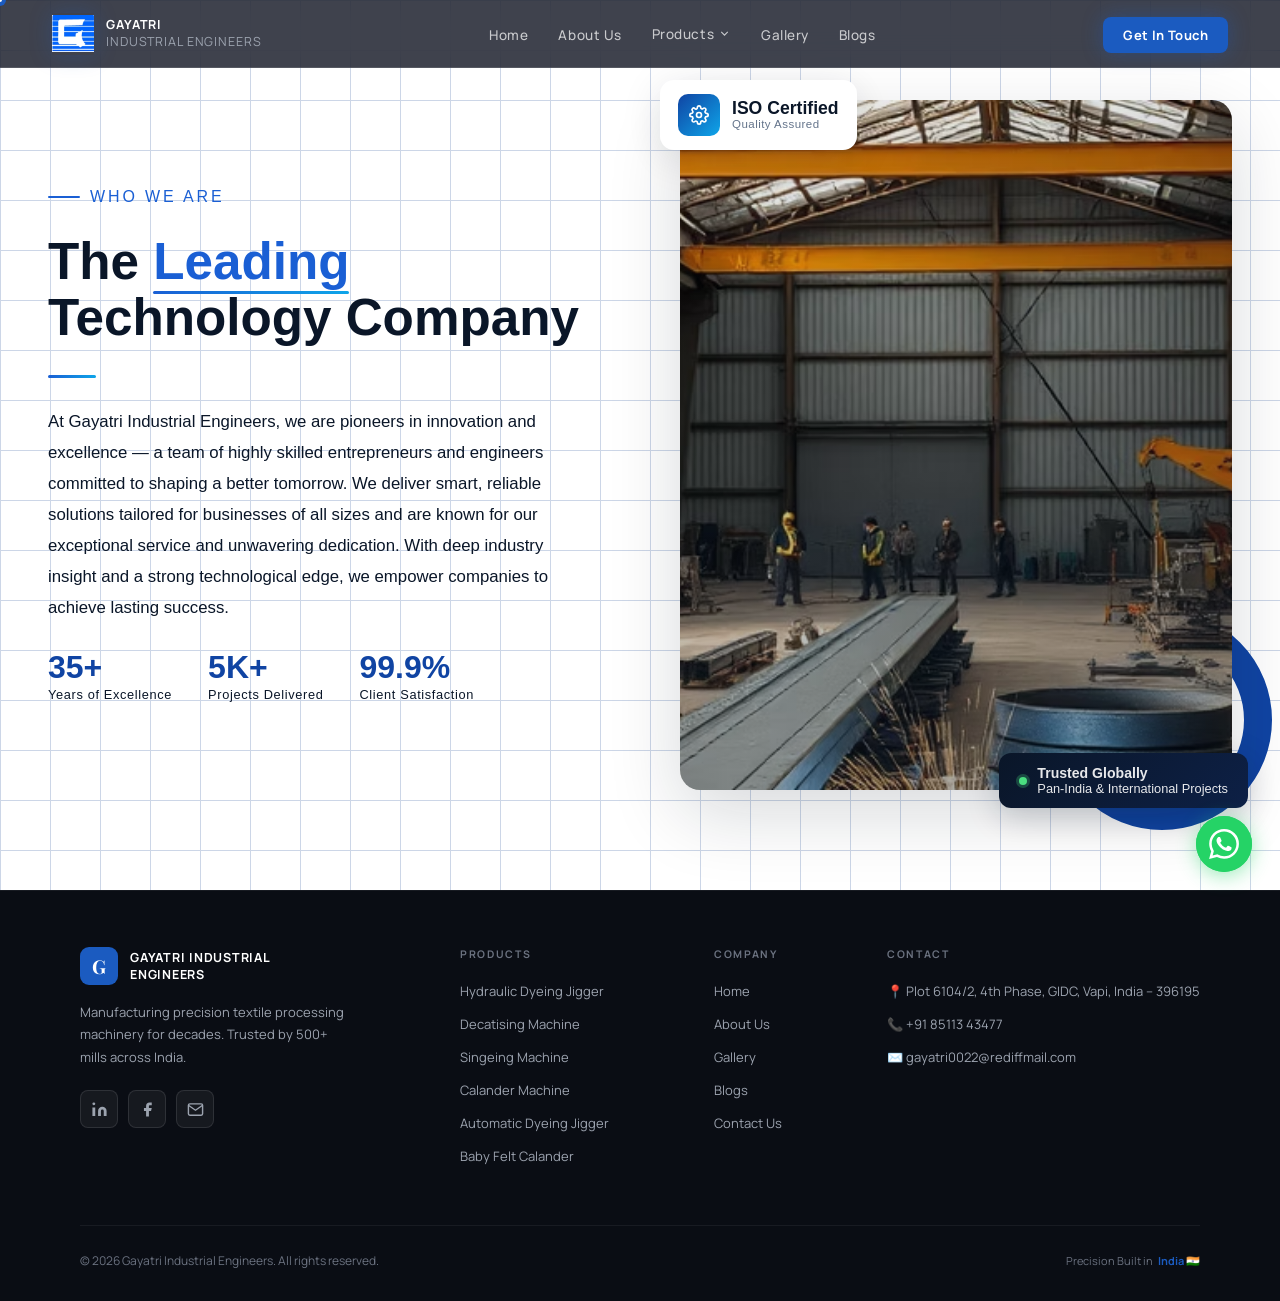
==== about.html @ 436ec92a "Update about.html" ====
<!DOCTYPE html>
<html lang="en">
<head>
  <meta charset="UTF-8" />
  <meta name="viewport" content="width=device-width, initial-scale=1.0" />
  <title>Gayatri Industrial Engineers</title>
  <link rel="preconnect" href="https://fonts.googleapis.com" />
  <link rel="preconnect" href="https://fonts.gstatic.com" crossorigin />
  <link href="https://fonts.googleapis.com/css2?family=Playfair+Display:wght@400;600;700;900&family=Manrope:wght@300;400;500;600;700;800&display=swap" rel="stylesheet" />
  <link rel="stylesheet" href="style.css">

  <style>
    *, *::before, *::after { box-sizing: border-box; margin: 0; padding: 0; }

    :root {
      --blue-900: #0a1628;
      --blue-800: #0d2046;
      --blue-600: #1044a3;
      --blue-500: #1a5fd4;
      --blue-400: #3b82f6;
      --blue-200: #6f8dbc;
      --blue-100: #dbeafe;
      --blue-50:  #eff6ff;
      --white:    #ffffff;
      --gray-50:  #f8fafc;
      --gray-200: #e2e8f0;
      --gray-500: #64748b;
      --accent:   #0ea5e9;
    }

    /* ── SECTION SHELL ─────────────────────────────────────── */
    .about-section {
      font-family: 'DM Sans', sans-serif;
      background: var(--white);
      overflow: hidden;
      position: relative;
    }

    /* faint blue grid backdrop */
    .about-section::before {
      content: '';
      position: absolute;
      inset: 0;
      background-image:
        linear-gradient(var(--blue-200) 1px, transparent 1px),
        linear-gradient(90deg, var(--blue-200) 1px, transparent 1px);
      background-size: 50px 50px;
      opacity: 0.35;
      pointer-events: none;
    }

    /* ── INNER WRAPPER ─────────────────────────────────────── */
    .about-inner {
      position: relative;
      z-index: 1;
      max-width: 1280px;
      margin: 0 auto;
      padding: 100px 48px;
      display: grid;
      grid-template-columns: 1fr 1fr;
      gap: 80px;
      align-items: center;
    }

    /* ── LEFT: TEXT COLUMN ─────────────────────────────────── */
    .about-text {
      display: flex;
      flex-direction: column;
      gap: 28px;
    }

    .about-eyebrow {
      display: inline-flex;
      align-items: center;
      gap: 10px;
      font-family: 'DM Sans', sans-serif;
      font-size: 1rem;
      font-weight: 500;
      letter-spacing: 0.18em;
      text-transform: uppercase;
      color: var(--blue-500);
      animation: fadeSlideUp 0.7s ease both;
    }
    .about-eyebrow::before {
      content: '';
      display: block;
      width: 32px;
      height: 2px;
      background: var(--blue-500);
      border-radius: 2px;
    }

    .about-headline {
      font-family: 'Syne', sans-serif;
      font-size: clamp(2rem, 4vw, 3.4rem);
      font-weight: 800;
      line-height: 1.1;
      color: var(--blue-900);
      animation: fadeSlideUp 0.7s 0.1s ease both;
    }
    .about-headline em {
      font-style: normal;
      color: var(--blue-500);
      position: relative;
    }
    .about-headline em::after {
      content: '';
      position: absolute;
      left: 0; bottom: -4px;
      width: 100%; height: 3px;
      background: linear-gradient(90deg, var(--blue-500), var(--accent));
      border-radius: 2px;
    }

    .about-divider {
      width: 48px;
      height: 3px;
      background: linear-gradient(90deg, var(--blue-500), var(--accent));
      border-radius: 2px;
      animation: fadeSlideUp 0.7s 0.2s ease both;
    }

    .about-body {
      font-size: 1.05rem;
      line-height: 1.85;
      color: var(--blue-900);
      max-width: 520px;
      animation: fadeSlideUp 0.7s 0.3s ease both;
    }

    /* stats row */
    .about-stats {
      display: flex;
      gap: 36px;
      flex-wrap: wrap;
      animation: fadeSlideUp 0.7s 0.4s ease both;
    }
    .stat {
      display: flex;
      flex-direction: column;
      gap: 4px;
    }
    .stat-value {
      font-family: 'Syne', sans-serif;
      font-size: 2rem;
      font-weight: 800;
      color: var(--blue-600);
      line-height: 1;
    }
    .stat-label {
      font-size: 0.8rem;
      font-weight: 400;
      color: var(--blue-900);
      letter-spacing: 0.05em;
    }

    /* CTA */
    .about-cta {
      display: flex;
      gap: 16px;
      flex-wrap: wrap;
      animation: fadeSlideUp 0.7s 0.5s ease both;
    }
    .btn-primary {
      display: inline-flex;
      align-items: center;
      gap: 10px;
      padding: 14px 28px;
      background: linear-gradient(135deg, var(--blue-600), var(--blue-500));
      color: var(--white);
      font-family: 'DM Sans', sans-serif;
      font-size: 0.92rem;
      font-weight: 500;
      border-radius: 8px;
      text-decoration: none;
      border: none;
      cursor: pointer;
      box-shadow: 0 8px 28px rgba(16,68,163,0.28);
      transition: transform 0.2s, box-shadow 0.2s;
    }
    .btn-primary:hover {
      transform: translateY(-2px);
      box-shadow: 0 12px 36px rgba(16,68,163,0.38);
    }
    .btn-primary svg { flex-shrink: 0; }

    .btn-ghost {
      display: inline-flex;
      align-items: center;
      gap: 8px;
      padding: 14px 24px;
      background: transparent;
      color: var(--blue-600);
      font-family: 'DM Sans', sans-serif;
      font-size: 0.92rem;
      font-weight: 500;
      border: 1.5px solid #bfdbfe;
      border-radius: 8px;
      text-decoration: none;
      cursor: pointer;
      transition: border-color 0.2s, background 0.2s;
    }
    .btn-ghost:hover {
      border-color: var(--blue-500);
      background: var(--blue-50);
    }

    /* ── RIGHT: IMAGE COLUMN ───────────────────────────────── */
    .about-visual {
      position: relative;
      animation: fadeSlideRight 0.8s 0.2s ease both;
    }

    /* floating card badge */
    .visual-badge {
      position: absolute;
      top: -20px;
      left: -20px;
      z-index: 3;
      background: var(--white);
      border-radius: 14px;
      padding: 14px 18px;
      box-shadow: 0 8px 40px rgba(10,22,40,0.12);
      display: flex;
      align-items: center;
      gap: 12px;
    }
    .badge-icon {
      width: 42px; height: 42px;
      background: linear-gradient(135deg, var(--blue-600), var(--accent));
      border-radius: 10px;
      display: flex; align-items: center; justify-content: center;
      color: white;
    }
    .badge-text { display: flex; flex-direction: column; }
    .badge-value {
      font-family: 'Syne', sans-serif;
      font-size: 1.1rem;
      font-weight: 800;
      color: var(--blue-900);
      line-height: 1;
    }
    .badge-label {
      font-size: 0.72rem;
      color: var(--gray-500);
      letter-spacing: 0.04em;
    }

    /* bottom trust chip */
    .visual-trust {
      position: absolute;
      bottom: -18px;
      right: -16px;
      z-index: 3;
      background: linear-gradient(135deg, var(--blue-900), var(--blue-800));
      color: var(--white);
      border-radius: 12px;
      padding: 12px 20px;
      display: flex;
      align-items: center;
      gap: 10px;
      box-shadow: 0 8px 32px rgba(10,22,40,0.22);
      font-family: 'DM Sans', sans-serif;
    }
    .trust-dot {
      width: 8px; height: 8px;
      border-radius: 50%;
      background: #4ade80;
      flex-shrink: 0;
      box-shadow: 0 0 0 3px rgba(74,222,128,0.25);
    }
    .trust-text { font-size: 0.8rem; font-weight: 400; opacity: 0.9; }
    .trust-text strong { font-weight: 600; display: block; font-size: 0.88rem; opacity: 1; }

    /* main image */
    .about-img-wrap {
      position: relative;
      border-radius: 20px;
      overflow: hidden;
      box-shadow: 0 24px 72px rgba(10,22,40,0.16);
      aspect-ratio: 4/5;
      z-index: 2;
    }
    .about-img-wrap::after {
      content: '';
      position: absolute;
      inset: 0;
      background: linear-gradient(
        160deg,
        rgba(10,22,40,0.06) 0%,
        rgba(10,22,40,0.38) 100%
      );
    }
    .about-img-wrap img {
      width: 100%; height: 100%;
      object-fit: cover;
      display: block;
      transition: transform 0.7s ease;
    }
    .about-img-wrap:hover img { transform: scale(1.04); }

    /* decorative ring behind image */
    .visual-ring {
      position: absolute;
      bottom: -40px;
      right: -40px;
      width: 220px; height: 220px;
      border-radius: 50%;
      border: 28px solid var(--blue-600);
      z-index: 1;
    }

    /* ── BOTTOM LOGO BAR ───────────────────────────────────── */
    .about-partners {
      position: relative;
      z-index: 1;
      border-top: 1px solid var(--gray-200);
      padding: 36px 48px;
      max-width: 1280px;
      margin: 0 auto;
      display: flex;
      align-items: center;
      gap: 40px;
      flex-wrap: wrap;
    }
    .partners-label {
      font-size: 0.75rem;
      font-weight: 500;
      letter-spacing: 0.12em;
      text-transform: uppercase;
      color: var(--gray-500);
      white-space: nowrap;
    }
    .partners-logos {
      display: flex;
      gap: 36px;
      align-items: center;
      flex-wrap: wrap;
    }
    .partner-chip {
      font-family: 'Syne', sans-serif;
      font-size: 0.88rem;
      font-weight: 700;
      color: var(--gray-500);
      opacity: 0.55;
      letter-spacing: 0.05em;
      text-transform: uppercase;
      transition: opacity 0.2s;
      cursor: default;
    }
    .partner-chip:hover { opacity: 0.9; }

    /* ── ANIMATIONS ────────────────────────────────────────── */
    @keyframes fadeSlideUp {
      from { opacity: 0; transform: translateY(24px); }
      to   { opacity: 1; transform: translateY(0);    }
    }
    @keyframes fadeSlideRight {
      from { opacity: 0; transform: translateX(32px); }
      to   { opacity: 1; transform: translateX(0);    }
    }

    /* ── RESPONSIVE ────────────────────────────────────────── */
    @media (max-width: 900px) {
      .about-inner {
        grid-template-columns: 1fr;
        gap: 48px;
        padding: 72px 32px 64px;
      }
      .about-visual { order: -1; max-width: 540px; margin: 0 auto; }
      .about-img-wrap { aspect-ratio: 16/9; }
      .visual-badge { top: -14px; left: 14px; }
      .visual-trust { bottom: -14px; right: 14px; }
      .visual-ring { display: none; }
      .about-partners { padding: 32px; }
    }

    @media (max-width: 500px) {
      .about-inner { padding: 56px 20px 48px; gap: 40px; }
      .about-stats { gap: 24px; }
      .about-cta { flex-direction: column; }
      .btn-primary, .btn-ghost { justify-content: center; }
      .about-partners { padding: 24px 20px; gap: 20px; }
    }
  </style>

</head>
<body>

  <!-- ─ Custom cursor ─ -->
  <div id="cursor"></div>
  <div id="cursor-dot"></div>

  <!-- ═══════════════════════════════════════
       SMART NAVBAR
  ═══════════════════════════════════════ -->
  <nav id="navbar" role="navigation" aria-label="Main navigation">

<div class="nav-logo">
    <div class="nav-logo-icon">
        <img src="Gayatri logo.png" alt="Gayatri Logo" class="logo-img">
    </div>
    <div class="nav-logo-text">
        Gayatri<br><span>Industrial Engineers</span>
    </div>
</div>
    <ul class="nav-links">
      <li><a href="index.html">Home</a></li>
      <li><a href="about.html">About Us</a></li>
      <li class="nav-dropdown">
        <a class="nav-dropdown-toggle" href="#products-strip" aria-haspopup="true">
          Products
          <svg viewBox="0 0 24 24" fill="none" stroke="currentColor" stroke-width="2">
            <polyline points="6 9 12 15 18 9"/>
          </svg>
        </a>
        <ul class="dropdown-menu" role="menu">
          <li><a href="#products-strip" role="menuitem">Decatising Machine</a></li>
          <li><a href="#products-strip" role="menuitem">Singeing Machine</a></li>
          <li><a href="#products-strip" role="menuitem">Automatic Dyeing Jigger</a></li>
          <li><a href="#products-strip" role="menuitem">Calander Machine</a></li>
          <li><a href="#products-strip" role="menuitem">Hydraulic Dyeing Jigger</a></li>
        </ul>
      </li>
      <li><a href="#clients">Gallery</a></li>
      <li><a href="#">Blogs</a></li>
    </ul>

    <div class="nav-cta-wrap">
      <a href="#footer" class="nav-cta">Get In Touch</a>
    </div>

    <button class="hamburger" id="hamburger" aria-label="Toggle menu" aria-expanded="false">
      <span></span><span></span><span></span>
    </button>
  </nav>

  <!-- Mobile menu -->
  <div class="mobile-menu" id="mobileMenu" role="navigation">
    <a href="index.html">Home</a>
    <a href="about.html">About Us</a>
    <a href="#products-strip">Products</a>
    <a href="#clients">Gallery</a>
    <a href="#">Blogs</a>
    <a href="#footer" class="mobile-cta">Get In Touch</a>
  </div>

  <!-- ═══════════════════════════════════════
       About section
  ═══════════════════════════════════════ -->
  

<!-- ══════════════════════════════════════════════════════════
     ABOUT US SECTION — Gayatri Industrial Engineers
══════════════════════════════════════════════════════════════ -->
<section class="about-section" aria-label="About Us">

  <div class="about-inner">

    <!-- LEFT: TEXT -->
    <div class="about-text">

      <span class="about-eyebrow">Who We Are</span>

      <h2 class="about-headline">
        The <em>Leading</em><br>Technology Company
      </h2>

      <div class="about-divider"></div>

      <p class="about-body">
        At Gayatri Industrial Engineers, we are pioneers in innovation and excellence — a team of highly skilled entrepreneurs and engineers committed to shaping a better tomorrow. We deliver smart, reliable solutions tailored for businesses of all sizes and are known for our exceptional service and unwavering dedication. With deep industry insight and a strong technological edge, we empower companies to achieve lasting success.
      </p>

      <!-- Stats -->
      <div class="about-stats">
        <div class="stat">
          <span class="stat-value">35+</span>
          <span class="stat-label">Years of Excellence</span>
        </div>
        <div class="stat">
          <span class="stat-value">5K+</span>
          <span class="stat-label">Projects Delivered</span>
        </div>
        <div class="stat">
          <span class="stat-value">99.9%</span>
          <span class="stat-label">Client Satisfaction</span>
        </div>
      </div>

      <!-- CTA Buttons -->
      <!-- <div class="about-cta">
        <a href="#contact" class="btn-primary">
          <svg width="17" height="17" viewBox="0 0 24 24" fill="none" stroke="currentColor" stroke-width="2" stroke-linecap="round" stroke-linejoin="round">
            <rect x="3" y="4" width="18" height="18" rx="2"/><line x1="16" y1="2" x2="16" y2="6"/><line x1="8" y1="2" x2="8" y2="6"/><line x1="3" y1="10" x2="21" y2="10"/>
          </svg>
          Schedule a Meeting
        </a>
        <a href="#sales" class="btn-ghost">
          Contact Sales
          <svg width="15" height="15" viewBox="0 0 24 24" fill="none" stroke="currentColor" stroke-width="2" stroke-linecap="round" stroke-linejoin="round">
            <line x1="5" y1="12" x2="19" y2="12"/><polyline points="12 5 19 12 12 19"/>
          </svg>
        </a>
      </div> -->

    </div><!-- /about-text -->

    <!-- RIGHT: VISUAL -->
    <div class="about-visual">

      <!-- Floating badge: top-left -->
      <div class="visual-badge">
        <div class="badge-icon">
          <svg width="20" height="20" viewBox="0 0 24 24" fill="none" stroke="white" stroke-width="2" stroke-linecap="round" stroke-linejoin="round">
            <circle cx="12" cy="12" r="3"/><path d="M19.4 15a1.65 1.65 0 0 0 .33 1.82l.06.06a2 2 0 1 1-2.83 2.83l-.06-.06a1.65 1.65 0 0 0-1.82-.33 1.65 1.65 0 0 0-1 1.51V21a2 2 0 1 1-4 0v-.09A1.65 1.65 0 0 0 9 19.4a1.65 1.65 0 0 0-1.82.33l-.06.06a2 2 0 1 1-2.83-2.83l.06-.06A1.65 1.65 0 0 0 4.68 15a1.65 1.65 0 0 0-1.51-1H3a2 2 0 1 1 0-4h.09A1.65 1.65 0 0 0 4.6 9a1.65 1.65 0 0 0-.33-1.82l-.06-.06a2 2 0 1 1 2.83-2.83l.06.06A1.65 1.65 0 0 0 9 4.68a1.65 1.65 0 0 0 1-1.51V3a2 2 0 1 1 4 0v.09a1.65 1.65 0 0 0 1 1.51 1.65 1.65 0 0 0 1.82-.33l.06-.06a2 2 0 1 1 2.83 2.83l-.06.06A1.65 1.65 0 0 0 19.4 9a1.65 1.65 0 0 0 1.51 1H21a2 2 0 1 1 0 4h-.09a1.65 1.65 0 0 0-1.51 1z"/>
          </svg>
        </div>
        <div class="badge-text">
          <span class="badge-value">ISO Certified</span>
          <span class="badge-label">Quality Assured</span>
        </div>
      </div>

      <!-- Main image -->
      <div class="about-img-wrap">
        <img
          src="about us img.avif"
          alt="Engineers working with advanced technology"
          loading="lazy"
        />
      </div>

      <!-- Decorative ring -->
      <div class="visual-ring"></div>

      <!-- Trust chip: bottom-right -->
      <div class="visual-trust">
        <span class="trust-dot"></span>
        <span class="trust-text">
          <strong>Trusted Globally</strong>
          Pan-India &amp; International Projects
        </span>
      </div>

    </div><!-- /about-visual -->

  </div><!-- /about-inner -->

  <!-- Partner / client strip -->
  

</section>
<!-- ══════════════════════════════════════════════════════════ -->



  <!-- ═══════════════════════════════════════
       FOOTER
  ═══════════════════════════════════════ -->
  <footer id="footer">
    <div class="footer-top">
      <div class="footer-brand">
        <div class="footer-logo">
          <div class="footer-logo-icon">G</div>
          <div class="footer-logo-text">Gayatri Industrial<br>Engineers</div>
        </div>
        <p>Manufacturing precision textile processing machinery for decades. Trusted by 500+ mills across India.</p>
        <div class="footer-social">
          <a href="#" class="social-btn" title="LinkedIn" aria-label="LinkedIn">
            <svg width="17" height="17" viewBox="0 0 24 24" fill="currentColor"><path d="M16 8a6 6 0 016 6v7h-4v-7a2 2 0 00-2-2 2 2 0 00-2 2v7h-4v-7a6 6 0 016-6zM2 9h4v12H2z"/><circle cx="4" cy="4" r="2"/></svg>
          </a>
          <a href="#" class="social-btn" title="Facebook" aria-label="Facebook">
            <svg width="17" height="17" viewBox="0 0 24 24" fill="currentColor"><path d="M18 2h-3a5 5 0 00-5 5v3H7v4h3v8h4v-8h3l1-4h-4V7a1 1 0 011-1h3z"/></svg>
          </a>
          <a href="mailto:info@gayatriengineers.com" class="social-btn" title="Email" aria-label="Email">
            <svg width="17" height="17" viewBox="0 0 24 24" fill="none" stroke="currentColor" stroke-width="2"><path d="M4 4h16c1.1 0 2 .9 2 2v12c0 1.1-.9 2-2 2H4c-1.1 0-2-.9-2-2V6c0-1.1.9-2 2-2z"/><polyline points="22,6 12,13 2,6"/></svg>
          </a>
        </div>
      </div>
      <div class="footer-links-col">
        <h4>Products</h4>
        <ul>
          <li><a href="#products-strip">Hydraulic Dyeing Jigger</a></li>
          <li><a href="#products-strip">Decatising Machine</a></li>
          <li><a href="#products-strip">Singeing Machine</a></li>
          <li><a href="#products-strip">Calander Machine</a></li>
          <li><a href="#products-strip">Automatic Dyeing Jigger</a></li>
          <li><a href="#products-strip">Baby Felt Calander</a></li>
        </ul>
      </div>
      <div class="footer-links-col">
        <h4>Company</h4>
        <ul>
          <li><a href="index.html">Home</a></li>
          <li><a href="about.html">About Us</a></li>
          <li><a href="#clients">Gallery</a></li>
          <li><a href="#">Blogs</a></li>
          <li><a href="#footer">Contact Us</a></li>
        </ul>
      </div>
      <div class="footer-links-col">
        <h4>Contact</h4>
        <ul>
          <li><a href="#">📍 Plot 6104/2, 4th Phase, GIDC, Vapi, India – 396195
</a></li>
          <li><a href="tel:+918511343477">📞 +91 85113 43477</a></li>
          <li><a href="mailto:info@gayatriengineers.com">✉️ gayatri0022@rediffmail.com</a></li>
        </ul>
      </div>
    </div>
    <div class="footer-bottom">
      <p>© 2026 Gayatri Industrial Engineers. All rights reserved.</p>
      <div class="footer-badge">Precision Built in <span>India&nbsp;🇮🇳</span></div>
    </div>
  </footer>

  <!-- ═══════════════════════════════════════
       WHATSAPP FLOATING BUTTON
  ═══════════════════════════════════════ -->
  <a href="https://wa.me/918511343477"
     id="whatsapp-btn"
     target="_blank" rel="noopener noreferrer"
     aria-label="Chat on WhatsApp">
    <!-- Official WhatsApp path -->
    <svg viewBox="0 0 24 24" xmlns="http://www.w3.org/2000/svg">
      <path d="M17.472 14.382c-.297-.149-1.758-.867-2.03-.967-.273-.099-.471-.148-.67.15-.197.297-.767.966-.94 1.164-.173.199-.347.223-.644.075-.297-.15-1.255-.463-2.39-1.475-.883-.788-1.48-1.761-1.653-2.059-.173-.297-.018-.458.13-.606.134-.133.298-.347.446-.52.149-.174.198-.298.298-.497.099-.198.05-.371-.025-.52-.075-.149-.669-1.612-.916-2.207-.242-.579-.487-.5-.669-.51-.173-.008-.371-.01-.57-.01-.198 0-.52.074-.792.372-.272.297-1.04 1.016-1.04 2.479 0 1.462 1.065 2.875 1.213 3.074.149.198 2.096 3.2 5.077 4.487.709.306 1.262.489 1.694.625.712.227 1.36.195 1.871.118.571-.085 1.758-.719 2.006-1.413.248-.694.248-1.289.173-1.413-.074-.124-.272-.198-.57-.347m-5.421 7.403h-.004a9.87 9.87 0 01-5.031-1.378l-.361-.214-3.741.982.998-3.648-.235-.374a9.86 9.86 0 01-1.51-5.26c.001-5.45 4.436-9.884 9.888-9.884 2.64 0 5.122 1.03 6.988 2.898a9.825 9.825 0 012.893 6.994c-.003 5.45-4.437 9.884-9.885 9.884m8.413-18.297A11.815 11.815 0 0012.05 0C5.495 0 .16 5.335.157 11.892c0 2.096.547 4.142 1.588 5.945L.057 24l6.305-1.654a11.882 11.882 0 005.683 1.448h.005c6.554 0 11.89-5.335 11.893-11.893a11.821 11.821 0 00-3.48-8.413z"/>
    </svg>
  </a>

  <!-- ═══════════════════════════════════════
       JAVASCRIPT
  ═══════════════════════════════════════ -->
  <script src="script.js"></script>
</body>
</html>
---- style.css ----
/* ═══════════════════════════════════════
       ROOT VARIABLES & RESET
    ═══════════════════════════════════════ */
    :root {
      --blue:         #1B5BC0;
      --blue-light:   #2D6FD4;
      --blue-dark:    #0F3D8A;
      --blue-glow:    rgba(27,91,192,.28);
      --charcoal:     #12151C;
      --grey-dark:    #2E323A;
      --grey-mid:     #6B7280;
      --grey-light:   #9CA3AF;
      --cream:        #F8F6F1;
      --white:        #FFFFFF;
      --glass-bg:     rgba(255,255,255,.06);
      --glass-border: rgba(255,255,255,.12);
      --nav-h:        68px;
    }
    *, *::before, *::after { box-sizing: border-box; margin: 0; padding: 0; }
    html { scroll-behavior: smooth; }
    body {
      font-family: 'Manrope', sans-serif;
      background: var(--charcoal);
      color: var(--white);
      overflow-x: hidden;
      cursor: none;
    }
    img { display: block; max-width: 100%; }
    a   { text-decoration: none; color: inherit; }

    /* ═══════════════════════════════════════
       CUSTOM CURSOR
    ═══════════════════════════════════════ */
    #cursor {
      width: 12px; height: 12px;
      background: var(--blue); border-radius: 50%;
      position: fixed; top: 0; left: 0;
      pointer-events: none; z-index: 9999;
      transform: translate(-50%,-50%);
      transition: width .2s, height .2s, background .2s;
    }
    #cursor.hover {
      width: 44px; height: 44px;
      background: rgba(27,91,192,.3);
      border: 2px solid var(--blue);
    }
    #cursor-dot {
      width: 4px; height: 4px;
      background: var(--white); border-radius: 50%;
      position: fixed; top: 0; left: 0;
      pointer-events: none; z-index: 10000;
      transform: translate(-50%,-50%);
    }

    /* ═══════════════════════════════════════
       SMART NAVBAR
       Hides on scroll-down, reappears on scroll-up
    ═══════════════════════════════════════ */
    #navbar {
      position: fixed; top: 0; left: 0; right: 0;
      z-index: 1000;
      height: var(--nav-h); padding: 0 52px;
      display: flex; align-items: center; justify-content: space-between;
      backdrop-filter: blur(18px) saturate(180%);
      -webkit-backdrop-filter: blur(18px) saturate(180%);
      background: rgba(10,14,28,.78);
      border-bottom: 1px solid var(--glass-border);
      /* Smart-hide via transform (keeps backdrop-filter active) */
      transition: transform .4s cubic-bezier(.4,0,.2,1), background .35s;
    }
    #navbar.nav-hidden   { transform: translateY(-100%); }
    #navbar.nav-scrolled { background: rgba(6,9,20,.96); }

    /* Logo */
    .nav-logo { display: flex; align-items: center; gap: 12px; flex-shrink: 0; }
    .nav-logo-icon {
      width: 42px; height: 42px; 
      display: flex; align-items: center; justify-content: center;
      font-family: 'Playfair Display', serif; font-size: 21px; font-weight: 700; color: #fff;
      box-shadow: 0 0 22px var(--blue-glow); flex-shrink: 0;
    }
    .nav-logo-icon img {
    width: 100%;      /* Adjust this percentage to make the logo bigger or smaller */
    height: 100%;
    object-fit: contain; /* Important: keeps the logo from stretching */
}
    .nav-logo-text {
      font-size: 12.5px; font-weight: 700; letter-spacing: .07em;
      text-transform: uppercase; line-height: 1.35; color: var(--white);
    }
    .nav-logo-text span { color: var(--grey-light); font-weight: 400; }

    /* Links */
    .nav-links { display: flex; align-items: center; gap: 30px; list-style: none; }
    .nav-links li { position: relative; }
    .nav-links > li > a {
      font-size: 13.5px; font-weight: 500;
      color: rgba(255,255,255,.72); letter-spacing: .04em;
      white-space: nowrap; transition: color .2s;
    }
    .nav-links > li > a:hover { color: var(--white); }
    .nav-links > li > a::after {
      content: ''; position: absolute; bottom: -5px; left: 0; right: 0;
      height: 1.5px; background: var(--blue);
      transform: scaleX(0); transform-origin: left; transition: transform .25s;
    }
    .nav-links > li > a:hover::after { transform: scaleX(1); }

    /* Products dropdown */
    .nav-dropdown { position: relative; }
    .nav-dropdown-toggle { display: flex; align-items: center; gap: 4px; cursor: none; }
    .nav-dropdown-toggle svg { width: 13px; height: 13px; transition: transform .2s; }
    .nav-dropdown:hover .nav-dropdown-toggle svg { transform: rotate(180deg); }
    .dropdown-menu {
      position: absolute; top: calc(100% + 18px); left: 50%;
      transform: translateX(-50%) translateY(8px);
      background: rgba(8,12,28,.97); border: 1px solid var(--glass-border);
      border-radius: 12px; padding: 8px; min-width: 228px;
      backdrop-filter: blur(24px);
      opacity: 0; pointer-events: none;
      transition: opacity .22s, transform .22s;
    }
    .nav-dropdown:hover .dropdown-menu {
      opacity: 1; pointer-events: all; transform: translateX(-50%) translateY(0);
    }
    .dropdown-menu li { list-style: none; }
    .dropdown-menu a {
      display: block; padding: 10px 16px; font-size: 13px;
      border-radius: 8px; transition: background .15s, color .15s;
    }
    .dropdown-menu a:hover { background: rgba(27,91,192,.2); color: #7FB3FF; }

    /* CTA */
    .nav-cta {
      background: var(--blue) !important; color: var(--white) !important;
      padding: 9px 20px; border-radius: 8px;
      font-size: 13px !important; font-weight: 700 !important; letter-spacing: .03em;
      box-shadow: 0 0 20px rgba(27,91,192,.4); white-space: nowrap;
      transition: background .2s, box-shadow .2s !important;
    }
    .nav-cta:hover { background: var(--blue-light) !important; box-shadow: 0 0 32px rgba(27,91,192,.65) !important; }
    .nav-cta::after { display: none !important; }

    /* Hamburger */
    .hamburger {
      display: none; flex-direction: column; gap: 5px;
      cursor: none; padding: 4px; background: none; border: none;
    }
    .hamburger span {
      display: block; width: 24px; height: 2px;
      background: var(--white); border-radius: 2px; transition: all .3s;
    }
    .hamburger.open span:nth-child(1) { transform: translateY(7px) rotate(45deg); }
    .hamburger.open span:nth-child(2) { opacity: 0; }
    .hamburger.open span:nth-child(3) { transform: translateY(-7px) rotate(-45deg); }

    /* Mobile menu */
    .mobile-menu {
      display: none;
      position: fixed; top: var(--nav-h); left: 0; right: 0;
      background: rgba(6,9,20,.98); backdrop-filter: blur(24px);
      border-bottom: 1px solid var(--glass-border);
      z-index: 998; flex-direction: column; padding: 20px 28px 28px; gap: 2px;
      opacity: 0; pointer-events: none;
      transition: opacity .28s ease;
    }
    .mobile-menu.open { display: flex; opacity: 1; pointer-events: all; }
    .mobile-menu a {
      font-size: 15px; font-weight: 500; color: rgba(255,255,255,.75);
      padding: 13px 0; border-bottom: 1px solid rgba(255,255,255,.05);
    }
    .mobile-menu a:last-child { border-bottom: none; }
    .mobile-cta {
      background: var(--blue); color: var(--white) !important;
      text-align: center; border-radius: 8px; margin-top: 14px;
      padding: 14px !important; border-bottom: none !important; font-weight: 700 !important;
    }

    /* ═══════════════════════════════════════
       HERO — FULL-SCREEN VIDEO BG
    ═══════════════════════════════════════ */
    #hero {
      position: relative; width: 100%; height: 100vh; min-height: 560px;
      overflow: hidden; background: #06090F;
    }

    /* Video wrapper gets Ken Burns */
    .hero-video-wrap {
      position: absolute; inset: 0; z-index: 0;
      animation: kenBurns 22s ease-in-out infinite alternate;
      transform-origin: center;
    }
    @keyframes kenBurns {
      0%   { transform: scale(1)    translate(0,0); }
      40%  { transform: scale(1.06) translate(-1.2%,.5%); }
      70%  { transform: scale(1.1)  translate(1%,-.5%); }
      100% { transform: scale(1.05) translate(-.5%,.8%); }
    }
    #hero-video {
      position: absolute; inset: 0; width: 100%; height: 100%;
      object-fit: cover; pointer-events: none;
    }

    /* Overlays — bg-black/50 dark layer */
    .hero-overlay-dark {
      position: absolute; inset: 0; z-index: 1;
      background: rgba(0,0,0,.50);
    }
    .hero-overlay-grad {
      position: absolute; inset: 0; z-index: 2;
      background: linear-gradient(110deg,rgba(4,9,24,.80) 0%,rgba(6,16,46,.40) 52%,rgba(4,9,24,.58) 100%);
    }
    .hero-grid {
      position: absolute; inset: 0; z-index: 3; pointer-events: none;
      background-image:
        linear-gradient(rgba(27,91,192,.055) 1px, transparent 1px),
        linear-gradient(90deg, rgba(27,91,192,.055) 1px, transparent 1px);
      background-size: 60px 60px;
    }
    .hero-vignette {
      position: absolute; bottom: 0; left: 0; right: 0; z-index: 4; height: 240px;
      background: linear-gradient(transparent, var(--charcoal)); pointer-events: none;
    }

    /* Slide layer */
    .hero-slide {
      position: absolute; inset: 0; z-index: 5;
      display: flex; align-items: center;
      opacity: 0; pointer-events: none;
      transition: opacity .7s ease;
    }
    .hero-slide.active { opacity: 1; pointer-events: auto; }

    /* Text block */
    .hero-content {
      position: relative; z-index: 6;
      display: flex; flex-direction: column; align-items: flex-start;
      padding: 0 88px; max-width: 700px;
    }

    /* Tag — T+0.5s */
    .hero-tag {
      font-size: 10.5px; font-weight: 800; letter-spacing: .22em; text-transform: uppercase;
      color: #7FB3FF; background: rgba(27,91,192,.14); border: 1px solid rgba(27,91,192,.38);
      padding: 6px 15px; border-radius: 100px; margin-bottom: 22px;
      opacity: 0; transform: translateY(20px);
      transition: opacity .5s .5s ease, transform .5s .5s ease;
    }
    .hero-slide.active .hero-tag { opacity: 1; transform: translateY(0); }

    /* Title — T+0.8s */
    .hero-title {
      font-family: 'Playfair Display', serif;
      font-size: clamp(32px, 5vw, 66px);
      font-weight: 700; line-height: 1.08; color: var(--white); margin-bottom: 18px;
      opacity: 0; filter: blur(8px); transform: translateY(12px);
      transition: opacity .65s .8s ease, filter .65s .8s ease, transform .65s .8s ease;
    }
    .hero-title .accent { color: #7FB3FF; }
    .hero-slide.active .hero-title { opacity: 1; filter: blur(0); transform: translateY(0); }

    /* Desc — T+1.1s */
    .hero-desc {
      font-size: clamp(13.5px,1.35vw,16px); color: rgba(255,255,255,.62);
      line-height: 1.75; max-width: 460px; margin-bottom: 36px;
      opacity: 0; transform: translateX(-24px);
      transition: opacity .6s 1.1s ease, transform .6s 1.1s ease;
    }
    .hero-slide.active .hero-desc { opacity: 1; transform: translateX(0); }

    /* Button row — T+1.4s */
    .hero-btn-row {
      display: flex; flex-wrap: wrap; gap: 14px;
      opacity: 0; transform: translateY(14px) scale(.95);
      transition:
        opacity .5s 1.4s cubic-bezier(.34,1.56,.64,1),
        transform .5s 1.4s cubic-bezier(.34,1.56,.64,1);
    }
    .hero-slide.active .hero-btn-row { opacity: 1; transform: translateY(0) scale(1); }

    .hero-btn {
      display: inline-flex; align-items: center; gap: 9px;
      background: var(--blue); color: var(--white);
      font-family: 'Manrope', sans-serif; font-size: 13.5px; font-weight: 700;
      padding: 13px 26px; border-radius: 8px; border: none; cursor: none;
      box-shadow: 0 0 28px rgba(27,91,192,.5);
      transition: background .2s, box-shadow .2s, transform .18s;
    }
    .hero-btn svg { width: 17px; height: 17px; flex-shrink: 0; }
    .hero-btn:hover { background: var(--blue-light); box-shadow: 0 0 44px rgba(27,91,192,.7); transform: translateY(-2px); }

    /* Download Catalog — outlined */
    .hero-btn-outline {
      display: inline-flex; align-items: center; gap: 9px;
      background: transparent; color: rgba(255,255,255,.85);
      font-family: 'Manrope', sans-serif; font-size: 13.5px; font-weight: 600;
      padding: 12px 24px; border-radius: 8px;
      border: 1.5px solid rgba(255,255,255,.32); cursor: none;
      transition: border-color .2s, background .2s, color .2s, transform .18s;
    }
    .hero-btn-outline svg { width: 16px; height: 16px; flex-shrink: 0; }
    .hero-btn-outline:hover { border-color: var(--blue-light); background: rgba(27,91,192,.18); color: var(--white); transform: translateY(-2px); }

    /* Dots */
    .hero-dots {
      position: absolute; bottom: 38px; left: 50%;
      transform: translateX(-50%);
      display: flex; align-items: center; gap: 10px; z-index: 10;
    }
    .dot {
      width: 7px; height: 7px; border-radius: 50%;
      background: rgba(255,255,255,.28); cursor: none;
      transition: background .35s, width .35s, border-radius .35s;
    }
    .dot.active { background: var(--blue); width: 26px; border-radius: 4px; }

    /* Progress bar */
    .hero-progress {
      position: absolute; bottom: 0; left: 0; height: 3px; background: var(--blue); z-index: 10; width: 0%;
    }

    /* Counter */
    .hero-counter {
      position: absolute; top: 50%; right: 52px; transform: translateY(-50%);
      z-index: 10; display: flex; flex-direction: column; align-items: center; gap: 8px;
    }
    .hero-counter-num {
      font-family: 'Playfair Display', serif;
      font-size: 12.5px; color: rgba(255,255,255,.35); letter-spacing: .1em;
    }
    .hero-counter-line { width: 1px; height: 56px; background: linear-gradient(rgba(255,255,255,.22), transparent); }

    /* Scroll hint */
    .scroll-hint {
      position: absolute; bottom: 42px; right: 84px; z-index: 10;
      display: flex; flex-direction: column; align-items: center; gap: 8px; opacity: .42;
    }
    .scroll-hint span { font-size: 9.5px; letter-spacing: .18em; text-transform: uppercase; }
    .scroll-line { width: 1px; height: 38px; background: linear-gradient(var(--white), transparent); animation: scrollPulse 2s ease-in-out infinite; }
    @keyframes scrollPulse { 0%,100%{opacity:.3} 50%{opacity:1} }

    /* ═══════════════════════════════════════
       SCROLL-REVEAL UTILITY
    ═══════════════════════════════════════ */
    .reveal {
      opacity: 0; transform: translateY(36px);
      transition: opacity .65s ease, transform .65s ease;
    }
    .reveal.revealed { opacity: 1; transform: translateY(0); }
    .reveal-d1 { transition-delay: .10s; }
    .reveal-d2 { transition-delay: .20s; }
    .reveal-d3 { transition-delay: .30s; }
    .reveal-d4 { transition-delay: .40s; }
    .reveal-d5 { transition-delay: .50s; }

    /* ═══════════════════════════════════════
       METRICS
    ═══════════════════════════════════════ */
    #metrics { background: var(--charcoal); padding: 100px 80px; position: relative; overflow: hidden; }
    #metrics::before {
      content: ''; position: absolute; top: 50%; left: 50%;
      transform: translate(-50%,-50%); width: 640px; height: 420px;
      background: radial-gradient(ellipse, rgba(27,91,192,.1) 0%, transparent 70%); pointer-events: none;
    }
    .metrics-header { text-align: center; margin-bottom: 72px; }
    .section-eyebrow { font-size: 10.5px; font-weight: 700; letter-spacing: .22em; text-transform: uppercase; color: var(--blue); margin-bottom: 14px; }
    .section-title { font-family: 'Playfair Display', serif; font-size: clamp(26px,4vw,50px); font-weight: 700; color: var(--white); line-height: 1.2; }
    .section-title .accent { color: #7FB3FF; }
    .section-sub { font-size: 15px; color: var(--grey-light); margin-top: 14px; max-width: 520px; margin-left: auto; margin-right: auto; line-height: 1.72; }
    .metrics-grid { display: grid; grid-template-columns: repeat(3,1fr); gap: 2px; }
    .metric-card {
      background: rgba(255,255,255,.03); border: 1px solid rgba(255,255,255,.06);
      padding: 46px 32px; text-align: center; position: relative; overflow: hidden;
      transition: background .3s, border-color .3s;
    }
    .metric-card:hover { background: rgba(27,91,192,.07); border-color: rgba(27,91,192,.3); }
    .metric-card::before {
      content: ''; position: absolute; top: 0; left: 0; right: 0; height: 3px;
      background: linear-gradient(90deg, transparent, var(--blue), transparent); opacity: 0; transition: opacity .3s;
    }
    .metric-card:hover::before { opacity: 1; }
    .metric-num { font-family: 'Playfair Display', serif; font-size: clamp(38px,5vw,62px); font-weight: 700; color: var(--blue); line-height: 1; margin-bottom: 10px; display: block; }
    .metric-label { font-size: 12.5px; font-weight: 600; color: var(--grey-light); letter-spacing: .08em; text-transform: uppercase; }
    .metric-icon { font-size: 26px; margin-bottom: 14px; display: block; }

     /* ============================
       PRODUCTS STRIP
    ============================ */
    #products-strip {
      background: var(--grey-dark);
      padding: 80px 80px;
      overflow: hidden;
    }
    .products-strip-header { text-align: center; margin-bottom: 56px; }
    .products-row {
      display: flex; gap: 24px;
      overflow-x: auto;
      scrollbar-width: none;
      padding-bottom: 8px;
    }
    .products-row::-webkit-scrollbar { display: none; }
    .product-card {
      flex: 0 0 280px;
      background: rgba(255,255,255,0.04);
      border: 1px solid rgba(255,255,255,0.08);
      border-radius: 16px;
      overflow: hidden;
      transition: transform 0.3s, border-color 0.3s;
    }
    .product-card:hover { transform: translateY(-6px); border-color: rgba(27,91,192,0.5); }
    .product-img-placeholder {
      height: 180px;
      background: linear-gradient(135deg, #0F1E40 0%, var(--blue-dark) 100%);
      display: flex; align-items: center; justify-content: center;
      font-size: 48px;
      position: relative;
      overflow: hidden;
    }
    .product-img-placeholder::after {
      content: '';
      position: absolute;
      bottom: 0; left: 0; right: 0;
      height: 60%;
      background: linear-gradient(transparent, rgba(0,0,0,0.5));
    }
    .product-info { padding: 24px; }
    .product-info h3 {
      font-size: 15px;
      font-weight: 700;
      color: var(--white);
      margin-bottom: 8px;
    }
    .product-info p {
      font-size: 13px;
      color: var(--grey-light);
      line-height: 1.6;
    }

    /* ═══════════════════════════════════════
       CLIENTS
    ═══════════════════════════════════════ */
    #clients { background: var(--cream); padding: 100px 80px; }
    #clients .section-eyebrow { color: var(--blue-dark); }
    #clients .section-title   { color: var(--grey-dark); }
    #clients .section-sub     { color: var(--grey-mid); }
    #clients .section-title .accent { color: var(--blue-dark); }
    .clients-header { text-align: center; margin-bottom: 68px; }
    .clients-grid { display: grid; grid-template-columns: repeat(5,1fr); gap: 14px; max-width: 1100px; margin: 0 auto; }
    .client-card {
      background: var(--white); border: 1px solid rgba(0,0,0,.07); border-radius: 12px;
      padding: 22px 14px; display: flex; align-items: center; justify-content: center; min-height: 180px;
      box-shadow: 0 2px 10px rgba(0,0,0,.05); transition: box-shadow .3s, border-color .3s, transform .35s;
      opacity: 0; transform: translateY(20px) scale(.95);
    }
    .client-card.revealed { opacity: 1; transform: translateY(0) scale(1); }
    .client-card:hover { box-shadow: 0 8px 28px rgba(27,91,192,.12); border-color: rgba(27,91,192,.3); transform: translateY(-3px) scale(1)!important; }
    .client-inner { display: flex; flex-direction: column; align-items: center; 
    justify-content:space-around; height: 100%; }
    .client-abbr { width: 42px; height: 42px; border-radius: 8px; display: flex; align-items: center; justify-content: center; font-family: 'Playfair Display',serif; font-size: 17px; font-weight: 700; margin-bottom: 8px; }
    .client-name { font-size: 12px; font-weight: 700; letter-spacing: .05em; text-transform: uppercase; color: var(--grey-dark); text-align: center; line-height: 1.4;  margin-top: 0%; }
    .clients-grid img { width: 150px; height: 150px; object-fit: contain; }

    /* ═══════════════════════════════════════
       FOOTER
    ═══════════════════════════════════════ */
    #footer { background: #0A0D14; padding: 56px 80px 32px; border-top: 1px solid rgba(255,255,255,.06); }
    .footer-top { display: flex; justify-content: space-between; align-items: flex-start; margin-bottom: 48px; flex-wrap: wrap; gap: 40px; }
    .footer-brand { max-width: 275px; }
    .footer-logo { display: flex; align-items: center; gap: 12px; margin-bottom: 16px; }
    .footer-logo-icon { width: 38px; height: 38px; background: var(--blue); border-radius: 9px; display: flex; align-items: center; justify-content: center; font-family: 'Playfair Display',serif; font-size: 19px; font-weight: 700; color: #fff; }
    .footer-logo-text { font-size: 12.5px; font-weight: 700; letter-spacing: .06em; text-transform: uppercase; }
    .footer-brand p { font-size: 13px; color: var(--grey-light); line-height: 1.72; }
    .footer-links-col h4 { font-size: 10.5px; font-weight: 700; letter-spacing: .16em; text-transform: uppercase; color: var(--grey-mid); margin-bottom: 18px; }
    .footer-links-col ul { list-style: none; }
    .footer-links-col li { margin-bottom: 11px; }
    .footer-links-col a { font-size: 13px; color: var(--grey-light); transition: color .2s; }
    .footer-links-col a:hover { color: var(--white); }
    .footer-social { display: flex; gap: 10px; margin-top: 22px; }
    .social-btn { width: 38px; height: 38px; background: rgba(255,255,255,.05); border: 1px solid rgba(255,255,255,.1); border-radius: 8px; display: flex; align-items: center; justify-content: center; color: var(--grey-light); cursor: none; transition: background .2s, color .2s, border-color .2s; }
    .social-btn:hover { background: var(--blue); border-color: var(--blue); color: var(--white); }
    .footer-bottom { border-top: 1px solid rgba(255,255,255,.06); padding-top: 26px; display: flex; justify-content: space-between; align-items: center; flex-wrap: wrap; gap: 14px; }
    .footer-bottom p { font-size: 12px; color: var(--grey-mid); }
    .footer-badge { font-size: 11px; color: var(--grey-mid); display: flex; align-items: center; gap: 5px; }
    .footer-badge span { color: var(--blue); font-weight: 700; }

    /* ═══════════════════════════════════════
       WHATSAPP FLOATING BUTTON
    ═══════════════════════════════════════ */
    #whatsapp-btn {
      position: fixed; bottom: 28px; right: 28px; z-index: 2000;
      width: 56px; height: 56px; background: #25D366; border-radius: 50%;
      display: flex; align-items: center; justify-content: center;
      box-shadow: 0 4px 20px rgba(37,211,102,.45);
      cursor: none; transition: transform .2s, box-shadow .2s;
      text-decoration: none;
    }
    #whatsapp-btn:hover { transform: scale(1.1); box-shadow: 0 6px 28px rgba(37,211,102,.65); }
    #whatsapp-btn svg { width: 30px; height: 30px; fill: #fff; }
    /* Pulsing ring */
    #whatsapp-btn::before {
      content: ''; position: absolute; inset: 0; border-radius: 50%;
      background: #25D366; z-index: -1;
      animation: waPulse 2.4s ease-out infinite;
    }
    @keyframes waPulse {
      0%   { transform: scale(1); opacity: .72; }
      70%  { transform: scale(1.7); opacity: 0; }
      100% { transform: scale(1.7); opacity: 0; }
    }

    /* ═══════════════════════════════════════
       RESPONSIVE
    ═══════════════════════════════════════ */
    @media (max-width: 1180px) {
      #navbar { padding: 0 36px; }
      .nav-links { gap: 22px; }
      .hero-content { padding: 0 52px; }
      #metrics, #clients, #products-strip, #footer { padding-left: 44px; padding-right: 44px; }
    }
    @media (max-width: 900px) {
      .metrics-grid { grid-template-columns: repeat(2,1fr); }
      .clients-grid { grid-template-columns: repeat(3,1fr); }
      .products-row { grid-template-columns: repeat(2,1fr); }
    }
    @media (max-width: 768px) {
      body { cursor: auto; }
      #cursor, #cursor-dot { display: none; }
      #navbar { padding: 0 20px; }
      .nav-links, .nav-cta-wrap { display: none; }
      .hamburger { display: flex; }
      .hero-content { padding: 0 24px; max-width: 100%; }
      .hero-counter, .scroll-hint { display: none; }
      .hero-btn-row { flex-direction: column; align-items: flex-start; gap: 10px; }
      #metrics { padding: 68px 24px; }
      .metrics-grid { grid-template-columns: repeat(2,1fr); gap: 1px; }
      #products-strip { padding: 68px 20px; }
      .products-row { grid-template-columns: 1fr; }
      #clients { padding: 68px 20px; }
      .clients-grid { grid-template-columns: repeat(2,1fr); gap: 10px; }
      #footer { padding: 44px 20px 24px; }
      .footer-top { flex-direction: column; }
      .footer-bottom { flex-direction: column; text-align: center; }
      #whatsapp-btn { bottom: 20px; right: 20px; width: 50px; height: 50px; }
      #whatsapp-btn svg { width: 26px; height: 26px; }
    }
    @media (max-width: 500px) {
      .hero-title { font-size: 30px; }
      .metrics-grid { grid-template-columns: 1fr 1fr; }
      .clients-grid { grid-template-columns: repeat(2,1fr); }
    }

  /* animation */
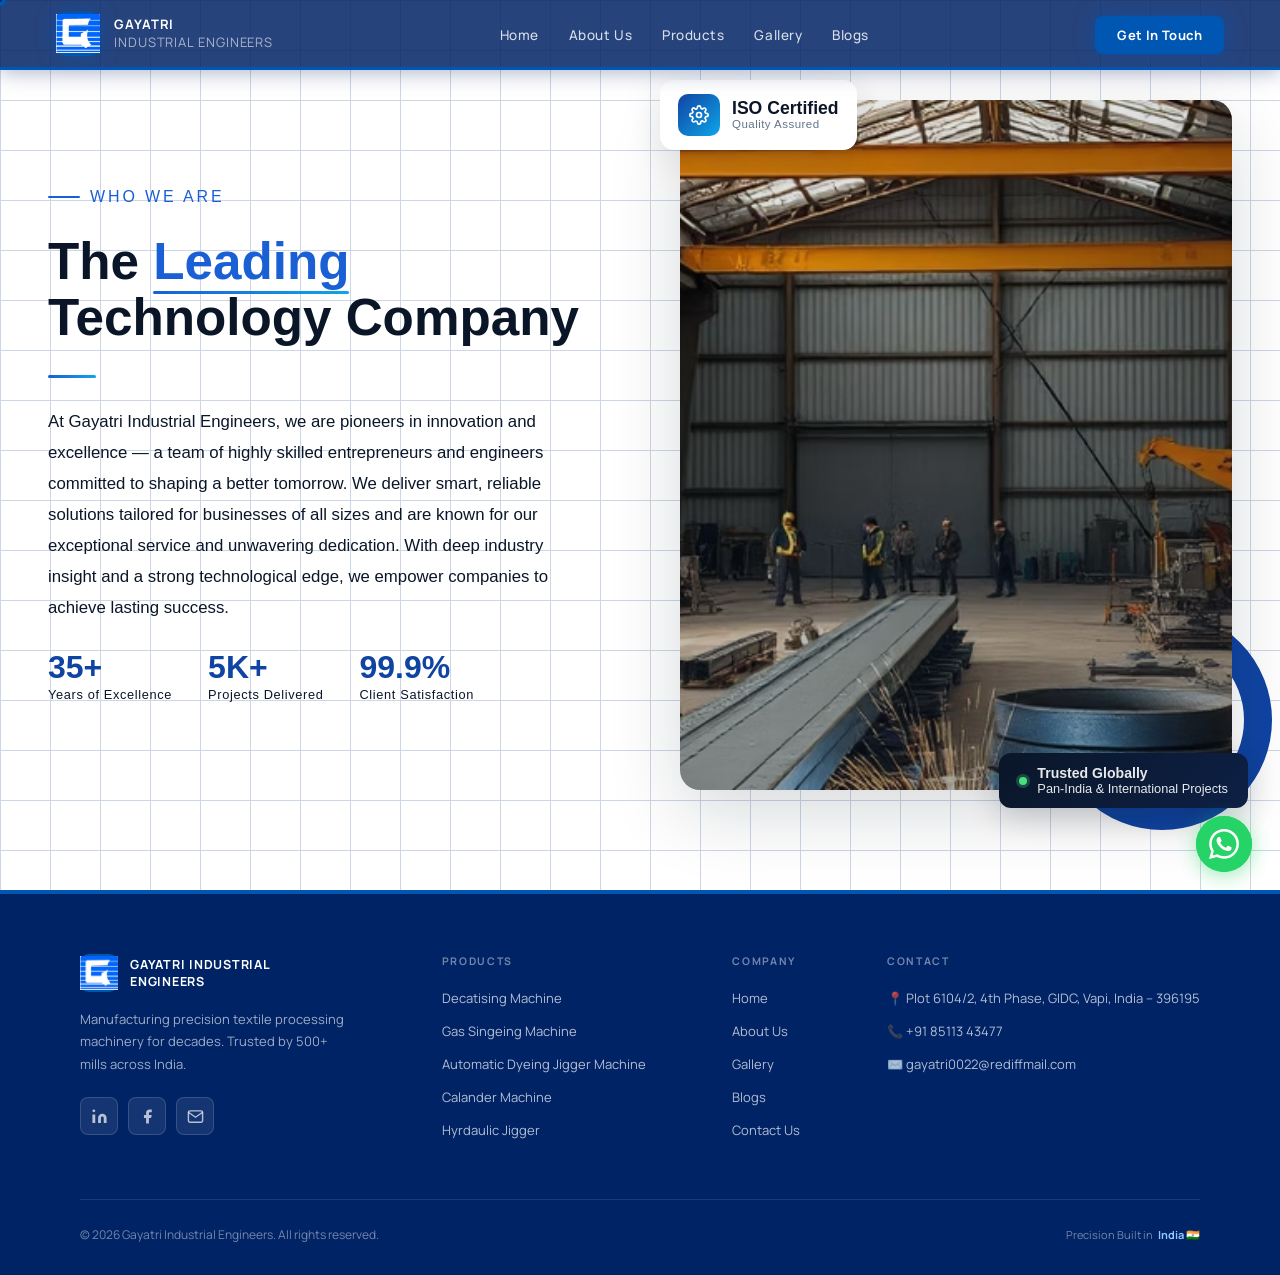
==== commit f6b07ee9: "Add files via upload" ====
--- a/about.html
+++ b/about.html
@@ -404,27 +404,15 @@
         Gayatri<br><span>Industrial Engineers</span>
     </div>
 </div>
-    <ul class="nav-links">
+        <ul class="nav-links">
       <li><a href="index.html">Home</a></li>
       <li><a href="about.html">About Us</a></li>
-      <li class="nav-dropdown">
-        <a class="nav-dropdown-toggle" href="#products-strip" aria-haspopup="true">
-          Products
-          <svg viewBox="0 0 24 24" fill="none" stroke="currentColor" stroke-width="2">
-            <polyline points="6 9 12 15 18 9"/>
-          </svg>
-        </a>
-        <ul class="dropdown-menu" role="menu">
-          <li><a href="#products-strip" role="menuitem">Decatising Machine</a></li>
-          <li><a href="#products-strip" role="menuitem">Singeing Machine</a></li>
-          <li><a href="#products-strip" role="menuitem">Automatic Dyeing Jigger</a></li>
-          <li><a href="#products-strip" role="menuitem">Calander Machine</a></li>
-          <li><a href="#products-strip" role="menuitem">Hydraulic Dyeing Jigger</a></li>
-        </ul>
-      </li>
-      <li><a href="#clients">Gallery</a></li>
-      <li><a href="#">Blogs</a></li>
+      <li><a href="product-section.html">Products</a></li>
+
+      <li><a href="gallery.html">Gallery</a></li>
+      <li><a href="blog.html">Blogs</a></li>
     </ul>
+
 
     <div class="nav-cta-wrap">
       <a href="#footer" class="nav-cta">Get In Touch</a>
@@ -439,9 +427,9 @@
   <div class="mobile-menu" id="mobileMenu" role="navigation">
     <a href="index.html">Home</a>
     <a href="about.html">About Us</a>
-    <a href="#products-strip">Products</a>
-    <a href="#clients">Gallery</a>
-    <a href="#">Blogs</a>
+    <a href="product-section.html">Products</a>
+    <a href="gallery.html">Gallery</a>
+    <a href="blog.html">Blogs</a>
     <a href="#footer" class="mobile-cta">Get In Touch</a>
   </div>
 
@@ -562,7 +550,7 @@
     <div class="footer-top">
       <div class="footer-brand">
         <div class="footer-logo">
-          <div class="footer-logo-icon">G</div>
+          <div class="footer-logo-icon"><img src="Gayatri logo.png" alt=""></div>
           <div class="footer-logo-text">Gayatri Industrial<br>Engineers</div>
         </div>
         <p>Manufacturing precision textile processing machinery for decades. Trusted by 500+ mills across India.</p>
@@ -581,12 +569,12 @@
       <div class="footer-links-col">
         <h4>Products</h4>
         <ul>
-          <li><a href="#products-strip">Hydraulic Dyeing Jigger</a></li>
-          <li><a href="#products-strip">Decatising Machine</a></li>
-          <li><a href="#products-strip">Singeing Machine</a></li>
+          <li><a href="decatising-machine.html">Decatising Machine</a></li>
+          <li><a href="gas-singeing-machine.html">Gas Singeing Machine</a></li>
+          <li><a href="#products-strip">Automatic Dyeing Jigger Machine</a></li>
           <li><a href="#products-strip">Calander Machine</a></li>
-          <li><a href="#products-strip">Automatic Dyeing Jigger</a></li>
-          <li><a href="#products-strip">Baby Felt Calander</a></li>
+          <li><a href="#products-strip">Hyrdaulic Jigger</a></li>
+          
         </ul>
       </div>
       <div class="footer-links-col">
@@ -594,8 +582,8 @@
         <ul>
           <li><a href="index.html">Home</a></li>
           <li><a href="about.html">About Us</a></li>
-          <li><a href="#clients">Gallery</a></li>
-          <li><a href="#">Blogs</a></li>
+          <li><a href="gallery.html">Gallery</a></li>
+          <li><a href="blog.html">Blogs</a></li>
           <li><a href="#footer">Contact Us</a></li>
         </ul>
       </div>
@@ -633,4 +621,4 @@
   ═══════════════════════════════════════ -->
   <script src="script.js"></script>
 </body>
-</html>
+</html>
--- a/style.css
+++ b/style.css
@@ -1,27 +1,34 @@
-    /* ═══════════════════════════════════════
-       ROOT VARIABLES & RESET
+
+
+    /* ═══════════════════════════════════════
+       DESIGN TOKENS — 50/50 White / Royal Blue
     ═══════════════════════════════════════ */
     :root {
-      --blue:         #1B5BC0;
-      --blue-light:   #2D6FD4;
-      --blue-dark:    #0F3D8A;
-      --blue-glow:    rgba(27,91,192,.28);
-      --charcoal:     #12151C;
-      --grey-dark:    #2E323A;
-      --grey-mid:     #6B7280;
-      --grey-light:   #9CA3AF;
-      --cream:        #F8F6F1;
+      /* Brand blues */
+      --royal:        #002366;   /* Royal Blue  — nav, footer, headings   */
+      --electric:     #0056B3;   /* Electric Blue — CTAs, highlights       */
+      --electric-h:   #004494;   /* Electric hover state                   */
+      --electric-glow:rgba(0,86,179,.3);
+
+      /* Neutrals */
       --white:        #FFFFFF;
-      --glass-bg:     rgba(255,255,255,.06);
-      --glass-border: rgba(255,255,255,.12);
-      --nav-h:        68px;
-    }
+      --off-white:    #F5F7FA;   /* Section backgrounds                    */
+      --body-text:    #1A1F2E;   /* Dark text on white backgrounds         */
+      --muted-text:   #4A5568;   /* Secondary paragraphs                   */
+      --border:       rgba(0,35,102,.12);
+
+      /* Accent on dark (parallax, progress bar) */
+      --accent-light: #5B9BD5;
+
+      --nav-h: 70px;
+    }
+
     *, *::before, *::after { box-sizing: border-box; margin: 0; padding: 0; }
     html { scroll-behavior: smooth; }
     body {
       font-family: 'Manrope', sans-serif;
-      background: var(--charcoal);
-      color: var(--white);
+      background: var(--white);
+      color: var(--body-text);
       overflow-x: hidden;
       cursor: none;
     }
@@ -33,7 +40,7 @@
     ═══════════════════════════════════════ */
     #cursor {
       width: 12px; height: 12px;
-      background: var(--blue); border-radius: 50%;
+      background: var(--electric); border-radius: 50%;
       position: fixed; top: 0; left: 0;
       pointer-events: none; z-index: 9999;
       transform: translate(-50%,-50%);
@@ -41,67 +48,58 @@
     }
     #cursor.hover {
       width: 44px; height: 44px;
-      background: rgba(27,91,192,.3);
-      border: 2px solid var(--blue);
+      background: rgba(0,86,179,.22);
+      border: 2px solid var(--electric);
     }
     #cursor-dot {
       width: 4px; height: 4px;
-      background: var(--white); border-radius: 50%;
+      background: var(--royal); border-radius: 50%;
       position: fixed; top: 0; left: 0;
       pointer-events: none; z-index: 10000;
       transform: translate(-50%,-50%);
     }
 
     /* ═══════════════════════════════════════
-       SMART NAVBAR
-       Hides on scroll-down, reappears on scroll-up
+       SMART NAVBAR  — Royal Blue, hide-on-down
     ═══════════════════════════════════════ */
     #navbar {
-      position: fixed; top: 0; left: 0; right: 0;
-      z-index: 1000;
-      height: var(--nav-h); padding: 0 52px;
+      position: fixed; top: 0; left: 0; right: 0; z-index: 1000;
+      height: var(--nav-h); padding: 0 56px;
       display: flex; align-items: center; justify-content: space-between;
-      backdrop-filter: blur(18px) saturate(180%);
-      -webkit-backdrop-filter: blur(18px) saturate(180%);
-      background: rgba(10,14,28,.78);
-      border-bottom: 1px solid var(--glass-border);
-      /* Smart-hide via transform (keeps backdrop-filter active) */
-      transition: transform .4s cubic-bezier(.4,0,.2,1), background .35s;
+      background: color-mix(in srgb, var(--royal), transparent 15%);
+      border-bottom: 3px solid var(--electric);
+      transition: transform .4s cubic-bezier(.4,0,.2,1), box-shadow .35s;
+      box-shadow: 0 2px 20px rgba(0,35,102,.35);
     }
     #navbar.nav-hidden   { transform: translateY(-100%); }
-    #navbar.nav-scrolled { background: rgba(6,9,20,.96); }
+    #navbar.nav-scrolled { box-shadow: 0 4px 28px rgba(0,35,102,.5); }
 
     /* Logo */
-    .nav-logo { display: flex; align-items: center; gap: 12px; flex-shrink: 0; }
+    .nav-logo { display: flex; align-items: center; gap: 14px; flex-shrink: 0; }
     .nav-logo-icon {
-      width: 42px; height: 42px; 
+      width: 44px; height: 44px;
+      background: var(--electric); border-radius: 10px;
       display: flex; align-items: center; justify-content: center;
-      font-family: 'Playfair Display', serif; font-size: 21px; font-weight: 700; color: #fff;
-      box-shadow: 0 0 22px var(--blue-glow); flex-shrink: 0;
-    }
-    .nav-logo-icon img {
-    width: 100%;      /* Adjust this percentage to make the logo bigger or smaller */
-    height: 100%;
-    object-fit: contain; /* Important: keeps the logo from stretching */
-}
+      font-family: 'Playfair Display', serif; font-size: 22px; font-weight: 700; color: #fff;
+      box-shadow: 0 0 18px rgba(0,86,179,.6); flex-shrink: 0;
+    }
     .nav-logo-text {
-      font-size: 12.5px; font-weight: 700; letter-spacing: .07em;
-      text-transform: uppercase; line-height: 1.35; color: var(--white);
-    }
-    .nav-logo-text span { color: var(--grey-light); font-weight: 400; }
-
-    /* Links */
+      font-size: 13px; font-weight: 700; letter-spacing: .07em;
+      text-transform: uppercase; line-height: 1.35; color: #fff;
+    }
+    .nav-logo-text span { color: rgba(255,255,255,.6); font-weight: 400; }
+
+    /* Desktop links */
     .nav-links { display: flex; align-items: center; gap: 30px; list-style: none; }
     .nav-links li { position: relative; }
     .nav-links > li > a {
-      font-size: 13.5px; font-weight: 500;
-      color: rgba(255,255,255,.72); letter-spacing: .04em;
-      white-space: nowrap; transition: color .2s;
-    }
-    .nav-links > li > a:hover { color: var(--white); }
+      font-size: 13.5px; font-weight: 500; color: rgba(255,255,255,.82);
+      letter-spacing: .04em; white-space: nowrap; transition: color .2s;
+    }
+    .nav-links > li > a:hover { color: #fff; }
     .nav-links > li > a::after {
-      content: ''; position: absolute; bottom: -5px; left: 0; right: 0;
-      height: 1.5px; background: var(--blue);
+      content: ''; position: absolute; bottom: -4px; left: 0; right: 0;
+      height: 2px; background: var(--electric);
       transform: scaleX(0); transform-origin: left; transition: transform .25s;
     }
     .nav-links > li > a:hover::after { transform: scaleX(1); }
@@ -114,31 +112,37 @@
     .dropdown-menu {
       position: absolute; top: calc(100% + 18px); left: 50%;
       transform: translateX(-50%) translateY(8px);
-      background: rgba(8,12,28,.97); border: 1px solid var(--glass-border);
-      border-radius: 12px; padding: 8px; min-width: 228px;
-      backdrop-filter: blur(24px);
+      background: var(--royal); border: 1px solid rgba(255,255,255,.15);
+      border-top: 3px solid var(--electric);
+      border-radius: 12px; padding: 8px; min-width: 230px;
+      backdrop-filter: blur(12px);
       opacity: 0; pointer-events: none;
       transition: opacity .22s, transform .22s;
+      box-shadow: 0 12px 40px rgba(0,35,102,.5);
     }
     .nav-dropdown:hover .dropdown-menu {
       opacity: 1; pointer-events: all; transform: translateX(-50%) translateY(0);
     }
     .dropdown-menu li { list-style: none; }
     .dropdown-menu a {
-      display: block; padding: 10px 16px; font-size: 13px;
-      border-radius: 8px; transition: background .15s, color .15s;
-    }
-    .dropdown-menu a:hover { background: rgba(27,91,192,.2); color: #7FB3FF; }
-
-    /* CTA */
+      display: block; padding: 10px 16px; font-size: 13px; color: rgba(255,255,255,.8);
+      border-radius: 6px; transition: background .15s, color .15s;
+    }
+    .dropdown-menu a:hover { background: var(--electric); color: #fff; }
+
+    /* Nav CTA */
     .nav-cta {
-      background: var(--blue) !important; color: var(--white) !important;
-      padding: 9px 20px; border-radius: 8px;
+      background: var(--electric) !important; color: #fff !important;
+      padding: 10px 22px; border-radius: 8px;
       font-size: 13px !important; font-weight: 700 !important; letter-spacing: .03em;
-      box-shadow: 0 0 20px rgba(27,91,192,.4); white-space: nowrap;
-      transition: background .2s, box-shadow .2s !important;
-    }
-    .nav-cta:hover { background: var(--blue-light) !important; box-shadow: 0 0 32px rgba(27,91,192,.65) !important; }
+      box-shadow: 0 0 20px rgba(0,86,179,.5); white-space: nowrap;
+      transition: background .2s, box-shadow .2s, transform .15s !important;
+    }
+    .nav-cta:hover {
+      background: var(--electric-h) !important;
+      box-shadow: 0 0 32px rgba(0,86,179,.75) !important;
+      transform: translateY(-1px) !important;
+    }
     .nav-cta::after { display: none !important; }
 
     /* Hamburger */
@@ -148,7 +152,7 @@
     }
     .hamburger span {
       display: block; width: 24px; height: 2px;
-      background: var(--white); border-radius: 2px; transition: all .3s;
+      background: #fff; border-radius: 2px; transition: all .3s;
     }
     .hamburger.open span:nth-child(1) { transform: translateY(7px) rotate(45deg); }
     .hamburger.open span:nth-child(2) { opacity: 0; }
@@ -158,91 +162,116 @@
     .mobile-menu {
       display: none;
       position: fixed; top: var(--nav-h); left: 0; right: 0;
-      background: rgba(6,9,20,.98); backdrop-filter: blur(24px);
-      border-bottom: 1px solid var(--glass-border);
+      background: var(--royal); border-bottom: 3px solid var(--electric);
       z-index: 998; flex-direction: column; padding: 20px 28px 28px; gap: 2px;
-      opacity: 0; pointer-events: none;
-      transition: opacity .28s ease;
+      opacity: 0; pointer-events: none; transition: opacity .28s ease;
+      box-shadow: 0 8px 24px rgba(0,35,102,.5);
     }
     .mobile-menu.open { display: flex; opacity: 1; pointer-events: all; }
     .mobile-menu a {
-      font-size: 15px; font-weight: 500; color: rgba(255,255,255,.75);
-      padding: 13px 0; border-bottom: 1px solid rgba(255,255,255,.05);
+      font-size: 15px; font-weight: 500; color: rgba(255,255,255,.82);
+      padding: 13px 0; border-bottom: 1px solid rgba(255,255,255,.08);
     }
     .mobile-menu a:last-child { border-bottom: none; }
     .mobile-cta {
-      background: var(--blue); color: var(--white) !important;
+      background: var(--electric); color: #fff !important;
       text-align: center; border-radius: 8px; margin-top: 14px;
       padding: 14px !important; border-bottom: none !important; font-weight: 700 !important;
     }
 
     /* ═══════════════════════════════════════
-       HERO — FULL-SCREEN VIDEO BG
+       AWARDS MARQUEE STRIP  — Royal Blue BG
+       Sits immediately after navbar (before hero)
+    ═══════════════════════════════════════ */
+    #awards-marquee {
+      width: 100%;
+      background: var(--royal);
+      padding: 14px 0;
+      overflow: hidden;
+      position: relative; z-index: 5;
+      border-bottom: 2px solid var(--electric);
+    }
+    .marquee-track {
+      display: flex;
+      gap: 0;
+      animation: marqueeScroll 28s linear infinite;
+      width: max-content;
+    }
+    /* Pause on hover */
+    #awards-marquee:hover .marquee-track { animation-play-state: paused; }
+
+    @keyframes marqueeScroll {
+      from { transform: translateX(0); }
+      to   { transform: translateX(-50%); }
+    }
+    .marquee-item {
+      display: inline-flex; align-items: center; gap: 12px;
+      padding: 0 52px;
+      white-space: nowrap;
+    }
+    .marquee-item-icon {
+      font-size: 18px; flex-shrink: 0;
+    }
+    .marquee-item-text {
+      font-size: 13px; font-weight: 700;
+      color: #fff; letter-spacing: .06em; text-transform: uppercase;
+    }
+    .marquee-sep {
+      display: inline-flex; align-items: center;
+      padding: 0 12px;
+      color: rgba(255,255,255,.3);
+      font-size: 20px; font-weight: 100;
+      
+    }
+
+    /* ═══════════════════════════════════════
+       HERO — FULL-SCREEN VIDEO, 100% CLEAR
     ═══════════════════════════════════════ */
     #hero {
-      position: relative; width: 100%; height: 100vh; min-height: 560px;
-      overflow: hidden; background: #06090F;
-    }
-
-    /* Video wrapper gets Ken Burns */
-    .hero-video-wrap {
-      position: absolute; inset: 0; z-index: 0;
-      animation: kenBurns 22s ease-in-out infinite alternate;
-      transform-origin: center;
-    }
-    @keyframes kenBurns {
-      0%   { transform: scale(1)    translate(0,0); }
-      40%  { transform: scale(1.06) translate(-1.2%,.5%); }
-      70%  { transform: scale(1.1)  translate(1%,-.5%); }
-      100% { transform: scale(1.05) translate(-.5%,.8%); }
-    }
+      position: relative; width: 100%; height: 100vh; min-height: 580px;
+      overflow: hidden; background: #000;
+    }
+    /* Clean full-brightness video — no Ken Burns, no overlays */
     #hero-video {
-      position: absolute; inset: 0; width: 100%; height: 100%;
-      object-fit: cover; pointer-events: none;
-    }
-
-    /* Overlays — bg-black/50 dark layer */
-    .hero-overlay-dark {
-      position: absolute; inset: 0; z-index: 1;
-      background: rgba(0,0,0,.50);
-    }
-    .hero-overlay-grad {
-      position: absolute; inset: 0; z-index: 2;
-      background: linear-gradient(110deg,rgba(4,9,24,.80) 0%,rgba(6,16,46,.40) 52%,rgba(4,9,24,.58) 100%);
-    }
-    .hero-grid {
-      position: absolute; inset: 0; z-index: 3; pointer-events: none;
-      background-image:
-        linear-gradient(rgba(27,91,192,.055) 1px, transparent 1px),
-        linear-gradient(90deg, rgba(27,91,192,.055) 1px, transparent 1px);
-      background-size: 60px 60px;
-    }
-    .hero-vignette {
-      position: absolute; bottom: 0; left: 0; right: 0; z-index: 4; height: 240px;
-      background: linear-gradient(transparent, var(--charcoal)); pointer-events: none;
-    }
-
-    /* Slide layer */
+      position: absolute; inset: 0;
+      width: 100%; height: 100%;
+      object-fit: cover;
+      pointer-events: none;
+      /* 100% brightness / opacity as required */
+      opacity: 1;
+      filter: none;
+    }
+
+    /* Minimal bottom gradient so the section transition reads cleanly */
+    .hero-fade-bottom {
+      position: absolute; bottom: 0; left: 0; right: 0; z-index: 2;
+      height: 120px;
+      background: linear-gradient(transparent, var(--white));
+      pointer-events: none;
+    }
+
+    /* Slide content sits above video */
     .hero-slide {
-      position: absolute; inset: 0; z-index: 5;
+      position: absolute; inset: 0; z-index: 3;
       display: flex; align-items: center;
       opacity: 0; pointer-events: none;
       transition: opacity .7s ease;
     }
     .hero-slide.active { opacity: 1; pointer-events: auto; }
 
-    /* Text block */
     .hero-content {
-      position: relative; z-index: 6;
+      position: relative; z-index: 4;
       display: flex; flex-direction: column; align-items: flex-start;
-      padding: 0 88px; max-width: 700px;
-    }
-
-    /* Tag — T+0.5s */
+      padding: 0 88px; max-width: 680px;
+    }
+
+    /* Pill tag — T+0.5s — now on white-ish glass */
     .hero-tag {
-      font-size: 10.5px; font-weight: 800; letter-spacing: .22em; text-transform: uppercase;
-      color: #7FB3FF; background: rgba(27,91,192,.14); border: 1px solid rgba(27,91,192,.38);
-      padding: 6px 15px; border-radius: 100px; margin-bottom: 22px;
+      font-size: 11px; font-weight: 800; letter-spacing: .22em; text-transform: uppercase;
+      color: var(--royal);
+      background: rgba(255,255,255,.88);
+      border: 1.5px solid var(--electric);
+      padding: 6px 16px; border-radius: 100px; margin-bottom: 22px;
       opacity: 0; transform: translateY(20px);
       transition: opacity .5s .5s ease, transform .5s .5s ease;
     }
@@ -251,18 +280,21 @@
     /* Title — T+0.8s */
     .hero-title {
       font-family: 'Playfair Display', serif;
-      font-size: clamp(32px, 5vw, 66px);
-      font-weight: 700; line-height: 1.08; color: var(--white); margin-bottom: 18px;
+      font-size: clamp(34px, 5vw, 68px);
+      font-weight: 700; line-height: 1.08;
+      color: #fff; margin-bottom: 18px;
+      text-shadow: 0 2px 20px rgba(0,0,0,.6);
       opacity: 0; filter: blur(8px); transform: translateY(12px);
       transition: opacity .65s .8s ease, filter .65s .8s ease, transform .65s .8s ease;
     }
-    .hero-title .accent { color: #7FB3FF; }
+    .hero-title .accent { color: #90C8FF; }
     .hero-slide.active .hero-title { opacity: 1; filter: blur(0); transform: translateY(0); }
 
     /* Desc — T+1.1s */
     .hero-desc {
-      font-size: clamp(13.5px,1.35vw,16px); color: rgba(255,255,255,.62);
-      line-height: 1.75; max-width: 460px; margin-bottom: 36px;
+      font-size: clamp(14px, 1.4vw, 16.5px);
+      color: rgba(255,255,255,.88); line-height: 1.75; max-width: 480px;
+      margin-bottom: 36px; text-shadow: 0 1px 8px rgba(0,0,0,.5);
       opacity: 0; transform: translateX(-24px);
       transition: opacity .6s 1.1s ease, transform .6s 1.1s ease;
     }
@@ -280,43 +312,45 @@
 
     .hero-btn {
       display: inline-flex; align-items: center; gap: 9px;
-      background: var(--blue); color: var(--white);
+      background: var(--electric); color: #fff;
       font-family: 'Manrope', sans-serif; font-size: 13.5px; font-weight: 700;
       padding: 13px 26px; border-radius: 8px; border: none; cursor: none;
-      box-shadow: 0 0 28px rgba(27,91,192,.5);
+      box-shadow: 0 4px 20px rgba(0,86,179,.55);
       transition: background .2s, box-shadow .2s, transform .18s;
     }
     .hero-btn svg { width: 17px; height: 17px; flex-shrink: 0; }
-    .hero-btn:hover { background: var(--blue-light); box-shadow: 0 0 44px rgba(27,91,192,.7); transform: translateY(-2px); }
-
-    /* Download Catalog — outlined */
+    .hero-btn:hover { background: var(--electric-h); box-shadow: 0 6px 32px rgba(0,86,179,.75); transform: translateY(-2px); }
+
+    /* Outlined secondary button */
     .hero-btn-outline {
       display: inline-flex; align-items: center; gap: 9px;
-      background: transparent; color: rgba(255,255,255,.85);
+      background: rgba(255,255,255,.14); color: #fff;
       font-family: 'Manrope', sans-serif; font-size: 13.5px; font-weight: 600;
       padding: 12px 24px; border-radius: 8px;
-      border: 1.5px solid rgba(255,255,255,.32); cursor: none;
-      transition: border-color .2s, background .2s, color .2s, transform .18s;
+      border: 1.5px solid rgba(255,255,255,.55); cursor: none;
+      backdrop-filter: blur(6px);
+      transition: background .2s, border-color .2s, transform .18s;
     }
     .hero-btn-outline svg { width: 16px; height: 16px; flex-shrink: 0; }
-    .hero-btn-outline:hover { border-color: var(--blue-light); background: rgba(27,91,192,.18); color: var(--white); transform: translateY(-2px); }
+    .hero-btn-outline:hover { background: rgba(255,255,255,.28); border-color: #fff; transform: translateY(-2px); }
 
     /* Dots */
     .hero-dots {
-      position: absolute; bottom: 38px; left: 50%;
+      position: absolute; bottom: 36px; left: 50%;
       transform: translateX(-50%);
       display: flex; align-items: center; gap: 10px; z-index: 10;
     }
     .dot {
       width: 7px; height: 7px; border-radius: 50%;
-      background: rgba(255,255,255,.28); cursor: none;
+      background: rgba(255,255,255,.4); cursor: none;
       transition: background .35s, width .35s, border-radius .35s;
     }
-    .dot.active { background: var(--blue); width: 26px; border-radius: 4px; }
+    .dot.active { background: var(--electric); width: 26px; border-radius: 4px; }
 
     /* Progress bar */
     .hero-progress {
-      position: absolute; bottom: 0; left: 0; height: 3px; background: var(--blue); z-index: 10; width: 0%;
+      position: absolute; bottom: 0; left: 0; height: 3px;
+      background: var(--electric); z-index: 10; width: 0%;
     }
 
     /* Counter */
@@ -325,25 +359,25 @@
       z-index: 10; display: flex; flex-direction: column; align-items: center; gap: 8px;
     }
     .hero-counter-num {
-      font-family: 'Playfair Display', serif;
-      font-size: 12.5px; color: rgba(255,255,255,.35); letter-spacing: .1em;
-    }
-    .hero-counter-line { width: 1px; height: 56px; background: linear-gradient(rgba(255,255,255,.22), transparent); }
+      font-family: 'Playfair Display', serif; font-size: 12.5px;
+      color: rgba(255,255,255,.45); letter-spacing: .1em;
+    }
+    .hero-counter-line { width: 1px; height: 56px; background: linear-gradient(rgba(255,255,255,.3), transparent); }
 
     /* Scroll hint */
     .scroll-hint {
       position: absolute; bottom: 42px; right: 84px; z-index: 10;
-      display: flex; flex-direction: column; align-items: center; gap: 8px; opacity: .42;
-    }
-    .scroll-hint span { font-size: 9.5px; letter-spacing: .18em; text-transform: uppercase; }
-    .scroll-line { width: 1px; height: 38px; background: linear-gradient(var(--white), transparent); animation: scrollPulse 2s ease-in-out infinite; }
+      display: flex; flex-direction: column; align-items: center; gap: 8px; opacity: .5;
+    }
+    .scroll-hint span { font-size: 9.5px; letter-spacing: .18em; text-transform: uppercase; color: #fff; }
+    .scroll-line { width: 1px; height: 38px; background: linear-gradient(#fff, transparent); animation: scrollPulse 2s ease-in-out infinite; }
     @keyframes scrollPulse { 0%,100%{opacity:.3} 50%{opacity:1} }
 
     /* ═══════════════════════════════════════
        SCROLL-REVEAL UTILITY
     ═══════════════════════════════════════ */
     .reveal {
-      opacity: 0; transform: translateY(36px);
+      opacity: 0; transform: translateY(32px);
       transition: opacity .65s ease, transform .65s ease;
     }
     .reveal.revealed { opacity: 1; transform: translateY(0); }
@@ -354,40 +388,141 @@
     .reveal-d5 { transition-delay: .50s; }
 
     /* ═══════════════════════════════════════
-       METRICS
-    ═══════════════════════════════════════ */
-    #metrics { background: var(--charcoal); padding: 100px 80px; position: relative; overflow: hidden; }
+       SHARED SECTION TYPOGRAPHY
+    ═══════════════════════════════════════ */
+    .section-eyebrow {
+      font-size: 10.5px; font-weight: 800; letter-spacing: .24em; text-transform: uppercase;
+      color: var(--electric); margin-bottom: 12px; display: block;
+    }
+    .section-title {
+      font-family: 'Playfair Display', serif;
+      font-size: clamp(26px, 4vw, 50px);
+      font-weight: 700; color: var(--royal); line-height: 1.2;
+    }
+    .section-title .accent { color: var(--electric); }
+    .section-sub {
+      font-size: 15px; color: var(--muted-text);
+      margin-top: 14px; max-width: 540px; margin-left: auto; margin-right: auto; line-height: 1.72;
+    }
+
+    /* ═══════════════════════════════════════
+       METRICS  — White BG, Royal Blue headings
+    ═══════════════════════════════════════ */
+    #metrics {
+      background: var(--white);
+      padding: 100px 80px;
+      position: relative; overflow: hidden;
+      border-top: 4px solid var(--electric);
+    }
     #metrics::before {
       content: ''; position: absolute; top: 50%; left: 50%;
-      transform: translate(-50%,-50%); width: 640px; height: 420px;
-      background: radial-gradient(ellipse, rgba(27,91,192,.1) 0%, transparent 70%); pointer-events: none;
+      transform: translate(-50%,-50%); width: 640px; height: 400px;
+      background: radial-gradient(ellipse, rgba(0,86,179,.05) 0%, transparent 70%);
+      pointer-events: none;
     }
     .metrics-header { text-align: center; margin-bottom: 72px; }
-    .section-eyebrow { font-size: 10.5px; font-weight: 700; letter-spacing: .22em; text-transform: uppercase; color: var(--blue); margin-bottom: 14px; }
-    .section-title { font-family: 'Playfair Display', serif; font-size: clamp(26px,4vw,50px); font-weight: 700; color: var(--white); line-height: 1.2; }
-    .section-title .accent { color: #7FB3FF; }
-    .section-sub { font-size: 15px; color: var(--grey-light); margin-top: 14px; max-width: 520px; margin-left: auto; margin-right: auto; line-height: 1.72; }
+
     .metrics-grid { display: grid; grid-template-columns: repeat(3,1fr); gap: 2px; }
     .metric-card {
-      background: rgba(255,255,255,.03); border: 1px solid rgba(255,255,255,.06);
-      padding: 46px 32px; text-align: center; position: relative; overflow: hidden;
-      transition: background .3s, border-color .3s;
-    }
-    .metric-card:hover { background: rgba(27,91,192,.07); border-color: rgba(27,91,192,.3); }
+      background: var(--off-white);
+      border: 1px solid var(--border);
+      padding: 46px 32px; text-align: center;
+      position: relative; overflow: hidden;
+      transition: background .3s, border-color .3s, box-shadow .3s;
+    }
+    .metric-card:hover {
+      background: var(--white);
+      border-color: var(--electric);
+      box-shadow: 0 8px 32px rgba(0,86,179,.1);
+    }
     .metric-card::before {
-      content: ''; position: absolute; top: 0; left: 0; right: 0; height: 3px;
-      background: linear-gradient(90deg, transparent, var(--blue), transparent); opacity: 0; transition: opacity .3s;
+      content: ''; position: absolute; top: 0; left: 0; right: 0; height: 4px;
+      background: linear-gradient(90deg, transparent, var(--electric), transparent);
+      opacity: 0; transition: opacity .3s;
     }
     .metric-card:hover::before { opacity: 1; }
-    .metric-num { font-family: 'Playfair Display', serif; font-size: clamp(38px,5vw,62px); font-weight: 700; color: var(--blue); line-height: 1; margin-bottom: 10px; display: block; }
-    .metric-label { font-size: 12.5px; font-weight: 600; color: var(--grey-light); letter-spacing: .08em; text-transform: uppercase; }
+    .metric-num {
+      font-family: 'Playfair Display', serif;
+      font-size: clamp(38px,5vw,62px); font-weight: 700;
+      color: var(--royal); line-height: 1; margin-bottom: 10px; display: block;
+    }
+    .metric-label {
+      font-size: 12.5px; font-weight: 700; color: var(--muted-text);
+      letter-spacing: .08em; text-transform: uppercase;
+    }
     .metric-icon { font-size: 26px; margin-bottom: 14px; display: block; }
 
-     /* ============================
-       PRODUCTS STRIP
-    ============================ */
+    /* ═══════════════════════════════════════
+       CATALOG DOWNLOAD SECTION
+       Placed after Metrics, before Products
+    ═══════════════════════════════════════ */
+    #catalog-download {
+      background: var(--royal);
+      padding: 80px 80px;
+      position: relative; overflow: hidden;
+    }
+    /* Decorative diagonal accent */
+    #catalog-download::before {
+      content: '';
+      position: absolute; top: 0; right: 0;
+      width: 420px; height: 100%;
+      background: rgba(0,86,179,.35);
+      clip-path: polygon(15% 0%, 100% 0%, 100% 100%, 0% 100%);
+      pointer-events: none;
+    }
+    .catalog-inner {
+      position: relative; z-index: 1;
+      display: flex; align-items: center; justify-content: space-between;
+      gap: 48px; flex-wrap: wrap;
+    }
+    .catalog-text { max-width: 560px; }
+    .catalog-text .section-eyebrow { color: var(--accent-light); }
+    .catalog-title {
+      font-family: 'Playfair Display', serif;
+      font-size: clamp(26px, 3.5vw, 44px);
+      font-weight: 700; color: #fff; line-height: 1.15; margin-bottom: 16px;
+    }
+    .catalog-desc {
+      font-size: 15px; color: rgba(255,255,255,.72); line-height: 1.72;
+    }
+    .catalog-btn-wrap {
+      display: flex; flex-direction: column; align-items: center; gap: 12px; flex-shrink: 0;
+    }
+    .catalog-btn {
+      display: inline-flex; align-items: center; gap: 12px;
+      background: #fff; color: var(--royal);
+      font-family: 'Manrope', sans-serif; font-size: 14px; font-weight: 800;
+      padding: 16px 36px; border-radius: 10px;
+      box-shadow: 0 4px 24px rgba(0,0,0,.25);
+      transition: background .2s, color .2s, transform .2s, box-shadow .2s;
+      cursor: none; white-space: nowrap;
+    }
+    .catalog-btn svg { width: 22px; height: 22px; flex-shrink: 0; transition: transform .25s; }
+    .catalog-btn:hover {
+      background: var(--electric); color: #fff;
+      transform: translateY(-3px);
+      box-shadow: 0 8px 32px rgba(0,86,179,.5);
+    }
+    .catalog-btn:hover svg { transform: translateY(3px); }
+    .catalog-note { font-size: 11.5px; color: rgba(255,255,255,.5); text-align: center; }
+
+    /* Icon decorations */
+    .catalog-icons {
+      display: flex; gap: 24px; margin-top: 28px; flex-wrap: wrap;
+    }
+    .catalog-icon-item {
+      display: flex; align-items: center; gap: 10px;
+    }
+    .catalog-icon-item span:first-child { font-size: 20px; }
+    .catalog-icon-item span:last-child {
+      font-size: 12.5px; font-weight: 600; color: rgba(255,255,255,.65);
+    }
+
+    /* ═══════════════════════════════════════
+       PRODUCTS  — Off-White BG
+    ═══════════════════════════════════════ */
     #products-strip {
-      background: var(--grey-dark);
+      background: var(--off-white);
       padding: 80px 80px;
       overflow: hidden;
     }
@@ -402,7 +537,7 @@
     .product-card {
       flex: 0 0 280px;
       background: rgba(255,255,255,0.04);
-      border: 1px solid rgba(255,255,255,0.08);
+      border: 2px solid rgba(255,255,255,0.08);
       border-radius: 16px;
       overflow: hidden;
       transition: transform 0.3s, border-color 0.3s;
@@ -410,7 +545,7 @@
     .product-card:hover { transform: translateY(-6px); border-color: rgba(27,91,192,0.5); }
     .product-img-placeholder {
       height: 180px;
-      background: linear-gradient(135deg, #0F1E40 0%, var(--blue-dark) 100%);
+      background: white;
       display: flex; align-items: center; justify-content: center;
       font-size: 48px;
       position: relative;
@@ -437,51 +572,154 @@
     }
 
     /* ═══════════════════════════════════════
-       CLIENTS
-    ═══════════════════════════════════════ */
-    #clients { background: var(--cream); padding: 100px 80px; }
-    #clients .section-eyebrow { color: var(--blue-dark); }
-    #clients .section-title   { color: var(--grey-dark); }
-    #clients .section-sub     { color: var(--grey-mid); }
-    #clients .section-title .accent { color: var(--blue-dark); }
+       PARALLAX BANNER — between Products & Clients
+    ═══════════════════════════════════════ */
+    #parallax-banner {
+      position: relative; height: 520px; overflow: hidden;
+      display: flex; align-items: center; justify-content: center;
+    }
+    .parallax-bg {
+      position: absolute; inset: -30% 0;
+      background:
+        url("https://images.unsplash.com/photo-1558618666-fcd25c85cd64?w=1800&q=80")
+        center center / cover no-repeat;
+      will-change: transform; transform: translateY(0px);
+    }
+    .parallax-overlay {
+      position: absolute; inset: 0; z-index: 1;
+      background: linear-gradient(135deg,rgba(0,20,60,.88) 0%,rgba(0,35,102,.72) 50%,rgba(0,20,60,.88) 100%);
+    }
+    .parallax-grid {
+      position: absolute; inset: 0; z-index: 2; pointer-events: none;
+      background-image:
+        linear-gradient(rgba(91,155,213,.08) 1px, transparent 1px),
+        linear-gradient(90deg, rgba(91,155,213,.08) 1px, transparent 1px);
+      background-size: 56px 56px;
+    }
+    .parallax-content {
+      position: relative; z-index: 3;
+      text-align: center; padding: 0 40px; max-width: 860px;
+      opacity: 0; transform: translateY(28px);
+      transition: opacity .7s ease, transform .7s ease;
+    }
+    .parallax-content.revealed { opacity: 1; transform: translateY(0); }
+    .parallax-eyebrow {
+      font-size: 10.5px; font-weight: 800; letter-spacing: .28em; text-transform: uppercase;
+      color: #90C8FF;
+      background: rgba(0,86,179,.2); border: 1px solid rgba(91,155,213,.4);
+      display: inline-block; padding: 5px 16px; border-radius: 100px; margin-bottom: 28px;
+    }
+    .parallax-title {
+      font-family: 'Playfair Display', serif;
+      font-size: clamp(28px, 4.5vw, 56px);
+      font-weight: 700; color: #fff; line-height: 1.1; margin-bottom: 18px;
+    }
+    .parallax-title .accent { color: #90C8FF; }
+    .parallax-sub {
+      font-size: clamp(14px,1.5vw,16.5px); color: rgba(255,255,255,.65);
+      line-height: 1.72; max-width: 580px; margin: 0 auto;
+    }
+    .parallax-stats {
+      display: flex; justify-content: center; align-items: center;
+      flex-wrap: wrap; margin-top: 44px;
+    }
+    .parallax-stat {
+      display: flex; flex-direction: column; align-items: center; gap: 5px; padding: 0 40px;
+    }
+    .parallax-stat-num {
+      font-family: 'Playfair Display', serif;
+      font-size: clamp(28px,3.5vw,44px); font-weight: 700; color: #fff; line-height: 1;
+    }
+    .parallax-stat-label {
+      font-size: 11px; font-weight: 600; color: rgba(255,255,255,.5);
+      letter-spacing: .1em; text-transform: uppercase;
+    }
+    .parallax-divider { width: 1px; height: 50px; background: rgba(255,255,255,.15); flex-shrink: 0; }
+    .parallax-badge {
+      position: absolute; z-index: 4; top: 36px; right: 52px;
+      background: rgba(255,255,255,.08); border: 1px solid rgba(255,255,255,.14);
+      backdrop-filter: blur(14px); border-radius: 14px; padding: 14px 22px; text-align: center;
+    }
+    .parallax-badge-icon { font-size: 24px; display: block; margin-bottom: 5px; }
+    .parallax-badge-text {
+      font-size: 10px; font-weight: 700; color: rgba(255,255,255,.65);
+      letter-spacing: .09em; text-transform: uppercase; line-height: 1.45; display: block;
+    }
+
+    /* ═══════════════════════════════════════
+       CLIENTS  — Pure White BG
+    ═══════════════════════════════════════ */
+    #clients { background: var(--white); padding: 100px 80px; border-top: 4px solid var(--border); }
     .clients-header { text-align: center; margin-bottom: 68px; }
     .clients-grid { display: grid; grid-template-columns: repeat(5,1fr); gap: 14px; max-width: 1100px; margin: 0 auto; }
     .client-card {
-      background: var(--white); border: 1px solid rgba(0,0,0,.07); border-radius: 12px;
-      padding: 22px 14px; display: flex; align-items: center; justify-content: center; min-height: 180px;
-      box-shadow: 0 2px 10px rgba(0,0,0,.05); transition: box-shadow .3s, border-color .3s, transform .35s;
+      background: var(--off-white); border: 1px solid var(--border); border-radius: 12px;
+      padding: 22px 14px; display: flex; align-items: center; justify-content: center; min-height: 88px;
+      box-shadow: 0 2px 10px rgba(0,35,102,.04);
+      transition: box-shadow .3s, border-color .3s, transform .35s;
       opacity: 0; transform: translateY(20px) scale(.95);
     }
     .client-card.revealed { opacity: 1; transform: translateY(0) scale(1); }
-    .client-card:hover { box-shadow: 0 8px 28px rgba(27,91,192,.12); border-color: rgba(27,91,192,.3); transform: translateY(-3px) scale(1)!important; }
-    .client-inner { display: flex; flex-direction: column; align-items: center; 
-    justify-content:space-around; height: 100%; }
-    .client-abbr { width: 42px; height: 42px; border-radius: 8px; display: flex; align-items: center; justify-content: center; font-family: 'Playfair Display',serif; font-size: 17px; font-weight: 700; margin-bottom: 8px; }
-    .client-name { font-size: 12px; font-weight: 700; letter-spacing: .05em; text-transform: uppercase; color: var(--grey-dark); text-align: center; line-height: 1.4;  margin-top: 0%; }
-    .clients-grid img { width: 150px; height: 150px; object-fit: contain; }
-
-    /* ═══════════════════════════════════════
-       FOOTER
-    ═══════════════════════════════════════ */
-    #footer { background: #0A0D14; padding: 56px 80px 32px; border-top: 1px solid rgba(255,255,255,.06); }
-    .footer-top { display: flex; justify-content: space-between; align-items: flex-start; margin-bottom: 48px; flex-wrap: wrap; gap: 40px; }
+    .client-card:hover {
+      box-shadow: 0 8px 28px rgba(0,86,179,.12);
+      border-color: var(--electric);
+      transform: translateY(-3px) scale(1)!important;
+    }
+    .client-inner { display: flex; flex-direction: column; align-items: center; }
+    .client-abbr {
+      width: 42px; height: 42px; border-radius: 8px;
+      display: flex; align-items: center; justify-content: center;
+      font-family: 'Playfair Display',serif; font-size: 17px; font-weight: 700; margin-bottom: 8px;
+    }
+    .client-name {
+      font-size: 11px; font-weight: 700; letter-spacing: .05em; text-transform: uppercase;
+      color: var(--body-text); text-align: center; line-height: 1.4;
+    }
+
+    /* ═══════════════════════════════════════
+       FOOTER  — Royal Blue
+    ═══════════════════════════════════════ */
+    #footer {
+      background: var(--royal); padding: 60px 80px 32px;
+      border-top: 4px solid var(--electric);
+    }
+    .footer-top {
+      display: flex; justify-content: space-between; align-items: flex-start;
+      margin-bottom: 48px; flex-wrap: wrap; gap: 40px;
+    }
     .footer-brand { max-width: 275px; }
     .footer-logo { display: flex; align-items: center; gap: 12px; margin-bottom: 16px; }
-    .footer-logo-icon { width: 38px; height: 38px; background: var(--blue); border-radius: 9px; display: flex; align-items: center; justify-content: center; font-family: 'Playfair Display',serif; font-size: 19px; font-weight: 700; color: #fff; }
-    .footer-logo-text { font-size: 12.5px; font-weight: 700; letter-spacing: .06em; text-transform: uppercase; }
-    .footer-brand p { font-size: 13px; color: var(--grey-light); line-height: 1.72; }
-    .footer-links-col h4 { font-size: 10.5px; font-weight: 700; letter-spacing: .16em; text-transform: uppercase; color: var(--grey-mid); margin-bottom: 18px; }
+    .footer-logo-icon {
+      width: 38px; height: 38px; background: var(--electric); border-radius: 9px;
+      display: flex; align-items: center; justify-content: center;
+      font-family: 'Playfair Display',serif; font-size: 19px; font-weight: 700; color: #fff;
+    }
+    .footer-logo-text { font-size: 12.5px; font-weight: 700; letter-spacing: .06em; text-transform: uppercase; color: #fff; }
+    .footer-brand p { font-size: 13px; color: rgba(255,255,255,.62); line-height: 1.72; }
+    .footer-links-col h4 {
+      font-size: 10.5px; font-weight: 700; letter-spacing: .16em; text-transform: uppercase;
+      color: rgba(255,255,255,.45); margin-bottom: 18px;
+    }
     .footer-links-col ul { list-style: none; }
     .footer-links-col li { margin-bottom: 11px; }
-    .footer-links-col a { font-size: 13px; color: var(--grey-light); transition: color .2s; }
-    .footer-links-col a:hover { color: var(--white); }
+    .footer-links-col a { font-size: 13px; color: rgba(255,255,255,.7); transition: color .2s; }
+    .footer-links-col a:hover { color: #fff; }
     .footer-social { display: flex; gap: 10px; margin-top: 22px; }
-    .social-btn { width: 38px; height: 38px; background: rgba(255,255,255,.05); border: 1px solid rgba(255,255,255,.1); border-radius: 8px; display: flex; align-items: center; justify-content: center; color: var(--grey-light); cursor: none; transition: background .2s, color .2s, border-color .2s; }
-    .social-btn:hover { background: var(--blue); border-color: var(--blue); color: var(--white); }
-    .footer-bottom { border-top: 1px solid rgba(255,255,255,.06); padding-top: 26px; display: flex; justify-content: space-between; align-items: center; flex-wrap: wrap; gap: 14px; }
-    .footer-bottom p { font-size: 12px; color: var(--grey-mid); }
-    .footer-badge { font-size: 11px; color: var(--grey-mid); display: flex; align-items: center; gap: 5px; }
-    .footer-badge span { color: var(--blue); font-weight: 700; }
+    .social-btn {
+      width: 38px; height: 38px;
+      background: rgba(255,255,255,.08); border: 1px solid rgba(255,255,255,.15);
+      border-radius: 8px; display: flex; align-items: center; justify-content: center;
+      color: rgba(255,255,255,.7); cursor: none;
+      transition: background .2s, color .2s, border-color .2s;
+    }
+    .social-btn:hover { background: var(--electric); border-color: var(--electric); color: #fff; }
+    .footer-bottom {
+      border-top: 1px solid rgba(255,255,255,.1); padding-top: 26px;
+      display: flex; justify-content: space-between; align-items: center; flex-wrap: wrap; gap: 14px;
+    }
+    .footer-bottom p { font-size: 12px; color: rgba(255,255,255,.45); }
+    .footer-badge { font-size: 11px; color: rgba(255,255,255,.45); display: flex; align-items: center; gap: 5px; }
+    .footer-badge span { color: #90C8FF; font-weight: 700; }
 
     /* ═══════════════════════════════════════
        WHATSAPP FLOATING BUTTON
@@ -491,16 +729,13 @@
       width: 56px; height: 56px; background: #25D366; border-radius: 50%;
       display: flex; align-items: center; justify-content: center;
       box-shadow: 0 4px 20px rgba(37,211,102,.45);
-      cursor: none; transition: transform .2s, box-shadow .2s;
-      text-decoration: none;
+      cursor: none; transition: transform .2s, box-shadow .2s; text-decoration: none;
     }
     #whatsapp-btn:hover { transform: scale(1.1); box-shadow: 0 6px 28px rgba(37,211,102,.65); }
     #whatsapp-btn svg { width: 30px; height: 30px; fill: #fff; }
-    /* Pulsing ring */
     #whatsapp-btn::before {
       content: ''; position: absolute; inset: 0; border-radius: 50%;
-      background: #25D366; z-index: -1;
-      animation: waPulse 2.4s ease-out infinite;
+      background: #25D366; z-index: -1; animation: waPulse 2.4s ease-out infinite;
     }
     @keyframes waPulse {
       0%   { transform: scale(1); opacity: .72; }
@@ -515,12 +750,13 @@
       #navbar { padding: 0 36px; }
       .nav-links { gap: 22px; }
       .hero-content { padding: 0 52px; }
-      #metrics, #clients, #products-strip, #footer { padding-left: 44px; padding-right: 44px; }
+      #metrics, #clients, #products-strip, #catalog-download, #footer { padding-left: 44px; padding-right: 44px; }
     }
     @media (max-width: 900px) {
       .metrics-grid { grid-template-columns: repeat(2,1fr); }
       .clients-grid { grid-template-columns: repeat(3,1fr); }
       .products-row { grid-template-columns: repeat(2,1fr); }
+      .catalog-inner { flex-direction: column; align-items: flex-start; }
     }
     @media (max-width: 768px) {
       body { cursor: auto; }
@@ -533,6 +769,9 @@
       .hero-btn-row { flex-direction: column; align-items: flex-start; gap: 10px; }
       #metrics { padding: 68px 24px; }
       .metrics-grid { grid-template-columns: repeat(2,1fr); gap: 1px; }
+      #catalog-download { padding: 60px 24px; }
+      #catalog-download::before { display: none; }
+      .catalog-btn-wrap { width: 100%; align-items: flex-start; }
       #products-strip { padding: 68px 20px; }
       .products-row { grid-template-columns: 1fr; }
       #clients { padding: 68px 20px; }
@@ -542,6 +781,9 @@
       .footer-bottom { flex-direction: column; text-align: center; }
       #whatsapp-btn { bottom: 20px; right: 20px; width: 50px; height: 50px; }
       #whatsapp-btn svg { width: 26px; height: 26px; }
+      #parallax-banner { height: auto; min-height: 420px; }
+      .parallax-badge { display: none; }
+      .parallax-stat { padding: 0 20px; }
     }
     @media (max-width: 500px) {
       .hero-title { font-size: 30px; }
@@ -549,5 +791,4 @@
       .clients-grid { grid-template-columns: repeat(2,1fr); }
     }
 
-  /* animation */
   
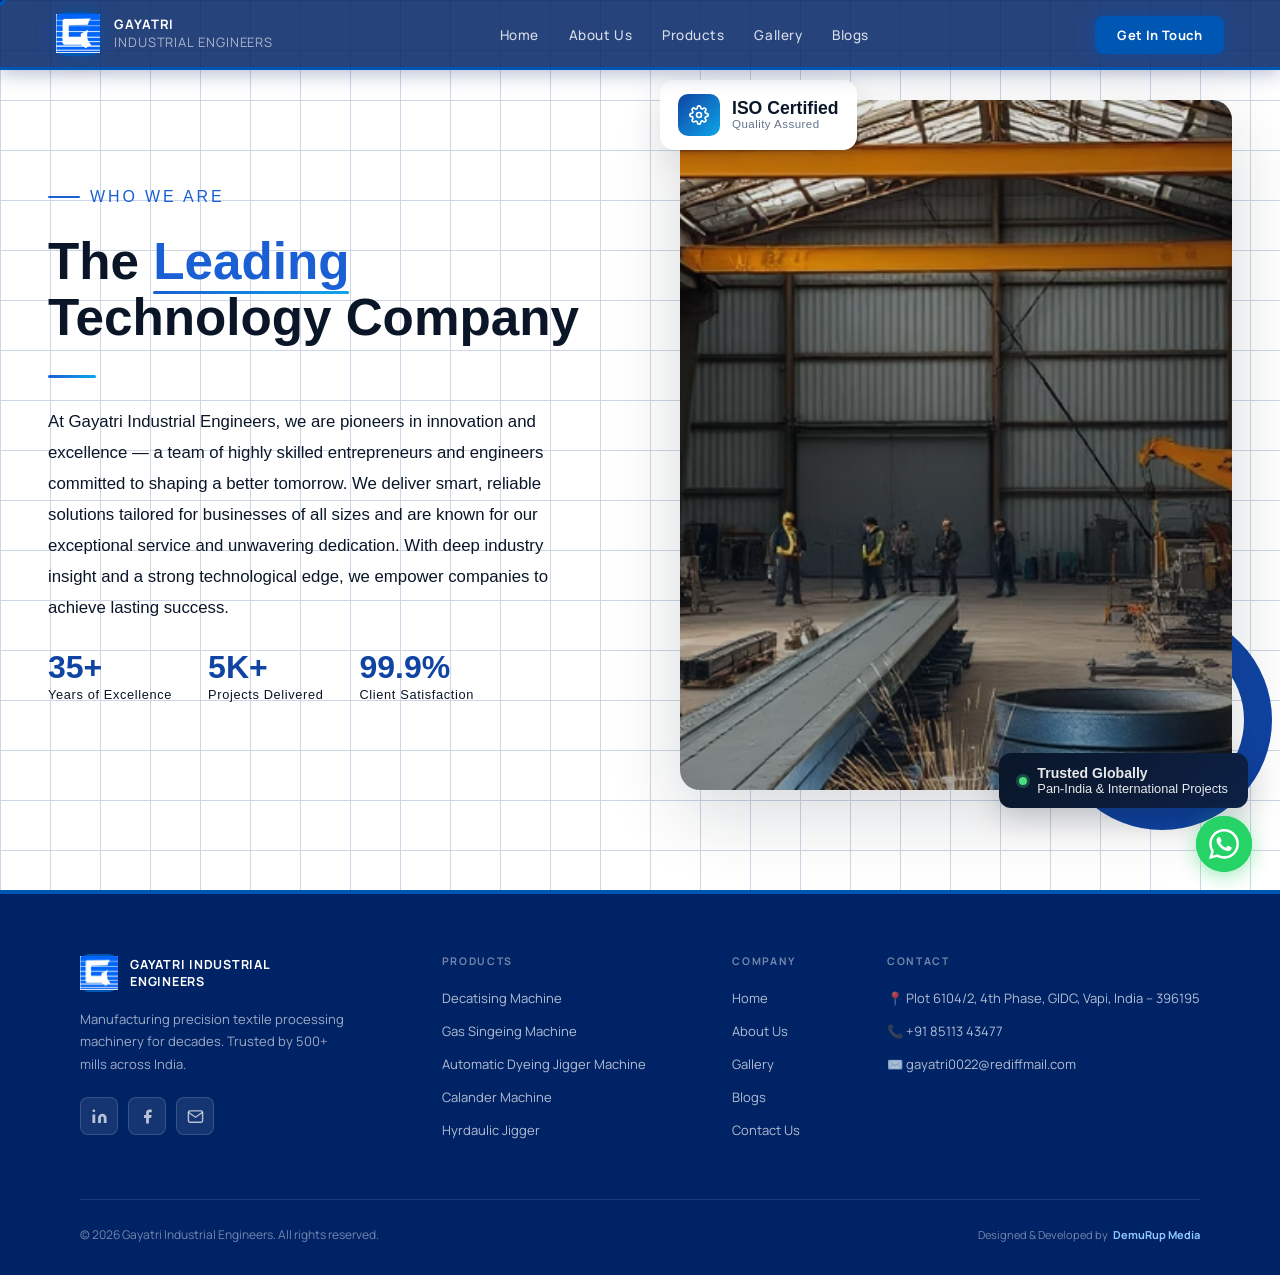
==== commit 6f6d743e: "Update about.html" ====
--- a/about.html
+++ b/about.html
@@ -396,14 +396,14 @@
   ═══════════════════════════════════════ -->
   <nav id="navbar" role="navigation" aria-label="Main navigation">
 
-<div class="nav-logo">
-    <div class="nav-logo-icon">
+    <div class="nav-logo">
+     <a href="index.html"><div class="nav-logo-icon">
         <img src="Gayatri logo.png" alt="Gayatri Logo" class="logo-img">
+      </div></a> 
+      <a href="index.html"><div class="nav-logo-text">
+        Gayatri<br><span>Industrial Engineers</span>
+      </div></a>
     </div>
-    <div class="nav-logo-text">
-        Gayatri<br><span>Industrial Engineers</span>
-    </div>
-</div>
         <ul class="nav-links">
       <li><a href="index.html">Home</a></li>
       <li><a href="about.html">About Us</a></li>
@@ -599,7 +599,7 @@
     </div>
     <div class="footer-bottom">
       <p>© 2026 Gayatri Industrial Engineers. All rights reserved.</p>
-      <div class="footer-badge">Precision Built in <span>India&nbsp;🇮🇳</span></div>
+      <div class="footer-badge">Designed & Developed by <span>DemuRup Media</span></div>
     </div>
   </footer>
 
@@ -621,4 +621,4 @@
   ═══════════════════════════════════════ -->
   <script src="script.js"></script>
 </body>
-</html>+</html>
--- a/style.css
+++ b/style.css
@@ -562,7 +562,7 @@
     .product-info h3 {
       font-size: 15px;
       font-weight: 700;
-      color: var(--white);
+      color: var(--royal);
       margin-bottom: 8px;
     }
     .product-info p {
@@ -791,4 +791,4 @@
       .clients-grid { grid-template-columns: repeat(2,1fr); }
     }
 
-  +  
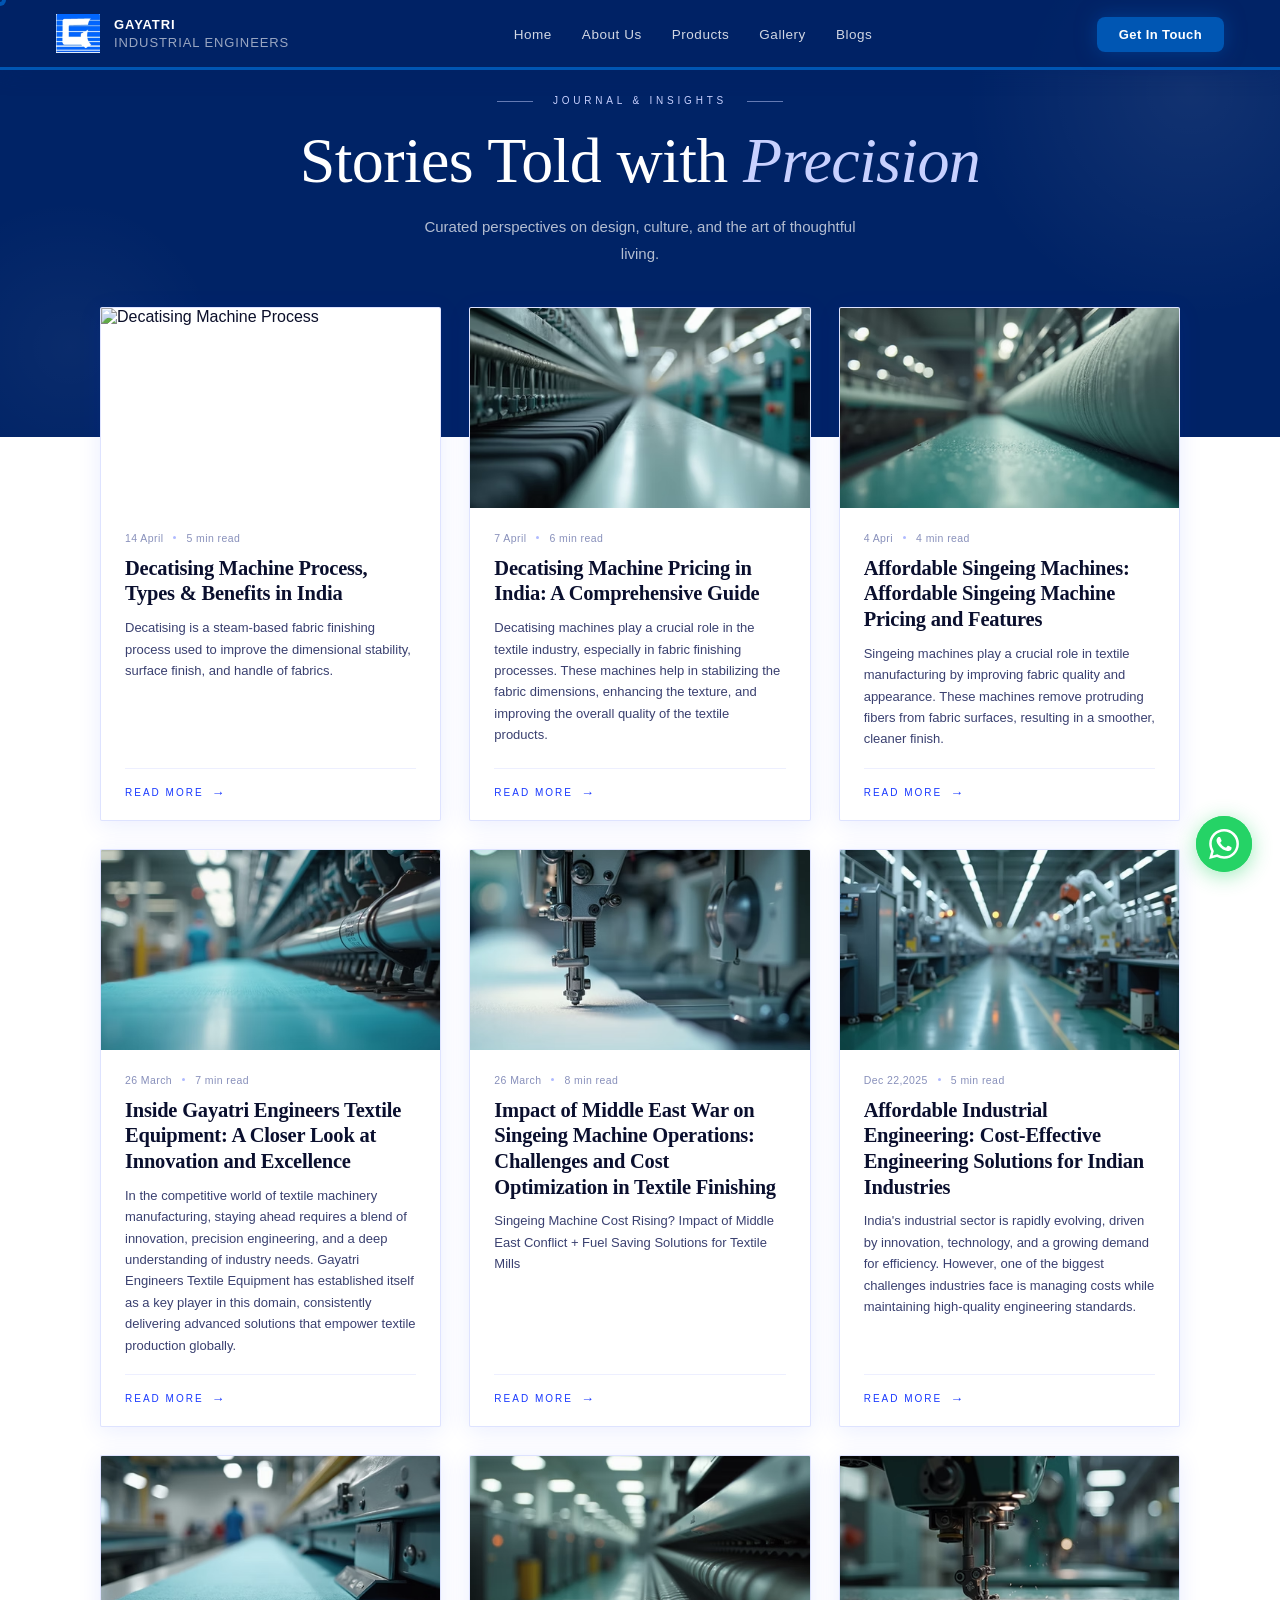
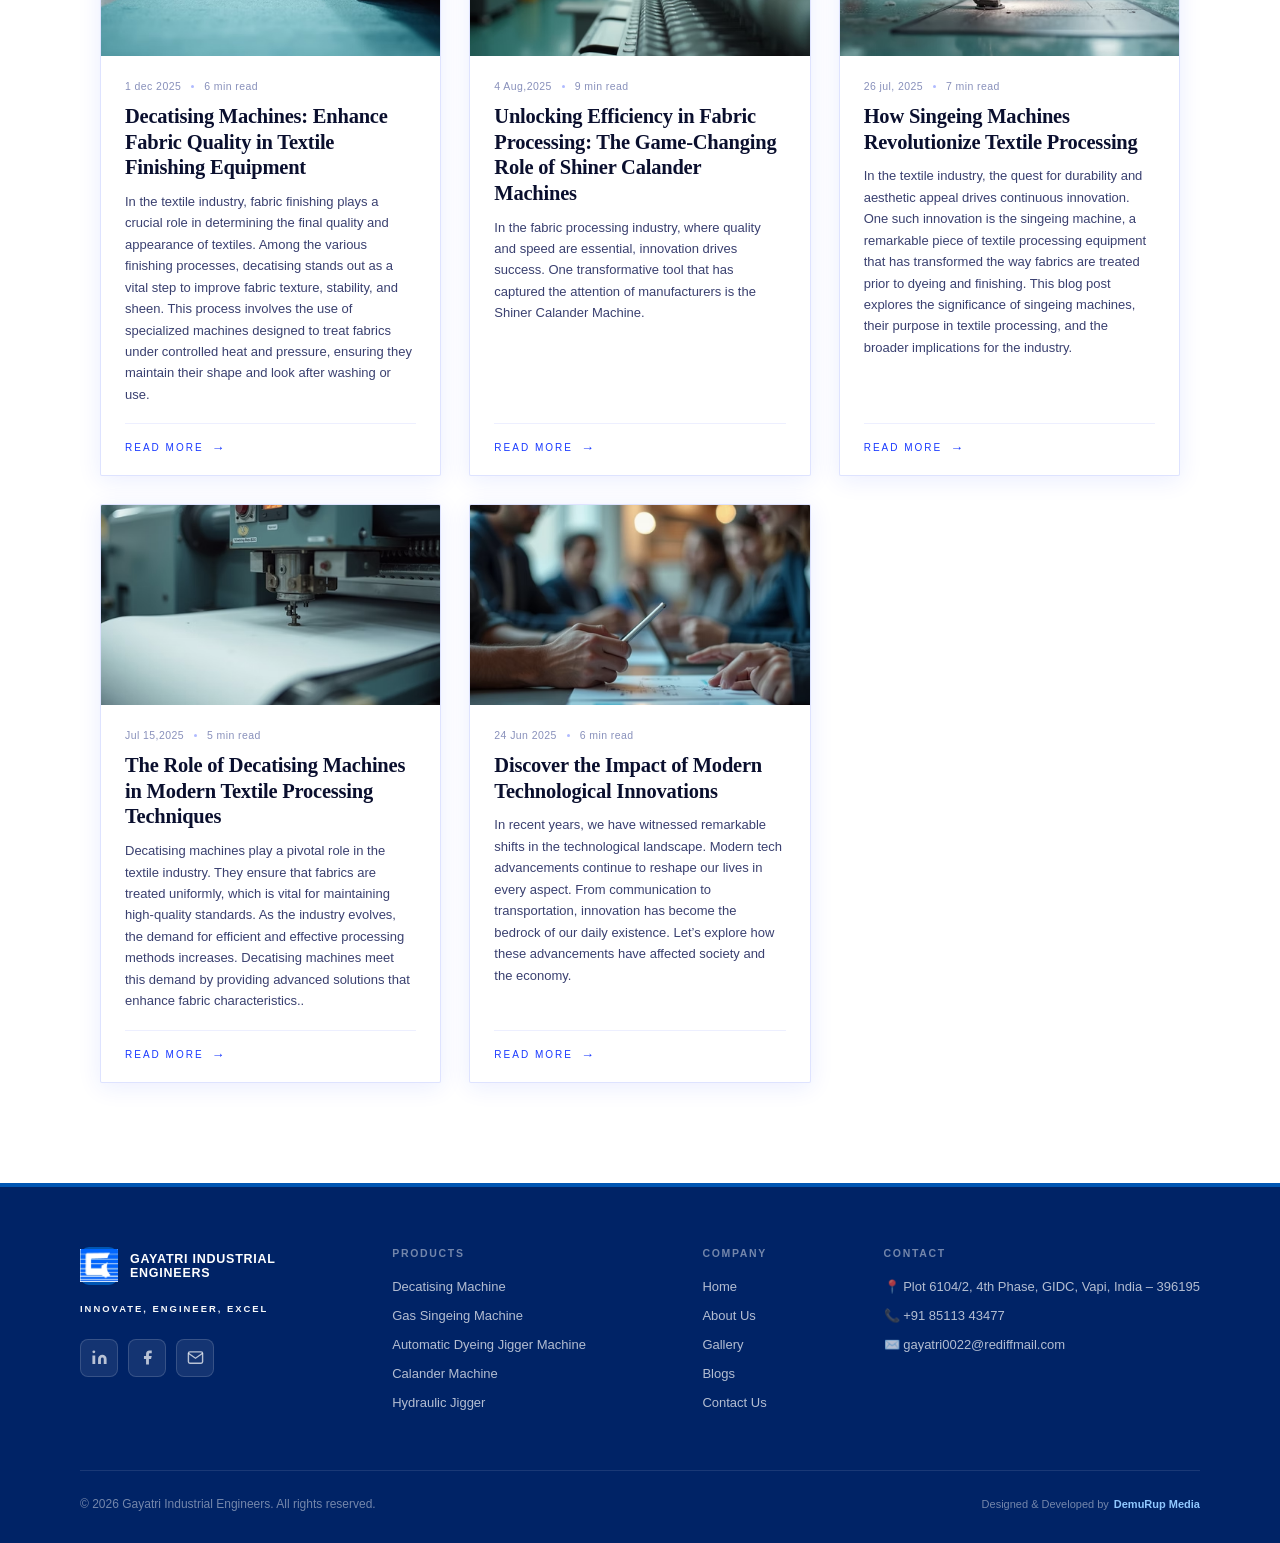
==== commit 898148b6: "Update about.html" ====
--- a/about.html
+++ b/about.html
@@ -1,390 +1,601 @@
 <!DOCTYPE html>
 <html lang="en">
+
 <head>
   <meta charset="UTF-8" />
   <meta name="viewport" content="width=device-width, initial-scale=1.0" />
   <title>Gayatri Industrial Engineers</title>
   <link rel="preconnect" href="https://fonts.googleapis.com" />
   <link rel="preconnect" href="https://fonts.gstatic.com" crossorigin />
-  <link href="https://fonts.googleapis.com/css2?family=Playfair+Display:wght@400;600;700;900&family=Manrope:wght@300;400;500;600;700;800&display=swap" rel="stylesheet" />
+  <link
+    href="https://fonts.googleapis.com/css2?family=Playfair+Display:wght@400;600;700;900&family=Manrope:wght@300;400;500;600;700;800&display=swap"
+    rel="stylesheet" />
   <link rel="stylesheet" href="style.css">
 
+
   <style>
-    *, *::before, *::after { box-sizing: border-box; margin: 0; padding: 0; }
-
+    /* ── CSS Variables ──────────────────a────────────────────────── */
     :root {
-      --blue-900: #0a1628;
-      --blue-800: #0d2046;
-      --blue-600: #1044a3;
-      --blue-500: #1a5fd4;
-      --blue-400: #3b82f6;
-      --blue-200: #6f8dbc;
-      --blue-100: #dbeafe;
-      --blue-50:  #eff6ff;
-      --white:    #ffffff;
-      --gray-50:  #f8fafc;
-      --gray-200: #e2e8f0;
-      --gray-500: #64748b;
-      --accent:   #0ea5e9;
-    }
-
-    /* ── SECTION SHELL ─────────────────────────────────────── */
-    .about-section {
-      font-family: 'DM Sans', sans-serif;
+      --white: #FFFFFF;
+      --blue: #1A3AFF;
+      --blue-dark: #0E24CC;
+      --blue-light: #4D6BFF;
+      --blue-pale: #C8D1FF;
+      --text-on-blue: #FFFFFF;
+      --text-main: #0A0F2E;
+      --text-mid: #2A3580;
+      --text-soft: rgba(255, 255, 255, 0.70);
+      --border-blue: rgba(255, 255, 255, 0.18);
+      --border-white: rgba(26, 58, 255, 0.14);
+      --radius: 2px;
+      --transition: 0.35s cubic-bezier(0.4, 0, 0.2, 1);
+    }
+
+    *,
+    *::before,
+    *::after {
+      box-sizing: border-box;
+      margin: 0;
+      padding: 0;
+    }
+
+    body {
+      font-family: 'Jost', sans-serif;
       background: var(--white);
+      color: var(--text-main);
+    }
+
+    .modal-body strong {
+      color: var(--blue);
+      font-weight: 800;
+    }
+
+    /* ══════════════════════════════════════════════════════════════
+       BLOG SECTION  —  top ~50% ROYAL BLUE  /  bottom ~50% WHITE
+       ══════════════════════════════════════════════════════════════ */
+    .blog-section {
+      position: relative;
       overflow: hidden;
+    }
+
+    /* ── Blue band (header lives here) ─────────────────────────── */
+    .blog-top {
+      background: var(--royal);
+      padding: 90px 60px 170px;
       position: relative;
-    }
-
-    /* faint blue grid backdrop */
-    .about-section::before {
+
+    }
+
+    .blog-top::before {
+      content: '';
+      position: absolute;
+      top: -140px;
+      right: -140px;
+      width: 460px;
+      height: 460px;
+      border-radius: 50%;
+      background: radial-gradient(circle, rgba(255, 255, 255, 0.07) 0%, transparent 70%);
+      pointer-events: none;
+    }
+
+    .blog-top::after {
+      content: '';
+      position: absolute;
+      bottom: -60px;
+      left: -80px;
+      width: 300px;
+      height: 300px;
+      border-radius: 50%;
+      background: radial-gradient(circle, rgba(255, 255, 255, 0.04) 0%, transparent 70%);
+      pointer-events: none;
+    }
+
+    /* ── White band (grid finishes here) ───────────────────────── */
+    .blog-bottom {
+      background: var(--white);
+      padding-bottom: 100px;
+    }
+
+    /* ── Header (on blue) ──────────────────────────────────────── */
+    .blog-header {
+      text-align: center;
+      position: relative;
+      z-index: 1;
+    }
+
+    .blog-header__eyebrow {
+      display: inline-block;
+      font-size: 10px;
+      font-weight: 500;
+      letter-spacing: 0.38em;
+      text-transform: uppercase;
+      color: var(--blue-pale);
+      margin-bottom: 20px;
+      padding: 0 20px;
+      position: relative;
+    }
+
+    .blog-header__eyebrow::before,
+    .blog-header__eyebrow::after {
+      content: '';
+      position: absolute;
+      top: 50%;
+      width: 36px;
+      height: 1px;
+      background: var(--blue-pale);
+      opacity: 0.5;
+    }
+
+    .blog-header__eyebrow::before {
+      right: 100%;
+    }
+
+    .blog-header__eyebrow::after {
+      left: 100%;
+    }
+
+    .blog-header__title {
+      font-family: 'Cormorant Garamond', serif;
+      font-weight: 300;
+      font-size: clamp(2.4rem, 5vw, 4rem);
+      line-height: 1.1;
+      color: var(--white);
+      letter-spacing: -0.01em;
+      margin-bottom: 18px;
+    }
+
+    .blog-header__title em {
+      font-style: italic;
+      color: var(--blue-pale);
+    }
+
+    .blog-header__subtitle {
+      font-size: 15px;
+      font-weight: 300;
+      color: var(--text-soft);
+      max-width: 440px;
+      margin: 0 auto;
+      line-height: 1.75;
+    }
+
+    /* ── Grid wrapper — straddles the colour seam ──────────────── */
+    .blog-grid-wrapper {
+      max-width: 1200px;
+      margin: -130px auto 0;
+      /* pulls grid up into the blue zone */
+      padding: 0 60px;
+      position: relative;
+      z-index: 10;
+    }
+
+    .blog-grid {
+      display: grid;
+      grid-template-columns: repeat(3, 1fr);
+      gap: 28px;
+    }
+
+    /* ── Checkbox hack — hidden ────────────────────────────────── */
+    .modal-toggle {
+      display: none;
+    }
+
+    /* ── Card ──────────────────────────────────────────────────── */
+    .blog-card {
+      background: var(--white);
+      border: 1px solid var(--border-white);
+      border-radius: var(--radius);
+      overflow: hidden;
+      display: flex;
+      flex-direction: column;
+      box-shadow: 0 4px 24px rgba(26, 58, 255, 0.09);
+      transition: transform var(--transition), box-shadow var(--transition), border-color var(--transition);
+      position: relative;
+    }
+
+    .blog-card::after {
       content: '';
       position: absolute;
       inset: 0;
-      background-image:
-        linear-gradient(var(--blue-200) 1px, transparent 1px),
-        linear-gradient(90deg, var(--blue-200) 1px, transparent 1px);
-      background-size: 50px 50px;
-      opacity: 0.35;
+      border: 2px solid var(--blue);
+      border-radius: var(--radius);
+      opacity: 0;
+      transition: opacity var(--transition);
       pointer-events: none;
     }
 
-    /* ── INNER WRAPPER ─────────────────────────────────────── */
-    .about-inner {
+    .blog-card:hover {
+      transform: translateY(-8px);
+      box-shadow: 0 24px 60px rgba(26, 58, 255, 0.18);
+      border-color: transparent;
+    }
+
+    .blog-card:hover::after {
+      opacity: 1;
+    }
+
+    /* ── Card Image ────────────────────────────────────────────── */
+    .card-image {
       position: relative;
-      z-index: 1;
-      max-width: 1280px;
-      margin: 0 auto;
-      padding: 100px 48px;
-      display: grid;
-      grid-template-columns: 1fr 1fr;
-      gap: 80px;
-      align-items: center;
-    }
-
-    /* ── LEFT: TEXT COLUMN ─────────────────────────────────── */
-    .about-text {
+      height: 200px;
+      overflow: hidden;
+    }
+
+    .card-image img {
+      width: 100%;
+      height: 100%;
+      object-fit: cover;
+      display: block;
+      filter: saturate(0.85);
+      transition: transform 0.6s cubic-bezier(0.4, 0, 0.2, 1), filter var(--transition);
+    }
+
+    .blog-card:hover .card-image img {
+      transform: scale(1.06);
+      filter: saturate(1);
+    }
+
+    .card-category {
+      position: absolute;
+      top: 14px;
+      left: 14px;
+      background: var(--blue);
+      color: var(--white);
+      font-size: 9px;
+      font-weight: 500;
+      letter-spacing: 0.2em;
+      text-transform: uppercase;
+      padding: 5px 12px;
+      border-radius: 1px;
+    }
+
+    /* ── Card Body ─────────────────────────────────────────────── */
+    .card-body {
+      padding: 24px 24px 20px;
+      flex: 1;
       display: flex;
       flex-direction: column;
-      gap: 28px;
-    }
-
-    .about-eyebrow {
-      display: inline-flex;
+    }
+
+    .card-meta {
+      display: flex;
       align-items: center;
       gap: 10px;
-      font-family: 'DM Sans', sans-serif;
-      font-size: 1rem;
-      font-weight: 500;
-      letter-spacing: 0.18em;
-      text-transform: uppercase;
-      color: var(--blue-500);
-      animation: fadeSlideUp 0.7s ease both;
-    }
-    .about-eyebrow::before {
-      content: '';
-      display: block;
-      width: 32px;
-      height: 2px;
-      background: var(--blue-500);
-      border-radius: 2px;
-    }
-
-    .about-headline {
-      font-family: 'Syne', sans-serif;
-      font-size: clamp(2rem, 4vw, 3.4rem);
-      font-weight: 800;
-      line-height: 1.1;
-      color: var(--blue-900);
-      animation: fadeSlideUp 0.7s 0.1s ease both;
-    }
-    .about-headline em {
-      font-style: normal;
-      color: var(--blue-500);
-      position: relative;
-    }
-    .about-headline em::after {
-      content: '';
-      position: absolute;
-      left: 0; bottom: -4px;
-      width: 100%; height: 3px;
-      background: linear-gradient(90deg, var(--blue-500), var(--accent));
-      border-radius: 2px;
-    }
-
-    .about-divider {
-      width: 48px;
+      margin-bottom: 12px;
+    }
+
+    .card-date,
+    .card-read-time {
+      font-size: 10.5px;
+      color: #8890BB;
+      letter-spacing: 0.04em;
+    }
+
+    .card-dot {
+      width: 3px;
       height: 3px;
-      background: linear-gradient(90deg, var(--blue-500), var(--accent));
-      border-radius: 2px;
-      animation: fadeSlideUp 0.7s 0.2s ease both;
-    }
-
-    .about-body {
-      font-size: 1.05rem;
-      line-height: 1.85;
-      color: var(--blue-900);
-      max-width: 520px;
-      animation: fadeSlideUp 0.7s 0.3s ease both;
-    }
-
-    /* stats row */
-    .about-stats {
+      border-radius: 50%;
+      background: var(--blue);
+      opacity: 0.35;
+    }
+
+    .card-title {
+      font-family: 'Cormorant Garamond', serif;
+      font-weight: 600;
+      font-size: 1.28rem;
+      line-height: 1.25;
+      color: var(--text-main);
+      margin-bottom: 10px;
+      letter-spacing: -0.01em;
+      transition: color var(--transition);
+    }
+
+    .blog-card:hover .card-title {
+      color: var(--blue);
+    }
+
+    .card-summary {
+      font-size: 13px;
+      font-weight: 300;
+      color: #3A4070;
+      line-height: 1.65;
+      margin-bottom: 18px;
+      flex: 1;
+      display: -webkit-box;
+      /* -webkit-line-clamp: 2; */
+      -webkit-box-orient: vertical;
+      overflow: hidden;
+    }
+
+    .card-footer {
       display: flex;
-      gap: 36px;
-      flex-wrap: wrap;
-      animation: fadeSlideUp 0.7s 0.4s ease both;
-    }
-    .stat {
-      display: flex;
-      flex-direction: column;
-      gap: 4px;
-    }
-    .stat-value {
-      font-family: 'Syne', sans-serif;
-      font-size: 2rem;
-      font-weight: 800;
-      color: var(--blue-600);
-      line-height: 1;
-    }
-    .stat-label {
-      font-size: 0.8rem;
-      font-weight: 400;
-      color: var(--blue-900);
-      letter-spacing: 0.05em;
-    }
-
-    /* CTA */
-    .about-cta {
-      display: flex;
-      gap: 16px;
-      flex-wrap: wrap;
-      animation: fadeSlideUp 0.7s 0.5s ease both;
-    }
-    .btn-primary {
-      display: inline-flex;
       align-items: center;
-      gap: 10px;
-      padding: 14px 28px;
-      background: linear-gradient(135deg, var(--blue-600), var(--blue-500));
-      color: var(--white);
-      font-family: 'DM Sans', sans-serif;
-      font-size: 0.92rem;
-      font-weight: 500;
-      border-radius: 8px;
-      text-decoration: none;
-      border: none;
-      cursor: pointer;
-      box-shadow: 0 8px 28px rgba(16,68,163,0.28);
-      transition: transform 0.2s, box-shadow 0.2s;
-    }
-    .btn-primary:hover {
-      transform: translateY(-2px);
-      box-shadow: 0 12px 36px rgba(16,68,163,0.38);
-    }
-    .btn-primary svg { flex-shrink: 0; }
-
-    .btn-ghost {
+      justify-content: space-between;
+      padding-top: 16px;
+      border-top: 1px solid rgba(26, 58, 255, 0.08);
+    }
+
+    .read-more-label {
       display: inline-flex;
       align-items: center;
       gap: 8px;
-      padding: 14px 24px;
-      background: transparent;
-      color: var(--blue-600);
-      font-family: 'DM Sans', sans-serif;
-      font-size: 0.92rem;
+      font-size: 10px;
       font-weight: 500;
-      border: 1.5px solid #bfdbfe;
-      border-radius: 8px;
-      text-decoration: none;
+      letter-spacing: 0.2em;
+      text-transform: uppercase;
+      color: var(--blue);
       cursor: pointer;
-      transition: border-color 0.2s, background 0.2s;
-    }
-    .btn-ghost:hover {
-      border-color: var(--blue-500);
-      background: var(--blue-50);
-    }
-
-    /* ── RIGHT: IMAGE COLUMN ───────────────────────────────── */
-    .about-visual {
-      position: relative;
-      animation: fadeSlideRight 0.8s 0.2s ease both;
-    }
-
-    /* floating card badge */
-    .visual-badge {
-      position: absolute;
-      top: -20px;
-      left: -20px;
-      z-index: 3;
-      background: var(--white);
-      border-radius: 14px;
-      padding: 14px 18px;
-      box-shadow: 0 8px 40px rgba(10,22,40,0.12);
+      transition: gap var(--transition), color var(--transition);
+    }
+
+    .read-more-label::after {
+      content: '→';
+      font-size: 13px;
+      transition: transform var(--transition);
+    }
+
+    .read-more-label:hover {
+      color: var(--blue-dark);
+      gap: 14px;
+    }
+
+    .read-more-label:hover::after {
+      transform: translateX(4px);
+    }
+
+    .card-author {
       display: flex;
       align-items: center;
-      gap: 12px;
-    }
-    .badge-icon {
-      width: 42px; height: 42px;
-      background: linear-gradient(135deg, var(--blue-600), var(--accent));
-      border-radius: 10px;
-      display: flex; align-items: center; justify-content: center;
-      color: white;
-    }
-    .badge-text { display: flex; flex-direction: column; }
-    .badge-value {
-      font-family: 'Syne', sans-serif;
-      font-size: 1.1rem;
-      font-weight: 800;
-      color: var(--blue-900);
-      line-height: 1;
-    }
-    .badge-label {
-      font-size: 0.72rem;
-      color: var(--gray-500);
-      letter-spacing: 0.04em;
-    }
-
-    /* bottom trust chip */
-    .visual-trust {
+      gap: 8px;
+    }
+
+    .author-avatar {
+      width: 26px;
+      height: 26px;
+      border-radius: 50%;
+      object-fit: cover;
+      border: 1.5px solid var(--border-white);
+      filter: saturate(0.8);
+    }
+
+    .author-name {
+      font-size: 10.5px;
+      color: #8890BB;
+    }
+
+    /* ══════════════════════════════════════════════════════════════
+       MODAL
+       KEY FIX: each  <input id="modal-N">  is immediately followed
+       by its  <div class="modal-overlay">  at the BODY level.
+       CSS adjacent sibling:  .modal-toggle:checked + .modal-overlay
+       Both the ✕ button AND the backdrop label point to the checkbox
+       so clicking either un-checks it and hides the overlay.
+       ══════════════════════════════════════════════════════════════ */
+    .modal-toggle:checked+.modal-overlay {
+      display: flex;
+    }
+
+    .modal-overlay {
+      display: none;
+      position: fixed;
+      inset: 0;
+      z-index: 9999;
+      align-items: center;
+      justify-content: center;
+      padding: 24px;
+    }
+
+    .modal-backdrop {
       position: absolute;
-      bottom: -18px;
-      right: -16px;
-      z-index: 3;
-      background: linear-gradient(135deg, var(--blue-900), var(--blue-800));
-      color: var(--white);
-      border-radius: 12px;
-      padding: 12px 20px;
+      inset: 0;
+      background: rgba(10, 15, 46, 0.52);
+      backdrop-filter: blur(14px) saturate(1.5);
+      -webkit-backdrop-filter: blur(14px) saturate(1.5);
+    }
+
+    .modal-backdrop-label {
+      position: absolute;
+      inset: 0;
+      cursor: default;
+      z-index: 1;
+    }
+
+    .modal-window {
+      position: relative;
+      z-index: 2;
+      background: var(--white);
+      border: 1px solid var(--border-white);
+      border-radius: 2px;
+      max-width: 640px;
+      width: 100%;
+      max-height: 88vh;
+      overflow-y: auto;
+      box-shadow: 0 40px 100px rgba(10, 15, 46, 0.28), 0 0 0 1px rgba(26, 58, 255, 0.1);
+      display: flex;
+      flex-direction: column;
+    }
+
+    .modal-window::-webkit-scrollbar {
+      width: 3px;
+    }
+
+    .modal-window::-webkit-scrollbar-thumb {
+      background: var(--blue-light);
+      border-radius: 2px;
+    }
+
+    /* ── Close button — solid blue circle, white ✕ ─────────────── */
+    .modal-close-label {
+      position: absolute;
+      top: 16px;
+      right: 16px;
+      z-index: 10;
+      width: 38px;
+      height: 38px;
+      background: var(--blue);
+      border-radius: 50%;
       display: flex;
       align-items: center;
-      gap: 10px;
-      box-shadow: 0 8px 32px rgba(10,22,40,0.22);
-      font-family: 'DM Sans', sans-serif;
-    }
-    .trust-dot {
-      width: 8px; height: 8px;
-      border-radius: 50%;
-      background: #4ade80;
-      flex-shrink: 0;
-      box-shadow: 0 0 0 3px rgba(74,222,128,0.25);
-    }
-    .trust-text { font-size: 0.8rem; font-weight: 400; opacity: 0.9; }
-    .trust-text strong { font-weight: 600; display: block; font-size: 0.88rem; opacity: 1; }
-
-    /* main image */
-    .about-img-wrap {
+      justify-content: center;
+      cursor: pointer;
+      transition: background var(--transition), transform var(--transition);
+    }
+
+    .modal-close-label:hover {
+      background: var(--blue-dark);
+      transform: rotate(90deg) scale(1.08);
+    }
+
+    .modal-close-label svg {
+      width: 14px;
+      height: 14px;
+      stroke: var(--white);
+      stroke-width: 2.2;
+      stroke-linecap: round;
+    }
+
+    .modal-hero {
       position: relative;
-      border-radius: 20px;
-      overflow: hidden;
-      box-shadow: 0 24px 72px rgba(10,22,40,0.16);
-      aspect-ratio: 4/5;
-      z-index: 2;
-    }
-    .about-img-wrap::after {
+    }
+
+    .modal-image {
+      width: 100%;
+      height: 260px;
+      object-fit: cover;
+      display: block;
+    }
+
+    .modal-hero::after {
       content: '';
       position: absolute;
-      inset: 0;
-      background: linear-gradient(
-        160deg,
-        rgba(10,22,40,0.06) 0%,
-        rgba(10,22,40,0.38) 100%
-      );
-    }
-    .about-img-wrap img {
-      width: 100%; height: 100%;
-      object-fit: cover;
-      display: block;
-      transition: transform 0.7s ease;
-    }
-    .about-img-wrap:hover img { transform: scale(1.04); }
-
-    /* decorative ring behind image */
-    .visual-ring {
-      position: absolute;
-      bottom: -40px;
-      right: -40px;
-      width: 220px; height: 220px;
-      border-radius: 50%;
-      border: 28px solid var(--blue-600);
-      z-index: 1;
-    }
-
-    /* ── BOTTOM LOGO BAR ───────────────────────────────────── */
-    .about-partners {
-      position: relative;
-      z-index: 1;
-      border-top: 1px solid var(--gray-200);
-      padding: 36px 48px;
-      max-width: 1280px;
-      margin: 0 auto;
+      bottom: 0;
+      left: 0;
+      right: 0;
+      height: 80px;
+      background: linear-gradient(to top, rgba(26, 58, 255, 0.18), transparent);
+      pointer-events: none;
+    }
+
+    .modal-content {
+      padding: 40px 44px 36px;
+    }
+
+    .modal-eyebrow {
+      font-size: 10px;
+      font-weight: 500;
+      letter-spacing: 0.32em;
+      text-transform: uppercase;
+      color: var(--blue);
+      margin-bottom: 14px;
+    }
+
+    .modal-title {
+      font-family: 'Cormorant Garamond', serif;
+      font-weight: 300;
+      font-size: clamp(1.6rem, 3vw, 2.2rem);
+      line-height: 1.15;
+      color: var(--text-main);
+      letter-spacing: -0.01em;
+    }
+
+    .modal-divider {
+      width: 44px;
+      height: 1px;
+      background: var(--blue);
+      opacity: 0.45;
+      margin: 18px 0;
+    }
+
+    .modal-meta {
       display: flex;
       align-items: center;
-      gap: 40px;
-      flex-wrap: wrap;
-    }
-    .partners-label {
-      font-size: 0.75rem;
-      font-weight: 500;
-      letter-spacing: 0.12em;
-      text-transform: uppercase;
-      color: var(--gray-500);
-      white-space: nowrap;
-    }
-    .partners-logos {
-      display: flex;
-      gap: 36px;
-      align-items: center;
-      flex-wrap: wrap;
-    }
-    .partner-chip {
-      font-family: 'Syne', sans-serif;
-      font-size: 0.88rem;
-      font-weight: 700;
-      color: var(--gray-500);
-      opacity: 0.55;
-      letter-spacing: 0.05em;
-      text-transform: uppercase;
-      transition: opacity 0.2s;
-      cursor: default;
-    }
-    .partner-chip:hover { opacity: 0.9; }
-
-    /* ── ANIMATIONS ────────────────────────────────────────── */
-    @keyframes fadeSlideUp {
-      from { opacity: 0; transform: translateY(24px); }
-      to   { opacity: 1; transform: translateY(0);    }
-    }
-    @keyframes fadeSlideRight {
-      from { opacity: 0; transform: translateX(32px); }
-      to   { opacity: 1; transform: translateX(0);    }
-    }
-
-    /* ── RESPONSIVE ────────────────────────────────────────── */
-    @media (max-width: 900px) {
-      .about-inner {
+      gap: 14px;
+      margin-bottom: 22px;
+    }
+
+    .modal-meta-item {
+      font-size: 11px;
+      color: #8890BB;
+      letter-spacing: 0.04em;
+    }
+
+    .modal-meta-sep {
+      width: 3px;
+      height: 3px;
+      border-radius: 50%;
+      background: var(--blue);
+      opacity: 0.3;
+    }
+
+    .modal-body {
+      font-size: 15px;
+      font-weight: 300;
+      line-height: 1.82;
+      color: #3A4070;
+    }
+
+    .modal-body p {
+      margin-bottom: 16px;
+    }
+    .modal-body h1{
+      line-height: 1.3em; ;
+      padding-bottom: 2px;
+
+    }
+
+    .modal-body p:last-child {
+      margin-bottom: 0;
+    }
+
+    /* ── Responsive ────────────────────────────────────────────── */
+    @media (max-width: 1024px) {
+      .blog-top {
+        padding: 72px 40px 150px;
+      }
+
+      .blog-grid-wrapper {
+        padding: 0 40px;
+      }
+
+      .blog-grid {
+        grid-template-columns: repeat(2, 1fr);
+      }
+    }
+
+    @media (max-width: 640px) {
+      .blog-top {
+        padding: 56px 20px 140px;
+      }
+
+      .blog-grid-wrapper {
+        padding: 0 16px;
+        margin-top: -110px;
+      }
+
+      .blog-grid {
         grid-template-columns: 1fr;
-        gap: 48px;
-        padding: 72px 32px 64px;
+        gap: 18px;
       }
-      .about-visual { order: -1; max-width: 540px; margin: 0 auto; }
-      .about-img-wrap { aspect-ratio: 16/9; }
-      .visual-badge { top: -14px; left: 14px; }
-      .visual-trust { bottom: -14px; right: 14px; }
-      .visual-ring { display: none; }
-      .about-partners { padding: 32px; }
-    }
-
-    @media (max-width: 500px) {
-      .about-inner { padding: 56px 20px 48px; gap: 40px; }
-      .about-stats { gap: 24px; }
-      .about-cta { flex-direction: column; }
-      .btn-primary, .btn-ghost { justify-content: center; }
-      .about-partners { padding: 24px 20px; gap: 20px; }
+
+      .blog-bottom {
+        padding-bottom: 60px;
+      }
+
+      .blog-header__eyebrow::before,
+      .blog-header__eyebrow::after {
+        display: none;
+      }
+
+      .modal-content {
+        padding: 28px 22px 24px;
+      }
+
+      .modal-image {
+        height: 190px;
+      }
     }
   </style>
-
 </head>
+
 <body>
 
   <!-- ─ Custom cursor ─ -->
@@ -404,7 +615,8 @@
         Gayatri<br><span>Industrial Engineers</span>
       </div></a>
     </div>
-        <ul class="nav-links">
+    
+    <ul class="nav-links">
       <li><a href="index.html">Home</a></li>
       <li><a href="about.html">About Us</a></li>
       <li><a href="product-section.html">Products</a></li>
@@ -415,7 +627,7 @@
 
 
     <div class="nav-cta-wrap">
-      <a href="#footer" class="nav-cta">Get In Touch</a>
+      <a href="contact.html" class="nav-cta">Get In Touch</a>
     </div>
 
     <button class="hamburger" id="hamburger" aria-label="Toggle menu" aria-expanded="false">
@@ -430,118 +642,1794 @@
     <a href="product-section.html">Products</a>
     <a href="gallery.html">Gallery</a>
     <a href="blog.html">Blogs</a>
-    <a href="#footer" class="mobile-cta">Get In Touch</a>
+    <a href="contact.html" class="mobile-cta">Get In Touch</a>
   </div>
 
-  <!-- ═══════════════════════════════════════
-       About section
-  ═══════════════════════════════════════ -->
+  <!-- Blog section -->
+
+  <!--
+  ══════════════════════════════════════════════════════════════════
+  ALL CHECKBOXES + MODALS live here at body level so the CSS
+  adjacent-sibling selector  (.modal-toggle:checked + .modal-overlay)
+  works correctly. The ✕ label and backdrop label both set for="modal-N"
+  which un-checks the checkbox and collapses the overlay — no JS needed.
+  ══════════════════════════════════════════════════════════════════
+-->
+
+  <!-- ── Modal 1 ─────────────────────────────────────────────────── -->
+  <input type="checkbox" class="modal-toggle" id="modal-1">
+  <div class="modal-overlay">
+    <div class="modal-backdrop"><label class="modal-backdrop-label" for="modal-1"></label></div>
+    <div class="modal-window">
+      <label class="modal-close-label" for="modal-1" aria-label="Close">
+        <svg viewBox="0 0 24 24" fill="none">
+          <path d="M18 6 6 18M6 6l12 12" />
+        </svg>
+      </label>
+      <div class="modal-hero">
+        <img class="modal-image" src="Blog-Pic/1.avif" alt="Decatising Machine Process">
+      </div>
+      <div class="modal-content">
+        <p class="modal-eyebrow"> · 14 April </p>
+        <h2 class="modal-title">Decatising Machine Process, Types & Benefits in India</h2>
+        <div class="modal-divider"></div>
+        <div class="modal-meta">
+          <span class="modal-meta-item">5 min read</span>
+        </div>
+        <div class="modal-body">
+          <h1>What is a Decatising Machine?</h1>
+          <p>Complete Guide for Textile Manufacturers | Gayatri Industrial Engineers
+            In the modern textile industry, fabric finishing is what defines quality. No matter how well a fabric is
+            woven or dyed, its final appearance, feel, and performance depend heavily on finishing processes. One such
+            critical process—especially for premium suiting and wool fabrics—is decatising.</p>
+          <br>
+          <p>
+            At <strong>Gayatri Industrial Engineers</strong>, we manufacture advanced Decatising Machines that help
+            textile mills achieve consistent quality, superior finish, and higher production efficiency.
+          </p>
+          <h1>What is Decatising in Textile Processing?</h1>
+          <P><strong>Decatising</strong>is a <strong>steam-based fabric finishing process </strong> used to improve the
+            <strong>dimensional stability, surface finish, and handle of fabrics.</strong></P>
+          <p>It is widely used in:
+            <li>Wool fabric finishing</li>
+            <li>Wool blend fabric processing</li>
+            <li>Suiting fabric manufacturing</li>This process ensures that fabrics maintain their shape, texture, and
+            appearance even after washing, pressing, or long-term use.
+          </p>
+          <h1>What is a Decatising Machine?</h1>
+          <p>A<strong> Decatising Machine</strong>is a<strong>textile finishing equipment</strong>designed to treat
+            fabrics using <strong>controlled steam, heat, and pressure.</strong></p>
+          <p>It plays a key role in:
+            <li>Reducing fabric shrinkage</li>
+            <li>Enhancing fabric luster and smoothness</li>
+            <li>Improving fabric hand feel</li>
+            <li> Setting the fabric structure permanently</li>
+            At Gayatri Industrial Engineers, our machines are built to deliver <strong>precision finishing, energy
+              efficiency, and long-term reliability.</strong>
+          </p>
+          <h1>How Does a strDecatising Machine Work?</h1>
+          <P>The <strong>decatising process</strong> follows a structured workflow to ensure uniform results:
+            <li><strong>Fabric Winding on Perforated Roller:- </strong>Fabric is wound along with a wrapper cloth to
+              ensure even steam penetration.</li>
+            <li> <strong>Steam Application:- </strong>High-pressure steam passes through the fabric layers, conditioning
+              the fibers.</li>
+            <li><strong> Heat & Pressure Setting:- </strong>Controlled temperature and pressure help set the fabric
+              structure.</li>
+            <li><strong>Cooling & Stabilization:-</strong>Cooling locks in the finish and ensures dimensional stability.
+            </li>
+            <li><strong>Fabric Unwinding;-</strong> The finished fabric is ready for further processing or dispatch.
+            </li>
+          </P>
+          <h1>Types of Decatising Machines in Textile Industry</h1>
+          <h3>Batch Decatising Machine</h3>
+          <li>Best for high-quality, low-volume production</li>
+          <li>Offers better control over finishing parameters</li>
+          <li>Used in premium suiting fabric manufacturing</li>
+          <h3>Continuous Decatising Machine</h3>
+          <li>Suitable for large-scale textile production</li>
+          <li>Higher efficiency and output</li>
+          <li>Ideal for processing mills and export units</li>
+          <h1>Advantages of Using a Decatising Machine</h1>
+          <ul><strong>✔ Improves Fabric Dimensional Stability</strong><br>Minimizes shrinkage during garment production
+            and usage.</ul>
+          <ul><strong>✔ Enhances Fabric Finish & Appearance</strong><br>Provides a smooth, lustrous, and premium look.
+          </ul>
+          <ul><strong>✔ Better Fabric Hand Feel</strong><br>Improves softness and overall texture</ul>
+          <ul><strong>✔ Consistent Fabric Quality</strong><br>Uniform finishing across entire batches.</ul>
+          <ul><strong>✔ Uniform finishing across entire batches.</strong><br>✔ High-quality finishing leads to better
+            pricing and export potential.</ul>
+          <h1>Applications of Decatising Machines</h1>
+          <p>Decatising machines are essential in:
+            <li>Suiting fabric processing plants</li>
+            <li>Wool and wool-blend textile mills</li>
+            <li>Textile finishing units</li>
+            <li>Export-oriented textile manufacturing</li>
+          </p>
+          <h1>Why Choose Gayatri Industrial Engineers for Decatising Machines?</h1>
+          <P>
+            As a <strong>leading textile machinery manufacturer in India, </strong> Gayatri Industrial Engineers offers:
+            <li>Heavy-duty and robust machine construction</li>
+            <li>Energy-efficient steam consumption systems</li>
+            <li>Custom-built machine sizes (54” to 130” roller face width)</li>
+            <li>Low maintenance and long operational life</li>
+            <li>We focus on delivering machines that improve <strong>productivity, consistency, and fabric
+                quality.</strong></li>
+          </P>
+          <h1>Conclusion</h1>
+          <p>A <strong>Decatising Machine </strong> is a <strong>must-have textile finishing machine</strong> for
+            manufacturers aiming to produce <strong>high-quality suiting and wool fabrics.</strong>high-quality suiting
+            and wool fabrics <br>
+            If you are looking to upgrade your finishing process, investing in a<strong> high-performance decatising
+              machine</strong> can significantly enhance your production quality and profitability.
+
+          </p>
+
+
+
+
+        </div>
+      </div>
+    </div>
+  </div>
+
+  <!-- ── Modal 2 ─────────────────────────────────────────────────── -->
+  <input type="checkbox" class="modal-toggle" id="modal-2">
+  <div class="modal-overlay">
+    <div class="modal-backdrop"><label class="modal-backdrop-label" for="modal-2"></label></div>
+    <div class="modal-window">
+      <label class="modal-close-label" for="modal-2" aria-label="Close">
+        <svg viewBox="0 0 24 24" fill="none">
+          <path d="M18 6 6 18M6 6l12 12" />
+        </svg>
+      </label>
+      <div class="modal-hero">
+        <img class="modal-image" src="blog-pic/2.avif" alt="Cosmos abstract">
+      </div>
+      <div class="modal-content">
+        <p class="modal-eyebrow">· 7 April</p>
+        <h2 class="modal-title">Decatising Machine Pricing in India: A Comprehensive Guide</h2>
+        <div class="modal-divider"></div>
+        <div class="modal-meta">
+          <span class="modal-meta-sep"></span><span class="modal-meta-item">6 min read</span>
+        </div>
+        <div class="modal-body">
+          <p>Decatising machines play a crucial role in the textile industry, especially in fabric finishing processes.
+            These machines help in stabilizing the fabric dimensions, enhancing the texture, and improving the overall
+            quality of the textile products. Understanding the pricing of decatising machines in India is essential for
+            manufacturers and industrial processing units aiming to optimize their production efficiency and
+            cost-effectiveness.</p>
+          <h1>Understanding Decatising Machine Pricing in India.</h1>
+          <p>When considering the purchase of a decatising machine, it is important to understand the factors that
+            influence its price. The pricing of these machines in India varies based on several parameters:
+            <li><strong>Machine Capacity: </strong>Larger machines with higher fabric processing capacity tend to cost
+              more.</li>
+            <li><strong>Technology and Features:</strong> Advanced features such as automated controls, energy
+              efficiency, and multi-functional capabilities increase the price.</li>
+            <li><strong>Material and Build Quality: </strong>Machines made with superior materials and robust
+              construction have higher durability and cost.</li>
+            <li><strong>Brand and Manufacturer: </strong>Established manufacturers with a reputation for quality and
+              service may price their machines higher.</li>
+            <li><strong>Customization: </strong> Tailored solutions to meet specific production needs can affect the
+              overall cost. </li>
+          </p><br>
+          <p>The Indian market offers a range of decatising machines, from basic models suitable for small-scale
+            operations to sophisticated units designed for large textile mills. It is advisable to evaluate the specific
+            requirements of your production line before making a purchase decision.</p>
+          <img src="Decatising Machine/deca_machine.png" alt="">
+          <h1>Key Components Affecting Decatising Machine Costs</h1>
+          <p>To better understand the pricing, it is helpful to break down the main components that contribute to the
+            cost of a decatising machine:</p>
+          <p>
+            <li><strong>Heating System </strong><br>The heating mechanism, often steam-based, is critical for the
+              decatising process. Efficient and uniform heating systems add to the machine's cost but improve fabric
+              quality.</li>
+            <li><strong>Fabric Handling Mechanism </strong> <br>This includes rollers, conveyors, and tension control
+              systems. Precision in fabric handling reduces defects and wastage, justifying higher investment. </li>
+            <li><strong>Control Systems</strong><br>Modern machines incorporate digital controls and automation for
+              better process management. These systems enhance productivity but increase the initial cost.</li>
+            <li><strong>Safety Features </strong><br>Compliance with safety standards and inclusion of protective
+              devices are essential, especially in industrial settings.</li>
+            <li><strong>Energy Efficiency </strong><br>Machines designed to minimize energy consumption may have higher
+              upfront costs but offer savings in the long run.</li><br>
+            Understanding these components helps in assessing the value proposition of different machines and selecting
+            one that aligns with operational goals.
+          </p>
+          <h1>How much does a textile factory cost in India? </h1>
+          <p>Setting up a textile factory involves multiple investments beyond machinery. The cost depends on factors
+            such as location, factory size, infrastructure, labor, and technology adoption. Here is a general overview:
+            <li><strong>Land and Building: </strong>osts vary widely depending on the region and factory size.
+              Industrial zones may offer competitive rates.</li>
+            <li><strong>Machinery and Equipment: </strong>This includes decatising machines, looms, dyeing units, and
+              finishing equipment. Machinery costs can range from a few lakhs to several crores INR.</li>
+            <li><strong>Utilities and Infrastructure</strong> Power supply, water, waste management, and other utilities
+              add to the setup cost.</li>
+            <li><strong>Labor and Training: </strong>Skilled workforce and training programs are essential for efficient
+              operations.</li>
+            <li><strong>Licenses and Compliance: </strong>Regulatory approvals and environmental clearances may involve
+              additional expenses.</li>
+<br>
+            A well-planned investment in machinery like decatising machines can significantly enhance fabric quality and
+            production efficiency, impacting the overall profitability of the factory
+
+          </p>
+          <img src="Decatising Machine/DSC_0202-.png" alt="">
+          <h1>Practical Tips for Evaluating Decatising Machine Costs</h1>
+          <p>When assessing the cost of decatising machines, consider the following practical tips:
+            <li><strong>Compare Multiple Quotes: </strong> Obtain detailed quotations from several manufacturers to
+              understand market rates.
+            </li>
+            <li><strong>Evaluate Total Cost of Ownership: </strong> Look beyond the initial price to include
+              maintenance, energy consumption, and spare parts availability. </li>
+            <li><strong>Check for After-Sales Support: </strong>Reliable service and technical support can reduce
+              downtime and repair costs.</li>
+            <li> <strong>Assess Machine Efficiency:</strong> Assess Machine Efficiency:</li>
+            <li> <strong>Consider Scalability: </strong> Choose machines that can accommodate future production
+              increases without major upgrades.</li>
+<br>
+            By applying these guidelines, you can make an informed decision that balances cost with performance and
+            long-term benefits.
+          </p>
+          <h1>Where to Find Reliable Information on Decatising Machine Pricing</h1>
+          <p>For those interested in detailed pricing and specifications, consulting industry experts and manufacturers
+            directly is advisable. Online resources and industry reports can provide general insights, but personalized
+            advice ensures alignment with specific production needs.
+          </p>
+          <h1>Final Thoughts on Investing in Decatising Machines</h1>
+          <p>
+
+            Investing in a decatising machine is a strategic decision that impacts fabric quality and production
+            efficiency. By understanding the factors influencing pricing and evaluating machines based on capacity,
+            technology, and support, manufacturers can select equipment that meets their operational goals.
+            <br><br>
+
+            Continuous innovation in textile machinery manufacturing, as exemplified by industry leaders, ensures that
+            advanced and cost-effective solutions remain accessible. This commitment to quality and innovation supports
+            the growth and competitiveness of textile production units worldwide.
+            <br>
+            <br>
+
+            Choosing the right decatising machine is not just about the initial cost but about securing a reliable,
+            efficient, and sustainable production process for the future.
+
+          </p>
+
+        </div>
+      </div>
+    </div>
+  </div>
+
+  <!-- ── Modal 3 ─────────────────────────────────────────────────── -->
+  <input type="checkbox" class="modal-toggle" id="modal-3">
+  <div class="modal-overlay">
+    <div class="modal-backdrop"><label class="modal-backdrop-label" for="modal-3"></label></div>
+    <div class="modal-window">
+      <label class="modal-close-label" for="modal-3" aria-label="Close">
+        <svg viewBox="0 0 24 24" fill="none">
+          <path d="M18 6 6 18M6 6l12 12" />
+        </svg>
+      </label>
+      <div class="modal-hero">
+        <img class="modal-image" src="blog-pic/3.avif" alt="Ocean horizon">
+      </div>
+      <div class="modal-content">
+        <p class="modal-eyebrow"> 4 April</p>
+        <h2 class="modal-title">Affordable Singeing Machines: Affordable Singeing Machine Pricing and Features.</h2>
+        <div class="modal-divider"></div>
+        <div class="modal-meta">
+          <span class="modal-meta-sep"></span><span class="modal-meta-item">4 min read</span>
+        </div>
+        <div class="modal-body">
+          <p>Singeing machines play a crucial role in textile manufacturing by improving fabric quality and appearance.
+            These machines remove protruding fibers from fabric surfaces, resulting in a smoother, cleaner finish. For
+            textile manufacturers and industrial processing units, selecting the right singeing machine involves
+            balancing performance, features, and cost. In this post, I will explore the key aspects of affordable
+            singeing machines, focusing on pricing and features that matter most to the industry.</p>
+          <h1>Understanding Affordable Singeing Machine Pricing</h1>
+          <p>When considering singeing machines, price is a significant factor. However, affordability does not mean
+            compromising on quality or efficiency. The cost of singeing machines varies based on several factors:
+            <li><strong>Machine capacity and speed: </strong> Higher capacity machines with faster processing speeds
+              tend to cost more.</li>
+            <li><strong>Technology and automation: </strong>Advanced features like automatic controls, safety
+              mechanisms, and energy-efficient designs influence pricing.</li>
+            <li><strong>Fabric compatibility: </strong> Machines designed for specific fabric types or blends may have
+              different price points. </li>
+            <li><strong>Brand and manufacturer reputation: </strong>Established manufacturers often price their machines
+              based on reliability and after-sales support. </li>
+<br>
+            Typically, affordable singeing machines fall within a mid-range price bracket, offering a balance between
+            cost and essential features. For those interested in exploring options, I recommend checking out the
+            affordable singeing machine price range available from reputable manufacturers
+          </p>
+
+          <img src="blog-pic/3-1.avif" alt="">
+          <h1>Key Features to Look for in Affordable Singeing Machines</h1>
+          <p>Choosing the right singeing machine requires understanding the features that impact fabric quality and
+            operational efficiency. Here are some important features to consider:</p>
+          <ol>
+            <strong>
+              <li> Adjustable Flame Control
+              </li>
+            </strong>
+            <p>
+              The singeing process involves passing fabric over a flame to burn off surface fibers. Adjustable flame
+              control allows operators to fine-tune the intensity based on fabric type and thickness. This flexibility
+              helps prevent fabric damage and ensures consistent results.
+
+
+            </p>
+            <strong>
+              <li>2. Fabric Speed Regulation</li>
+            </strong>
+            <br>
+            <p>
+              Controlling the fabric feed speed is essential for uniform singeing. Machines with variable speed settings
+              enable manufacturers to optimize processing for different fabric weights and textures.
+            </p>
+
+            <strong>
+              <li>Safety Mechanisms</li>
+            </strong>
+            <br>
+            <p>
+              Safety is paramount in industrial settings. Affordable singeing machines should include features such as
+              flame failure detection, emergency stop buttons, and protective covers to minimize risks during operation.
+            </p>
+
+            <strong>
+              <li>Energy Efficiency</li>
+            </strong>
+            <br>
+            <p>
+              Modern singeing machines incorporate energy-saving technologies that reduce fuel consumption and
+              operational costs. Look for machines with efficient burners and insulation to maximize energy use.
+
+
+            </p>
+
+            <strong>
+              <li>Ease of Maintenance
+              </li>
+            </strong>
+            <br>
+            <p>
+              Machines designed for easy access to components and simple cleaning procedures reduce downtime and
+              maintenance costs. This feature is especially valuable in high-volume production environments.
+            </p>
+
+            <strong>
+              <li>Automation and Control Systems</li>
+            </strong>
+            <br>
+            <p>
+              While fully automated singeing machines may be more expensive, affordable models often include basic
+              control panels for monitoring and adjusting key parameters. This improves process consistency and reduces
+              operator error.
+            </p>
+          </ol>
+
+          <h1>What are the Different Types of Singeing in Textile?
+          </h1>
+          <p>Singeing can be performed using various methods, each suited to different fabric types and production
+            requirements. Understanding these types helps in selecting the appropriate machine.</p>
+
+          <ol>
+            <li><strong>Gas Singeing</strong></li>
+            <p>This is the most common method, where fabric passes over a gas flame. It is suitable for cotton,
+              polyester, and blended fabrics. Gas singeing machines are widely used due to their efficiency and
+              relatively low operating costs.
+            </p>
+
+            <li><strong>Plate Singeing</strong></li>
+            <p>In this method, fabric contacts a heated metal plate that burns off surface fibers. Plate singeing is
+              less common but useful for delicate fabrics that may be damaged by open flames.
+
+            </p>
+
+            <li><strong>Biogas Singeing</strong></li>
+            <p>An eco-friendly alternative, biogas singeing uses biogas as fuel instead of conventional gas. This method
+              reduces environmental impact and can be cost-effective in regions with biogas availability.</p>
+
+
+            <li><strong>Infrared Singeing</strong></li>
+            <p>Infrared singeing uses infrared radiation to remove fibers without direct flame contact. It is suitable
+              for sensitive fabrics and offers precise control but is generally more expensive.
+
+            </p>
+
+
+            <li><strong>Singeing with Steam</strong></li>
+            <p>Some machines combine singeing with steam treatment to improve fabric smoothness and reduce static. This
+              hybrid approach enhances fabric quality but requires more complex machinery.</p>
+          </ol>
+          <img src="blog-pic/3-2.avif" alt="">
+
+          <h1>Practical Recommendations for Selecting an Affordable Singeing Machine
+          </h1>
+          <p> Based on my experience and industry insights, here are some actionable tips for selecting a singeing
+            machine that balances affordability and performance: </p>
+
+
+          <ol>
+            <li><strong>Assess Your Fabric Range </strong></li>
+            <p>Identify the types of fabrics you process most frequently. Choose a machine compatible with those fabrics
+              to avoid damage and ensure optimal results.</p>
+
+            <li><strong>Evaluate Production Volume </strong></li>
+            <p> Match the machine capacity to your production needs. Overcapacity machines increase costs unnecessarily,
+              while undercapacity machines may slow down production.</p>
+
+            <li><strong>Prioritize Essential Features</strong></li>
+            <p>Focus on features that directly impact fabric quality and safety. Adjustable flame control, speed
+              regulation, and safety mechanisms should be non-negotiable.</p>
+
+            <li><strong> Consider Energy Consumption </strong></li>
+            <p>Calculate potential energy savings from efficient machines. Lower operating costs can offset higher
+              initial investment over time.
+
+            </p>
+
+            <li><strong> Check Manufacturer Support
+
+              </strong></li>
+            <p>Reliable after-sales service and availability of spare parts are critical for minimizing downtime.</p>
+
+            <li><strong>Request Demonstrations </strong></li>
+            <p>Whenever possible, see the machine in operation or request sample processing to evaluate performance
+              firsthand.</p>
+
+            <li><strong>Review User Feedback </strong></li>
+            <p>Seek reviews or case studies from other textile manufacturers to understand real-world machine
+              performance.
+            </p>
+          </ol>
+          <h1> Future Trends in Singeing Machine Technology </h1>
+
+          <p> The textile industry is evolving, and singeing machines are no exception. Innovations focus on improving
+            efficiency, sustainability, and automation. Some emerging trends include:</p>
+
+          <li><strong> Integration with Industry 4.0: </strong> Smart singeing machines equipped with sensors and IoT
+            connectivity enable real-time monitoring and predictive maintenance.
+          </li>
+
+          <li><strong>Eco-friendly Fuel Options: </strong> Increased use of renewable fuels like biogas and hydrogen to
+            reduce carbon footprint.
+          </li>
+
+          <li><strong>Advanced Automation: </strong> Enhanced control systems that adjust singeing parameters
+            automatically based on fabric sensors.
+          </li>
+
+
+          <li><strong> Improved Safety Features: </strong> Incorporation of AI-based safety monitoring to prevent
+            accidents.
+          </li>
+
+          <li><strong> Energy Recovery Systems: </strong> Technologies that capture and reuse heat generated during
+            singeing to improve overall energy efficiency.
+          </li><br>
+          <p>Manufacturers investing in these technologies will likely offer machines that provide better value and
+            performance in the coming years.
+          </p>
+          <h1> Making the Right Investment for Textile Processing
+          </h1>
+
+          <p>
+
+            Selecting an affordable singeing machine is a strategic decision that impacts fabric quality, production
+            efficiency, and operational costs. By understanding pricing factors and key features, textile manufacturers
+            can make informed choices that align with their production goals.
+
+            <br><br>
+            I encourage industry professionals to explore options carefully, considering both immediate affordability
+            and long-term benefits. For those interested in exploring competitive options, the affordable singeing
+            machine price range offers a practical starting point.
+
+            <br><br>
+            Investing in the right singeing machine today can enhance fabric quality, reduce waste, and improve overall
+            productivity - essential factors for maintaining competitiveness in the global textile market.
+
+
+          </p>
+
+        </div>
+      </div>
+    </div>
+  </div>
+
+  <!-- ── Modal 4 ─────────────────────────────────────────────────── -->
+  <input type="checkbox" class="modal-toggle" id="modal-4">
+  <div class="modal-overlay">
+    <div class="modal-backdrop"><label class="modal-backdrop-label" for="modal-4"></label></div>
+    <div class="modal-window">
+      <label class="modal-close-label" for="modal-4" aria-label="Close">
+        <svg viewBox="0 0 24 24" fill="none">
+          <path d="M18 6 6 18M6 6l12 12" />
+        </svg>
+      </label>
+      <div class="modal-hero">
+        <img class="modal-image" src="blog-pic/4.avif">
+      </div>
+      <div class="modal-content">
+        <p class="modal-eyebrow"> 26 March </p>
+        <h2 class="modal-title">Inside Gayatri Engineers Textile Equipment: A Closer Look at Innovation and Excellence
+        </h2>
+        <div class="modal-divider"></div>
+        <div class="modal-meta">
+          <span class="modal-meta-sep"></span><span class="modal-meta-item">7 min read</span>
+        </div>
+        <div class="modal-body">
+          <p>In the competitive world of textile machinery manufacturing, staying ahead requires a blend of innovation,
+            precision engineering, and a deep understanding of industry needs. Gayatri Engineers Textile Equipment has
+            established itself as a key player in this domain, consistently delivering advanced solutions that empower
+            textile production globally. This post explores the inner workings, values, and technological advancements
+            that define this company, offering insights into how it supports the textile industry’s evolving demands.
+          </p>
+          <h1>The Foundation of Gayatri Engineers Textile Equipment</h1>
+          <p>Gayatri Engineers Textile Equipment was founded with a clear mission: to provide reliable, efficient, and
+            cost-effective machinery tailored to the textile sector. Over the years, the company has built a reputation
+            for quality and innovation by focusing on several core principles:</p>
+          <p>
+            <li><strong>Precision Engineering: </strong>Every machine is designed with meticulous attention to detail,
+              ensuring durability and optimal performance.</li>
+            <li><strong>Customer-Centric Approach: </strong> Understanding the unique requirements of textile
+              manufacturers allows the company to customize solutions.</li>
+            <li><strong>Continuous Improvement: </strong>Gayatri Engineers is Investing in research and development to
+              stay at the forefront of textile machinery technology.</li>
+            <li><strong>Sustainability: </strong>Incorporating energy-efficient technologies to reduce environmental
+              impact.</li>
+          </p>
+
+          <p>These principles have helped the company grow from a regional supplier to a global leader, trusted by
+            textile manufacturers and industrial processing units worldwide.</p>
+          <img src="blog-pic/4-1.avif" alt="">
+          <h1> Advanced Technology in Gayatri Engineers Textile Equipment </h1>
+
+          <p>One of the standout features of Gayatri Engineers Textile Equipment is its commitment to integrating
+            cutting-edge technology into its product range. This includes:
+
+            <li><strong>Automation: </strong> Many machines feature automated controls that reduce manual intervention,
+              increase precision, and improve productivity.</li>
+            <li> <strong>Modular Design: </strong>Equipment is designed to be flexible and scalable, allowing
+              manufacturers to upgrade or modify machinery as their needs evolve. </li>
+            <li><strong>Energy Efficiency: </strong> The use of energy-saving motors and components helps reduce
+              operational costs and supports sustainable manufacturing practices. </li>
+            <li><strong>Smart Monitoring: </strong>Some machines come equipped with sensors and IoT capabilities,
+              enabling real-time monitoring and predictive maintenance.</li>
+<br>
+            These technological advancements not only enhance the performance of textile machinery but also contribute
+            to lowering the total cost of ownership for manufacturers.
+
+
+          </p>
+
+          <h1>Manufacturing Excellence and Quality Assurance</h1>
+
+          <p>
+Gayatri Engineers Textile Equipment maintains rigorous quality control processes throughout the manufacturing cycle. This commitment to quality is evident in several ways:</p>
+          <ol>
+            <li><strong> Material Selection:  </strong>Only high-grade materials are used to ensure longevity and resistance to wear and tear.</li>
+            <li><strong>Precision Fabrication: </strong>  Advanced CNC machines and skilled technicians work together to produce components with tight tolerances.</li>
+            <li> <strong>Testing Protocols:  </strong> Each machine undergoes comprehensive testing to verify functionality, safety, and compliance with industry standards. </li>
+            <li><strong>After-Sales Support:  </strong>  The company offers robust technical support and maintenance services to ensure machines operate smoothly over their lifespan.</li>
+          </ol><br>
+          <p>
+By adhering to these standards, the company guarantees that its equipment meets the demanding requirements of textile production environments.
+          </p>
+
+          <img src="blog-pic/4-2.avif" alt="">
+          <h1>The Role of Innovation in Textile Machinery</h1>
+          <p>
+Innovation is at the heart of Gayatri Engineers Textile Equipment’s strategy. The company invests heavily in research and development to create machinery that addresses current challenges faced by textile manufacturers. Some key areas of innovation include:
+
+            <li><strong>Reducing Downtime: </strong> Designing machines that are easier to maintain and repair, minimizing production interruptions.</li>
+            <li><strong>Enhancing Fabric Quality:  </strong> Developing equipment that improves fabric consistency and reduces defects.</li>
+            <li><strong>Increasing Speed and Efficiency:  </strong> Creating faster machines without compromising quality.</li>
+            <li><strong>Adapting to New Materials:   </strong> Engineering machinery capable of handling a wide range of textile fibers, including synthetic and blended fabrics.</li><br>
+These innovations help textile manufacturers improve their competitiveness by producing higher-quality products more efficiently.
+          </p>
+<h1> Global Reach and Industry Impact </h1>
+<p>
+
+  Gayatri Engineers Textile Equipment has expanded its footprint beyond its base in Vapi, serving clients across multiple continents. The company’s ability to deliver tailored solutions has made it a preferred partner for textile manufacturers seeking reliable machinery that meets international standards.
+<br><br>
+
+One example of this global impact is the company’s collaboration with various industrial processing units to optimize their production lines. By understanding local market needs and challenges, Gayatri Engineers Textile Equipment provides machinery that enhances productivity and reduces operational costs.
+
+<br>br
+For those interested in learning more about the company’s offerings and capabilities, visiting the Gayatri Industrial Engineers Vapi website provides detailed information and contact options.
+
+
+</p>
+
+<h1> Looking Ahead: The Future of Textile Machinery </h1>
+
+<p> 
+As the textile industry continues to evolve, so does the demand for smarter, more efficient machinery. Gayatri Engineers Textile Equipment is well-positioned to lead this transformation by focusing on: 
+
+  <li><strong>Sustainability:- </strong> Developing machines that support eco-friendly manufacturing processes.</li>
+
+  <li><strong>Digital Integration:  </strong>  Expanding the use of digital tools for machine monitoring and process optimization.
+</li>
+
+  <li><strong>Customization:  </strong> Offering more personalized solutions to meet the specific needs of diverse textile sectors.</li>
+  <li><strong>Training and Support:  </strong> Enhancing customer education to maximize the benefits of advanced machinery.</li><br>
+By embracing these trends, the company aims to maintain its global leadership and help textile manufacturers worldwide achieve better productivity and product quality.
+</p>
+        </div>
+      </div>
+    </div>
+  </div>
+
+  <!-- ── Modal 5 ─────────────────────────────────────────────────── -->
+  <input type="checkbox" class="modal-toggle" id="modal-5">
+  <div class="modal-overlay">
+    <div class="modal-backdrop"><label class="modal-backdrop-label" for="modal-5"></label></div>
+    <div class="modal-window">
+      <label class="modal-close-label" for="modal-5" aria-label="Close">
+        <svg viewBox="0 0 24 24" fill="none">
+          <path d="M18 6 6 18M6 6l12 12" />
+        </svg>
+      </label>
+      <div class="modal-hero">
+        <img class="modal-image" src="blog-pic/5.avif"
+          alt="Starry night sky">
+      </div>
+      <div class="modal-content">
+        <p class="modal-eyebrow"> 26 March</p>
+        <h2 class="modal-title">Impact of Middle East War on Singeing Machine Operations: Challenges and Cost Optimization in Textile Finishing
+</h2>
+        <div class="modal-divider"></div>
+        <div class="modal-meta">
+         <span class="modal-meta-sep"></span><span
+            class="modal-meta-item">8 min read</span>
+        </div>
+        <div class="modal-body">
+          <h4>Singeing Machine Cost Rising? Impact of Middle East Conflict + Fuel Saving Solutions for Textile Mills </h4>
+          <p>In today’s competitive textile industry, controlling <strong>textile finishing cost</strong> has become more critical than ever. One of the most fuel-intensive processes is the <strong>singeing machine</strong>, and recent geopolitical tensions in the Middle East have significantly increased <strong> singeing machine fuel cost</strong> across global markets.
+</p>
+<br>
+
+<p>For textile manufacturers, especially in India, this has created serious challenges in maintaining profitability while ensuring high-quality fabric finishing. In this blog, we explore the impact of these disruptions, the best <strong>fuel alternatives for singeing machines,</strong> and practical ways to improve <strong>energy saving in textile finishing.</strong>
+
+<br>
+The Middle East plays a vital role in supplying fuels like LPG and natural gas. Any instability in the region leads to:
+
+<li>Sharp increase in <strong>singeing machine fuel cost</strong></li>
+<li>Disruptions in LPG and gas supply chains</li>
+<li>Increased overall <strong>textile finishing cost</strong></li>
+<li>Operational inconsistencies in textile mills</li>
+<br>
+Since the <strong>singeing process in textile</strong> depends heavily on controlled combustion, fluctuations in fuel availability directly affect both cost and quality.
+</p>
+
+<img src="blog-pic/5.avif" alt="" srcset="" style="width: 100%;">
+<h1> Why Singeing Machines Are Highly Fuel Dependent </h1>
+<p>
+
+  A <strong>textile singeing machine</strong>r removes protruding fibers from fabric using direct flame. This ensures:
+  <li>Smooth fabric surface</li>
+  <li>Better dyeing and printing results</li>
+  <li>Reduced pilling</li>
+  <li>Premium finishing quality</li>
+  <br>
+
+However, the reliance on fuels like LPG makes the process vulnerable to global price fluctuations, increasing <strong>textile fuel cost optimization</strong> challenges.
+</p>
+
+<h1>Fuel Alternatives for Singeing Machine</h1>
+To tackle rising fuel prices, many mills are shifting toward smarter and more sustainable options:
+<h4>1. PNG (Piped Natural Gas)</h4>
+<li>Lower and more stable pricing compared to LPG</li>
+<li>Cleaner combustion</li>
+<li>Ideal for continuous textile operations</li>
+<h4>2.CNG (Compressed Natural Gas)</h4>
+<li>Suitable where PNG is not available</li>
+<li>More economical than LPG in many regions</li>
+<li>Requires proper storage and pressure systems</li>
+
+<h4> 3. LPG-Air Mixing Systems </h4>
+<li>Improves combustion efficiency</li>
+<li>Reduces fuel consumption</li>
+<li>Ensures better flame control</li>
+
+<h4>4.Hydrogen Blended Fuel (Emerging Trend)</h4>
+<li>Environment-friendly alternative</li>
+<li> Still under adoption but promising for the future</li>
+
+<h4>5. Bio Gas / Producer Gas</h4>
+<li>Low-cost alternative fuel</li>
+<li>Suitable for specific textile setups with modifications </li>
+<br>
+<p>Choosing the <strong>best fuel for singeing machine in textile mills</strong> depends on availability, infrastructure, and long-term cost benefits.</p>
+<h1>
+How to Reduce Singeing Machine Fuel Cost
+</h1>
+<p>Improving efficiency is the fastest way to achieve <strong>cost saving techniques in textile</strong> processing. Here are proven strategies:</p>
+
+<h4>1. Upgrade to High-Efficiency Burners</h4>
+<p> Modern burners improve combustion and reduce wastage, leading to better <strong>gas burner efficiency in textile</strong> operations.</p>
+
+<h4>2. Install Air-Gas Ratio Control Systems</h4>
+<p>Maintaining the correct air-fuel mixture ensures:
+  <li>Complete combustion</li>
+  <li>Lower fuel consumption</li>
+  <li>Stable flame quality</li>
+  This is a key method for <strong>how to improve fuel efficiency in textile finishing.</strong>
+</p><h4>3. Implement Heat Recovery Systems</h4>
+<p>
+Recovering waste heat from exhaust gases can:
+<li>Preheat incoming air</li>
+<li>Reduce overall fuel usage</li>
+A highly effective method for <strong>energy efficient singeing machine solutions.</strong>
+</p>
+<h4> 4. Optimize Machine Settings </h4>
+<p> Proper flame height, fabric speed, and burner position help:
+   <li> Avoid fuel wastage </li>
+<li> Maintain consistent finishing quality </li>
+ </p>
+
+ <h4> 5. Regular Maintenance</h4>
+ <p>Cleaning burner nozzles, filters, and pipelines ensures smooth fuel flow and prevents excess consumption.</p>
+
+ <h4>6. Insulation & Energy Loss Prevention</h4>
+ <p>Proper insulation reduces heat loss and improves overall system efficiency.</p>
+
+ <h4> 7. Automation & Smart Sensors</h4>
+ <p>
+
+  Using automation systems for:
+<li>Flame monitoring</li>
+<li>Temperature control</li>
+<li>Fabric synchronization</li>
+helps reduce unnecessary fuel usage and improves consistency.
+ </p>
+<img src="blog-pic/5-1.avif" alt="" style="width: 100%;">
+
+<h1> Integrated Approach to Textile Fuel Cost Optimization </h1>
+<p>
+The most effective way to manage rising <strong> singeing machine fuel cost</strong> is by combining:
+<li>Switching to alternative fuels like PNG or CNG</li>
+<li>Installing air-gas ratio control systems</li>
+<li>Using high-efficiency burners</li>
+<li>Adopting heat recovery systems</li>
+<li>Training operators for optimal machine handling</li>
+
+This combined strategy can reduce <strong>textile finishing cost</strong> by up to <strong>15–30%,</strong> making operations more sustainable and profitable.
+
+</p>
+
+<h1>Conclusion</h1>
+
+<p>
+The <strong>impact of Middle East conflict on textile industry</strong> has made it clear that relying solely on traditional fuels is no longer sustainable. Rising costs and supply uncertainties demand a shift toward smarter energy solutions.
+<br>
+By adopting the right <strong>fuel alternatives for singeing machines</strong> and investing in <strong> energy saving in textile finishing,</strong> textile manufacturers can not only reduce costs but also improve efficiency and product quality.
+<br>
+Forward-thinking textile mills that focus on <strong>textile fuel cost optimization</strong> today will be better positioned to compete in the global market tomorrow.
+<br>
+
+
+This article aims to provide a clear, practical guide for textile manufacturers navigating the complexities introduced by geopolitical conflicts. The focus remains on actionable solutions that support sustained productivity and cost-effectiveness in singeing machine operations.
+
+
+
+
+
+</p>
+
+
+
+
+
+
+
+
+        </div>
+      </div>
+    </div>
+  </div>
+
+  <!-- ── Modal 6 ─────────────────────────────────────────────────── -->
+  <input type="checkbox" class="modal-toggle" id="modal-6">
+  <div class="modal-overlay">
+    <div class="modal-backdrop"><label class="modal-backdrop-label" for="modal-6"></label></div>
+    <div class="modal-window">
+      <label class="modal-close-label" for="modal-6" aria-label="Close">
+        <svg viewBox="0 0 24 24" fill="none">
+          <path d="M18 6 6 18M6 6l12 12" />
+        </svg>
+      </label>
+      <div class="modal-hero">
+        <img class="modal-image" src="blog-pic/6.avif"
+          alt="Travel landscape">
+      </div>
+      <div class="modal-content">
+        <p class="modal-eyebrow">22 Dec 2025</p>
+        <h2 class="modal-title">Affordable Industrial Engineering: Cost-Effective Engineering Solutions for Indian Industries</h2>
+        <div class="modal-divider"></div>
+        <div class="modal-meta">
+          <span class="modal-meta-sep"></span><span
+            class="modal-meta-item">5 min read</span>
+        </div>
+        <div class="modal-body">
+          <p>India's industrial sector is rapidly evolving, driven by innovation, technology, and a growing demand for efficiency. However, one of the biggest challenges industries face is managing costs while maintaining high-quality engineering standards. Affordable industrial engineering solutions are essential for Indian industries to stay competitive in the global market. This article explores practical, cost-effective strategies that can help industries optimize their operations without compromising on quality.</p>
+
+          <h1>
+            Understanding Affordable Industrial Engineering in India
+          </h1>
+
+          <p>Affordable industrial engineering focuses on designing, improving, and implementing systems that maximize productivity and minimize costs. In the Indian context, this means leveraging local resources, adopting innovative technologies, and streamlining processes to suit the unique challenges of the market.</p>
+
+          <h1> Key Components of Affordable Industrial Engineering </h1>
+
+
+          <li><strong>Process Optimization:</strong>   Simplifying workflows to reduce waste and increase efficiency.</li>
+          <li><strong>Resource Management:</strong>   Utilizing materials and manpower effectively to avoid unnecessary expenses.</li>
+          <li><strong>Technology Integration:  </strong>   Implementing affordable automation and digital tools.</li>
+          <li>  <strong>Sustainable Practices: </strong> Reducing energy consumption and environmental impact. </li>
+<br>
+          <p> By focusing on these components, Indian industries can achieve significant cost savings and improve overall performance. </p>
+
+
+          <img src="blog-pic/6.avif" alt="">
+
+          <h1>Strategies for Implementing Affordable Industrial Engineering</h1>
+
+          <p>
+            To implement affordable industrial engineering, industries must adopt a systematic approach. Here are some actionable strategies:
+          </p>
+
+          <h4> 1. Lean Manufacturing Principles </h4>
+          <p> Lean manufacturing is about eliminating waste and improving processes. Indian industries can benefit from: </p>
+
+          <li><strong>Value Stream Mapping:  </strong> Identifying non-value-adding activities. </li>
+          <li><strong> Just-In-Time Inventory:  </strong> Reducing inventory costs by receiving goods only when needed.</li>
+          <li> <strong>Continuous Improvement (Kaizen): </strong>   Encouraging small, incremental changes.</li>
+
+          <h4>2. Use of Local Materials and Vendors</h4>
+          <p> Sourcing materials locally reduces transportation costs and supports the local economy. It also allows for better quality control and faster turnaround times. </p>
+
+          <h4> 3. Training and Skill Development </h4>
+          <p> Investing in employee training ensures that the workforce is skilled in the latest engineering practices and technologies. This reduces errors and increases productivity.</p>
+
+          <h4> 4. Adoption of Modular Design </h4>
+
+          <p>Modular design allows for easier maintenance and upgrades, reducing downtime and repair costs.</p>
+
+          <h4>5. Energy Efficiency Measures</h4>
+          <p> Implementing energy-saving technologies such as LED lighting, solar power, and efficient motors can significantly cut operational costs. </p>
+
+          <h1> Leveraging Technology for Cost-Effective Engineering </h1>
+
+          <p>Technology plays a crucial role in affordable industrial engineering. Indian industries can harness various tools and innovations to optimize their operations.</p>
+
+          <p>
+
+            <li><strong> Automation and Robotics</strong></li>
+Automation reduces human error and increases production speed. Affordable robotic solutions are now accessible to small and medium enterprises (SMEs) in India, enabling them to compete with larger players.
+
+            <li><strong> Internet of Things (IoT) </strong></li>
+           IoT devices can monitor equipment health, predict failures, and optimize maintenance schedules, reducing downtime and repair costs.
+
+           <li><strong>Cloud Computing and Data Analytics</strong></li>
+           Cloud-based platforms allow industries to manage data efficiently and make informed decisions based on real-time analytics.
+
+           <li><strong>3D Printing</strong></li>
+           3D printing enables rapid prototyping and reduces material waste, making it a cost-effective solution for product development.
+ 
+
+
+          </p>
+<img src="blog-pic/6-1.avif" alt="">
+
+<h1> Case Studies: Successful Affordable Industrial Engineering in India </h1>
+
+<h4>Case Study 1: Textile Industry in Tirupur</h4>
+<p>A textile manufacturer in Tirupur implemented lean manufacturing and IoT-based monitoring systems. This resulted in a 20% reduction in production costs and a 15% increase in output within one year.  
+</p>
+<h4> Case Study 2: Automotive Components Manufacturer in Pune </h4>
+
+<p>By adopting modular design and local sourcing, a Pune-based automotive parts company reduced its inventory costs by 30% and improved delivery times by 25%.</p>
+
+<h4>Case Study 3: Food Processing Unit in Gujarat</h4>
+<p>  
+  The unit integrated solar power and energy-efficient machinery, cutting energy expenses by 40% and enhancing sustainability.
+<br>
+
+These examples demonstrate how affordable industrial engineering can transform Indian industries by reducing costs and improving efficiency.
+</p>
+
+<h4> Best Practices for Sustainable Growth in Indian Industries </h4>
+
+<p>
+To ensure long-term success, Indian industries should focus on sustainable growth by:
+<li><strong>Regular Process Audits: </strong> Continuously evaluating processes to identify improvement areas. </li>
+<li><strong>Collaborative Innovation:  </strong> Partnering with research institutions and technology providers. </li>
+<li><strong>Government Schemes Utilization:  </strong> Leveraging subsidies and support programs for technology adoption. </li>
+<li> <strong>Quality Management Systems: </strong> Implementing standards like ISO to maintain product quality.
+ </li>
+
+ <li><strong> Customer-Centric Approach:  </strong> Aligning engineering solutions with market demands.
+</li>
+By following these best practices, industries can maintain competitiveness and adapt to changing market conditions.
+
+</p>
+
+<h1>Moving Forward with Cost-Effective Engineering</h1>
+
+<p>  
+  In conclusion, Indian industries have immense potential to thrive by adopting affordable industrial engineering solutions. Embracing innovation, optimizing resources, and integrating technology are key to achieving this goal. For industries looking to enhance their operational efficiency, exploring cost-effective engineering solutions can provide a significant competitive edge.
+
+
+By focusing on practical, actionable strategies, Indian industries can not only reduce costs but also improve quality and sustainability, paving the way for a prosperous industrial future.
+</p>
+
+
+
+        </div>
+      </div>
+    </div>
+  </div>
+
+  <!-- ── Modal 7 ─────────────────────────────────────────────────── -->
+  <input type="checkbox" class="modal-toggle" id="modal-7">
+  <div class="modal-overlay">
+    <div class="modal-backdrop"><label class="modal-backdrop-label" for="modal-7"></label></div>
+    <div class="modal-window">
+      <label class="modal-close-label" for="modal-7" aria-label="Close">
+        <svg viewBox="0 0 24 24" fill="none">
+          <path d="M18 6 6 18M6 6l12 12" />
+        </svg>
+      </label>
+      <div class="modal-hero">
+        <img class="modal-image" src="blog-pic/7.avif"
+          alt="Fashion close-up">
+      </div>
+      <div class="modal-content">
+        <p class="modal-eyebrow"> 1 dec 2025</p>
+        <h2 class="modal-title">Decatising Machines: Enhance Fabric Quality in Textile Finishing Equipment</h2>
+        <div class="modal-divider"></div>
+        <div class="modal-meta">
+          <span
+            class="modal-meta-item">6 min read</span>
+        </div>
+        <div class="modal-body">
+          <p>In the textile industry, fabric finishing plays a crucial role in determining the final quality and appearance of textiles. Among the various finishing processes, decatising stands out as a vital step to improve fabric texture, stability, and sheen. This process involves the use of specialized machines designed to treat fabrics under controlled heat and pressure, ensuring they maintain their shape and look after washing or use. </p><br>
+          <p> Decatising machines are essential in fabric finishing equipment setups, especially for wool, polyester, and blended fabrics. They help remove creases, set the fabric’s dimensions, and enhance the overall hand feel. This article explores how decatising machines contribute to fabric quality, the types of machines available, and practical tips for optimizing their use in textile finishing. </p>
+          <h1> Understanding Fabric Finishing Equipment and Its Importance </h1>
+
+          <p>
+            Fabric finishing equipment encompasses a range of machines and tools used to enhance the physical and aesthetic properties of textiles after weaving or knitting. These processes include washing, drying, calendaring, and decatising, among others. The goal is to improve fabric durability, appearance, and performance.
+
+<br>
+Fabric finishing equipment is critical because untreated fabrics often have residual stresses from weaving or knitting, which can cause shrinkage, distortion, or uneven texture. Proper finishing ensures that fabrics meet quality standards and customer expectations.
+
+          </p>
+<h4> Key Benefits of Fabric Finishing Equipment </h4>
+
+<li><strong> Improved fabric stability:</strong>  Reduces shrinkage and distortion during use.</li>
+<li> <strong>Enhanced texture and softness:  </strong> Makes fabrics more comfortable to wear.</li>
+<li><strong>Better appearance:</strong> Adds sheen and smoothness to the fabric surface. </li>
+<li> <strong> Increased durability: </strong> Strengthens fabric fibers for longer life.</li>
+<li>  <strong>Consistent dimensions: </strong> Ensures uniform size and shape for garment production.
+</li>
+
+<p> Using the right fabric finishing equipment, including decatising machines, is essential for textile manufacturers aiming to deliver premium quality products. </p>
+
+<img src="blog-pic/7.avif" alt="" style="width: 100%;">
+
+<h1> Types of Decatising Machines and Their Functions </h1>
+
+<p> Decatising machines come in various designs, each suited for specific fabric types and finishing requirements. Understanding these types helps manufacturers select the best equipment for their production lines. </p>
+
+<h4>  1. Roller Decatising Machines</h4>
+
+<p>
+  These machines use heated rollers to press and smooth the fabric. The fabric passes between the rollers under controlled temperature and pressure, which sets the fabric’s dimensions and removes wrinkles.
+
+  <li>Suitable for wool and wool-blend fabrics.</li>
+  <li>Provides a smooth, glossy finish.</li>
+  <li>Ideal for continuous processing.</li>
+</p>
+
+<h4> Steam Decatising Machines </h4>
+
+<p>
+Steam decatising involves exposing fabric to steam in a controlled environment, often inside a chamber or drum. The steam relaxes the fibers, allowing them to be reshaped and set.
+
+<li>Best for delicate fabrics like silk and fine wool.</li>
+<li>Helps maintain fabric softness.</li>
+<li>Can be batch or continuous process.</li>
+</p>
+
+<h4>3. Vacuum Decatising Machines</h4>
+
+<p> These machines combine steam treatment with vacuum pressure to enhance fabric penetration and drying. The vacuum helps remove excess moisture quickly, reducing processing time 
+
+<li>Suitable for high-volume production.</li>
+<li>Ensures uniform fabric treatment.</li>
+<li>Reduces energy consumption.</li></p>
+
+<h4>
+  4. Flatbed Decatising Machines
+</h4>
+
+<p>
+Flatbed machines use a flat heated surface to press fabric layers. This method is effective for heavy or thick fabrics that require even pressure distribution.
+
+<li>Used for upholstery and heavy textiles</li>
+<li>Provides consistent fabric thickness.</li>
+<li>Allows precise control over pressure and temperature.</li>
+<br>
+Selecting the right decatising machine depends on fabric type, production volume, and desired finish. Manufacturers often integrate multiple machines to achieve optimal results.
+</p>
+
+<img src="blog-pic/7-1.avif" alt="">
+
+<h1>How Decatising Machines Improve Fabric Quality</h1>
+
+<p> The primary function of decatising machines is to enhance fabric quality by stabilizing the fabric structure and improving its appearance. Here’s how they achieve this: </p>
+
+<h4>Setting Fabric Dimensions </h4>
+
+<p>During weaving or knitting, fabrics can develop tension and unevenness. Decatising machines apply heat and pressure to relax the fibers and set the fabric’s dimensions permanently. This prevents shrinkage and distortion during subsequent washing or garment manufacturing.</p>
+
+<h4>Enhancing Fabric Hand and Texture</h4>
+
+<p>The finishing process smooths the fabric surface, making it softer and more pleasant to touch. This is especially important for wool and blended fabrics, where a smooth hand feel is a key quality attribute.
+</p>
+
+<h4> Improving Fabric Sheen and Appearance </h4>
+
+<p>
+  Decatising machines can impart a subtle gloss to fabrics by flattening the fiber surface. This enhances the visual appeal of garments made from these fabrics, making them look more luxurious and well-finished.
+</p>
+
+<h4> Removing Creases and Wrinkles </h4>
+
+<p> Fabrics often develop creases during storage or transport. Decatising machines effectively remove these imperfections, ensuring the fabric looks pristine before cutting and sewing. </p>
+
+<h4> Increasing Fabric Durability </h4>
+
+<p> By stabilizing the fiber structure, decatising reduces the risk of fabric damage during use. This leads to longer-lasting garments and textiles.
+
+ </p>
+
+ <h4> Practical Recommendations for Using Decatising Machines  </h4>
+
+ <li><strong>Monitor temperature and pressure settings</strong> carefully to avoid fabric damage</li>
+ <li> <strong>Use appropriate machine types </strong>  based on fabric composition.</li>
+ <li> <strong>  Regularly maintain machines   </strong> to ensure consistent performance.</li>
+ <li><strong>Test fabric samples</strong>  before full-scale processing.</li>
+ <li><strong>Integrate decatising with other finishing steps for best results. </strong></li>
+
+ <h1> Innovations and Trends in Fabric Finishing Equipment </h1>
+
+ <p>The textile industry is continuously evolving, with new technologies improving fabric finishing processes. Recent innovations in fabric finishing equipment include:</p>
+
+ <h4>Automation and Digital Controls</h4>
+ <p> Modern machines feature automated controls for temperature, pressure, and timing, reducing human error and increasing efficiency. Digital interfaces allow operators to monitor and adjust settings in real-time. </p>
+
+ <h4>Energy-Efficient Designs</h4>
+ <p> New decatising machines use advanced insulation and vacuum technology to reduce energy consumption. This not only lowers operational costs but also supports sustainable manufacturing practices. </p>
+
+<h4>Multi-Function Machines</h4>
+<p> Some fabric finishing equipment now combines decatising with other processes like calendaring or steaming, saving space and time in production lines. </p>
+
+<h4> Eco-Friendly Finishing </h4>
+<p>  There is a growing focus on using water and chemical-free finishing methods. Innovations include dry decatising techniques that minimize environmental impact. </p>
+
+<h4> Customizable Finishing Options  </h4>
+<p>Advanced machines allow manufacturers to customize finishing parameters for different fabric types and end uses, enhancing versatility.
+
+<br>
+Adopting these innovations helps textile producers stay competitive and meet increasing demands for quality and sustainability.</p>
+
+<h1> Maximizing the Benefits of Fabric Finishing Equipment in Your Production </h1>
+
+<p>
+To fully leverage the advantages of fabric finishing equipment, consider the following strategies:
+
+<ol><li><strong>Invest in Training: </strong> Ensure operators understand machine functions and maintenance. </li>
+<li><strong> Implement Quality Control:  </strong> Regularly inspect finished fabrics for consistency </li>
+<li><strong>Schedule Preventive Maintenance: </strong>  Avoid downtime by maintaining equipment proactively.</li>
+<li><strong>Optimize Workflow: </strong> Integrate finishing equipment seamlessly with other production stages.
+ </li>
+<li><strong> Stay Updated on Technology:  </strong> Keep abreast of new developments to upgrade equipment when needed. </li></ol>
+<br>
+
+
+By following these recommendations, textile manufacturers can improve fabric quality, reduce waste, and increase customer satisfaction.
+
+
+br
+Fabric finishing equipment, especially decatising machines, plays a pivotal role in delivering high-quality textiles. These machines not only enhance the look and feel of fabrics but also ensure their durability and dimensional stability. Investing in the right equipment and adopting best practices can transform textile production, resulting in superior products that stand out in the market.
+</p>
+
+
+
+
+
+        </div>
+      </div>
+    </div>
+  </div>
+
+  <!-- ── Modal 8 ─────────────────────────────────────────────────── -->
+  <input type="checkbox" class="modal-toggle" id="modal-8">
+  <div class="modal-overlay">
+    <div class="modal-backdrop"><label class="modal-backdrop-label" for="modal-8"></label></div>
+    <div class="modal-window">
+      <label class="modal-close-label" for="modal-8" aria-label="Close">
+        <svg viewBox="0 0 24 24" fill="none">
+          <path d="M18 6 6 18M6 6l12 12" />
+        </svg>
+      </label>
+      <div class="modal-hero">
+        <img class="modal-image" src="blog-pic/8.avif"
+          alt="Library books">
+      </div>
+      <div class="modal-content">
+        <p class="modal-eyebrow"> 4 Aug, 2025</p>
+        <h2 class="modal-title">Unlocking Efficiency in Fabric Processing: The Game-Changing Role of Shiner Calander Machines</h2>
+        <div class="modal-divider"></div>
+        <div class="modal-meta">
+          <span class="modal-meta-sep"></span><span
+            class="modal-meta-item">9 min read</span>
+        </div>
+        <div class="modal-body">
+<p>  In the fabric processing industry, where quality and speed are essential, innovation drives success. One transformative tool that has captured the attention of manufacturers is the <strong>Shiner Calander Machine</strong>. This machine not only boosts productivity but also enhances the quality and versatility of textiles. Let’s explore the impressive capabilities of the Shiner Calander and its significance in today’s fabric processing land</p>
+
+<h1>Understanding Calander Machines</h1>
+<p>A Calander Machine finishes textiles using a series of heated rollers. By applying pressure and heat, these machines create various fabric finishes such as smoothness and luster. The Shiner Calander is notable for producing high gloss and shine, making it popular in the fashion and textile industries.
+
+<br>
+Historically, calandering techniques date back centuries. However, modern advancements have greatly increased the efficiency and functionality of these machines. With cutting-edge technology, the Shiner Calander enables precise control over processing parameters, ensuring high-quality fabric outputs consistently.</p>
+
+<h1> Enhancing Fabric Quality </h1>
+
+<p>
+  One of the standout benefits of the Shiner Calander Machine is its ability to elevate fabric quality. For instance, applying optimal heat and pressure transforms rough textiles into smoother, more polished materials, significantly enhancing their visual appeal.
+
+<br>
+Consider a manufacturer producing 10,000 yards of cotton fabric. By utilizing the Shiner Calander, they can guarantee consistent quality across the entire batch, leading to reduced waste. A consistent finish not only enhances the look of the fabric but also contributes to its durability and wearability. In the competitive textile market, maintaining high quality is vital for customer satisfaction and brand loyalty.
+</p>
+<img src="blog-pic/8.avif" alt=""  style="width: 100%;">
+
+<h1>Boosting Production Efficiency</h1>
+
+<p>
+  In today's fast-paced production environment, efficiency is key. The Shiner Calander Machine significantly improves production speed by streamlining the finishing process.
+
+<br>
+Thanks to automation, modern Shiner Calanders can operate with minimal supervision. This feature reduces labor costs and the risk of human error. For example, manufacturers can switch between different fabric types with little downtime, allowing them to meet varying market demands efficiently.
+
+<br>
+Furthermore, faster processing times lead to reduced energy consumption per yard of fabric. Reports indicate that manufacturers experience a 15% decrease in energy costs when using the Shiner Calander, making it an attractive investment for those seeking to maximize throughput while minimizing waste.
+</p>
+
+<h1> Versatility in Fabric Processing </h1>
+
+<p>
+
+  The adaptability of the Shiner Calander Machine is another reason it’s a key player in the fabric processing industry. This machine can handle a diverse range of textiles, from soft silks to sturdy denim and canvas.
+<br>
+
+Adjustable settings allow manufacturers to tailor the finish to their specific needs, whether they're after a soft feel or a glossy surface. This flexibility enables companies to diversify their offerings, aligning with customer preferences and market trends. For example, a producer that previously focused solely on cotton can expand to offer polyester blends, significantly increasing their market share and revenue potentia
+</p>
+<img src="blog-pic/8-1.avif" alt="" style="width: 100%;">
+
+<h1> Reducing Waste and Enhancing Sustainability </h1>
+
+<p>
+  As the industry faces growing scrutiny for its environmental impact, the Shiner Calander Machine supports sustainability initiatives. Its advanced engineering optimizes raw material usage and minimizes fabric waste during processing.
+
+<br>
+By achieving desired finishes in fewer passes, the Shiner Calander significantly reduces energy consumption compared to traditional methods. This efficiency not only lowers costs but also lessens the carbon footprint associated with textile production.
+
+<br>
+Additionally, many Shiner Calander Machines are designed to work with eco-friendly finishing agents, allowing manufacturers to adopt sustainable practices without compromising on quality.
+
+</p>
+
+<h1>  The Future of Fabric Processing </h1>
+<p>The Shiner Calander Machine is not just a tool; it represents the future of fabric processing. As technology continues to evolve, so too will the capabilities of machines like the Shiner Calander. Manufacturers must stay informed about the latest advancements to remain competitive.
+<br>
+
+Investing in such technology can lead to long-term benefits. It allows businesses to adapt to changing market demands and consumer preferences. By leveraging the Shiner Calander's capabilities, manufacturers can position themselves as leaders in the industry.</p>
+
+<h1>Final Thoughts</h1>
+
+<p> The Shiner Calander Machine has become an essential element of the fabric processing industry. By improving fabric quality, increasing production efficiency, and promoting versatility and sustainability, it opens up new pathways for manufacturers.
+
+
+As the industry continues to evolve, adopting advanced machines like the Shiner Calander will be crucial. Understanding how to leverage its capabilities will position businesses for success in a dynamic environment. Innovation in fabric processing is here to stay, and the Shiner Calander Machine is leading the charge towards a better, more efficient future. </p>
+
+
+        </div>
+      </div>
+    </div>
+  </div>
+
+  <!-- ── Modal 9 ─────────────────────────────────────────────────── -->
+  <input type="checkbox" class="modal-toggle" id="modal-9">
+  <div class="modal-overlay">
+    <div class="modal-backdrop"><label class="modal-backdrop-label" for="modal-9"></label></div>
+    <div class="modal-window">
+      <label class="modal-close-label" for="modal-9" aria-label="Close">
+        <svg viewBox="0 0 24 24" fill="none">
+          <path d="M18 6 6 18M6 6l12 12" />
+        </svg>
+      </label>
+      <div class="modal-hero">
+        <img class="modal-image" src="blog-pic/9.avif"
+          alt="Conference keynote">
+      </div>
+      <div class="modal-content">
+        <p class="modal-eyebrow"> 26 Jul,2025</p>
+        <h2 class="modal-title">How Singeing Machines Revolutionize Textile Processing</h2>
+        <div class="modal-divider"></div>
+        <div class="modal-meta">
+          <span class="modal-meta-sep"></span><span
+            class="modal-meta-item">7 min read</span>
+        </div>
+        <div class="modal-body">
+          <p>In the textile industry, the quest for durability and aesthetic appeal drives continuous innovation. One such innovation is the <strong>singeing machine</strong>, a remarkable piece of textile processing equipment that has transformed the way fabrics are treated prior to dyeing and finishing. This blog post explores the significance of singeing machines, their purpose in textile processing, and the broader implications for the industry.</p>
+          <h1>Understanding Textile Processing Equipment </h1>
+          <p>Textile processing equipment encompasses a variety of machines and tools used in the transformation of raw fibers into finished textile products. This includes spinning, weaving, dyeing, and finishing processes. Each step is crucial in ensuring that the final product meets industry standards and customer expectations.
+
+<br><br>
+One of the most essential pieces of equipment in this workflow is the singeing machine. This device is designed to remove protruding fibers from the fabric surface, leading to a smoother finish. The singeing process can significantly enhance the fabric's appearance, making it more appealing to consumers. 
+
+</p>
+<img src="blog-pic/9-1.avif" alt="" style="height: 80%;">
+<h1> The Role of Singeing in Textile Processing </h1>
+
+<p>
+
+
+Singeing plays a pivotal role in textile preparation. This process involves passing the fabric through a flame to burn off any lint, fuzz, or loose fibers that may be present on the surface. The result is a cleaner and more uniform fabric that is primed for the subsequent stages of dyeing and finishing.
+
+<br>
+Removing these unwanted fibers is crucial for a few reasons:
+
+<ol>
+  <li><strong>Improved Dye Absorption:</strong>  Fabrics with less surface texture allow dyes to penetrate more evenly, resulting in a more vibrant and durable color. </li>
+<li><strong> Enhanced Aesthetic Appeal:  </strong> A singed fabric is smoother and has a more professional appearance, which is highly valued in the fashion and textile markets.</li>
+<li><strong>Reduced Pilling:  </strong> By eliminating loose fibers, singeing helps reduce the chances of pilling, which can be a persistent issue, especially in knit fabrics. </li>
+<li> <strong>Increased Fabric Durability: </strong> Singeing ensures that the fabric is less prone to fraying and wear over time, contributing to the longevity of the final product.</li>
+</ol>
+
+</p>
+
+<img src="blog-pic/9-2.avif" alt="">
+
+<h1>What is the Purpose of Singeing? </h1>
+
+<p> The primary purpose of singeing is to prepare the fabric for further processing. This not only enhances the fabric's appearance but also improves its functional properties. By controlling the singeing process, manufacturers can achieve precise levels of fiber removal, depending on the type of fabric and the desired end product.
+<br>
+<br>
+Singeing can be particularly beneficial for fabrics that will undergo finishing treatments. For example, fabrics that are designed to be shiny or glossy will greatly benefit from the removal of any surface textures. Furthermore, the singeing process is adaptable, meaning manufacturers can customize parameters such as heat intensity and duration to suit various fabric types.
+
+ </p>
+
+ <img src="blog-pic/9-3.avif" alt="">
+
+ <h1>Advantages of Using Singeing Machines</h1>
+ <p>
+  The implementation of singeing machines offers numerous advantages to textile manufacturers. Here are some key benefits:
+ </p>
+
+ <h4>Increased Production Efficiency</h4>
+ <p>Singeing machines can process large volumes of fabric quickly, significantly reducing the amount of time required for fabric preparation. This efficiency is particularly important in the fast-paced textile industry, where time-to-market can influence sales success.
+
+</p>
+
+<h4> Cost-effectiveness </h4>
+<p> By streamlining the fabric preparation process, singeing machines help reduce labor costs and material waste. A more efficient fabric treatment process can lead to lower production costs, which can be a vital factor in maintaining competitive pricing. </p>
+<h4>Enhanced Quality Control</h4>
+<p>  Singeing machines allow for greater control over the quality of the fabric being produced. Manufacturers can implement rigorous quality checks to ensure that singeing is performed correctly, leading to consistent fabric quality across different batches.
+</p>
+
+<h1> Best Practices for Singeing </h1>
+
+<p>
+To ensure optimal performance when using singeing machines, manufacturers should adhere to several best practices:
+
+<ol><li><strong>Regular Maintenance: </strong> Keeping the singeing machine in top condition is essential. Regular checks and maintenance will prevent breakdowns and ensure that the machine operates at peak efficiency. </li>
+<li>  <strong> Operator Training </strong> : Trained operators can effectively manage the singeing process. It's important for staff to understand the machine's settings, adjust the flame intensity, and monitor fabric types to ensure successful outcomes.  </li>
+<li> <strong> Test Fabrics </strong>  Before processing large batches, conducting tests on sample fabrics can help identify the optimal singeing conditions and settings. This will help avoid potential issues that could arise from varying fabric compositions. </li>
+<li><strong> Monitor Environmental Conditions:  </strong>The humidity and temperature of the processing environment can influence singeing results. Maintaining a suitable environment can produce better and more consistent outcomes</li>
+<li><strong>Use Quality Fabrics: </strong>  Starting with high-quality raw materials will yield better results after singeing, making this an important aspect of the overall textile production process.
+</li></ol>
+</p>
+
+<h1> Innovations in Singeing Technology</h1>
+
+<p>
+The evolving demands of the textile industry have prompted innovations in singeing technology. Modern singeing machines are equipped with advanced features such as:
+<li><strong>Temperature Control:  </strong>Allowing for precise adjustments to heat settings based on fabric types. </li>
+<li><strong>Automation:  </strong>Many new models offer automated functions, enhancing speed and reducing the need for manual input.</li>
+<li><strong>Safety Features:  </strong> Enhanced safety measures are now integral to singeing machines to minimize risks associated with flame usage.</li>
+<br>
+By adapting to these technological advancements, manufacturers are better equipped to meet the demands of an ever-changing market.
+
+</p>
+
+<h1>Final Thoughts on the Future of Singeing Machines in Textile Processing
+</h1> <p>As the textile industry continues to advance, the role of singeing machines will likely grow in importance. The benefits of utilizing these machines include improved aesthetic appeal, enhanced durability, and more efficient production processes.
+<br>
+<br>
+Manufacturers looking to stay competitive should consider investing in high-quality singeing machines. With the right equipment and training, they can significantly improve their textile processing workflow and ultimately produce superior products that meet consumer demands.
+<br>
+<br>
+The future of textile processing lies in the balance between technology and tradition. Embracing innovations such as singeing machines will ensure that manufacturers can navigate the challenges ahead, transforming raw materials into high-quality fabrics that captivate consumers.
+<br>
+<br>
+With the ongoing advancements in textile processing equipment, it's an exciting time for the industry. The continued evolution of technologies, like the singeing machine, promises to revolutionize how we approach fabric treatment for years to come.</p>
+
+
+
+
+
+
+
+
+
+        </div>
+      </div>
+    </div>
+  </div>
+
+  <!-- ── Modal 10 ────────────────────────────────────────────────── -->
+  <input type="checkbox" class="modal-toggle" id="modal-10">
+  <div class="modal-overlay">
+    <div class="modal-backdrop"><label class="modal-backdrop-label" for="modal-10"></label></div>
+    <div class="modal-window">
+      <label class="modal-close-label" for="modal-10" aria-label="Close">
+        <svg viewBox="0 0 24 24" fill="none">
+          <path d="M18 6 6 18M6 6l12 12" />
+        </svg>
+      </label>
+      <div class="modal-hero">
+        <img class="modal-image" src="blog-pic/10.avif"
+          alt="Wheat field">
+      </div>
+      <div class="modal-content">
+        <p class="modal-eyebrow">15 Jul, 2025</p>
+        <h2 class="modal-title">The Role of Decatising Machines in Modern Textile Processing Techniques</h2>
+        <div class="modal-divider"></div>
+        <div class="modal-meta">
+          <span class="modal-meta-sep"></span><span
+            class="modal-meta-item">5 min read</span>
+        </div>
+        <div class="modal-body">
+          <p> In today's fast-paced textile processing industry, technology is changing the game. Among the most important developments is the introduction of decatising machines. These machines are essential for enhancing fabric quality, ensuring uniformity, and improving production efficiency. In this post, we will delve into the significance of decatising machines in modern textile processing, covering their functions, benefits, and the impact they have on manufacturing practices. </p>
+
+          <h1> The Importance of Decatising Machines in Textile Processing </h1>
+
+
+          <p>Decatising machines play a pivotal role in the textile industry. They ensure that fabrics are treated uniformly, which is vital for maintaining high-quality standards. As the industry evolves, the demand for efficient and effective processing methods increases. Decatising machines meet this demand by providing advanced solutions that enhance fabric characteristics.</p>
+
+          <h1> Understanding Decatising </h1>
+
+          <p>
+            Decatising is a finishing procedure used to treat woven fabrics. It primarily aims to eliminate gauge and prevent shrinkage. During this process, fabrics are exposed to heat, moisture, and pressure. This leads to a finished product that boasts improved dimensions, a softer feel, and better surface quality. Decatising machines are specifically designed to make this operation quicker and more efficient than traditional techniques.
+
+<br><br>
+Typically, these machines consist of chambers that hold the fabrics, paired with heating and steaming units, plus rollers for drying. For manufacturers, understanding how these machines operate is crucial for optimizing textile production processes.
+          </p>
+
+          <h1>Key Functions of Decatising Machines </h1>
+          <p>
+            The main function of decatising machines is to ensure equal treatment throughout the finishing process. They create controlled environments where temperature and humidity can be precisely adjusted based on the fabric type. For instance, a temperature increase of just 5 degrees can significantly affect a fabric's softness and stability, making this control essential.
+
+<br><br>
+Another vital function offered by decatising machines is the reduction of false creasing, which enhances the overall appearance of the fabric. By applying consistent steam and pressure, these machines smooth out any irregularities that may have been produced during prior processing steps. This capability is particularly advantageous for high-end fabrics, where first impressions matter immensely.
+          </p>
+
+          <img src="blog-pic/10-1.avif" alt="" style="width: 100%;">
+          <h1> Benefits of Using Decatising Machines </h1>
+          <h4>Enhanced Fabric Quality</h4>
+<p>One of the standout benefits of decatising machines is the impressive improvement in fabric quality. For example, fabrics that undergo traditional finishing methods often have a defect rate of around 15%. By employing decatising machines, manufacturers can reduce this rate significantly, ensuring that their products consistently meet market standards. Higher-quality fabrics not only satisfy consumer expectations but also bolster brand reputation.
+
+</p>
+
+<h4>Increased Production Efficiency</h4>
+
+<p>Decatising machines streamline operations by cutting down on the time needed for fabric finishing. With automated processes, manufacturers can work through larger fabric batches in significantly less time. For instance, a production line that typically handles 1,000 meters of fabric per day might double its output, enabling textile companies to meet tight deadlines and better cater to market demands.
+</p>
+
+<h4>Cost-Effectiveness</h4>
+<p>While the initial investment in decatising machines may be considerable, the long-term savings are impressive. The risk of defects can be minimized, significantly reducing costs related to reworks and returns. In fact, manufacturers have reported operational cost reductions of up to 20% by utilizing these machines, maximizing fabric utilization in the process.
+
+</p>
+
+<h4> Environmentally Friendly Practices </h4>
+
+<p> Modern decatising machines are increasingly built with sustainability in mind. Many current models incorporate technologies that minimize water usage and cut energy demands. By adopting eco-friendly machines, companies can lower their environmental footprint, aligning with global sustainability initiatives, which is becoming essential in today’s market. </p>
+
+<h1>  Applications of Decatising Machines</h1>
+
+<p>Decatising machines are widely used across various sectors of the textile industry. One major area is woolen and synthetic fabrics, where the benefits of this process are particularly evident. For example, in the woolen segment, decatising machines can enhance dimensional stability, which is crucial for producing quality formal wear. Moreover, decatising is beneficial in creating linens and upholstery fabrics, each requiring specific fabric accommodations that these machines can meet effectively.
+
+</p>
+
+<h4>Innovations in Decatising Technology</h4>
+<p>The textile industry is experiencing rapid advancements in decatising technology, influenced by the demand for improved quality and efficiency. For instance, the latest machines are equipped with advanced sensors that monitor real-time temperature and humidity levels. This technology allows manufacturers to gather valuable data, facilitating process optimization and consistency across products.
+<br><br>
+
+Additionally, newer decatising machines feature smarter automation controls that lessen the need for labor-intensive manual processes. This technological evolution enables manufacturers to adapt to changing industry needs while maintaining high-quality standards.</p>
+
+<img src="blog-pic/10-2.avif" alt="" style="width: 100%;">
+<h1>Embracing Decatising for Future Success </h1>
+
+<p>  
+Decatising machines are crucial in modern textile processing. They offer numerous benefits that significantly enhance fabric quality, boost efficiency, and promote sustainable production practices. As technology continues to evolve, the capabilities of these machines are likely to expand, delivering even more value to textile manufacturers.
+
+<br><br>
+Implementing the decatising process can transition traditional techniques into more streamlined operations that meet the industry's growing demands. For textile manufacturers aiming to stay competitive, investing in high-quality decatising machines will be an essential move toward achieving long-term success in fabric processing. By recognizing the importance and advantages of these machines, companies can navigate the complexities of contemporary textile production with confidence.</p>
+
+<h1>Conclusion
+ </h1>
+
+ <p>In conclusion, decatising machines represent a significant advancement in the textile processing industry. They not only enhance the quality of fabrics but also improve production efficiency and promote environmentally friendly practices. As the demand for high-quality textiles continues to grow, the role of decatising machines will only become more critical. Manufacturers who embrace this technology will be well-positioned to thrive in an increasingly competitive market. 
+
+<br><br>
+By understanding the functions and benefits of decatising machines, companies can make informed decisions that lead to improved manufacturing practices and, ultimately, greater success in the textile industry.</p>
+
+
+
+
+
+        </div>
+      </div>
+    </div>
+  </div>
+
+  <!-- ── Modal 11 ────────────────────────────────────────────────── -->
+  <input type="checkbox" class="modal-toggle" id="modal-11">
+  <div class="modal-overlay">
+    <div class="modal-backdrop"><label class="modal-backdrop-label" for="modal-11"></label></div>
+    <div class="modal-window">
+      <label class="modal-close-label" for="modal-11" aria-label="Close">
+        <svg viewBox="0 0 24 24" fill="none">
+          <path d="M18 6 6 18M6 6l12 12" />
+        </svg>
+      </label>
+      <div class="modal-hero">
+        <img class="modal-image" src="blog-pic/11.avif" alt="Modern Technological Innovations">
+      </div>
+      <div class="modal-content">
+        <p class="modal-eyebrow"> 24 Jul, 2025</p>
+        <h2 class="modal-title">Discover the Impact of Modern Technological Innovations
+</h2>
+        <div class="modal-divider"></div>
+        <div class="modal-meta">
+          <span class="modal-meta-item">By Rowan Eade</span><span class="modal-meta-sep"></span><span
+            class="modal-meta-item">6 min read</span>
+        </div>
+        <div class="modal-body">
+          <p>In recent years, we have witnessed remarkable shifts in the technological landscape. Modern tech advancements continue to reshape our lives in every aspect. From communication to transportation, innovation has become the bedrock of our daily existence. Let’s explore how these advancements have affected society and the economy.</p>
+
+          <h1>  Modern Tech Advancements</h1>
+
+          <p> One of the most significant impacts of modern technology is the improvement in communication. With the rise of smartphones and social media, people can connect instantly, no matter the distance. For instance, consider how video conferencing tools like Zoom or Microsoft Teams have transformed remote work. According to a study by Gartner, 74% of organizations plan to permanently shift to more remote work post-pandemic. This demonstrates that technology not only enhances communication but also alters workforce dynamics radically. </p>
+<img src="blog-pic/11.avif" alt="Modern Technological Innovations" style="width: 100%;"><br>
+<p>Moreover, online platforms have made information easily accessible. Instead of spending hours at the library, students and professionals can find research papers and articles within minutes. The availability of data has made education more egalitarian. A report from UNESCO indicates that over 60% of students in developing countries now have access to the Internet, thereby leveling the educational playing field.
+
+</p>
+
+<h1>  Advances in Health Technology </h1>
+<p>  Health technology has seen groundbreaking advancements as well. Wearable devices, such as smartwatches, can monitor health metrics in real-time. These devices alert users about irregular heart rates or potential health issues. According to a report from Statista, the global wearable market is projected to reach $60 billion by 2026. This tremendous growth signifies a shift toward taking proactive measures in health management.
+<br><br>
+
+Additionally, telemedicine has revolutionized healthcare accessibility. Patients can now consult with doctors virtually, eliminating the need to travel physically for appointments. This is particularly beneficial for individuals in remote areas. A study by the American Medical Association found that 60% of patients were satisfied with their telehealth experiences. This level of satisfaction reflects a major advancement in patient care owing to modern technology.</p>
+<img src="blog-pic/11-1.avif" alt=" Health Technology" style="width: 100%;"><br>
+<h1>  What is the Top 10 Technology?</h1>
+
+<p>
   
-
-<!-- ══════════════════════════════════════════════════════════
-     ABOUT US SECTION — Gayatri Industrial Engineers
-══════════════════════════════════════════════════════════════ -->
-<section class="about-section" aria-label="About Us">
-
-  <div class="about-inner">
-
-    <!-- LEFT: TEXT -->
-    <div class="about-text">
-
-      <span class="about-eyebrow">Who We Are</span>
-
-      <h2 class="about-headline">
-        The <em>Leading</em><br>Technology Company
-      </h2>
-
-      <div class="about-divider"></div>
-
-      <p class="about-body">
-        At Gayatri Industrial Engineers, we are pioneers in innovation and excellence — a team of highly skilled entrepreneurs and engineers committed to shaping a better tomorrow. We deliver smart, reliable solutions tailored for businesses of all sizes and are known for our exceptional service and unwavering dedication. With deep industry insight and a strong technological edge, we empower companies to achieve lasting success.
-      </p>
-
-      <!-- Stats -->
-      <div class="about-stats">
-        <div class="stat">
-          <span class="stat-value">35+</span>
-          <span class="stat-label">Years of Excellence</span>
+To better understand the influence of modern technology, here are some of the top innovations that lead the way:
+
+<ol><li><strong>Artificial Intelligence (AI)</strong> AI applications are found in various sectors, from healthcare to finance, improving efficiencies and decision-making processes. </li>
+<li> <strong>Blockchain Technology:-  </strong>  Initially gaining fame through cryptocurrencies, blockchain now serves various applications, including secure transactions and supply chain monitoring.</li>
+<li><strong>5G Technology –  </strong>The fifth generation of wireless technology enables faster and more reliable Internet connections, thus facilitating real-time data transfer.</li>
+<li><strong>Internet of Things (IoT)</strong> IoT connects everyday objects to the Internet, enabling them to collect and exchange data, leading to smarter homes and cities.</li>
+<li><strong>Augmented Reality (AR) and Virtual Reality (VR) – </strong>  AR and VR are enhancing user experiences in gaming, education, and even remote training.</li>
+<li>  <strong>Cloud Computing –</strong> The cloud has transformed data storage and management, making information readily accessible from anywhere at any time.</li>
+<li><strong>Biotechnology – </strong> Innovations in biotech are leading to advancements in pharmaceuticals and agriculture, directly affecting health and food sustainability.</li>
+<li><strong>Robotics –  </strong> From manufacturing to household chores, robotics increases productivity and efficiency in numerous areas. </li>
+<li> <strong>Cybersecurity :-  </strong>  As technology evolves, so do the tactics of cybercriminals, making cybersecurity a critical concern for businesses and individuals alike. </li>
+<li><strong> Clean Technologies – </strong> Innovations in renewable energy sources and sustainability practices aim to combat climate change effectively.
+</li></ol>
+</p>
+
+<h1>The Role of Artificial Intelligence</h1>
+
+<p>
+  
+Artificial Intelligence is at the forefront of modern tech advancements. By driving efficiencies in various industries, AI automates repetitive tasks. This allows human resources to focus on more complex problems requiring creativity and emotional intelligence. Companies like Google and Amazon utilize AI algorithms for better customer service through personalized recommendations.
+
+<br><br>
+According to research conducted by McKinsey, businesses implementing AI could boost their profitability by up to 38% by 2035. This illustrates that AI is not just a passing trend; it is an integral component of future business operations. Businesses should incorporate AI to remain competitive and deliver enhanced customer experiences
+</p>
+<img src="blog-pic/11-2.avif" alt="" style="width: 100%;"><br>
+<h1>  The Future of Transportation </h1>
+
+<p>  Modern tech advancements also play a vital role in transforming transportation. Electric vehicles (EVs) are gaining immense popularity due to their environmental benefits. Major automakers like Tesla have shifted consumer perceptions about electric mobility. According to the Global EV Outlook 2021 report, the total number of electric cars reached 10 million by the end of 2020.
+<br><br>
+
+Autonomous vehicles are also on the rise. Companies like Waymo and Uber are investing heavily in self-driving technology. While fully autonomous vehicles are still in development, the gradual introduction of features like adaptive cruise control is paving the way for a future where human drivers may become obsolete.
+
+<br><br>
+With advancements in public transport systems like electric buses and hyperloop technology, commuting is set for a paradigm shift. Cities around the world are increasingly adopting these technologies to enhance urban mobility and reduce carbon footprints.</p>
+
+
+<h1>Economic Implications of Technological Innovations</h1>
+
+<p>
+
+  The economic landscape has transformed significantly due to these advancements. Technology is not merely a tool; it shapes new business models and strategies. Digital platforms have created online marketplaces, allowing even small businesses to reach global audiences. According to Shopify, global e-commerce sales are expected to exceed $4 trillion in the coming years.
+<br> <br>
+
+However, the rapid pace of innovation poses challenges, particularly in the labor market. While tech creates jobs, it also leads to jobs becoming obsolete. This necessitates a focus on upskilling and reskilling the workforce. Companies and governments should collaborate to provide training programs that match evolving job requirement
+
+</p>
+<h1>Moving Towards a Technology-Driven Future</h1>
+
+<p> The impact of modern technology is undeniable. From enhancing daily communication to revolutionizing healthcare and transportation, it shapes every aspect of society. As we move forward, it is essential to embrace these changes while safeguarding against potential risks.
+
+<br><br>
+Investing in education, cybersecurity, and ethical standards surrounding AI and biotechnology will ensure that technological advancements contribute positively to society. Organizations should foster innovation while maintaining policies that prioritize public welfare.
+<br><br>
+
+In summary, understanding the impact of technological innovations will be crucial for individuals, businesses, and governments. By harnessing the power of modern technology, we can unlock unparalleled opportunities for growth and development.  </p>
+
+<img src="blog-pic/11-3.avif" alt="">
+
+
+
         </div>
-        <div class="stat">
-          <span class="stat-value">5K+</span>
-          <span class="stat-label">Projects Delivered</span>
-        </div>
-        <div class="stat">
-          <span class="stat-value">99.9%</span>
-          <span class="stat-label">Client Satisfaction</span>
-        </div>
-      </div>
-
-      <!-- CTA Buttons -->
-      <!-- <div class="about-cta">
-        <a href="#contact" class="btn-primary">
-          <svg width="17" height="17" viewBox="0 0 24 24" fill="none" stroke="currentColor" stroke-width="2" stroke-linecap="round" stroke-linejoin="round">
-            <rect x="3" y="4" width="18" height="18" rx="2"/><line x1="16" y1="2" x2="16" y2="6"/><line x1="8" y1="2" x2="8" y2="6"/><line x1="3" y1="10" x2="21" y2="10"/>
-          </svg>
-          Schedule a Meeting
-        </a>
-        <a href="#sales" class="btn-ghost">
-          Contact Sales
-          <svg width="15" height="15" viewBox="0 0 24 24" fill="none" stroke="currentColor" stroke-width="2" stroke-linecap="round" stroke-linejoin="round">
-            <line x1="5" y1="12" x2="19" y2="12"/><polyline points="12 5 19 12 12 19"/>
-          </svg>
-        </a>
-      </div> -->
-
-    </div><!-- /about-text -->
-
-    <!-- RIGHT: VISUAL -->
-    <div class="about-visual">
-
-      <!-- Floating badge: top-left -->
-      <div class="visual-badge">
-        <div class="badge-icon">
-          <svg width="20" height="20" viewBox="0 0 24 24" fill="none" stroke="white" stroke-width="2" stroke-linecap="round" stroke-linejoin="round">
-            <circle cx="12" cy="12" r="3"/><path d="M19.4 15a1.65 1.65 0 0 0 .33 1.82l.06.06a2 2 0 1 1-2.83 2.83l-.06-.06a1.65 1.65 0 0 0-1.82-.33 1.65 1.65 0 0 0-1 1.51V21a2 2 0 1 1-4 0v-.09A1.65 1.65 0 0 0 9 19.4a1.65 1.65 0 0 0-1.82.33l-.06.06a2 2 0 1 1-2.83-2.83l.06-.06A1.65 1.65 0 0 0 4.68 15a1.65 1.65 0 0 0-1.51-1H3a2 2 0 1 1 0-4h.09A1.65 1.65 0 0 0 4.6 9a1.65 1.65 0 0 0-.33-1.82l-.06-.06a2 2 0 1 1 2.83-2.83l.06.06A1.65 1.65 0 0 0 9 4.68a1.65 1.65 0 0 0 1-1.51V3a2 2 0 1 1 4 0v.09a1.65 1.65 0 0 0 1 1.51 1.65 1.65 0 0 0 1.82-.33l.06-.06a2 2 0 1 1 2.83 2.83l-.06.06A1.65 1.65 0 0 0 19.4 9a1.65 1.65 0 0 0 1.51 1H21a2 2 0 1 1 0 4h-.09a1.65 1.65 0 0 0-1.51 1z"/>
-          </svg>
-        </div>
-        <div class="badge-text">
-          <span class="badge-value">ISO Certified</span>
-          <span class="badge-label">Quality Assured</span>
-        </div>
-      </div>
-
-      <!-- Main image -->
-      <div class="about-img-wrap">
-        <img
-          src="about us img.avif"
-          alt="Engineers working with advanced technology"
-          loading="lazy"
-        />
-      </div>
-
-      <!-- Decorative ring -->
-      <div class="visual-ring"></div>
-
-      <!-- Trust chip: bottom-right -->
-      <div class="visual-trust">
-        <span class="trust-dot"></span>
-        <span class="trust-text">
-          <strong>Trusted Globally</strong>
-          Pan-India &amp; International Projects
-        </span>
-      </div>
-
-    </div><!-- /about-visual -->
-
-  </div><!-- /about-inner -->
-
-  <!-- Partner / client strip -->
-  
-
-</section>
-<!-- ══════════════════════════════════════════════════════════ -->
-
-
+      </div>
+    </div>
+  </div>
+
+
+  <!-- ══════════════════════════════════════════════════════════════
+     BLOG SECTION  (between navbar and footer)
+     ══════════════════════════════════════════════════════════════ -->
+  <section class="blog-section">
+
+    <!-- TOP 50% — Royal Blue with section header -->
+    <div class="blog-top">
+      <div class="blog-header">
+        <span class="blog-header__eyebrow">Journal &amp; Insights</span>
+        <h2 class="blog-header__title">Stories Told with <em>Precision</em></h2>
+        <p class="blog-header__subtitle">Curated perspectives on design, culture, and the art of thoughtful living.</p>
+      </div>
+    </div>
+
+    <!-- BOTTOM 50% — White, grid overlaps the seam -->
+    <div class="blog-bottom">
+      <div class="blog-grid-wrapper">
+        <div class="blog-grid">
+
+          <!-- Card 1 -->
+          <article class="blog-card">
+            <div class="card-image">
+              <img src="Blog-Pic/1.avif" alt="Decatising Machine Process">
+
+            </div>
+            <div class="card-body">
+              <div class="card-meta"><span class="card-date">14 April </span><span class="card-dot"></span><span
+                  class="card-read-time">5 min read</span></div>
+              <h3 class="card-title">Decatising Machine Process, Types & Benefits in India</h3>
+              <p class="card-summary">Decatising is a steam-based fabric finishing process used to improve the
+                dimensional stability, surface finish, and handle of fabrics.</p>
+              <div class="card-footer">
+                <label class="read-more-label" for="modal-1">Read More</label>
+
+              </div>
+            </div>
+          </article>
+
+          <!-- Card 2 -->
+          <article class="blog-card">
+            <div class="card-image">
+              <img src="blog-pic/2.avif">
+
+            </div>
+            <div class="card-body">
+              <div class="card-meta"><span class="card-date">7 April </span><span class="card-dot"></span><span
+                  class="card-read-time">6 min read</span></div>
+              <h3 class="card-title">Decatising Machine Pricing in India: A Comprehensive Guide</h3>
+              <p class="card-summary">Decatising machines play a crucial role in the textile industry, especially in
+                fabric finishing processes. These machines help in stabilizing the fabric dimensions, enhancing the
+                texture, and improving the overall quality of the textile products. </p>
+              <div class="card-footer">
+                <label class="read-more-label" for="modal-2">Read More</label>
+
+              </div>
+            </div>
+          </article>
+
+          <!-- Card 3 -->
+          <article class="blog-card">
+            <div class="card-image">
+              <img src="blog-pic/3.avif" alt="Ocean horizon">
+
+            </div>
+            <div class="card-body">
+              <div class="card-meta"><span class="card-date">4 Apri</span><span class="card-dot"></span><span
+                  class="card-read-time">4 min read</span></div>
+              <h3 class="card-title">Affordable Singeing Machines: Affordable Singeing Machine Pricing and Features</h3>
+              <p class="card-summary">Singeing machines play a crucial role in textile manufacturing by improving fabric
+                quality and appearance. These machines remove protruding fibers from fabric surfaces, resulting in a
+                smoother, cleaner finish. </p>
+              <div class="card-footer">
+                <label class="read-more-label" for="modal-3">Read More</label>
+
+              </div>
+            </div>
+          </article>
+
+          <!-- Card 4 -->
+          <article class="blog-card">
+            <div class="card-image">
+              <img src="blog-pic/4.avif" alt="Textile Equipment ">
+
+            </div>
+            <div class="card-body">
+              <div class="card-meta"><span class="card-date">26 March</span><span class="card-dot"></span><span
+                  class="card-read-time">7 min read</span></div>
+              <h3 class="card-title">Inside Gayatri Engineers Textile Equipment: A Closer Look at Innovation and
+                Excellence</h3>
+              <p class="card-summary">In the competitive world of textile machinery manufacturing, staying ahead
+                requires a blend of innovation, precision engineering, and a deep understanding of industry needs.
+                Gayatri Engineers Textile Equipment has established itself as a key player in this domain, consistently
+                delivering advanced solutions that empower textile production globally. </p>
+              <div class="card-footer">
+                <label class="read-more-label" for="modal-4">Read More</label>
+
+              </div>
+            </div>
+          </article>
+
+          <!-- Card 5 -->
+          <article class="blog-card">
+            <div class="card-image">
+              <img src="blog-pic/5.avif" alt="Starry night sky">
+              
+            </div>
+            <div class="card-body">
+              <div class="card-meta"><span class="card-date">26 March </span><span class="card-dot"></span><span
+                  class="card-read-time">8 min read</span></div>
+              <h3 class="card-title">Impact of Middle East War on Singeing Machine Operations: Challenges and Cost Optimization in Textile Finishing</h3>
+
+              <p class="card-summary">Singeing Machine Cost Rising? Impact of Middle East Conflict + Fuel Saving Solutions for Textile Mills</p>
+              <div class="card-footer">
+                <label class="read-more-label" for="modal-5">Read More</label>
+                
+              </div>
+            </div>
+          </article>
+
+          <!-- Card 6 -->
+          <article class="blog-card">
+            <div class="card-image">
+              <img src="blog-pic/6.avif" alt="Travel landscape">
+              
+            </div>
+            <div class="card-body">
+              <div class="card-meta"><span class="card-date">Dec 22,2025</span><span class="card-dot"></span><span
+                  class="card-read-time">5 min read</span></div>
+              <h3 class="card-title">Affordable Industrial Engineering: Cost-Effective Engineering Solutions for Indian Industries</h3>
+              <p class="card-summary">India's industrial sector is rapidly evolving, driven by innovation, technology, and a growing demand for efficiency. However, one of the biggest challenges industries face is managing costs while maintaining high-quality engineering standards.</p>
+              <div class="card-footer">
+                <label class="read-more-label" for="modal-6">Read More</label>
+                
+              </div>
+            </div>
+          </article>
+
+          <!-- Card 7 -->
+          <article class="blog-card">
+            <div class="card-image">
+              <img src="blog-pic/7.avif" alt="Fashion close-up">
+              
+            </div>
+            <div class="card-body">
+              <div class="card-meta"><span class="card-date">1 dec 2025</span><span class="card-dot"></span><span
+                  class="card-read-time">6 min read</span></div>
+              <h3 class="card-title">Decatising Machines: Enhance Fabric Quality in Textile Finishing Equipment</h3>
+              <p class="card-summary">In the textile industry, fabric finishing plays a crucial role in determining the final quality and appearance of textiles. Among the various finishing processes, decatising stands out as a vital step to improve fabric texture, stability, and sheen. This process involves the use of specialized machines designed to treat fabrics under controlled heat and pressure, ensuring they maintain their shape and look after washing or use.</p>
+              <div class="card-footer">
+                <label class="read-more-label" for="modal-7">Read More</label>
+                
+              </div>
+            </div>
+          </article>
+
+          <!-- Card 8 -->
+          <article class="blog-card">
+            <div class="card-image">
+              <img src="blog-pic/8.avif" alt="Library books">
+              
+            </div>
+            <div class="card-body">
+              <div class="card-meta"><span class="card-date">4 Aug,2025</span><span class="card-dot"></span><span
+                  class="card-read-time">9 min read</span></div>
+              <h3 class="card-title">Unlocking Efficiency in Fabric Processing: The Game-Changing Role of Shiner Calander Machines
+</h3>
+              <p class="card-summary">In the fabric processing industry, where quality and speed are essential, innovation drives success. One transformative tool that has captured the attention of manufacturers is the Shiner Calander Machine. </p>
+              <div class="card-footer">
+                <label class="read-more-label" for="modal-8">Read More</label>
+                
+              </div>
+            </div>
+          </article>
+
+          <!-- Card 9 -->
+          <article class="blog-card">
+            <div class="card-image">
+              <img src="blog-pic/9.avif"
+                alt="Conference keynote">
+              
+            </div>
+            <div class="card-body">
+              <div class="card-meta"><span class="card-date">26 jul, 2025</span><span class="card-dot"></span><span
+                  class="card-read-time">7 min read</span></div>
+              <h3 class="card-title">How Singeing Machines Revolutionize Textile Processing</h3>
+              <p class="card-summary">In the textile industry, the quest for durability and aesthetic appeal drives continuous innovation. One such innovation is the singeing machine, a remarkable piece of textile processing equipment that has transformed the way fabrics are treated prior to dyeing and finishing. This blog post explores the significance of singeing machines, their purpose in textile processing, and the broader implications for the industry.</p>
+              <div class="card-footer">
+                <label class="read-more-label" for="modal-9">Read More</label>
+                
+              </div>
+            </div>
+          </article>
+
+          <!-- Card 10 -->
+          <article class="blog-card">
+            <div class="card-image">
+              <img src="blog-pic/10.avif"
+                alt="Wheat field at golden hour">
+              
+            </div>
+            <div class="card-body">
+              <div class="card-meta"><span class="card-date">Jul 15,2025</span><span class="card-dot"></span><span
+                  class="card-read-time">5 min read</span></div>
+              <h3 class="card-title">The Role of Decatising Machines in Modern Textile Processing Techniques</h3>
+              <p class="card-summary">Decatising machines play a pivotal role in the textile industry. They ensure that fabrics are treated uniformly, which is vital for maintaining high-quality standards. As the industry evolves, the demand for efficient and effective processing methods increases. Decatising machines meet this demand by providing advanced solutions that enhance fabric characteristics..</p>
+              <div class="card-footer">
+                <label class="read-more-label" for="modal-10">Read More</label>
+                
+              </div>
+            </div>
+          </article>
+
+          <!-- Card 11 -->
+          <article class="blog-card">
+            <div class="card-image">
+              <img src="blog-pic/11.avif">
+              
+            </div>
+            <div class="card-body">
+              <div class="card-meta"><span class="card-date">24 Jun 2025</span><span class="card-dot"></span><span
+                  class="card-read-time">6 min read</span></div>
+              <h3 class="card-title">Discover the Impact of Modern Technological Innovations</h3>
+              <p class="card-summary">In recent years, we have witnessed remarkable shifts in the technological landscape. Modern tech advancements continue to reshape our lives in every aspect. From communication to transportation, innovation has become the bedrock of our daily existence. Let’s explore how these advancements have affected society and the economy.</p>
+              <div class="card-footer">
+                <label class="read-more-label" for="modal-11">Read More</label>
+                
+              </div>
+            </div>
+          </article>
+
+        </div><!-- /blog-grid -->
+      </div><!-- /blog-grid-wrapper -->
+    </div><!-- /blog-bottom -->
+  </section>
 
   <!-- ═══════════════════════════════════════
        FOOTER
@@ -553,16 +2441,24 @@
           <div class="footer-logo-icon"><img src="Gayatri logo.png" alt=""></div>
           <div class="footer-logo-text">Gayatri Industrial<br>Engineers</div>
         </div>
-        <p>Manufacturing precision textile processing machinery for decades. Trusted by 500+ mills across India.</p>
+        <p class="footer-motto">Innovate, Engineer, Excel</p>
         <div class="footer-social">
           <a href="#" class="social-btn" title="LinkedIn" aria-label="LinkedIn">
-            <svg width="17" height="17" viewBox="0 0 24 24" fill="currentColor"><path d="M16 8a6 6 0 016 6v7h-4v-7a2 2 0 00-2-2 2 2 0 00-2 2v7h-4v-7a6 6 0 016-6zM2 9h4v12H2z"/><circle cx="4" cy="4" r="2"/></svg>
+            <svg width="17" height="17" viewBox="0 0 24 24" fill="currentColor">
+              <path d="M16 8a6 6 0 016 6v7h-4v-7a2 2 0 00-2-2 2 2 0 00-2 2v7h-4v-7a6 6 0 016-6zM2 9h4v12H2z" />
+              <circle cx="4" cy="4" r="2" />
+            </svg>
           </a>
           <a href="#" class="social-btn" title="Facebook" aria-label="Facebook">
-            <svg width="17" height="17" viewBox="0 0 24 24" fill="currentColor"><path d="M18 2h-3a5 5 0 00-5 5v3H7v4h3v8h4v-8h3l1-4h-4V7a1 1 0 011-1h3z"/></svg>
+            <svg width="17" height="17" viewBox="0 0 24 24" fill="currentColor">
+              <path d="M18 2h-3a5 5 0 00-5 5v3H7v4h3v8h4v-8h3l1-4h-4V7a1 1 0 011-1h3z" />
+            </svg>
           </a>
           <a href="mailto:info@gayatriengineers.com" class="social-btn" title="Email" aria-label="Email">
-            <svg width="17" height="17" viewBox="0 0 24 24" fill="none" stroke="currentColor" stroke-width="2"><path d="M4 4h16c1.1 0 2 .9 2 2v12c0 1.1-.9 2-2 2H4c-1.1 0-2-.9-2-2V6c0-1.1.9-2 2-2z"/><polyline points="22,6 12,13 2,6"/></svg>
+            <svg width="17" height="17" viewBox="0 0 24 24" fill="none" stroke="currentColor" stroke-width="2">
+              <path d="M4 4h16c1.1 0 2 .9 2 2v12c0 1.1-.9 2-2 2H4c-1.1 0-2-.9-2-2V6c0-1.1.9-2 2-2z" />
+              <polyline points="22,6 12,13 2,6" />
+            </svg>
           </a>
         </div>
       </div>
@@ -571,10 +2467,10 @@
         <ul>
           <li><a href="decatising-machine.html">Decatising Machine</a></li>
           <li><a href="gas-singeing-machine.html">Gas Singeing Machine</a></li>
-          <li><a href="#products-strip">Automatic Dyeing Jigger Machine</a></li>
+          <li><a href="dyeing-jigger-machine.html">Automatic Dyeing Jigger Machine</a></li>
           <li><a href="#products-strip">Calander Machine</a></li>
-          <li><a href="#products-strip">Hyrdaulic Jigger</a></li>
-          
+          <li><a href="hydraulic-jigger-machine.html">Hydraulic Jigger</a></li>
+
         </ul>
       </div>
       <div class="footer-links-col">
@@ -584,14 +2480,14 @@
           <li><a href="about.html">About Us</a></li>
           <li><a href="gallery.html">Gallery</a></li>
           <li><a href="blog.html">Blogs</a></li>
-          <li><a href="#footer">Contact Us</a></li>
+          <li><a href="contact.html">Contact Us</a></li>
         </ul>
       </div>
       <div class="footer-links-col">
         <h4>Contact</h4>
         <ul>
           <li><a href="#">📍 Plot 6104/2, 4th Phase, GIDC, Vapi, India – 396195
-</a></li>
+            </a></li>
           <li><a href="tel:+918511343477">📞 +91 85113 43477</a></li>
           <li><a href="mailto:info@gayatriengineers.com">✉️ gayatri0022@rediffmail.com</a></li>
         </ul>
@@ -606,13 +2502,12 @@
   <!-- ═══════════════════════════════════════
        WHATSAPP FLOATING BUTTON
   ═══════════════════════════════════════ -->
-  <a href="https://wa.me/918511343477"
-     id="whatsapp-btn"
-     target="_blank" rel="noopener noreferrer"
-     aria-label="Chat on WhatsApp">
+  <a href="https://wa.me/918511343477" id="whatsapp-btn" target="_blank" rel="noopener noreferrer"
+    aria-label="Chat on WhatsApp">
     <!-- Official WhatsApp path -->
     <svg viewBox="0 0 24 24" xmlns="http://www.w3.org/2000/svg">
-      <path d="M17.472 14.382c-.297-.149-1.758-.867-2.03-.967-.273-.099-.471-.148-.67.15-.197.297-.767.966-.94 1.164-.173.199-.347.223-.644.075-.297-.15-1.255-.463-2.39-1.475-.883-.788-1.48-1.761-1.653-2.059-.173-.297-.018-.458.13-.606.134-.133.298-.347.446-.52.149-.174.198-.298.298-.497.099-.198.05-.371-.025-.52-.075-.149-.669-1.612-.916-2.207-.242-.579-.487-.5-.669-.51-.173-.008-.371-.01-.57-.01-.198 0-.52.074-.792.372-.272.297-1.04 1.016-1.04 2.479 0 1.462 1.065 2.875 1.213 3.074.149.198 2.096 3.2 5.077 4.487.709.306 1.262.489 1.694.625.712.227 1.36.195 1.871.118.571-.085 1.758-.719 2.006-1.413.248-.694.248-1.289.173-1.413-.074-.124-.272-.198-.57-.347m-5.421 7.403h-.004a9.87 9.87 0 01-5.031-1.378l-.361-.214-3.741.982.998-3.648-.235-.374a9.86 9.86 0 01-1.51-5.26c.001-5.45 4.436-9.884 9.888-9.884 2.64 0 5.122 1.03 6.988 2.898a9.825 9.825 0 012.893 6.994c-.003 5.45-4.437 9.884-9.885 9.884m8.413-18.297A11.815 11.815 0 0012.05 0C5.495 0 .16 5.335.157 11.892c0 2.096.547 4.142 1.588 5.945L.057 24l6.305-1.654a11.882 11.882 0 005.683 1.448h.005c6.554 0 11.89-5.335 11.893-11.893a11.821 11.821 0 00-3.48-8.413z"/>
+      <path
+        d="M17.472 14.382c-.297-.149-1.758-.867-2.03-.967-.273-.099-.471-.148-.67.15-.197.297-.767.966-.94 1.164-.173.199-.347.223-.644.075-.297-.15-1.255-.463-2.39-1.475-.883-.788-1.48-1.761-1.653-2.059-.173-.297-.018-.458.13-.606.134-.133.298-.347.446-.52.149-.174.198-.298.298-.497.099-.198.05-.371-.025-.52-.075-.149-.669-1.612-.916-2.207-.242-.579-.487-.5-.669-.51-.173-.008-.371-.01-.57-.01-.198 0-.52.074-.792.372-.272.297-1.04 1.016-1.04 2.479 0 1.462 1.065 2.875 1.213 3.074.149.198 2.096 3.2 5.077 4.487.709.306 1.262.489 1.694.625.712.227 1.36.195 1.871.118.571-.085 1.758-.719 2.006-1.413.248-.694.248-1.289.173-1.413-.074-.124-.272-.198-.57-.347m-5.421 7.403h-.004a9.87 9.87 0 01-5.031-1.378l-.361-.214-3.741.982.998-3.648-.235-.374a9.86 9.86 0 01-1.51-5.26c.001-5.45 4.436-9.884 9.888-9.884 2.64 0 5.122 1.03 6.988 2.898a9.825 9.825 0 012.893 6.994c-.003 5.45-4.437 9.884-9.885 9.884m8.413-18.297A11.815 11.815 0 0012.05 0C5.495 0 .16 5.335.157 11.892c0 2.096.547 4.142 1.588 5.945L.057 24l6.305-1.654a11.882 11.882 0 005.683 1.448h.005c6.554 0 11.89-5.335 11.893-11.893a11.821 11.821 0 00-3.48-8.413z" />
     </svg>
   </a>
 
@@ -621,4 +2516,5 @@
   ═══════════════════════════════════════ -->
   <script src="script.js"></script>
 </body>
+
 </html>
--- a/style.css
+++ b/style.css
@@ -78,10 +78,10 @@
     .nav-logo { display: flex; align-items: center; gap: 14px; flex-shrink: 0; }
     .nav-logo-icon {
       width: 44px; height: 44px;
-      background: var(--electric); border-radius: 10px;
+      /* background: var(--electric); border-radius: 10px; */
       display: flex; align-items: center; justify-content: center;
       font-family: 'Playfair Display', serif; font-size: 22px; font-weight: 700; color: #fff;
-      box-shadow: 0 0 18px rgba(0,86,179,.6); flex-shrink: 0;
+      /* box-shadow: 0 0 18px rgba(0,86,179,.6); flex-shrink: 0; */
     }
     .nav-logo-text {
       font-size: 13px; font-weight: 700; letter-spacing: .07em;
@@ -541,15 +541,23 @@
       border-radius: 16px;
       overflow: hidden;
       transition: transform 0.3s, border-color 0.3s;
+      border: 1.5px ridge  var(--electric-h);
     }
     .product-card:hover { transform: translateY(-6px); border-color: rgba(27,91,192,0.5); }
     .product-img-placeholder {
-      height: 180px;
+      height: 250px;
       background: white;
       display: flex; align-items: center; justify-content: center;
       font-size: 48px;
       position: relative;
       overflow: hidden;
+    }
+    .product-img-placeholder img {
+      position: absolute;
+      width: 100%;
+      height: 100%;
+      object-fit: contain;
+      z-index: 2;
     }
     .product-img-placeholder::after {
       content: '';
@@ -676,6 +684,15 @@
       color: var(--body-text); text-align: center; line-height: 1.4;
     }
 
+    .client-card.duplicate {
+      display: none;
+    }
+
+    @keyframes clientMarquee {
+      0% { transform: translateX(0); }
+      100% { transform: translateX(-50%); }
+    }
+
     /* ═══════════════════════════════════════
        FOOTER  — Royal Blue
     ═══════════════════════════════════════ */
@@ -695,7 +712,7 @@
       font-family: 'Playfair Display',serif; font-size: 19px; font-weight: 700; color: #fff;
     }
     .footer-logo-text { font-size: 12.5px; font-weight: 700; letter-spacing: .06em; text-transform: uppercase; color: #fff; }
-    .footer-brand p { font-size: 13px; color: rgba(255,255,255,.62); line-height: 1.72; }
+    .footer-motto { font-size: .59rem; font-weight: 700; color: #f8f9fa; line-height: 1.72; letter-spacing: 2px; text-transform: uppercase; margin-top: 15px; margin-bottom: 20px; }
     .footer-links-col h4 {
       font-size: 10.5px; font-weight: 700; letter-spacing: .16em; text-transform: uppercase;
       color: rgba(255,255,255,.45); margin-bottom: 18px;
@@ -773,9 +790,20 @@
       #catalog-download::before { display: none; }
       .catalog-btn-wrap { width: 100%; align-items: flex-start; }
       #products-strip { padding: 68px 20px; }
+      .product-img-placeholder { height: 200px; }
       .products-row { grid-template-columns: 1fr; }
-      #clients { padding: 68px 20px; }
-      .clients-grid { grid-template-columns: repeat(2,1fr); gap: 10px; }
+      #clients { padding: 68px 0; overflow: hidden; }
+      .clients-header { padding: 0 20px; }
+      .clients-grid { 
+        display: flex; 
+        width: max-content; 
+        gap: 20px; 
+        padding-right: 20px; 
+        animation: clientMarquee 18s linear infinite; 
+      }
+      .clients-grid:hover { animation-play-state: paused; }
+      .client-card { flex: 0 0 160px; margin: 0; }
+      .client-card.duplicate { display: flex; }
       #footer { padding: 44px 20px 24px; }
       .footer-top { flex-direction: column; }
       .footer-bottom { flex-direction: column; text-align: center; }
@@ -788,7 +816,6 @@
     @media (max-width: 500px) {
       .hero-title { font-size: 30px; }
       .metrics-grid { grid-template-columns: 1fr 1fr; }
-      .clients-grid { grid-template-columns: repeat(2,1fr); }
     }
 
   
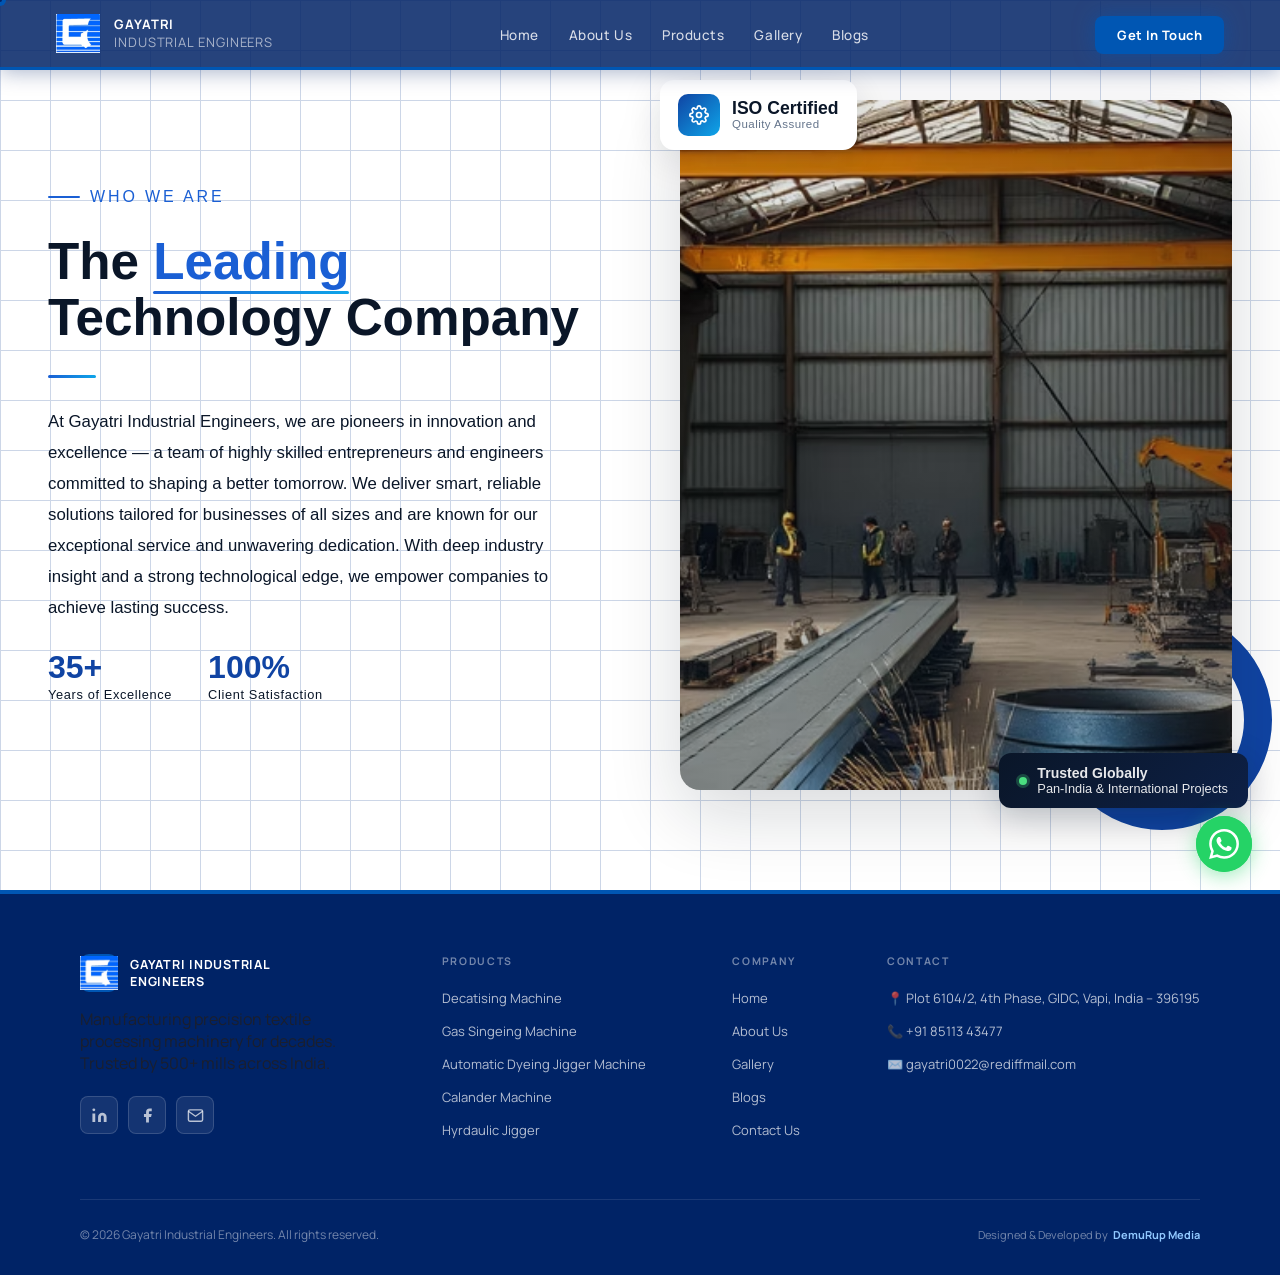
==== commit f938a967: "Update println message from 'Hello' to 'Goodbye'" ====
--- a/about.html
+++ b/about.html
@@ -1,601 +1,390 @@
 <!DOCTYPE html>
 <html lang="en">
-
 <head>
   <meta charset="UTF-8" />
   <meta name="viewport" content="width=device-width, initial-scale=1.0" />
   <title>Gayatri Industrial Engineers</title>
   <link rel="preconnect" href="https://fonts.googleapis.com" />
   <link rel="preconnect" href="https://fonts.gstatic.com" crossorigin />
-  <link
-    href="https://fonts.googleapis.com/css2?family=Playfair+Display:wght@400;600;700;900&family=Manrope:wght@300;400;500;600;700;800&display=swap"
-    rel="stylesheet" />
+  <link href="https://fonts.googleapis.com/css2?family=Playfair+Display:wght@400;600;700;900&family=Manrope:wght@300;400;500;600;700;800&display=swap" rel="stylesheet" />
   <link rel="stylesheet" href="style.css">
 
-
   <style>
-    /* ── CSS Variables ──────────────────a────────────────────────── */
+    *, *::before, *::after { box-sizing: border-box; margin: 0; padding: 0; }
+
     :root {
-      --white: #FFFFFF;
-      --blue: #1A3AFF;
-      --blue-dark: #0E24CC;
-      --blue-light: #4D6BFF;
-      --blue-pale: #C8D1FF;
-      --text-on-blue: #FFFFFF;
-      --text-main: #0A0F2E;
-      --text-mid: #2A3580;
-      --text-soft: rgba(255, 255, 255, 0.70);
-      --border-blue: rgba(255, 255, 255, 0.18);
-      --border-white: rgba(26, 58, 255, 0.14);
-      --radius: 2px;
-      --transition: 0.35s cubic-bezier(0.4, 0, 0.2, 1);
-    }
-
-    *,
-    *::before,
-    *::after {
-      box-sizing: border-box;
-      margin: 0;
-      padding: 0;
-    }
-
-    body {
-      font-family: 'Jost', sans-serif;
+      --blue-900: #0a1628;
+      --blue-800: #0d2046;
+      --blue-600: #1044a3;
+      --blue-500: #1a5fd4;
+      --blue-400: #3b82f6;
+      --blue-200: #6f8dbc;
+      --blue-100: #dbeafe;
+      --blue-50:  #eff6ff;
+      --white:    #ffffff;
+      --gray-50:  #f8fafc;
+      --gray-200: #e2e8f0;
+      --gray-500: #64748b;
+      --accent:   #0ea5e9;
+    }
+
+    /* ── SECTION SHELL ─────────────────────────────────────── */
+    .about-section {
+      font-family: 'DM Sans', sans-serif;
       background: var(--white);
-      color: var(--text-main);
-    }
-
-    .modal-body strong {
-      color: var(--blue);
-      font-weight: 800;
-    }
-
-    /* ══════════════════════════════════════════════════════════════
-       BLOG SECTION  —  top ~50% ROYAL BLUE  /  bottom ~50% WHITE
-       ══════════════════════════════════════════════════════════════ */
-    .blog-section {
+      overflow: hidden;
       position: relative;
-      overflow: hidden;
-    }
-
-    /* ── Blue band (header lives here) ─────────────────────────── */
-    .blog-top {
-      background: var(--royal);
-      padding: 90px 60px 170px;
-      position: relative;
-
-    }
-
-    .blog-top::before {
-      content: '';
-      position: absolute;
-      top: -140px;
-      right: -140px;
-      width: 460px;
-      height: 460px;
-      border-radius: 50%;
-      background: radial-gradient(circle, rgba(255, 255, 255, 0.07) 0%, transparent 70%);
-      pointer-events: none;
-    }
-
-    .blog-top::after {
-      content: '';
-      position: absolute;
-      bottom: -60px;
-      left: -80px;
-      width: 300px;
-      height: 300px;
-      border-radius: 50%;
-      background: radial-gradient(circle, rgba(255, 255, 255, 0.04) 0%, transparent 70%);
-      pointer-events: none;
-    }
-
-    /* ── White band (grid finishes here) ───────────────────────── */
-    .blog-bottom {
-      background: var(--white);
-      padding-bottom: 100px;
-    }
-
-    /* ── Header (on blue) ──────────────────────────────────────── */
-    .blog-header {
-      text-align: center;
-      position: relative;
-      z-index: 1;
-    }
-
-    .blog-header__eyebrow {
-      display: inline-block;
-      font-size: 10px;
-      font-weight: 500;
-      letter-spacing: 0.38em;
-      text-transform: uppercase;
-      color: var(--blue-pale);
-      margin-bottom: 20px;
-      padding: 0 20px;
-      position: relative;
-    }
-
-    .blog-header__eyebrow::before,
-    .blog-header__eyebrow::after {
-      content: '';
-      position: absolute;
-      top: 50%;
-      width: 36px;
-      height: 1px;
-      background: var(--blue-pale);
-      opacity: 0.5;
-    }
-
-    .blog-header__eyebrow::before {
-      right: 100%;
-    }
-
-    .blog-header__eyebrow::after {
-      left: 100%;
-    }
-
-    .blog-header__title {
-      font-family: 'Cormorant Garamond', serif;
-      font-weight: 300;
-      font-size: clamp(2.4rem, 5vw, 4rem);
-      line-height: 1.1;
-      color: var(--white);
-      letter-spacing: -0.01em;
-      margin-bottom: 18px;
-    }
-
-    .blog-header__title em {
-      font-style: italic;
-      color: var(--blue-pale);
-    }
-
-    .blog-header__subtitle {
-      font-size: 15px;
-      font-weight: 300;
-      color: var(--text-soft);
-      max-width: 440px;
-      margin: 0 auto;
-      line-height: 1.75;
-    }
-
-    /* ── Grid wrapper — straddles the colour seam ──────────────── */
-    .blog-grid-wrapper {
-      max-width: 1200px;
-      margin: -130px auto 0;
-      /* pulls grid up into the blue zone */
-      padding: 0 60px;
-      position: relative;
-      z-index: 10;
-    }
-
-    .blog-grid {
-      display: grid;
-      grid-template-columns: repeat(3, 1fr);
-      gap: 28px;
-    }
-
-    /* ── Checkbox hack — hidden ────────────────────────────────── */
-    .modal-toggle {
-      display: none;
-    }
-
-    /* ── Card ──────────────────────────────────────────────────── */
-    .blog-card {
-      background: var(--white);
-      border: 1px solid var(--border-white);
-      border-radius: var(--radius);
-      overflow: hidden;
-      display: flex;
-      flex-direction: column;
-      box-shadow: 0 4px 24px rgba(26, 58, 255, 0.09);
-      transition: transform var(--transition), box-shadow var(--transition), border-color var(--transition);
-      position: relative;
-    }
-
-    .blog-card::after {
+    }
+
+    /* faint blue grid backdrop */
+    .about-section::before {
       content: '';
       position: absolute;
       inset: 0;
-      border: 2px solid var(--blue);
-      border-radius: var(--radius);
-      opacity: 0;
-      transition: opacity var(--transition);
+      background-image:
+        linear-gradient(var(--blue-200) 1px, transparent 1px),
+        linear-gradient(90deg, var(--blue-200) 1px, transparent 1px);
+      background-size: 50px 50px;
+      opacity: 0.35;
       pointer-events: none;
     }
 
-    .blog-card:hover {
-      transform: translateY(-8px);
-      box-shadow: 0 24px 60px rgba(26, 58, 255, 0.18);
-      border-color: transparent;
-    }
-
-    .blog-card:hover::after {
-      opacity: 1;
-    }
-
-    /* ── Card Image ────────────────────────────────────────────── */
-    .card-image {
+    /* ── INNER WRAPPER ─────────────────────────────────────── */
+    .about-inner {
       position: relative;
-      height: 200px;
+      z-index: 1;
+      max-width: 1280px;
+      margin: 0 auto;
+      padding: 100px 48px;
+      display: grid;
+      grid-template-columns: 1fr 1fr;
+      gap: 80px;
+      align-items: center;
+    }
+
+    /* ── LEFT: TEXT COLUMN ─────────────────────────────────── */
+    .about-text {
+      display: flex;
+      flex-direction: column;
+      gap: 28px;
+    }
+
+    .about-eyebrow {
+      display: inline-flex;
+      align-items: center;
+      gap: 10px;
+      font-family: 'DM Sans', sans-serif;
+      font-size: 1rem;
+      font-weight: 500;
+      letter-spacing: 0.18em;
+      text-transform: uppercase;
+      color: var(--blue-500);
+      animation: fadeSlideUp 0.7s ease both;
+    }
+    .about-eyebrow::before {
+      content: '';
+      display: block;
+      width: 32px;
+      height: 2px;
+      background: var(--blue-500);
+      border-radius: 2px;
+    }
+
+    .about-headline {
+      font-family: 'Syne', sans-serif;
+      font-size: clamp(2rem, 4vw, 3.4rem);
+      font-weight: 800;
+      line-height: 1.1;
+      color: var(--blue-900);
+      animation: fadeSlideUp 0.7s 0.1s ease both;
+    }
+    .about-headline em {
+      font-style: normal;
+      color: var(--blue-500);
+      position: relative;
+    }
+    .about-headline em::after {
+      content: '';
+      position: absolute;
+      left: 0; bottom: -4px;
+      width: 100%; height: 3px;
+      background: linear-gradient(90deg, var(--blue-500), var(--accent));
+      border-radius: 2px;
+    }
+
+    .about-divider {
+      width: 48px;
+      height: 3px;
+      background: linear-gradient(90deg, var(--blue-500), var(--accent));
+      border-radius: 2px;
+      animation: fadeSlideUp 0.7s 0.2s ease both;
+    }
+
+    .about-body {
+      font-size: 1.05rem;
+      line-height: 1.85;
+      color: var(--blue-900);
+      max-width: 520px;
+      animation: fadeSlideUp 0.7s 0.3s ease both;
+    }
+
+    /* stats row */
+    .about-stats {
+      display: flex;
+      gap: 36px;
+      flex-wrap: wrap;
+      animation: fadeSlideUp 0.7s 0.4s ease both;
+    }
+    .stat {
+      display: flex;
+      flex-direction: column;
+      gap: 4px;
+    }
+    .stat-value {
+      font-family: 'Syne', sans-serif;
+      font-size: 2rem;
+      font-weight: 800;
+      color: var(--blue-600);
+      line-height: 1;
+    }
+    .stat-label {
+      font-size: 0.8rem;
+      font-weight: 400;
+      color: var(--blue-900);
+      letter-spacing: 0.05em;
+    }
+
+    /* CTA */
+    .about-cta {
+      display: flex;
+      gap: 16px;
+      flex-wrap: wrap;
+      animation: fadeSlideUp 0.7s 0.5s ease both;
+    }
+    .btn-primary {
+      display: inline-flex;
+      align-items: center;
+      gap: 10px;
+      padding: 14px 28px;
+      background: linear-gradient(135deg, var(--blue-600), var(--blue-500));
+      color: var(--white);
+      font-family: 'DM Sans', sans-serif;
+      font-size: 0.92rem;
+      font-weight: 500;
+      border-radius: 8px;
+      text-decoration: none;
+      border: none;
+      cursor: pointer;
+      box-shadow: 0 8px 28px rgba(16,68,163,0.28);
+      transition: transform 0.2s, box-shadow 0.2s;
+    }
+    .btn-primary:hover {
+      transform: translateY(-2px);
+      box-shadow: 0 12px 36px rgba(16,68,163,0.38);
+    }
+    .btn-primary svg { flex-shrink: 0; }
+
+    .btn-ghost {
+      display: inline-flex;
+      align-items: center;
+      gap: 8px;
+      padding: 14px 24px;
+      background: transparent;
+      color: var(--blue-600);
+      font-family: 'DM Sans', sans-serif;
+      font-size: 0.92rem;
+      font-weight: 500;
+      border: 1.5px solid #bfdbfe;
+      border-radius: 8px;
+      text-decoration: none;
+      cursor: pointer;
+      transition: border-color 0.2s, background 0.2s;
+    }
+    .btn-ghost:hover {
+      border-color: var(--blue-500);
+      background: var(--blue-50);
+    }
+
+    /* ── RIGHT: IMAGE COLUMN ───────────────────────────────── */
+    .about-visual {
+      position: relative;
+      animation: fadeSlideRight 0.8s 0.2s ease both;
+    }
+
+    /* floating card badge */
+    .visual-badge {
+      position: absolute;
+      top: -20px;
+      left: -20px;
+      z-index: 3;
+      background: var(--white);
+      border-radius: 14px;
+      padding: 14px 18px;
+      box-shadow: 0 8px 40px rgba(10,22,40,0.12);
+      display: flex;
+      align-items: center;
+      gap: 12px;
+    }
+    .badge-icon {
+      width: 42px; height: 42px;
+      background: linear-gradient(135deg, var(--blue-600), var(--accent));
+      border-radius: 10px;
+      display: flex; align-items: center; justify-content: center;
+      color: white;
+    }
+    .badge-text { display: flex; flex-direction: column; }
+    .badge-value {
+      font-family: 'Syne', sans-serif;
+      font-size: 1.1rem;
+      font-weight: 800;
+      color: var(--blue-900);
+      line-height: 1;
+    }
+    .badge-label {
+      font-size: 0.72rem;
+      color: var(--gray-500);
+      letter-spacing: 0.04em;
+    }
+
+    /* bottom trust chip */
+    .visual-trust {
+      position: absolute;
+      bottom: -18px;
+      right: -16px;
+      z-index: 3;
+      background: linear-gradient(135deg, var(--blue-900), var(--blue-800));
+      color: var(--white);
+      border-radius: 12px;
+      padding: 12px 20px;
+      display: flex;
+      align-items: center;
+      gap: 10px;
+      box-shadow: 0 8px 32px rgba(10,22,40,0.22);
+      font-family: 'DM Sans', sans-serif;
+    }
+    .trust-dot {
+      width: 8px; height: 8px;
+      border-radius: 50%;
+      background: #4ade80;
+      flex-shrink: 0;
+      box-shadow: 0 0 0 3px rgba(74,222,128,0.25);
+    }
+    .trust-text { font-size: 0.8rem; font-weight: 400; opacity: 0.9; }
+    .trust-text strong { font-weight: 600; display: block; font-size: 0.88rem; opacity: 1; }
+
+    /* main image */
+    .about-img-wrap {
+      position: relative;
+      border-radius: 20px;
       overflow: hidden;
-    }
-
-    .card-image img {
-      width: 100%;
-      height: 100%;
+      box-shadow: 0 24px 72px rgba(10,22,40,0.16);
+      aspect-ratio: 4/5;
+      z-index: 2;
+    }
+    .about-img-wrap::after {
+      content: '';
+      position: absolute;
+      inset: 0;
+      background: linear-gradient(
+        160deg,
+        rgba(10,22,40,0.06) 0%,
+        rgba(10,22,40,0.38) 100%
+      );
+    }
+    .about-img-wrap img {
+      width: 100%; height: 100%;
       object-fit: cover;
       display: block;
-      filter: saturate(0.85);
-      transition: transform 0.6s cubic-bezier(0.4, 0, 0.2, 1), filter var(--transition);
-    }
-
-    .blog-card:hover .card-image img {
-      transform: scale(1.06);
-      filter: saturate(1);
-    }
-
-    .card-category {
+      transition: transform 0.7s ease;
+    }
+    .about-img-wrap:hover img { transform: scale(1.04); }
+
+    /* decorative ring behind image */
+    .visual-ring {
       position: absolute;
-      top: 14px;
-      left: 14px;
-      background: var(--blue);
-      color: var(--white);
-      font-size: 9px;
+      bottom: -40px;
+      right: -40px;
+      width: 220px; height: 220px;
+      border-radius: 50%;
+      border: 28px solid var(--blue-600);
+      z-index: 1;
+    }
+
+    /* ── BOTTOM LOGO BAR ───────────────────────────────────── */
+    .about-partners {
+      position: relative;
+      z-index: 1;
+      border-top: 1px solid var(--gray-200);
+      padding: 36px 48px;
+      max-width: 1280px;
+      margin: 0 auto;
+      display: flex;
+      align-items: center;
+      gap: 40px;
+      flex-wrap: wrap;
+    }
+    .partners-label {
+      font-size: 0.75rem;
       font-weight: 500;
-      letter-spacing: 0.2em;
+      letter-spacing: 0.12em;
       text-transform: uppercase;
-      padding: 5px 12px;
-      border-radius: 1px;
-    }
-
-    /* ── Card Body ─────────────────────────────────────────────── */
-    .card-body {
-      padding: 24px 24px 20px;
-      flex: 1;
-      display: flex;
-      flex-direction: column;
-    }
-
-    .card-meta {
-      display: flex;
-      align-items: center;
-      gap: 10px;
-      margin-bottom: 12px;
-    }
-
-    .card-date,
-    .card-read-time {
-      font-size: 10.5px;
-      color: #8890BB;
-      letter-spacing: 0.04em;
-    }
-
-    .card-dot {
-      width: 3px;
-      height: 3px;
-      border-radius: 50%;
-      background: var(--blue);
-      opacity: 0.35;
-    }
-
-    .card-title {
-      font-family: 'Cormorant Garamond', serif;
-      font-weight: 600;
-      font-size: 1.28rem;
-      line-height: 1.25;
-      color: var(--text-main);
-      margin-bottom: 10px;
-      letter-spacing: -0.01em;
-      transition: color var(--transition);
-    }
-
-    .blog-card:hover .card-title {
-      color: var(--blue);
-    }
-
-    .card-summary {
-      font-size: 13px;
-      font-weight: 300;
-      color: #3A4070;
-      line-height: 1.65;
-      margin-bottom: 18px;
-      flex: 1;
-      display: -webkit-box;
-      /* -webkit-line-clamp: 2; */
-      -webkit-box-orient: vertical;
-      overflow: hidden;
-    }
-
-    .card-footer {
-      display: flex;
-      align-items: center;
-      justify-content: space-between;
-      padding-top: 16px;
-      border-top: 1px solid rgba(26, 58, 255, 0.08);
-    }
-
-    .read-more-label {
-      display: inline-flex;
-      align-items: center;
-      gap: 8px;
-      font-size: 10px;
-      font-weight: 500;
-      letter-spacing: 0.2em;
+      color: var(--gray-500);
+      white-space: nowrap;
+    }
+    .partners-logos {
+      display: flex;
+      gap: 36px;
+      align-items: center;
+      flex-wrap: wrap;
+    }
+    .partner-chip {
+      font-family: 'Syne', sans-serif;
+      font-size: 0.88rem;
+      font-weight: 700;
+      color: var(--gray-500);
+      opacity: 0.55;
+      letter-spacing: 0.05em;
       text-transform: uppercase;
-      color: var(--blue);
-      cursor: pointer;
-      transition: gap var(--transition), color var(--transition);
-    }
-
-    .read-more-label::after {
-      content: '→';
-      font-size: 13px;
-      transition: transform var(--transition);
-    }
-
-    .read-more-label:hover {
-      color: var(--blue-dark);
-      gap: 14px;
-    }
-
-    .read-more-label:hover::after {
-      transform: translateX(4px);
-    }
-
-    .card-author {
-      display: flex;
-      align-items: center;
-      gap: 8px;
-    }
-
-    .author-avatar {
-      width: 26px;
-      height: 26px;
-      border-radius: 50%;
-      object-fit: cover;
-      border: 1.5px solid var(--border-white);
-      filter: saturate(0.8);
-    }
-
-    .author-name {
-      font-size: 10.5px;
-      color: #8890BB;
-    }
-
-    /* ══════════════════════════════════════════════════════════════
-       MODAL
-       KEY FIX: each  <input id="modal-N">  is immediately followed
-       by its  <div class="modal-overlay">  at the BODY level.
-       CSS adjacent sibling:  .modal-toggle:checked + .modal-overlay
-       Both the ✕ button AND the backdrop label point to the checkbox
-       so clicking either un-checks it and hides the overlay.
-       ══════════════════════════════════════════════════════════════ */
-    .modal-toggle:checked+.modal-overlay {
-      display: flex;
-    }
-
-    .modal-overlay {
-      display: none;
-      position: fixed;
-      inset: 0;
-      z-index: 9999;
-      align-items: center;
-      justify-content: center;
-      padding: 24px;
-    }
-
-    .modal-backdrop {
-      position: absolute;
-      inset: 0;
-      background: rgba(10, 15, 46, 0.52);
-      backdrop-filter: blur(14px) saturate(1.5);
-      -webkit-backdrop-filter: blur(14px) saturate(1.5);
-    }
-
-    .modal-backdrop-label {
-      position: absolute;
-      inset: 0;
+      transition: opacity 0.2s;
       cursor: default;
-      z-index: 1;
-    }
-
-    .modal-window {
-      position: relative;
-      z-index: 2;
-      background: var(--white);
-      border: 1px solid var(--border-white);
-      border-radius: 2px;
-      max-width: 640px;
-      width: 100%;
-      max-height: 88vh;
-      overflow-y: auto;
-      box-shadow: 0 40px 100px rgba(10, 15, 46, 0.28), 0 0 0 1px rgba(26, 58, 255, 0.1);
-      display: flex;
-      flex-direction: column;
-    }
-
-    .modal-window::-webkit-scrollbar {
-      width: 3px;
-    }
-
-    .modal-window::-webkit-scrollbar-thumb {
-      background: var(--blue-light);
-      border-radius: 2px;
-    }
-
-    /* ── Close button — solid blue circle, white ✕ ─────────────── */
-    .modal-close-label {
-      position: absolute;
-      top: 16px;
-      right: 16px;
-      z-index: 10;
-      width: 38px;
-      height: 38px;
-      background: var(--blue);
-      border-radius: 50%;
-      display: flex;
-      align-items: center;
-      justify-content: center;
-      cursor: pointer;
-      transition: background var(--transition), transform var(--transition);
-    }
-
-    .modal-close-label:hover {
-      background: var(--blue-dark);
-      transform: rotate(90deg) scale(1.08);
-    }
-
-    .modal-close-label svg {
-      width: 14px;
-      height: 14px;
-      stroke: var(--white);
-      stroke-width: 2.2;
-      stroke-linecap: round;
-    }
-
-    .modal-hero {
-      position: relative;
-    }
-
-    .modal-image {
-      width: 100%;
-      height: 260px;
-      object-fit: cover;
-      display: block;
-    }
-
-    .modal-hero::after {
-      content: '';
-      position: absolute;
-      bottom: 0;
-      left: 0;
-      right: 0;
-      height: 80px;
-      background: linear-gradient(to top, rgba(26, 58, 255, 0.18), transparent);
-      pointer-events: none;
-    }
-
-    .modal-content {
-      padding: 40px 44px 36px;
-    }
-
-    .modal-eyebrow {
-      font-size: 10px;
-      font-weight: 500;
-      letter-spacing: 0.32em;
-      text-transform: uppercase;
-      color: var(--blue);
-      margin-bottom: 14px;
-    }
-
-    .modal-title {
-      font-family: 'Cormorant Garamond', serif;
-      font-weight: 300;
-      font-size: clamp(1.6rem, 3vw, 2.2rem);
-      line-height: 1.15;
-      color: var(--text-main);
-      letter-spacing: -0.01em;
-    }
-
-    .modal-divider {
-      width: 44px;
-      height: 1px;
-      background: var(--blue);
-      opacity: 0.45;
-      margin: 18px 0;
-    }
-
-    .modal-meta {
-      display: flex;
-      align-items: center;
-      gap: 14px;
-      margin-bottom: 22px;
-    }
-
-    .modal-meta-item {
-      font-size: 11px;
-      color: #8890BB;
-      letter-spacing: 0.04em;
-    }
-
-    .modal-meta-sep {
-      width: 3px;
-      height: 3px;
-      border-radius: 50%;
-      background: var(--blue);
-      opacity: 0.3;
-    }
-
-    .modal-body {
-      font-size: 15px;
-      font-weight: 300;
-      line-height: 1.82;
-      color: #3A4070;
-    }
-
-    .modal-body p {
-      margin-bottom: 16px;
-    }
-    .modal-body h1{
-      line-height: 1.3em; ;
-      padding-bottom: 2px;
-
-    }
-
-    .modal-body p:last-child {
-      margin-bottom: 0;
-    }
-
-    /* ── Responsive ────────────────────────────────────────────── */
-    @media (max-width: 1024px) {
-      .blog-top {
-        padding: 72px 40px 150px;
+    }
+    .partner-chip:hover { opacity: 0.9; }
+
+    /* ── ANIMATIONS ────────────────────────────────────────── */
+    @keyframes fadeSlideUp {
+      from { opacity: 0; transform: translateY(24px); }
+      to   { opacity: 1; transform: translateY(0);    }
+    }
+    @keyframes fadeSlideRight {
+      from { opacity: 0; transform: translateX(32px); }
+      to   { opacity: 1; transform: translateX(0);    }
+    }
+
+    /* ── RESPONSIVE ────────────────────────────────────────── */
+    @media (max-width: 900px) {
+      .about-inner {
+        grid-template-columns: 1fr;
+        gap: 48px;
+        padding: 72px 32px 64px;
       }
-
-      .blog-grid-wrapper {
-        padding: 0 40px;
-      }
-
-      .blog-grid {
-        grid-template-columns: repeat(2, 1fr);
-      }
-    }
-
-    @media (max-width: 640px) {
-      .blog-top {
-        padding: 56px 20px 140px;
-      }
-
-      .blog-grid-wrapper {
-        padding: 0 16px;
-        margin-top: -110px;
-      }
-
-      .blog-grid {
-        grid-template-columns: 1fr;
-        gap: 18px;
-      }
-
-      .blog-bottom {
-        padding-bottom: 60px;
-      }
-
-      .blog-header__eyebrow::before,
-      .blog-header__eyebrow::after {
-        display: none;
-      }
-
-      .modal-content {
-        padding: 28px 22px 24px;
-      }
-
-      .modal-image {
-        height: 190px;
-      }
+      .about-visual { order: -1; max-width: 540px; margin: 0 auto; }
+      .about-img-wrap { aspect-ratio: 16/9; }
+      .visual-badge { top: -14px; left: 14px; }
+      .visual-trust { bottom: -14px; right: 14px; }
+      .visual-ring { display: none; }
+      .about-partners { padding: 32px; }
+    }
+
+    @media (max-width: 500px) {
+      .about-inner { padding: 56px 20px 48px; gap: 40px; }
+      .about-stats { gap: 24px; }
+      .about-cta { flex-direction: column; }
+      .btn-primary, .btn-ghost { justify-content: center; }
+      .about-partners { padding: 24px 20px; gap: 20px; }
     }
   </style>
+
 </head>
-
 <body>
 
   <!-- ─ Custom cursor ─ -->
@@ -615,8 +404,7 @@
         Gayatri<br><span>Industrial Engineers</span>
       </div></a>
     </div>
-    
-    <ul class="nav-links">
+        <ul class="nav-links">
       <li><a href="index.html">Home</a></li>
       <li><a href="about.html">About Us</a></li>
       <li><a href="product-section.html">Products</a></li>
@@ -645,1791 +433,115 @@
     <a href="contact.html" class="mobile-cta">Get In Touch</a>
   </div>
 
-  <!-- Blog section -->
-
-  <!--
-  ══════════════════════════════════════════════════════════════════
-  ALL CHECKBOXES + MODALS live here at body level so the CSS
-  adjacent-sibling selector  (.modal-toggle:checked + .modal-overlay)
-  works correctly. The ✕ label and backdrop label both set for="modal-N"
-  which un-checks the checkbox and collapses the overlay — no JS needed.
-  ══════════════════════════════════════════════════════════════════
--->
-
-  <!-- ── Modal 1 ─────────────────────────────────────────────────── -->
-  <input type="checkbox" class="modal-toggle" id="modal-1">
-  <div class="modal-overlay">
-    <div class="modal-backdrop"><label class="modal-backdrop-label" for="modal-1"></label></div>
-    <div class="modal-window">
-      <label class="modal-close-label" for="modal-1" aria-label="Close">
-        <svg viewBox="0 0 24 24" fill="none">
-          <path d="M18 6 6 18M6 6l12 12" />
-        </svg>
-      </label>
-      <div class="modal-hero">
-        <img class="modal-image" src="Blog-Pic/1.avif" alt="Decatising Machine Process">
-      </div>
-      <div class="modal-content">
-        <p class="modal-eyebrow"> · 14 April </p>
-        <h2 class="modal-title">Decatising Machine Process, Types & Benefits in India</h2>
-        <div class="modal-divider"></div>
-        <div class="modal-meta">
-          <span class="modal-meta-item">5 min read</span>
+  <!-- ═══════════════════════════════════════
+       About section
+  ═══════════════════════════════════════ -->
+  
+
+<!-- ══════════════════════════════════════════════════════════
+     ABOUT US SECTION — Gayatri Industrial Engineers
+══════════════════════════════════════════════════════════════ -->
+<section class="about-section" aria-label="About Us">
+
+  <div class="about-inner">
+
+    <!-- LEFT: TEXT -->
+    <div class="about-text">
+
+      <span class="about-eyebrow">Who We Are</span>
+
+      <h2 class="about-headline">
+        The <em>Leading</em><br>Technology Company
+      </h2>
+
+      <div class="about-divider"></div>
+
+      <p class="about-body">
+        At Gayatri Industrial Engineers, we are pioneers in innovation and excellence — a team of highly skilled entrepreneurs and engineers committed to shaping a better tomorrow. We deliver smart, reliable solutions tailored for businesses of all sizes and are known for our exceptional service and unwavering dedication. With deep industry insight and a strong technological edge, we empower companies to achieve lasting success.
+      </p>
+
+      <!-- Stats -->
+      <div class="about-stats">
+        <div class="stat">
+          <span class="stat-value">35+</span>
+          <span class="stat-label">Years of Excellence</span>
         </div>
-        <div class="modal-body">
-          <h1>What is a Decatising Machine?</h1>
-          <p>Complete Guide for Textile Manufacturers | Gayatri Industrial Engineers
-            In the modern textile industry, fabric finishing is what defines quality. No matter how well a fabric is
-            woven or dyed, its final appearance, feel, and performance depend heavily on finishing processes. One such
-            critical process—especially for premium suiting and wool fabrics—is decatising.</p>
-          <br>
-          <p>
-            At <strong>Gayatri Industrial Engineers</strong>, we manufacture advanced Decatising Machines that help
-            textile mills achieve consistent quality, superior finish, and higher production efficiency.
-          </p>
-          <h1>What is Decatising in Textile Processing?</h1>
-          <P><strong>Decatising</strong>is a <strong>steam-based fabric finishing process </strong> used to improve the
-            <strong>dimensional stability, surface finish, and handle of fabrics.</strong></P>
-          <p>It is widely used in:
-            <li>Wool fabric finishing</li>
-            <li>Wool blend fabric processing</li>
-            <li>Suiting fabric manufacturing</li>This process ensures that fabrics maintain their shape, texture, and
-            appearance even after washing, pressing, or long-term use.
-          </p>
-          <h1>What is a Decatising Machine?</h1>
-          <p>A<strong> Decatising Machine</strong>is a<strong>textile finishing equipment</strong>designed to treat
-            fabrics using <strong>controlled steam, heat, and pressure.</strong></p>
-          <p>It plays a key role in:
-            <li>Reducing fabric shrinkage</li>
-            <li>Enhancing fabric luster and smoothness</li>
-            <li>Improving fabric hand feel</li>
-            <li> Setting the fabric structure permanently</li>
-            At Gayatri Industrial Engineers, our machines are built to deliver <strong>precision finishing, energy
-              efficiency, and long-term reliability.</strong>
-          </p>
-          <h1>How Does a strDecatising Machine Work?</h1>
-          <P>The <strong>decatising process</strong> follows a structured workflow to ensure uniform results:
-            <li><strong>Fabric Winding on Perforated Roller:- </strong>Fabric is wound along with a wrapper cloth to
-              ensure even steam penetration.</li>
-            <li> <strong>Steam Application:- </strong>High-pressure steam passes through the fabric layers, conditioning
-              the fibers.</li>
-            <li><strong> Heat & Pressure Setting:- </strong>Controlled temperature and pressure help set the fabric
-              structure.</li>
-            <li><strong>Cooling & Stabilization:-</strong>Cooling locks in the finish and ensures dimensional stability.
-            </li>
-            <li><strong>Fabric Unwinding;-</strong> The finished fabric is ready for further processing or dispatch.
-            </li>
-          </P>
-          <h1>Types of Decatising Machines in Textile Industry</h1>
-          <h3>Batch Decatising Machine</h3>
-          <li>Best for high-quality, low-volume production</li>
-          <li>Offers better control over finishing parameters</li>
-          <li>Used in premium suiting fabric manufacturing</li>
-          <h3>Continuous Decatising Machine</h3>
-          <li>Suitable for large-scale textile production</li>
-          <li>Higher efficiency and output</li>
-          <li>Ideal for processing mills and export units</li>
-          <h1>Advantages of Using a Decatising Machine</h1>
-          <ul><strong>✔ Improves Fabric Dimensional Stability</strong><br>Minimizes shrinkage during garment production
-            and usage.</ul>
-          <ul><strong>✔ Enhances Fabric Finish & Appearance</strong><br>Provides a smooth, lustrous, and premium look.
-          </ul>
-          <ul><strong>✔ Better Fabric Hand Feel</strong><br>Improves softness and overall texture</ul>
-          <ul><strong>✔ Consistent Fabric Quality</strong><br>Uniform finishing across entire batches.</ul>
-          <ul><strong>✔ Uniform finishing across entire batches.</strong><br>✔ High-quality finishing leads to better
-            pricing and export potential.</ul>
-          <h1>Applications of Decatising Machines</h1>
-          <p>Decatising machines are essential in:
-            <li>Suiting fabric processing plants</li>
-            <li>Wool and wool-blend textile mills</li>
-            <li>Textile finishing units</li>
-            <li>Export-oriented textile manufacturing</li>
-          </p>
-          <h1>Why Choose Gayatri Industrial Engineers for Decatising Machines?</h1>
-          <P>
-            As a <strong>leading textile machinery manufacturer in India, </strong> Gayatri Industrial Engineers offers:
-            <li>Heavy-duty and robust machine construction</li>
-            <li>Energy-efficient steam consumption systems</li>
-            <li>Custom-built machine sizes (54” to 130” roller face width)</li>
-            <li>Low maintenance and long operational life</li>
-            <li>We focus on delivering machines that improve <strong>productivity, consistency, and fabric
-                quality.</strong></li>
-          </P>
-          <h1>Conclusion</h1>
-          <p>A <strong>Decatising Machine </strong> is a <strong>must-have textile finishing machine</strong> for
-            manufacturers aiming to produce <strong>high-quality suiting and wool fabrics.</strong>high-quality suiting
-            and wool fabrics <br>
-            If you are looking to upgrade your finishing process, investing in a<strong> high-performance decatising
-              machine</strong> can significantly enhance your production quality and profitability.
-
-          </p>
-
-
-
-
+        <!-- <div class="stat">
+          <span class="stat-value">5K+</span>
+          <span class="stat-label">Projects Delivered</span>
+        </div> -->
+        <div class="stat">
+          <span class="stat-value">100%</span>
+          <span class="stat-label">Client Satisfaction</span>
         </div>
       </div>
-    </div>
-  </div>
-
-  <!-- ── Modal 2 ─────────────────────────────────────────────────── -->
-  <input type="checkbox" class="modal-toggle" id="modal-2">
-  <div class="modal-overlay">
-    <div class="modal-backdrop"><label class="modal-backdrop-label" for="modal-2"></label></div>
-    <div class="modal-window">
-      <label class="modal-close-label" for="modal-2" aria-label="Close">
-        <svg viewBox="0 0 24 24" fill="none">
-          <path d="M18 6 6 18M6 6l12 12" />
-        </svg>
-      </label>
-      <div class="modal-hero">
-        <img class="modal-image" src="blog-pic/2.avif" alt="Cosmos abstract">
-      </div>
-      <div class="modal-content">
-        <p class="modal-eyebrow">· 7 April</p>
-        <h2 class="modal-title">Decatising Machine Pricing in India: A Comprehensive Guide</h2>
-        <div class="modal-divider"></div>
-        <div class="modal-meta">
-          <span class="modal-meta-sep"></span><span class="modal-meta-item">6 min read</span>
+
+      <!-- CTA Buttons -->
+      <!-- <div class="about-cta">
+        <a href="#contact" class="btn-primary">
+          <svg width="17" height="17" viewBox="0 0 24 24" fill="none" stroke="currentColor" stroke-width="2" stroke-linecap="round" stroke-linejoin="round">
+            <rect x="3" y="4" width="18" height="18" rx="2"/><line x1="16" y1="2" x2="16" y2="6"/><line x1="8" y1="2" x2="8" y2="6"/><line x1="3" y1="10" x2="21" y2="10"/>
+          </svg>
+          Schedule a Meeting
+        </a>
+        <a href="#sales" class="btn-ghost">
+          Contact Sales
+          <svg width="15" height="15" viewBox="0 0 24 24" fill="none" stroke="currentColor" stroke-width="2" stroke-linecap="round" stroke-linejoin="round">
+            <line x1="5" y1="12" x2="19" y2="12"/><polyline points="12 5 19 12 12 19"/>
+          </svg>
+        </a>
+      </div> -->
+
+    </div><!-- /about-text -->
+
+    <!-- RIGHT: VISUAL -->
+    <div class="about-visual">
+
+      <!-- Floating badge: top-left -->
+      <div class="visual-badge">
+        <div class="badge-icon">
+          <svg width="20" height="20" viewBox="0 0 24 24" fill="none" stroke="white" stroke-width="2" stroke-linecap="round" stroke-linejoin="round">
+            <circle cx="12" cy="12" r="3"/><path d="M19.4 15a1.65 1.65 0 0 0 .33 1.82l.06.06a2 2 0 1 1-2.83 2.83l-.06-.06a1.65 1.65 0 0 0-1.82-.33 1.65 1.65 0 0 0-1 1.51V21a2 2 0 1 1-4 0v-.09A1.65 1.65 0 0 0 9 19.4a1.65 1.65 0 0 0-1.82.33l-.06.06a2 2 0 1 1-2.83-2.83l.06-.06A1.65 1.65 0 0 0 4.68 15a1.65 1.65 0 0 0-1.51-1H3a2 2 0 1 1 0-4h.09A1.65 1.65 0 0 0 4.6 9a1.65 1.65 0 0 0-.33-1.82l-.06-.06a2 2 0 1 1 2.83-2.83l.06.06A1.65 1.65 0 0 0 9 4.68a1.65 1.65 0 0 0 1-1.51V3a2 2 0 1 1 4 0v.09a1.65 1.65 0 0 0 1 1.51 1.65 1.65 0 0 0 1.82-.33l.06-.06a2 2 0 1 1 2.83 2.83l-.06.06A1.65 1.65 0 0 0 19.4 9a1.65 1.65 0 0 0 1.51 1H21a2 2 0 1 1 0 4h-.09a1.65 1.65 0 0 0-1.51 1z"/>
+          </svg>
         </div>
-        <div class="modal-body">
-          <p>Decatising machines play a crucial role in the textile industry, especially in fabric finishing processes.
-            These machines help in stabilizing the fabric dimensions, enhancing the texture, and improving the overall
-            quality of the textile products. Understanding the pricing of decatising machines in India is essential for
-            manufacturers and industrial processing units aiming to optimize their production efficiency and
-            cost-effectiveness.</p>
-          <h1>Understanding Decatising Machine Pricing in India.</h1>
-          <p>When considering the purchase of a decatising machine, it is important to understand the factors that
-            influence its price. The pricing of these machines in India varies based on several parameters:
-            <li><strong>Machine Capacity: </strong>Larger machines with higher fabric processing capacity tend to cost
-              more.</li>
-            <li><strong>Technology and Features:</strong> Advanced features such as automated controls, energy
-              efficiency, and multi-functional capabilities increase the price.</li>
-            <li><strong>Material and Build Quality: </strong>Machines made with superior materials and robust
-              construction have higher durability and cost.</li>
-            <li><strong>Brand and Manufacturer: </strong>Established manufacturers with a reputation for quality and
-              service may price their machines higher.</li>
-            <li><strong>Customization: </strong> Tailored solutions to meet specific production needs can affect the
-              overall cost. </li>
-          </p><br>
-          <p>The Indian market offers a range of decatising machines, from basic models suitable for small-scale
-            operations to sophisticated units designed for large textile mills. It is advisable to evaluate the specific
-            requirements of your production line before making a purchase decision.</p>
-          <img src="Decatising Machine/deca_machine.png" alt="">
-          <h1>Key Components Affecting Decatising Machine Costs</h1>
-          <p>To better understand the pricing, it is helpful to break down the main components that contribute to the
-            cost of a decatising machine:</p>
-          <p>
-            <li><strong>Heating System </strong><br>The heating mechanism, often steam-based, is critical for the
-              decatising process. Efficient and uniform heating systems add to the machine's cost but improve fabric
-              quality.</li>
-            <li><strong>Fabric Handling Mechanism </strong> <br>This includes rollers, conveyors, and tension control
-              systems. Precision in fabric handling reduces defects and wastage, justifying higher investment. </li>
-            <li><strong>Control Systems</strong><br>Modern machines incorporate digital controls and automation for
-              better process management. These systems enhance productivity but increase the initial cost.</li>
-            <li><strong>Safety Features </strong><br>Compliance with safety standards and inclusion of protective
-              devices are essential, especially in industrial settings.</li>
-            <li><strong>Energy Efficiency </strong><br>Machines designed to minimize energy consumption may have higher
-              upfront costs but offer savings in the long run.</li><br>
-            Understanding these components helps in assessing the value proposition of different machines and selecting
-            one that aligns with operational goals.
-          </p>
-          <h1>How much does a textile factory cost in India? </h1>
-          <p>Setting up a textile factory involves multiple investments beyond machinery. The cost depends on factors
-            such as location, factory size, infrastructure, labor, and technology adoption. Here is a general overview:
-            <li><strong>Land and Building: </strong>osts vary widely depending on the region and factory size.
-              Industrial zones may offer competitive rates.</li>
-            <li><strong>Machinery and Equipment: </strong>This includes decatising machines, looms, dyeing units, and
-              finishing equipment. Machinery costs can range from a few lakhs to several crores INR.</li>
-            <li><strong>Utilities and Infrastructure</strong> Power supply, water, waste management, and other utilities
-              add to the setup cost.</li>
-            <li><strong>Labor and Training: </strong>Skilled workforce and training programs are essential for efficient
-              operations.</li>
-            <li><strong>Licenses and Compliance: </strong>Regulatory approvals and environmental clearances may involve
-              additional expenses.</li>
-<br>
-            A well-planned investment in machinery like decatising machines can significantly enhance fabric quality and
-            production efficiency, impacting the overall profitability of the factory
-
-          </p>
-          <img src="Decatising Machine/DSC_0202-.png" alt="">
-          <h1>Practical Tips for Evaluating Decatising Machine Costs</h1>
-          <p>When assessing the cost of decatising machines, consider the following practical tips:
-            <li><strong>Compare Multiple Quotes: </strong> Obtain detailed quotations from several manufacturers to
-              understand market rates.
-            </li>
-            <li><strong>Evaluate Total Cost of Ownership: </strong> Look beyond the initial price to include
-              maintenance, energy consumption, and spare parts availability. </li>
-            <li><strong>Check for After-Sales Support: </strong>Reliable service and technical support can reduce
-              downtime and repair costs.</li>
-            <li> <strong>Assess Machine Efficiency:</strong> Assess Machine Efficiency:</li>
-            <li> <strong>Consider Scalability: </strong> Choose machines that can accommodate future production
-              increases without major upgrades.</li>
-<br>
-            By applying these guidelines, you can make an informed decision that balances cost with performance and
-            long-term benefits.
-          </p>
-          <h1>Where to Find Reliable Information on Decatising Machine Pricing</h1>
-          <p>For those interested in detailed pricing and specifications, consulting industry experts and manufacturers
-            directly is advisable. Online resources and industry reports can provide general insights, but personalized
-            advice ensures alignment with specific production needs.
-          </p>
-          <h1>Final Thoughts on Investing in Decatising Machines</h1>
-          <p>
-
-            Investing in a decatising machine is a strategic decision that impacts fabric quality and production
-            efficiency. By understanding the factors influencing pricing and evaluating machines based on capacity,
-            technology, and support, manufacturers can select equipment that meets their operational goals.
-            <br><br>
-
-            Continuous innovation in textile machinery manufacturing, as exemplified by industry leaders, ensures that
-            advanced and cost-effective solutions remain accessible. This commitment to quality and innovation supports
-            the growth and competitiveness of textile production units worldwide.
-            <br>
-            <br>
-
-            Choosing the right decatising machine is not just about the initial cost but about securing a reliable,
-            efficient, and sustainable production process for the future.
-
-          </p>
-
+        <div class="badge-text">
+          <span class="badge-value">ISO Certified</span>
+          <span class="badge-label">Quality Assured</span>
         </div>
       </div>
-    </div>
-  </div>
-
-  <!-- ── Modal 3 ─────────────────────────────────────────────────── -->
-  <input type="checkbox" class="modal-toggle" id="modal-3">
-  <div class="modal-overlay">
-    <div class="modal-backdrop"><label class="modal-backdrop-label" for="modal-3"></label></div>
-    <div class="modal-window">
-      <label class="modal-close-label" for="modal-3" aria-label="Close">
-        <svg viewBox="0 0 24 24" fill="none">
-          <path d="M18 6 6 18M6 6l12 12" />
-        </svg>
-      </label>
-      <div class="modal-hero">
-        <img class="modal-image" src="blog-pic/3.avif" alt="Ocean horizon">
-      </div>
-      <div class="modal-content">
-        <p class="modal-eyebrow"> 4 April</p>
-        <h2 class="modal-title">Affordable Singeing Machines: Affordable Singeing Machine Pricing and Features.</h2>
-        <div class="modal-divider"></div>
-        <div class="modal-meta">
-          <span class="modal-meta-sep"></span><span class="modal-meta-item">4 min read</span>
-        </div>
-        <div class="modal-body">
-          <p>Singeing machines play a crucial role in textile manufacturing by improving fabric quality and appearance.
-            These machines remove protruding fibers from fabric surfaces, resulting in a smoother, cleaner finish. For
-            textile manufacturers and industrial processing units, selecting the right singeing machine involves
-            balancing performance, features, and cost. In this post, I will explore the key aspects of affordable
-            singeing machines, focusing on pricing and features that matter most to the industry.</p>
-          <h1>Understanding Affordable Singeing Machine Pricing</h1>
-          <p>When considering singeing machines, price is a significant factor. However, affordability does not mean
-            compromising on quality or efficiency. The cost of singeing machines varies based on several factors:
-            <li><strong>Machine capacity and speed: </strong> Higher capacity machines with faster processing speeds
-              tend to cost more.</li>
-            <li><strong>Technology and automation: </strong>Advanced features like automatic controls, safety
-              mechanisms, and energy-efficient designs influence pricing.</li>
-            <li><strong>Fabric compatibility: </strong> Machines designed for specific fabric types or blends may have
-              different price points. </li>
-            <li><strong>Brand and manufacturer reputation: </strong>Established manufacturers often price their machines
-              based on reliability and after-sales support. </li>
-<br>
-            Typically, affordable singeing machines fall within a mid-range price bracket, offering a balance between
-            cost and essential features. For those interested in exploring options, I recommend checking out the
-            affordable singeing machine price range available from reputable manufacturers
-          </p>
-
-          <img src="blog-pic/3-1.avif" alt="">
-          <h1>Key Features to Look for in Affordable Singeing Machines</h1>
-          <p>Choosing the right singeing machine requires understanding the features that impact fabric quality and
-            operational efficiency. Here are some important features to consider:</p>
-          <ol>
-            <strong>
-              <li> Adjustable Flame Control
-              </li>
-            </strong>
-            <p>
-              The singeing process involves passing fabric over a flame to burn off surface fibers. Adjustable flame
-              control allows operators to fine-tune the intensity based on fabric type and thickness. This flexibility
-              helps prevent fabric damage and ensures consistent results.
-
-
-            </p>
-            <strong>
-              <li>2. Fabric Speed Regulation</li>
-            </strong>
-            <br>
-            <p>
-              Controlling the fabric feed speed is essential for uniform singeing. Machines with variable speed settings
-              enable manufacturers to optimize processing for different fabric weights and textures.
-            </p>
-
-            <strong>
-              <li>Safety Mechanisms</li>
-            </strong>
-            <br>
-            <p>
-              Safety is paramount in industrial settings. Affordable singeing machines should include features such as
-              flame failure detection, emergency stop buttons, and protective covers to minimize risks during operation.
-            </p>
-
-            <strong>
-              <li>Energy Efficiency</li>
-            </strong>
-            <br>
-            <p>
-              Modern singeing machines incorporate energy-saving technologies that reduce fuel consumption and
-              operational costs. Look for machines with efficient burners and insulation to maximize energy use.
-
-
-            </p>
-
-            <strong>
-              <li>Ease of Maintenance
-              </li>
-            </strong>
-            <br>
-            <p>
-              Machines designed for easy access to components and simple cleaning procedures reduce downtime and
-              maintenance costs. This feature is especially valuable in high-volume production environments.
-            </p>
-
-            <strong>
-              <li>Automation and Control Systems</li>
-            </strong>
-            <br>
-            <p>
-              While fully automated singeing machines may be more expensive, affordable models often include basic
-              control panels for monitoring and adjusting key parameters. This improves process consistency and reduces
-              operator error.
-            </p>
-          </ol>
-
-          <h1>What are the Different Types of Singeing in Textile?
-          </h1>
-          <p>Singeing can be performed using various methods, each suited to different fabric types and production
-            requirements. Understanding these types helps in selecting the appropriate machine.</p>
-
-          <ol>
-            <li><strong>Gas Singeing</strong></li>
-            <p>This is the most common method, where fabric passes over a gas flame. It is suitable for cotton,
-              polyester, and blended fabrics. Gas singeing machines are widely used due to their efficiency and
-              relatively low operating costs.
-            </p>
-
-            <li><strong>Plate Singeing</strong></li>
-            <p>In this method, fabric contacts a heated metal plate that burns off surface fibers. Plate singeing is
-              less common but useful for delicate fabrics that may be damaged by open flames.
-
-            </p>
-
-            <li><strong>Biogas Singeing</strong></li>
-            <p>An eco-friendly alternative, biogas singeing uses biogas as fuel instead of conventional gas. This method
-              reduces environmental impact and can be cost-effective in regions with biogas availability.</p>
-
-
-            <li><strong>Infrared Singeing</strong></li>
-            <p>Infrared singeing uses infrared radiation to remove fibers without direct flame contact. It is suitable
-              for sensitive fabrics and offers precise control but is generally more expensive.
-
-            </p>
-
-
-            <li><strong>Singeing with Steam</strong></li>
-            <p>Some machines combine singeing with steam treatment to improve fabric smoothness and reduce static. This
-              hybrid approach enhances fabric quality but requires more complex machinery.</p>
-          </ol>
-          <img src="blog-pic/3-2.avif" alt="">
-
-          <h1>Practical Recommendations for Selecting an Affordable Singeing Machine
-          </h1>
-          <p> Based on my experience and industry insights, here are some actionable tips for selecting a singeing
-            machine that balances affordability and performance: </p>
-
-
-          <ol>
-            <li><strong>Assess Your Fabric Range </strong></li>
-            <p>Identify the types of fabrics you process most frequently. Choose a machine compatible with those fabrics
-              to avoid damage and ensure optimal results.</p>
-
-            <li><strong>Evaluate Production Volume </strong></li>
-            <p> Match the machine capacity to your production needs. Overcapacity machines increase costs unnecessarily,
-              while undercapacity machines may slow down production.</p>
-
-            <li><strong>Prioritize Essential Features</strong></li>
-            <p>Focus on features that directly impact fabric quality and safety. Adjustable flame control, speed
-              regulation, and safety mechanisms should be non-negotiable.</p>
-
-            <li><strong> Consider Energy Consumption </strong></li>
-            <p>Calculate potential energy savings from efficient machines. Lower operating costs can offset higher
-              initial investment over time.
-
-            </p>
-
-            <li><strong> Check Manufacturer Support
-
-              </strong></li>
-            <p>Reliable after-sales service and availability of spare parts are critical for minimizing downtime.</p>
-
-            <li><strong>Request Demonstrations </strong></li>
-            <p>Whenever possible, see the machine in operation or request sample processing to evaluate performance
-              firsthand.</p>
-
-            <li><strong>Review User Feedback </strong></li>
-            <p>Seek reviews or case studies from other textile manufacturers to understand real-world machine
-              performance.
-            </p>
-          </ol>
-          <h1> Future Trends in Singeing Machine Technology </h1>
-
-          <p> The textile industry is evolving, and singeing machines are no exception. Innovations focus on improving
-            efficiency, sustainability, and automation. Some emerging trends include:</p>
-
-          <li><strong> Integration with Industry 4.0: </strong> Smart singeing machines equipped with sensors and IoT
-            connectivity enable real-time monitoring and predictive maintenance.
-          </li>
-
-          <li><strong>Eco-friendly Fuel Options: </strong> Increased use of renewable fuels like biogas and hydrogen to
-            reduce carbon footprint.
-          </li>
-
-          <li><strong>Advanced Automation: </strong> Enhanced control systems that adjust singeing parameters
-            automatically based on fabric sensors.
-          </li>
-
-
-          <li><strong> Improved Safety Features: </strong> Incorporation of AI-based safety monitoring to prevent
-            accidents.
-          </li>
-
-          <li><strong> Energy Recovery Systems: </strong> Technologies that capture and reuse heat generated during
-            singeing to improve overall energy efficiency.
-          </li><br>
-          <p>Manufacturers investing in these technologies will likely offer machines that provide better value and
-            performance in the coming years.
-          </p>
-          <h1> Making the Right Investment for Textile Processing
-          </h1>
-
-          <p>
-
-            Selecting an affordable singeing machine is a strategic decision that impacts fabric quality, production
-            efficiency, and operational costs. By understanding pricing factors and key features, textile manufacturers
-            can make informed choices that align with their production goals.
-
-            <br><br>
-            I encourage industry professionals to explore options carefully, considering both immediate affordability
-            and long-term benefits. For those interested in exploring competitive options, the affordable singeing
-            machine price range offers a practical starting point.
-
-            <br><br>
-            Investing in the right singeing machine today can enhance fabric quality, reduce waste, and improve overall
-            productivity - essential factors for maintaining competitiveness in the global textile market.
-
-
-          </p>
-
-        </div>
-      </div>
-    </div>
-  </div>
-
-  <!-- ── Modal 4 ─────────────────────────────────────────────────── -->
-  <input type="checkbox" class="modal-toggle" id="modal-4">
-  <div class="modal-overlay">
-    <div class="modal-backdrop"><label class="modal-backdrop-label" for="modal-4"></label></div>
-    <div class="modal-window">
-      <label class="modal-close-label" for="modal-4" aria-label="Close">
-        <svg viewBox="0 0 24 24" fill="none">
-          <path d="M18 6 6 18M6 6l12 12" />
-        </svg>
-      </label>
-      <div class="modal-hero">
-        <img class="modal-image" src="blog-pic/4.avif">
-      </div>
-      <div class="modal-content">
-        <p class="modal-eyebrow"> 26 March </p>
-        <h2 class="modal-title">Inside Gayatri Engineers Textile Equipment: A Closer Look at Innovation and Excellence
-        </h2>
-        <div class="modal-divider"></div>
-        <div class="modal-meta">
-          <span class="modal-meta-sep"></span><span class="modal-meta-item">7 min read</span>
-        </div>
-        <div class="modal-body">
-          <p>In the competitive world of textile machinery manufacturing, staying ahead requires a blend of innovation,
-            precision engineering, and a deep understanding of industry needs. Gayatri Engineers Textile Equipment has
-            established itself as a key player in this domain, consistently delivering advanced solutions that empower
-            textile production globally. This post explores the inner workings, values, and technological advancements
-            that define this company, offering insights into how it supports the textile industry’s evolving demands.
-          </p>
-          <h1>The Foundation of Gayatri Engineers Textile Equipment</h1>
-          <p>Gayatri Engineers Textile Equipment was founded with a clear mission: to provide reliable, efficient, and
-            cost-effective machinery tailored to the textile sector. Over the years, the company has built a reputation
-            for quality and innovation by focusing on several core principles:</p>
-          <p>
-            <li><strong>Precision Engineering: </strong>Every machine is designed with meticulous attention to detail,
-              ensuring durability and optimal performance.</li>
-            <li><strong>Customer-Centric Approach: </strong> Understanding the unique requirements of textile
-              manufacturers allows the company to customize solutions.</li>
-            <li><strong>Continuous Improvement: </strong>Gayatri Engineers is Investing in research and development to
-              stay at the forefront of textile machinery technology.</li>
-            <li><strong>Sustainability: </strong>Incorporating energy-efficient technologies to reduce environmental
-              impact.</li>
-          </p>
-
-          <p>These principles have helped the company grow from a regional supplier to a global leader, trusted by
-            textile manufacturers and industrial processing units worldwide.</p>
-          <img src="blog-pic/4-1.avif" alt="">
-          <h1> Advanced Technology in Gayatri Engineers Textile Equipment </h1>
-
-          <p>One of the standout features of Gayatri Engineers Textile Equipment is its commitment to integrating
-            cutting-edge technology into its product range. This includes:
-
-            <li><strong>Automation: </strong> Many machines feature automated controls that reduce manual intervention,
-              increase precision, and improve productivity.</li>
-            <li> <strong>Modular Design: </strong>Equipment is designed to be flexible and scalable, allowing
-              manufacturers to upgrade or modify machinery as their needs evolve. </li>
-            <li><strong>Energy Efficiency: </strong> The use of energy-saving motors and components helps reduce
-              operational costs and supports sustainable manufacturing practices. </li>
-            <li><strong>Smart Monitoring: </strong>Some machines come equipped with sensors and IoT capabilities,
-              enabling real-time monitoring and predictive maintenance.</li>
-<br>
-            These technological advancements not only enhance the performance of textile machinery but also contribute
-            to lowering the total cost of ownership for manufacturers.
-
-
-          </p>
-
-          <h1>Manufacturing Excellence and Quality Assurance</h1>
-
-          <p>
-Gayatri Engineers Textile Equipment maintains rigorous quality control processes throughout the manufacturing cycle. This commitment to quality is evident in several ways:</p>
-          <ol>
-            <li><strong> Material Selection:  </strong>Only high-grade materials are used to ensure longevity and resistance to wear and tear.</li>
-            <li><strong>Precision Fabrication: </strong>  Advanced CNC machines and skilled technicians work together to produce components with tight tolerances.</li>
-            <li> <strong>Testing Protocols:  </strong> Each machine undergoes comprehensive testing to verify functionality, safety, and compliance with industry standards. </li>
-            <li><strong>After-Sales Support:  </strong>  The company offers robust technical support and maintenance services to ensure machines operate smoothly over their lifespan.</li>
-          </ol><br>
-          <p>
-By adhering to these standards, the company guarantees that its equipment meets the demanding requirements of textile production environments.
-          </p>
-
-          <img src="blog-pic/4-2.avif" alt="">
-          <h1>The Role of Innovation in Textile Machinery</h1>
-          <p>
-Innovation is at the heart of Gayatri Engineers Textile Equipment’s strategy. The company invests heavily in research and development to create machinery that addresses current challenges faced by textile manufacturers. Some key areas of innovation include:
-
-            <li><strong>Reducing Downtime: </strong> Designing machines that are easier to maintain and repair, minimizing production interruptions.</li>
-            <li><strong>Enhancing Fabric Quality:  </strong> Developing equipment that improves fabric consistency and reduces defects.</li>
-            <li><strong>Increasing Speed and Efficiency:  </strong> Creating faster machines without compromising quality.</li>
-            <li><strong>Adapting to New Materials:   </strong> Engineering machinery capable of handling a wide range of textile fibers, including synthetic and blended fabrics.</li><br>
-These innovations help textile manufacturers improve their competitiveness by producing higher-quality products more efficiently.
-          </p>
-<h1> Global Reach and Industry Impact </h1>
-<p>
-
-  Gayatri Engineers Textile Equipment has expanded its footprint beyond its base in Vapi, serving clients across multiple continents. The company’s ability to deliver tailored solutions has made it a preferred partner for textile manufacturers seeking reliable machinery that meets international standards.
-<br><br>
-
-One example of this global impact is the company’s collaboration with various industrial processing units to optimize their production lines. By understanding local market needs and challenges, Gayatri Engineers Textile Equipment provides machinery that enhances productivity and reduces operational costs.
-
-<br>br
-For those interested in learning more about the company’s offerings and capabilities, visiting the Gayatri Industrial Engineers Vapi website provides detailed information and contact options.
-
-
-</p>
-
-<h1> Looking Ahead: The Future of Textile Machinery </h1>
-
-<p> 
-As the textile industry continues to evolve, so does the demand for smarter, more efficient machinery. Gayatri Engineers Textile Equipment is well-positioned to lead this transformation by focusing on: 
-
-  <li><strong>Sustainability:- </strong> Developing machines that support eco-friendly manufacturing processes.</li>
-
-  <li><strong>Digital Integration:  </strong>  Expanding the use of digital tools for machine monitoring and process optimization.
-</li>
-
-  <li><strong>Customization:  </strong> Offering more personalized solutions to meet the specific needs of diverse textile sectors.</li>
-  <li><strong>Training and Support:  </strong> Enhancing customer education to maximize the benefits of advanced machinery.</li><br>
-By embracing these trends, the company aims to maintain its global leadership and help textile manufacturers worldwide achieve better productivity and product quality.
-</p>
-        </div>
-      </div>
-    </div>
-  </div>
-
-  <!-- ── Modal 5 ─────────────────────────────────────────────────── -->
-  <input type="checkbox" class="modal-toggle" id="modal-5">
-  <div class="modal-overlay">
-    <div class="modal-backdrop"><label class="modal-backdrop-label" for="modal-5"></label></div>
-    <div class="modal-window">
-      <label class="modal-close-label" for="modal-5" aria-label="Close">
-        <svg viewBox="0 0 24 24" fill="none">
-          <path d="M18 6 6 18M6 6l12 12" />
-        </svg>
-      </label>
-      <div class="modal-hero">
-        <img class="modal-image" src="blog-pic/5.avif"
-          alt="Starry night sky">
-      </div>
-      <div class="modal-content">
-        <p class="modal-eyebrow"> 26 March</p>
-        <h2 class="modal-title">Impact of Middle East War on Singeing Machine Operations: Challenges and Cost Optimization in Textile Finishing
-</h2>
-        <div class="modal-divider"></div>
-        <div class="modal-meta">
-         <span class="modal-meta-sep"></span><span
-            class="modal-meta-item">8 min read</span>
-        </div>
-        <div class="modal-body">
-          <h4>Singeing Machine Cost Rising? Impact of Middle East Conflict + Fuel Saving Solutions for Textile Mills </h4>
-          <p>In today’s competitive textile industry, controlling <strong>textile finishing cost</strong> has become more critical than ever. One of the most fuel-intensive processes is the <strong>singeing machine</strong>, and recent geopolitical tensions in the Middle East have significantly increased <strong> singeing machine fuel cost</strong> across global markets.
-</p>
-<br>
-
-<p>For textile manufacturers, especially in India, this has created serious challenges in maintaining profitability while ensuring high-quality fabric finishing. In this blog, we explore the impact of these disruptions, the best <strong>fuel alternatives for singeing machines,</strong> and practical ways to improve <strong>energy saving in textile finishing.</strong>
-
-<br>
-The Middle East plays a vital role in supplying fuels like LPG and natural gas. Any instability in the region leads to:
-
-<li>Sharp increase in <strong>singeing machine fuel cost</strong></li>
-<li>Disruptions in LPG and gas supply chains</li>
-<li>Increased overall <strong>textile finishing cost</strong></li>
-<li>Operational inconsistencies in textile mills</li>
-<br>
-Since the <strong>singeing process in textile</strong> depends heavily on controlled combustion, fluctuations in fuel availability directly affect both cost and quality.
-</p>
-
-<img src="blog-pic/5.avif" alt="" srcset="" style="width: 100%;">
-<h1> Why Singeing Machines Are Highly Fuel Dependent </h1>
-<p>
-
-  A <strong>textile singeing machine</strong>r removes protruding fibers from fabric using direct flame. This ensures:
-  <li>Smooth fabric surface</li>
-  <li>Better dyeing and printing results</li>
-  <li>Reduced pilling</li>
-  <li>Premium finishing quality</li>
-  <br>
-
-However, the reliance on fuels like LPG makes the process vulnerable to global price fluctuations, increasing <strong>textile fuel cost optimization</strong> challenges.
-</p>
-
-<h1>Fuel Alternatives for Singeing Machine</h1>
-To tackle rising fuel prices, many mills are shifting toward smarter and more sustainable options:
-<h4>1. PNG (Piped Natural Gas)</h4>
-<li>Lower and more stable pricing compared to LPG</li>
-<li>Cleaner combustion</li>
-<li>Ideal for continuous textile operations</li>
-<h4>2.CNG (Compressed Natural Gas)</h4>
-<li>Suitable where PNG is not available</li>
-<li>More economical than LPG in many regions</li>
-<li>Requires proper storage and pressure systems</li>
-
-<h4> 3. LPG-Air Mixing Systems </h4>
-<li>Improves combustion efficiency</li>
-<li>Reduces fuel consumption</li>
-<li>Ensures better flame control</li>
-
-<h4>4.Hydrogen Blended Fuel (Emerging Trend)</h4>
-<li>Environment-friendly alternative</li>
-<li> Still under adoption but promising for the future</li>
-
-<h4>5. Bio Gas / Producer Gas</h4>
-<li>Low-cost alternative fuel</li>
-<li>Suitable for specific textile setups with modifications </li>
-<br>
-<p>Choosing the <strong>best fuel for singeing machine in textile mills</strong> depends on availability, infrastructure, and long-term cost benefits.</p>
-<h1>
-How to Reduce Singeing Machine Fuel Cost
-</h1>
-<p>Improving efficiency is the fastest way to achieve <strong>cost saving techniques in textile</strong> processing. Here are proven strategies:</p>
-
-<h4>1. Upgrade to High-Efficiency Burners</h4>
-<p> Modern burners improve combustion and reduce wastage, leading to better <strong>gas burner efficiency in textile</strong> operations.</p>
-
-<h4>2. Install Air-Gas Ratio Control Systems</h4>
-<p>Maintaining the correct air-fuel mixture ensures:
-  <li>Complete combustion</li>
-  <li>Lower fuel consumption</li>
-  <li>Stable flame quality</li>
-  This is a key method for <strong>how to improve fuel efficiency in textile finishing.</strong>
-</p><h4>3. Implement Heat Recovery Systems</h4>
-<p>
-Recovering waste heat from exhaust gases can:
-<li>Preheat incoming air</li>
-<li>Reduce overall fuel usage</li>
-A highly effective method for <strong>energy efficient singeing machine solutions.</strong>
-</p>
-<h4> 4. Optimize Machine Settings </h4>
-<p> Proper flame height, fabric speed, and burner position help:
-   <li> Avoid fuel wastage </li>
-<li> Maintain consistent finishing quality </li>
- </p>
-
- <h4> 5. Regular Maintenance</h4>
- <p>Cleaning burner nozzles, filters, and pipelines ensures smooth fuel flow and prevents excess consumption.</p>
-
- <h4>6. Insulation & Energy Loss Prevention</h4>
- <p>Proper insulation reduces heat loss and improves overall system efficiency.</p>
-
- <h4> 7. Automation & Smart Sensors</h4>
- <p>
-
-  Using automation systems for:
-<li>Flame monitoring</li>
-<li>Temperature control</li>
-<li>Fabric synchronization</li>
-helps reduce unnecessary fuel usage and improves consistency.
- </p>
-<img src="blog-pic/5-1.avif" alt="" style="width: 100%;">
-
-<h1> Integrated Approach to Textile Fuel Cost Optimization </h1>
-<p>
-The most effective way to manage rising <strong> singeing machine fuel cost</strong> is by combining:
-<li>Switching to alternative fuels like PNG or CNG</li>
-<li>Installing air-gas ratio control systems</li>
-<li>Using high-efficiency burners</li>
-<li>Adopting heat recovery systems</li>
-<li>Training operators for optimal machine handling</li>
-
-This combined strategy can reduce <strong>textile finishing cost</strong> by up to <strong>15–30%,</strong> making operations more sustainable and profitable.
-
-</p>
-
-<h1>Conclusion</h1>
-
-<p>
-The <strong>impact of Middle East conflict on textile industry</strong> has made it clear that relying solely on traditional fuels is no longer sustainable. Rising costs and supply uncertainties demand a shift toward smarter energy solutions.
-<br>
-By adopting the right <strong>fuel alternatives for singeing machines</strong> and investing in <strong> energy saving in textile finishing,</strong> textile manufacturers can not only reduce costs but also improve efficiency and product quality.
-<br>
-Forward-thinking textile mills that focus on <strong>textile fuel cost optimization</strong> today will be better positioned to compete in the global market tomorrow.
-<br>
-
-
-This article aims to provide a clear, practical guide for textile manufacturers navigating the complexities introduced by geopolitical conflicts. The focus remains on actionable solutions that support sustained productivity and cost-effectiveness in singeing machine operations.
-
-
-
-
-
-</p>
-
-
-
-
-
-
-
-
-        </div>
-      </div>
-    </div>
-  </div>
-
-  <!-- ── Modal 6 ─────────────────────────────────────────────────── -->
-  <input type="checkbox" class="modal-toggle" id="modal-6">
-  <div class="modal-overlay">
-    <div class="modal-backdrop"><label class="modal-backdrop-label" for="modal-6"></label></div>
-    <div class="modal-window">
-      <label class="modal-close-label" for="modal-6" aria-label="Close">
-        <svg viewBox="0 0 24 24" fill="none">
-          <path d="M18 6 6 18M6 6l12 12" />
-        </svg>
-      </label>
-      <div class="modal-hero">
-        <img class="modal-image" src="blog-pic/6.avif"
-          alt="Travel landscape">
-      </div>
-      <div class="modal-content">
-        <p class="modal-eyebrow">22 Dec 2025</p>
-        <h2 class="modal-title">Affordable Industrial Engineering: Cost-Effective Engineering Solutions for Indian Industries</h2>
-        <div class="modal-divider"></div>
-        <div class="modal-meta">
-          <span class="modal-meta-sep"></span><span
-            class="modal-meta-item">5 min read</span>
-        </div>
-        <div class="modal-body">
-          <p>India's industrial sector is rapidly evolving, driven by innovation, technology, and a growing demand for efficiency. However, one of the biggest challenges industries face is managing costs while maintaining high-quality engineering standards. Affordable industrial engineering solutions are essential for Indian industries to stay competitive in the global market. This article explores practical, cost-effective strategies that can help industries optimize their operations without compromising on quality.</p>
-
-          <h1>
-            Understanding Affordable Industrial Engineering in India
-          </h1>
-
-          <p>Affordable industrial engineering focuses on designing, improving, and implementing systems that maximize productivity and minimize costs. In the Indian context, this means leveraging local resources, adopting innovative technologies, and streamlining processes to suit the unique challenges of the market.</p>
-
-          <h1> Key Components of Affordable Industrial Engineering </h1>
-
-
-          <li><strong>Process Optimization:</strong>   Simplifying workflows to reduce waste and increase efficiency.</li>
-          <li><strong>Resource Management:</strong>   Utilizing materials and manpower effectively to avoid unnecessary expenses.</li>
-          <li><strong>Technology Integration:  </strong>   Implementing affordable automation and digital tools.</li>
-          <li>  <strong>Sustainable Practices: </strong> Reducing energy consumption and environmental impact. </li>
-<br>
-          <p> By focusing on these components, Indian industries can achieve significant cost savings and improve overall performance. </p>
-
-
-          <img src="blog-pic/6.avif" alt="">
-
-          <h1>Strategies for Implementing Affordable Industrial Engineering</h1>
-
-          <p>
-            To implement affordable industrial engineering, industries must adopt a systematic approach. Here are some actionable strategies:
-          </p>
-
-          <h4> 1. Lean Manufacturing Principles </h4>
-          <p> Lean manufacturing is about eliminating waste and improving processes. Indian industries can benefit from: </p>
-
-          <li><strong>Value Stream Mapping:  </strong> Identifying non-value-adding activities. </li>
-          <li><strong> Just-In-Time Inventory:  </strong> Reducing inventory costs by receiving goods only when needed.</li>
-          <li> <strong>Continuous Improvement (Kaizen): </strong>   Encouraging small, incremental changes.</li>
-
-          <h4>2. Use of Local Materials and Vendors</h4>
-          <p> Sourcing materials locally reduces transportation costs and supports the local economy. It also allows for better quality control and faster turnaround times. </p>
-
-          <h4> 3. Training and Skill Development </h4>
-          <p> Investing in employee training ensures that the workforce is skilled in the latest engineering practices and technologies. This reduces errors and increases productivity.</p>
-
-          <h4> 4. Adoption of Modular Design </h4>
-
-          <p>Modular design allows for easier maintenance and upgrades, reducing downtime and repair costs.</p>
-
-          <h4>5. Energy Efficiency Measures</h4>
-          <p> Implementing energy-saving technologies such as LED lighting, solar power, and efficient motors can significantly cut operational costs. </p>
-
-          <h1> Leveraging Technology for Cost-Effective Engineering </h1>
-
-          <p>Technology plays a crucial role in affordable industrial engineering. Indian industries can harness various tools and innovations to optimize their operations.</p>
-
-          <p>
-
-            <li><strong> Automation and Robotics</strong></li>
-Automation reduces human error and increases production speed. Affordable robotic solutions are now accessible to small and medium enterprises (SMEs) in India, enabling them to compete with larger players.
-
-            <li><strong> Internet of Things (IoT) </strong></li>
-           IoT devices can monitor equipment health, predict failures, and optimize maintenance schedules, reducing downtime and repair costs.
-
-           <li><strong>Cloud Computing and Data Analytics</strong></li>
-           Cloud-based platforms allow industries to manage data efficiently and make informed decisions based on real-time analytics.
-
-           <li><strong>3D Printing</strong></li>
-           3D printing enables rapid prototyping and reduces material waste, making it a cost-effective solution for product development.
- 
-
-
-          </p>
-<img src="blog-pic/6-1.avif" alt="">
-
-<h1> Case Studies: Successful Affordable Industrial Engineering in India </h1>
-
-<h4>Case Study 1: Textile Industry in Tirupur</h4>
-<p>A textile manufacturer in Tirupur implemented lean manufacturing and IoT-based monitoring systems. This resulted in a 20% reduction in production costs and a 15% increase in output within one year.  
-</p>
-<h4> Case Study 2: Automotive Components Manufacturer in Pune </h4>
-
-<p>By adopting modular design and local sourcing, a Pune-based automotive parts company reduced its inventory costs by 30% and improved delivery times by 25%.</p>
-
-<h4>Case Study 3: Food Processing Unit in Gujarat</h4>
-<p>  
-  The unit integrated solar power and energy-efficient machinery, cutting energy expenses by 40% and enhancing sustainability.
-<br>
-
-These examples demonstrate how affordable industrial engineering can transform Indian industries by reducing costs and improving efficiency.
-</p>
-
-<h4> Best Practices for Sustainable Growth in Indian Industries </h4>
-
-<p>
-To ensure long-term success, Indian industries should focus on sustainable growth by:
-<li><strong>Regular Process Audits: </strong> Continuously evaluating processes to identify improvement areas. </li>
-<li><strong>Collaborative Innovation:  </strong> Partnering with research institutions and technology providers. </li>
-<li><strong>Government Schemes Utilization:  </strong> Leveraging subsidies and support programs for technology adoption. </li>
-<li> <strong>Quality Management Systems: </strong> Implementing standards like ISO to maintain product quality.
- </li>
-
- <li><strong> Customer-Centric Approach:  </strong> Aligning engineering solutions with market demands.
-</li>
-By following these best practices, industries can maintain competitiveness and adapt to changing market conditions.
-
-</p>
-
-<h1>Moving Forward with Cost-Effective Engineering</h1>
-
-<p>  
-  In conclusion, Indian industries have immense potential to thrive by adopting affordable industrial engineering solutions. Embracing innovation, optimizing resources, and integrating technology are key to achieving this goal. For industries looking to enhance their operational efficiency, exploring cost-effective engineering solutions can provide a significant competitive edge.
-
-
-By focusing on practical, actionable strategies, Indian industries can not only reduce costs but also improve quality and sustainability, paving the way for a prosperous industrial future.
-</p>
-
-
-
-        </div>
-      </div>
-    </div>
-  </div>
-
-  <!-- ── Modal 7 ─────────────────────────────────────────────────── -->
-  <input type="checkbox" class="modal-toggle" id="modal-7">
-  <div class="modal-overlay">
-    <div class="modal-backdrop"><label class="modal-backdrop-label" for="modal-7"></label></div>
-    <div class="modal-window">
-      <label class="modal-close-label" for="modal-7" aria-label="Close">
-        <svg viewBox="0 0 24 24" fill="none">
-          <path d="M18 6 6 18M6 6l12 12" />
-        </svg>
-      </label>
-      <div class="modal-hero">
-        <img class="modal-image" src="blog-pic/7.avif"
-          alt="Fashion close-up">
-      </div>
-      <div class="modal-content">
-        <p class="modal-eyebrow"> 1 dec 2025</p>
-        <h2 class="modal-title">Decatising Machines: Enhance Fabric Quality in Textile Finishing Equipment</h2>
-        <div class="modal-divider"></div>
-        <div class="modal-meta">
-          <span
-            class="modal-meta-item">6 min read</span>
-        </div>
-        <div class="modal-body">
-          <p>In the textile industry, fabric finishing plays a crucial role in determining the final quality and appearance of textiles. Among the various finishing processes, decatising stands out as a vital step to improve fabric texture, stability, and sheen. This process involves the use of specialized machines designed to treat fabrics under controlled heat and pressure, ensuring they maintain their shape and look after washing or use. </p><br>
-          <p> Decatising machines are essential in fabric finishing equipment setups, especially for wool, polyester, and blended fabrics. They help remove creases, set the fabric’s dimensions, and enhance the overall hand feel. This article explores how decatising machines contribute to fabric quality, the types of machines available, and practical tips for optimizing their use in textile finishing. </p>
-          <h1> Understanding Fabric Finishing Equipment and Its Importance </h1>
-
-          <p>
-            Fabric finishing equipment encompasses a range of machines and tools used to enhance the physical and aesthetic properties of textiles after weaving or knitting. These processes include washing, drying, calendaring, and decatising, among others. The goal is to improve fabric durability, appearance, and performance.
-
-<br>
-Fabric finishing equipment is critical because untreated fabrics often have residual stresses from weaving or knitting, which can cause shrinkage, distortion, or uneven texture. Proper finishing ensures that fabrics meet quality standards and customer expectations.
-
-          </p>
-<h4> Key Benefits of Fabric Finishing Equipment </h4>
-
-<li><strong> Improved fabric stability:</strong>  Reduces shrinkage and distortion during use.</li>
-<li> <strong>Enhanced texture and softness:  </strong> Makes fabrics more comfortable to wear.</li>
-<li><strong>Better appearance:</strong> Adds sheen and smoothness to the fabric surface. </li>
-<li> <strong> Increased durability: </strong> Strengthens fabric fibers for longer life.</li>
-<li>  <strong>Consistent dimensions: </strong> Ensures uniform size and shape for garment production.
-</li>
-
-<p> Using the right fabric finishing equipment, including decatising machines, is essential for textile manufacturers aiming to deliver premium quality products. </p>
-
-<img src="blog-pic/7.avif" alt="" style="width: 100%;">
-
-<h1> Types of Decatising Machines and Their Functions </h1>
-
-<p> Decatising machines come in various designs, each suited for specific fabric types and finishing requirements. Understanding these types helps manufacturers select the best equipment for their production lines. </p>
-
-<h4>  1. Roller Decatising Machines</h4>
-
-<p>
-  These machines use heated rollers to press and smooth the fabric. The fabric passes between the rollers under controlled temperature and pressure, which sets the fabric’s dimensions and removes wrinkles.
-
-  <li>Suitable for wool and wool-blend fabrics.</li>
-  <li>Provides a smooth, glossy finish.</li>
-  <li>Ideal for continuous processing.</li>
-</p>
-
-<h4> Steam Decatising Machines </h4>
-
-<p>
-Steam decatising involves exposing fabric to steam in a controlled environment, often inside a chamber or drum. The steam relaxes the fibers, allowing them to be reshaped and set.
-
-<li>Best for delicate fabrics like silk and fine wool.</li>
-<li>Helps maintain fabric softness.</li>
-<li>Can be batch or continuous process.</li>
-</p>
-
-<h4>3. Vacuum Decatising Machines</h4>
-
-<p> These machines combine steam treatment with vacuum pressure to enhance fabric penetration and drying. The vacuum helps remove excess moisture quickly, reducing processing time 
-
-<li>Suitable for high-volume production.</li>
-<li>Ensures uniform fabric treatment.</li>
-<li>Reduces energy consumption.</li></p>
-
-<h4>
-  4. Flatbed Decatising Machines
-</h4>
-
-<p>
-Flatbed machines use a flat heated surface to press fabric layers. This method is effective for heavy or thick fabrics that require even pressure distribution.
-
-<li>Used for upholstery and heavy textiles</li>
-<li>Provides consistent fabric thickness.</li>
-<li>Allows precise control over pressure and temperature.</li>
-<br>
-Selecting the right decatising machine depends on fabric type, production volume, and desired finish. Manufacturers often integrate multiple machines to achieve optimal results.
-</p>
-
-<img src="blog-pic/7-1.avif" alt="">
-
-<h1>How Decatising Machines Improve Fabric Quality</h1>
-
-<p> The primary function of decatising machines is to enhance fabric quality by stabilizing the fabric structure and improving its appearance. Here’s how they achieve this: </p>
-
-<h4>Setting Fabric Dimensions </h4>
-
-<p>During weaving or knitting, fabrics can develop tension and unevenness. Decatising machines apply heat and pressure to relax the fibers and set the fabric’s dimensions permanently. This prevents shrinkage and distortion during subsequent washing or garment manufacturing.</p>
-
-<h4>Enhancing Fabric Hand and Texture</h4>
-
-<p>The finishing process smooths the fabric surface, making it softer and more pleasant to touch. This is especially important for wool and blended fabrics, where a smooth hand feel is a key quality attribute.
-</p>
-
-<h4> Improving Fabric Sheen and Appearance </h4>
-
-<p>
-  Decatising machines can impart a subtle gloss to fabrics by flattening the fiber surface. This enhances the visual appeal of garments made from these fabrics, making them look more luxurious and well-finished.
-</p>
-
-<h4> Removing Creases and Wrinkles </h4>
-
-<p> Fabrics often develop creases during storage or transport. Decatising machines effectively remove these imperfections, ensuring the fabric looks pristine before cutting and sewing. </p>
-
-<h4> Increasing Fabric Durability </h4>
-
-<p> By stabilizing the fiber structure, decatising reduces the risk of fabric damage during use. This leads to longer-lasting garments and textiles.
-
- </p>
-
- <h4> Practical Recommendations for Using Decatising Machines  </h4>
-
- <li><strong>Monitor temperature and pressure settings</strong> carefully to avoid fabric damage</li>
- <li> <strong>Use appropriate machine types </strong>  based on fabric composition.</li>
- <li> <strong>  Regularly maintain machines   </strong> to ensure consistent performance.</li>
- <li><strong>Test fabric samples</strong>  before full-scale processing.</li>
- <li><strong>Integrate decatising with other finishing steps for best results. </strong></li>
-
- <h1> Innovations and Trends in Fabric Finishing Equipment </h1>
-
- <p>The textile industry is continuously evolving, with new technologies improving fabric finishing processes. Recent innovations in fabric finishing equipment include:</p>
-
- <h4>Automation and Digital Controls</h4>
- <p> Modern machines feature automated controls for temperature, pressure, and timing, reducing human error and increasing efficiency. Digital interfaces allow operators to monitor and adjust settings in real-time. </p>
-
- <h4>Energy-Efficient Designs</h4>
- <p> New decatising machines use advanced insulation and vacuum technology to reduce energy consumption. This not only lowers operational costs but also supports sustainable manufacturing practices. </p>
-
-<h4>Multi-Function Machines</h4>
-<p> Some fabric finishing equipment now combines decatising with other processes like calendaring or steaming, saving space and time in production lines. </p>
-
-<h4> Eco-Friendly Finishing </h4>
-<p>  There is a growing focus on using water and chemical-free finishing methods. Innovations include dry decatising techniques that minimize environmental impact. </p>
-
-<h4> Customizable Finishing Options  </h4>
-<p>Advanced machines allow manufacturers to customize finishing parameters for different fabric types and end uses, enhancing versatility.
-
-<br>
-Adopting these innovations helps textile producers stay competitive and meet increasing demands for quality and sustainability.</p>
-
-<h1> Maximizing the Benefits of Fabric Finishing Equipment in Your Production </h1>
-
-<p>
-To fully leverage the advantages of fabric finishing equipment, consider the following strategies:
-
-<ol><li><strong>Invest in Training: </strong> Ensure operators understand machine functions and maintenance. </li>
-<li><strong> Implement Quality Control:  </strong> Regularly inspect finished fabrics for consistency </li>
-<li><strong>Schedule Preventive Maintenance: </strong>  Avoid downtime by maintaining equipment proactively.</li>
-<li><strong>Optimize Workflow: </strong> Integrate finishing equipment seamlessly with other production stages.
- </li>
-<li><strong> Stay Updated on Technology:  </strong> Keep abreast of new developments to upgrade equipment when needed. </li></ol>
-<br>
-
-
-By following these recommendations, textile manufacturers can improve fabric quality, reduce waste, and increase customer satisfaction.
-
-
-br
-Fabric finishing equipment, especially decatising machines, plays a pivotal role in delivering high-quality textiles. These machines not only enhance the look and feel of fabrics but also ensure their durability and dimensional stability. Investing in the right equipment and adopting best practices can transform textile production, resulting in superior products that stand out in the market.
-</p>
-
-
-
-
-
-        </div>
-      </div>
-    </div>
-  </div>
-
-  <!-- ── Modal 8 ─────────────────────────────────────────────────── -->
-  <input type="checkbox" class="modal-toggle" id="modal-8">
-  <div class="modal-overlay">
-    <div class="modal-backdrop"><label class="modal-backdrop-label" for="modal-8"></label></div>
-    <div class="modal-window">
-      <label class="modal-close-label" for="modal-8" aria-label="Close">
-        <svg viewBox="0 0 24 24" fill="none">
-          <path d="M18 6 6 18M6 6l12 12" />
-        </svg>
-      </label>
-      <div class="modal-hero">
-        <img class="modal-image" src="blog-pic/8.avif"
-          alt="Library books">
-      </div>
-      <div class="modal-content">
-        <p class="modal-eyebrow"> 4 Aug, 2025</p>
-        <h2 class="modal-title">Unlocking Efficiency in Fabric Processing: The Game-Changing Role of Shiner Calander Machines</h2>
-        <div class="modal-divider"></div>
-        <div class="modal-meta">
-          <span class="modal-meta-sep"></span><span
-            class="modal-meta-item">9 min read</span>
-        </div>
-        <div class="modal-body">
-<p>  In the fabric processing industry, where quality and speed are essential, innovation drives success. One transformative tool that has captured the attention of manufacturers is the <strong>Shiner Calander Machine</strong>. This machine not only boosts productivity but also enhances the quality and versatility of textiles. Let’s explore the impressive capabilities of the Shiner Calander and its significance in today’s fabric processing land</p>
-
-<h1>Understanding Calander Machines</h1>
-<p>A Calander Machine finishes textiles using a series of heated rollers. By applying pressure and heat, these machines create various fabric finishes such as smoothness and luster. The Shiner Calander is notable for producing high gloss and shine, making it popular in the fashion and textile industries.
-
-<br>
-Historically, calandering techniques date back centuries. However, modern advancements have greatly increased the efficiency and functionality of these machines. With cutting-edge technology, the Shiner Calander enables precise control over processing parameters, ensuring high-quality fabric outputs consistently.</p>
-
-<h1> Enhancing Fabric Quality </h1>
-
-<p>
-  One of the standout benefits of the Shiner Calander Machine is its ability to elevate fabric quality. For instance, applying optimal heat and pressure transforms rough textiles into smoother, more polished materials, significantly enhancing their visual appeal.
-
-<br>
-Consider a manufacturer producing 10,000 yards of cotton fabric. By utilizing the Shiner Calander, they can guarantee consistent quality across the entire batch, leading to reduced waste. A consistent finish not only enhances the look of the fabric but also contributes to its durability and wearability. In the competitive textile market, maintaining high quality is vital for customer satisfaction and brand loyalty.
-</p>
-<img src="blog-pic/8.avif" alt=""  style="width: 100%;">
-
-<h1>Boosting Production Efficiency</h1>
-
-<p>
-  In today's fast-paced production environment, efficiency is key. The Shiner Calander Machine significantly improves production speed by streamlining the finishing process.
-
-<br>
-Thanks to automation, modern Shiner Calanders can operate with minimal supervision. This feature reduces labor costs and the risk of human error. For example, manufacturers can switch between different fabric types with little downtime, allowing them to meet varying market demands efficiently.
-
-<br>
-Furthermore, faster processing times lead to reduced energy consumption per yard of fabric. Reports indicate that manufacturers experience a 15% decrease in energy costs when using the Shiner Calander, making it an attractive investment for those seeking to maximize throughput while minimizing waste.
-</p>
-
-<h1> Versatility in Fabric Processing </h1>
-
-<p>
-
-  The adaptability of the Shiner Calander Machine is another reason it’s a key player in the fabric processing industry. This machine can handle a diverse range of textiles, from soft silks to sturdy denim and canvas.
-<br>
-
-Adjustable settings allow manufacturers to tailor the finish to their specific needs, whether they're after a soft feel or a glossy surface. This flexibility enables companies to diversify their offerings, aligning with customer preferences and market trends. For example, a producer that previously focused solely on cotton can expand to offer polyester blends, significantly increasing their market share and revenue potentia
-</p>
-<img src="blog-pic/8-1.avif" alt="" style="width: 100%;">
-
-<h1> Reducing Waste and Enhancing Sustainability </h1>
-
-<p>
-  As the industry faces growing scrutiny for its environmental impact, the Shiner Calander Machine supports sustainability initiatives. Its advanced engineering optimizes raw material usage and minimizes fabric waste during processing.
-
-<br>
-By achieving desired finishes in fewer passes, the Shiner Calander significantly reduces energy consumption compared to traditional methods. This efficiency not only lowers costs but also lessens the carbon footprint associated with textile production.
-
-<br>
-Additionally, many Shiner Calander Machines are designed to work with eco-friendly finishing agents, allowing manufacturers to adopt sustainable practices without compromising on quality.
-
-</p>
-
-<h1>  The Future of Fabric Processing </h1>
-<p>The Shiner Calander Machine is not just a tool; it represents the future of fabric processing. As technology continues to evolve, so too will the capabilities of machines like the Shiner Calander. Manufacturers must stay informed about the latest advancements to remain competitive.
-<br>
-
-Investing in such technology can lead to long-term benefits. It allows businesses to adapt to changing market demands and consumer preferences. By leveraging the Shiner Calander's capabilities, manufacturers can position themselves as leaders in the industry.</p>
-
-<h1>Final Thoughts</h1>
-
-<p> The Shiner Calander Machine has become an essential element of the fabric processing industry. By improving fabric quality, increasing production efficiency, and promoting versatility and sustainability, it opens up new pathways for manufacturers.
-
-
-As the industry continues to evolve, adopting advanced machines like the Shiner Calander will be crucial. Understanding how to leverage its capabilities will position businesses for success in a dynamic environment. Innovation in fabric processing is here to stay, and the Shiner Calander Machine is leading the charge towards a better, more efficient future. </p>
-
-
-        </div>
-      </div>
-    </div>
-  </div>
-
-  <!-- ── Modal 9 ─────────────────────────────────────────────────── -->
-  <input type="checkbox" class="modal-toggle" id="modal-9">
-  <div class="modal-overlay">
-    <div class="modal-backdrop"><label class="modal-backdrop-label" for="modal-9"></label></div>
-    <div class="modal-window">
-      <label class="modal-close-label" for="modal-9" aria-label="Close">
-        <svg viewBox="0 0 24 24" fill="none">
-          <path d="M18 6 6 18M6 6l12 12" />
-        </svg>
-      </label>
-      <div class="modal-hero">
-        <img class="modal-image" src="blog-pic/9.avif"
-          alt="Conference keynote">
-      </div>
-      <div class="modal-content">
-        <p class="modal-eyebrow"> 26 Jul,2025</p>
-        <h2 class="modal-title">How Singeing Machines Revolutionize Textile Processing</h2>
-        <div class="modal-divider"></div>
-        <div class="modal-meta">
-          <span class="modal-meta-sep"></span><span
-            class="modal-meta-item">7 min read</span>
-        </div>
-        <div class="modal-body">
-          <p>In the textile industry, the quest for durability and aesthetic appeal drives continuous innovation. One such innovation is the <strong>singeing machine</strong>, a remarkable piece of textile processing equipment that has transformed the way fabrics are treated prior to dyeing and finishing. This blog post explores the significance of singeing machines, their purpose in textile processing, and the broader implications for the industry.</p>
-          <h1>Understanding Textile Processing Equipment </h1>
-          <p>Textile processing equipment encompasses a variety of machines and tools used in the transformation of raw fibers into finished textile products. This includes spinning, weaving, dyeing, and finishing processes. Each step is crucial in ensuring that the final product meets industry standards and customer expectations.
-
-<br><br>
-One of the most essential pieces of equipment in this workflow is the singeing machine. This device is designed to remove protruding fibers from the fabric surface, leading to a smoother finish. The singeing process can significantly enhance the fabric's appearance, making it more appealing to consumers. 
-
-</p>
-<img src="blog-pic/9-1.avif" alt="" style="height: 80%;">
-<h1> The Role of Singeing in Textile Processing </h1>
-
-<p>
-
-
-Singeing plays a pivotal role in textile preparation. This process involves passing the fabric through a flame to burn off any lint, fuzz, or loose fibers that may be present on the surface. The result is a cleaner and more uniform fabric that is primed for the subsequent stages of dyeing and finishing.
-
-<br>
-Removing these unwanted fibers is crucial for a few reasons:
-
-<ol>
-  <li><strong>Improved Dye Absorption:</strong>  Fabrics with less surface texture allow dyes to penetrate more evenly, resulting in a more vibrant and durable color. </li>
-<li><strong> Enhanced Aesthetic Appeal:  </strong> A singed fabric is smoother and has a more professional appearance, which is highly valued in the fashion and textile markets.</li>
-<li><strong>Reduced Pilling:  </strong> By eliminating loose fibers, singeing helps reduce the chances of pilling, which can be a persistent issue, especially in knit fabrics. </li>
-<li> <strong>Increased Fabric Durability: </strong> Singeing ensures that the fabric is less prone to fraying and wear over time, contributing to the longevity of the final product.</li>
-</ol>
-
-</p>
-
-<img src="blog-pic/9-2.avif" alt="">
-
-<h1>What is the Purpose of Singeing? </h1>
-
-<p> The primary purpose of singeing is to prepare the fabric for further processing. This not only enhances the fabric's appearance but also improves its functional properties. By controlling the singeing process, manufacturers can achieve precise levels of fiber removal, depending on the type of fabric and the desired end product.
-<br>
-<br>
-Singeing can be particularly beneficial for fabrics that will undergo finishing treatments. For example, fabrics that are designed to be shiny or glossy will greatly benefit from the removal of any surface textures. Furthermore, the singeing process is adaptable, meaning manufacturers can customize parameters such as heat intensity and duration to suit various fabric types.
-
- </p>
-
- <img src="blog-pic/9-3.avif" alt="">
-
- <h1>Advantages of Using Singeing Machines</h1>
- <p>
-  The implementation of singeing machines offers numerous advantages to textile manufacturers. Here are some key benefits:
- </p>
-
- <h4>Increased Production Efficiency</h4>
- <p>Singeing machines can process large volumes of fabric quickly, significantly reducing the amount of time required for fabric preparation. This efficiency is particularly important in the fast-paced textile industry, where time-to-market can influence sales success.
-
-</p>
-
-<h4> Cost-effectiveness </h4>
-<p> By streamlining the fabric preparation process, singeing machines help reduce labor costs and material waste. A more efficient fabric treatment process can lead to lower production costs, which can be a vital factor in maintaining competitive pricing. </p>
-<h4>Enhanced Quality Control</h4>
-<p>  Singeing machines allow for greater control over the quality of the fabric being produced. Manufacturers can implement rigorous quality checks to ensure that singeing is performed correctly, leading to consistent fabric quality across different batches.
-</p>
-
-<h1> Best Practices for Singeing </h1>
-
-<p>
-To ensure optimal performance when using singeing machines, manufacturers should adhere to several best practices:
-
-<ol><li><strong>Regular Maintenance: </strong> Keeping the singeing machine in top condition is essential. Regular checks and maintenance will prevent breakdowns and ensure that the machine operates at peak efficiency. </li>
-<li>  <strong> Operator Training </strong> : Trained operators can effectively manage the singeing process. It's important for staff to understand the machine's settings, adjust the flame intensity, and monitor fabric types to ensure successful outcomes.  </li>
-<li> <strong> Test Fabrics </strong>  Before processing large batches, conducting tests on sample fabrics can help identify the optimal singeing conditions and settings. This will help avoid potential issues that could arise from varying fabric compositions. </li>
-<li><strong> Monitor Environmental Conditions:  </strong>The humidity and temperature of the processing environment can influence singeing results. Maintaining a suitable environment can produce better and more consistent outcomes</li>
-<li><strong>Use Quality Fabrics: </strong>  Starting with high-quality raw materials will yield better results after singeing, making this an important aspect of the overall textile production process.
-</li></ol>
-</p>
-
-<h1> Innovations in Singeing Technology</h1>
-
-<p>
-The evolving demands of the textile industry have prompted innovations in singeing technology. Modern singeing machines are equipped with advanced features such as:
-<li><strong>Temperature Control:  </strong>Allowing for precise adjustments to heat settings based on fabric types. </li>
-<li><strong>Automation:  </strong>Many new models offer automated functions, enhancing speed and reducing the need for manual input.</li>
-<li><strong>Safety Features:  </strong> Enhanced safety measures are now integral to singeing machines to minimize risks associated with flame usage.</li>
-<br>
-By adapting to these technological advancements, manufacturers are better equipped to meet the demands of an ever-changing market.
-
-</p>
-
-<h1>Final Thoughts on the Future of Singeing Machines in Textile Processing
-</h1> <p>As the textile industry continues to advance, the role of singeing machines will likely grow in importance. The benefits of utilizing these machines include improved aesthetic appeal, enhanced durability, and more efficient production processes.
-<br>
-<br>
-Manufacturers looking to stay competitive should consider investing in high-quality singeing machines. With the right equipment and training, they can significantly improve their textile processing workflow and ultimately produce superior products that meet consumer demands.
-<br>
-<br>
-The future of textile processing lies in the balance between technology and tradition. Embracing innovations such as singeing machines will ensure that manufacturers can navigate the challenges ahead, transforming raw materials into high-quality fabrics that captivate consumers.
-<br>
-<br>
-With the ongoing advancements in textile processing equipment, it's an exciting time for the industry. The continued evolution of technologies, like the singeing machine, promises to revolutionize how we approach fabric treatment for years to come.</p>
-
-
-
-
-
-
-
-
-
-        </div>
-      </div>
-    </div>
-  </div>
-
-  <!-- ── Modal 10 ────────────────────────────────────────────────── -->
-  <input type="checkbox" class="modal-toggle" id="modal-10">
-  <div class="modal-overlay">
-    <div class="modal-backdrop"><label class="modal-backdrop-label" for="modal-10"></label></div>
-    <div class="modal-window">
-      <label class="modal-close-label" for="modal-10" aria-label="Close">
-        <svg viewBox="0 0 24 24" fill="none">
-          <path d="M18 6 6 18M6 6l12 12" />
-        </svg>
-      </label>
-      <div class="modal-hero">
-        <img class="modal-image" src="blog-pic/10.avif"
-          alt="Wheat field">
-      </div>
-      <div class="modal-content">
-        <p class="modal-eyebrow">15 Jul, 2025</p>
-        <h2 class="modal-title">The Role of Decatising Machines in Modern Textile Processing Techniques</h2>
-        <div class="modal-divider"></div>
-        <div class="modal-meta">
-          <span class="modal-meta-sep"></span><span
-            class="modal-meta-item">5 min read</span>
-        </div>
-        <div class="modal-body">
-          <p> In today's fast-paced textile processing industry, technology is changing the game. Among the most important developments is the introduction of decatising machines. These machines are essential for enhancing fabric quality, ensuring uniformity, and improving production efficiency. In this post, we will delve into the significance of decatising machines in modern textile processing, covering their functions, benefits, and the impact they have on manufacturing practices. </p>
-
-          <h1> The Importance of Decatising Machines in Textile Processing </h1>
-
-
-          <p>Decatising machines play a pivotal role in the textile industry. They ensure that fabrics are treated uniformly, which is vital for maintaining high-quality standards. As the industry evolves, the demand for efficient and effective processing methods increases. Decatising machines meet this demand by providing advanced solutions that enhance fabric characteristics.</p>
-
-          <h1> Understanding Decatising </h1>
-
-          <p>
-            Decatising is a finishing procedure used to treat woven fabrics. It primarily aims to eliminate gauge and prevent shrinkage. During this process, fabrics are exposed to heat, moisture, and pressure. This leads to a finished product that boasts improved dimensions, a softer feel, and better surface quality. Decatising machines are specifically designed to make this operation quicker and more efficient than traditional techniques.
-
-<br><br>
-Typically, these machines consist of chambers that hold the fabrics, paired with heating and steaming units, plus rollers for drying. For manufacturers, understanding how these machines operate is crucial for optimizing textile production processes.
-          </p>
-
-          <h1>Key Functions of Decatising Machines </h1>
-          <p>
-            The main function of decatising machines is to ensure equal treatment throughout the finishing process. They create controlled environments where temperature and humidity can be precisely adjusted based on the fabric type. For instance, a temperature increase of just 5 degrees can significantly affect a fabric's softness and stability, making this control essential.
-
-<br><br>
-Another vital function offered by decatising machines is the reduction of false creasing, which enhances the overall appearance of the fabric. By applying consistent steam and pressure, these machines smooth out any irregularities that may have been produced during prior processing steps. This capability is particularly advantageous for high-end fabrics, where first impressions matter immensely.
-          </p>
-
-          <img src="blog-pic/10-1.avif" alt="" style="width: 100%;">
-          <h1> Benefits of Using Decatising Machines </h1>
-          <h4>Enhanced Fabric Quality</h4>
-<p>One of the standout benefits of decatising machines is the impressive improvement in fabric quality. For example, fabrics that undergo traditional finishing methods often have a defect rate of around 15%. By employing decatising machines, manufacturers can reduce this rate significantly, ensuring that their products consistently meet market standards. Higher-quality fabrics not only satisfy consumer expectations but also bolster brand reputation.
-
-</p>
-
-<h4>Increased Production Efficiency</h4>
-
-<p>Decatising machines streamline operations by cutting down on the time needed for fabric finishing. With automated processes, manufacturers can work through larger fabric batches in significantly less time. For instance, a production line that typically handles 1,000 meters of fabric per day might double its output, enabling textile companies to meet tight deadlines and better cater to market demands.
-</p>
-
-<h4>Cost-Effectiveness</h4>
-<p>While the initial investment in decatising machines may be considerable, the long-term savings are impressive. The risk of defects can be minimized, significantly reducing costs related to reworks and returns. In fact, manufacturers have reported operational cost reductions of up to 20% by utilizing these machines, maximizing fabric utilization in the process.
-
-</p>
-
-<h4> Environmentally Friendly Practices </h4>
-
-<p> Modern decatising machines are increasingly built with sustainability in mind. Many current models incorporate technologies that minimize water usage and cut energy demands. By adopting eco-friendly machines, companies can lower their environmental footprint, aligning with global sustainability initiatives, which is becoming essential in today’s market. </p>
-
-<h1>  Applications of Decatising Machines</h1>
-
-<p>Decatising machines are widely used across various sectors of the textile industry. One major area is woolen and synthetic fabrics, where the benefits of this process are particularly evident. For example, in the woolen segment, decatising machines can enhance dimensional stability, which is crucial for producing quality formal wear. Moreover, decatising is beneficial in creating linens and upholstery fabrics, each requiring specific fabric accommodations that these machines can meet effectively.
-
-</p>
-
-<h4>Innovations in Decatising Technology</h4>
-<p>The textile industry is experiencing rapid advancements in decatising technology, influenced by the demand for improved quality and efficiency. For instance, the latest machines are equipped with advanced sensors that monitor real-time temperature and humidity levels. This technology allows manufacturers to gather valuable data, facilitating process optimization and consistency across products.
-<br><br>
-
-Additionally, newer decatising machines feature smarter automation controls that lessen the need for labor-intensive manual processes. This technological evolution enables manufacturers to adapt to changing industry needs while maintaining high-quality standards.</p>
-
-<img src="blog-pic/10-2.avif" alt="" style="width: 100%;">
-<h1>Embracing Decatising for Future Success </h1>
-
-<p>  
-Decatising machines are crucial in modern textile processing. They offer numerous benefits that significantly enhance fabric quality, boost efficiency, and promote sustainable production practices. As technology continues to evolve, the capabilities of these machines are likely to expand, delivering even more value to textile manufacturers.
-
-<br><br>
-Implementing the decatising process can transition traditional techniques into more streamlined operations that meet the industry's growing demands. For textile manufacturers aiming to stay competitive, investing in high-quality decatising machines will be an essential move toward achieving long-term success in fabric processing. By recognizing the importance and advantages of these machines, companies can navigate the complexities of contemporary textile production with confidence.</p>
-
-<h1>Conclusion
- </h1>
-
- <p>In conclusion, decatising machines represent a significant advancement in the textile processing industry. They not only enhance the quality of fabrics but also improve production efficiency and promote environmentally friendly practices. As the demand for high-quality textiles continues to grow, the role of decatising machines will only become more critical. Manufacturers who embrace this technology will be well-positioned to thrive in an increasingly competitive market. 
-
-<br><br>
-By understanding the functions and benefits of decatising machines, companies can make informed decisions that lead to improved manufacturing practices and, ultimately, greater success in the textile industry.</p>
-
-
-
-
-
-        </div>
-      </div>
-    </div>
-  </div>
-
-  <!-- ── Modal 11 ────────────────────────────────────────────────── -->
-  <input type="checkbox" class="modal-toggle" id="modal-11">
-  <div class="modal-overlay">
-    <div class="modal-backdrop"><label class="modal-backdrop-label" for="modal-11"></label></div>
-    <div class="modal-window">
-      <label class="modal-close-label" for="modal-11" aria-label="Close">
-        <svg viewBox="0 0 24 24" fill="none">
-          <path d="M18 6 6 18M6 6l12 12" />
-        </svg>
-      </label>
-      <div class="modal-hero">
-        <img class="modal-image" src="blog-pic/11.avif" alt="Modern Technological Innovations">
-      </div>
-      <div class="modal-content">
-        <p class="modal-eyebrow"> 24 Jul, 2025</p>
-        <h2 class="modal-title">Discover the Impact of Modern Technological Innovations
-</h2>
-        <div class="modal-divider"></div>
-        <div class="modal-meta">
-          <span class="modal-meta-item">By Rowan Eade</span><span class="modal-meta-sep"></span><span
-            class="modal-meta-item">6 min read</span>
-        </div>
-        <div class="modal-body">
-          <p>In recent years, we have witnessed remarkable shifts in the technological landscape. Modern tech advancements continue to reshape our lives in every aspect. From communication to transportation, innovation has become the bedrock of our daily existence. Let’s explore how these advancements have affected society and the economy.</p>
-
-          <h1>  Modern Tech Advancements</h1>
-
-          <p> One of the most significant impacts of modern technology is the improvement in communication. With the rise of smartphones and social media, people can connect instantly, no matter the distance. For instance, consider how video conferencing tools like Zoom or Microsoft Teams have transformed remote work. According to a study by Gartner, 74% of organizations plan to permanently shift to more remote work post-pandemic. This demonstrates that technology not only enhances communication but also alters workforce dynamics radically. </p>
-<img src="blog-pic/11.avif" alt="Modern Technological Innovations" style="width: 100%;"><br>
-<p>Moreover, online platforms have made information easily accessible. Instead of spending hours at the library, students and professionals can find research papers and articles within minutes. The availability of data has made education more egalitarian. A report from UNESCO indicates that over 60% of students in developing countries now have access to the Internet, thereby leveling the educational playing field.
-
-</p>
-
-<h1>  Advances in Health Technology </h1>
-<p>  Health technology has seen groundbreaking advancements as well. Wearable devices, such as smartwatches, can monitor health metrics in real-time. These devices alert users about irregular heart rates or potential health issues. According to a report from Statista, the global wearable market is projected to reach $60 billion by 2026. This tremendous growth signifies a shift toward taking proactive measures in health management.
-<br><br>
-
-Additionally, telemedicine has revolutionized healthcare accessibility. Patients can now consult with doctors virtually, eliminating the need to travel physically for appointments. This is particularly beneficial for individuals in remote areas. A study by the American Medical Association found that 60% of patients were satisfied with their telehealth experiences. This level of satisfaction reflects a major advancement in patient care owing to modern technology.</p>
-<img src="blog-pic/11-1.avif" alt=" Health Technology" style="width: 100%;"><br>
-<h1>  What is the Top 10 Technology?</h1>
-
-<p>
+
+      <!-- Main image -->
+      <div class="about-img-wrap">
+        <img
+          src="about us img.avif"
+          alt="Engineers working with advanced technology"
+          loading="lazy"
+        />
+      </div>
+
+      <!-- Decorative ring -->
+      <div class="visual-ring"></div>
+
+      <!-- Trust chip: bottom-right -->
+      <div class="visual-trust">
+        <span class="trust-dot"></span>
+        <span class="trust-text">
+          <strong>Trusted Globally</strong>
+          Pan-India &amp; International Projects
+        </span>
+      </div>
+
+    </div><!-- /about-visual -->
+
+  </div><!-- /about-inner -->
+
+  <!-- Partner / client strip -->
   
-To better understand the influence of modern technology, here are some of the top innovations that lead the way:
-
-<ol><li><strong>Artificial Intelligence (AI)</strong> AI applications are found in various sectors, from healthcare to finance, improving efficiencies and decision-making processes. </li>
-<li> <strong>Blockchain Technology:-  </strong>  Initially gaining fame through cryptocurrencies, blockchain now serves various applications, including secure transactions and supply chain monitoring.</li>
-<li><strong>5G Technology –  </strong>The fifth generation of wireless technology enables faster and more reliable Internet connections, thus facilitating real-time data transfer.</li>
-<li><strong>Internet of Things (IoT)</strong> IoT connects everyday objects to the Internet, enabling them to collect and exchange data, leading to smarter homes and cities.</li>
-<li><strong>Augmented Reality (AR) and Virtual Reality (VR) – </strong>  AR and VR are enhancing user experiences in gaming, education, and even remote training.</li>
-<li>  <strong>Cloud Computing –</strong> The cloud has transformed data storage and management, making information readily accessible from anywhere at any time.</li>
-<li><strong>Biotechnology – </strong> Innovations in biotech are leading to advancements in pharmaceuticals and agriculture, directly affecting health and food sustainability.</li>
-<li><strong>Robotics –  </strong> From manufacturing to household chores, robotics increases productivity and efficiency in numerous areas. </li>
-<li> <strong>Cybersecurity :-  </strong>  As technology evolves, so do the tactics of cybercriminals, making cybersecurity a critical concern for businesses and individuals alike. </li>
-<li><strong> Clean Technologies – </strong> Innovations in renewable energy sources and sustainability practices aim to combat climate change effectively.
-</li></ol>
-</p>
-
-<h1>The Role of Artificial Intelligence</h1>
-
-<p>
-  
-Artificial Intelligence is at the forefront of modern tech advancements. By driving efficiencies in various industries, AI automates repetitive tasks. This allows human resources to focus on more complex problems requiring creativity and emotional intelligence. Companies like Google and Amazon utilize AI algorithms for better customer service through personalized recommendations.
-
-<br><br>
-According to research conducted by McKinsey, businesses implementing AI could boost their profitability by up to 38% by 2035. This illustrates that AI is not just a passing trend; it is an integral component of future business operations. Businesses should incorporate AI to remain competitive and deliver enhanced customer experiences
-</p>
-<img src="blog-pic/11-2.avif" alt="" style="width: 100%;"><br>
-<h1>  The Future of Transportation </h1>
-
-<p>  Modern tech advancements also play a vital role in transforming transportation. Electric vehicles (EVs) are gaining immense popularity due to their environmental benefits. Major automakers like Tesla have shifted consumer perceptions about electric mobility. According to the Global EV Outlook 2021 report, the total number of electric cars reached 10 million by the end of 2020.
-<br><br>
-
-Autonomous vehicles are also on the rise. Companies like Waymo and Uber are investing heavily in self-driving technology. While fully autonomous vehicles are still in development, the gradual introduction of features like adaptive cruise control is paving the way for a future where human drivers may become obsolete.
-
-<br><br>
-With advancements in public transport systems like electric buses and hyperloop technology, commuting is set for a paradigm shift. Cities around the world are increasingly adopting these technologies to enhance urban mobility and reduce carbon footprints.</p>
-
-
-<h1>Economic Implications of Technological Innovations</h1>
-
-<p>
-
-  The economic landscape has transformed significantly due to these advancements. Technology is not merely a tool; it shapes new business models and strategies. Digital platforms have created online marketplaces, allowing even small businesses to reach global audiences. According to Shopify, global e-commerce sales are expected to exceed $4 trillion in the coming years.
-<br> <br>
-
-However, the rapid pace of innovation poses challenges, particularly in the labor market. While tech creates jobs, it also leads to jobs becoming obsolete. This necessitates a focus on upskilling and reskilling the workforce. Companies and governments should collaborate to provide training programs that match evolving job requirement
-
-</p>
-<h1>Moving Towards a Technology-Driven Future</h1>
-
-<p> The impact of modern technology is undeniable. From enhancing daily communication to revolutionizing healthcare and transportation, it shapes every aspect of society. As we move forward, it is essential to embrace these changes while safeguarding against potential risks.
-
-<br><br>
-Investing in education, cybersecurity, and ethical standards surrounding AI and biotechnology will ensure that technological advancements contribute positively to society. Organizations should foster innovation while maintaining policies that prioritize public welfare.
-<br><br>
-
-In summary, understanding the impact of technological innovations will be crucial for individuals, businesses, and governments. By harnessing the power of modern technology, we can unlock unparalleled opportunities for growth and development.  </p>
-
-<img src="blog-pic/11-3.avif" alt="">
-
-
-
-        </div>
-      </div>
-    </div>
-  </div>
-
-
-  <!-- ══════════════════════════════════════════════════════════════
-     BLOG SECTION  (between navbar and footer)
-     ══════════════════════════════════════════════════════════════ -->
-  <section class="blog-section">
-
-    <!-- TOP 50% — Royal Blue with section header -->
-    <div class="blog-top">
-      <div class="blog-header">
-        <span class="blog-header__eyebrow">Journal &amp; Insights</span>
-        <h2 class="blog-header__title">Stories Told with <em>Precision</em></h2>
-        <p class="blog-header__subtitle">Curated perspectives on design, culture, and the art of thoughtful living.</p>
-      </div>
-    </div>
-
-    <!-- BOTTOM 50% — White, grid overlaps the seam -->
-    <div class="blog-bottom">
-      <div class="blog-grid-wrapper">
-        <div class="blog-grid">
-
-          <!-- Card 1 -->
-          <article class="blog-card">
-            <div class="card-image">
-              <img src="Blog-Pic/1.avif" alt="Decatising Machine Process">
-
-            </div>
-            <div class="card-body">
-              <div class="card-meta"><span class="card-date">14 April </span><span class="card-dot"></span><span
-                  class="card-read-time">5 min read</span></div>
-              <h3 class="card-title">Decatising Machine Process, Types & Benefits in India</h3>
-              <p class="card-summary">Decatising is a steam-based fabric finishing process used to improve the
-                dimensional stability, surface finish, and handle of fabrics.</p>
-              <div class="card-footer">
-                <label class="read-more-label" for="modal-1">Read More</label>
-
-              </div>
-            </div>
-          </article>
-
-          <!-- Card 2 -->
-          <article class="blog-card">
-            <div class="card-image">
-              <img src="blog-pic/2.avif">
-
-            </div>
-            <div class="card-body">
-              <div class="card-meta"><span class="card-date">7 April </span><span class="card-dot"></span><span
-                  class="card-read-time">6 min read</span></div>
-              <h3 class="card-title">Decatising Machine Pricing in India: A Comprehensive Guide</h3>
-              <p class="card-summary">Decatising machines play a crucial role in the textile industry, especially in
-                fabric finishing processes. These machines help in stabilizing the fabric dimensions, enhancing the
-                texture, and improving the overall quality of the textile products. </p>
-              <div class="card-footer">
-                <label class="read-more-label" for="modal-2">Read More</label>
-
-              </div>
-            </div>
-          </article>
-
-          <!-- Card 3 -->
-          <article class="blog-card">
-            <div class="card-image">
-              <img src="blog-pic/3.avif" alt="Ocean horizon">
-
-            </div>
-            <div class="card-body">
-              <div class="card-meta"><span class="card-date">4 Apri</span><span class="card-dot"></span><span
-                  class="card-read-time">4 min read</span></div>
-              <h3 class="card-title">Affordable Singeing Machines: Affordable Singeing Machine Pricing and Features</h3>
-              <p class="card-summary">Singeing machines play a crucial role in textile manufacturing by improving fabric
-                quality and appearance. These machines remove protruding fibers from fabric surfaces, resulting in a
-                smoother, cleaner finish. </p>
-              <div class="card-footer">
-                <label class="read-more-label" for="modal-3">Read More</label>
-
-              </div>
-            </div>
-          </article>
-
-          <!-- Card 4 -->
-          <article class="blog-card">
-            <div class="card-image">
-              <img src="blog-pic/4.avif" alt="Textile Equipment ">
-
-            </div>
-            <div class="card-body">
-              <div class="card-meta"><span class="card-date">26 March</span><span class="card-dot"></span><span
-                  class="card-read-time">7 min read</span></div>
-              <h3 class="card-title">Inside Gayatri Engineers Textile Equipment: A Closer Look at Innovation and
-                Excellence</h3>
-              <p class="card-summary">In the competitive world of textile machinery manufacturing, staying ahead
-                requires a blend of innovation, precision engineering, and a deep understanding of industry needs.
-                Gayatri Engineers Textile Equipment has established itself as a key player in this domain, consistently
-                delivering advanced solutions that empower textile production globally. </p>
-              <div class="card-footer">
-                <label class="read-more-label" for="modal-4">Read More</label>
-
-              </div>
-            </div>
-          </article>
-
-          <!-- Card 5 -->
-          <article class="blog-card">
-            <div class="card-image">
-              <img src="blog-pic/5.avif" alt="Starry night sky">
-              
-            </div>
-            <div class="card-body">
-              <div class="card-meta"><span class="card-date">26 March </span><span class="card-dot"></span><span
-                  class="card-read-time">8 min read</span></div>
-              <h3 class="card-title">Impact of Middle East War on Singeing Machine Operations: Challenges and Cost Optimization in Textile Finishing</h3>
-
-              <p class="card-summary">Singeing Machine Cost Rising? Impact of Middle East Conflict + Fuel Saving Solutions for Textile Mills</p>
-              <div class="card-footer">
-                <label class="read-more-label" for="modal-5">Read More</label>
-                
-              </div>
-            </div>
-          </article>
-
-          <!-- Card 6 -->
-          <article class="blog-card">
-            <div class="card-image">
-              <img src="blog-pic/6.avif" alt="Travel landscape">
-              
-            </div>
-            <div class="card-body">
-              <div class="card-meta"><span class="card-date">Dec 22,2025</span><span class="card-dot"></span><span
-                  class="card-read-time">5 min read</span></div>
-              <h3 class="card-title">Affordable Industrial Engineering: Cost-Effective Engineering Solutions for Indian Industries</h3>
-              <p class="card-summary">India's industrial sector is rapidly evolving, driven by innovation, technology, and a growing demand for efficiency. However, one of the biggest challenges industries face is managing costs while maintaining high-quality engineering standards.</p>
-              <div class="card-footer">
-                <label class="read-more-label" for="modal-6">Read More</label>
-                
-              </div>
-            </div>
-          </article>
-
-          <!-- Card 7 -->
-          <article class="blog-card">
-            <div class="card-image">
-              <img src="blog-pic/7.avif" alt="Fashion close-up">
-              
-            </div>
-            <div class="card-body">
-              <div class="card-meta"><span class="card-date">1 dec 2025</span><span class="card-dot"></span><span
-                  class="card-read-time">6 min read</span></div>
-              <h3 class="card-title">Decatising Machines: Enhance Fabric Quality in Textile Finishing Equipment</h3>
-              <p class="card-summary">In the textile industry, fabric finishing plays a crucial role in determining the final quality and appearance of textiles. Among the various finishing processes, decatising stands out as a vital step to improve fabric texture, stability, and sheen. This process involves the use of specialized machines designed to treat fabrics under controlled heat and pressure, ensuring they maintain their shape and look after washing or use.</p>
-              <div class="card-footer">
-                <label class="read-more-label" for="modal-7">Read More</label>
-                
-              </div>
-            </div>
-          </article>
-
-          <!-- Card 8 -->
-          <article class="blog-card">
-            <div class="card-image">
-              <img src="blog-pic/8.avif" alt="Library books">
-              
-            </div>
-            <div class="card-body">
-              <div class="card-meta"><span class="card-date">4 Aug,2025</span><span class="card-dot"></span><span
-                  class="card-read-time">9 min read</span></div>
-              <h3 class="card-title">Unlocking Efficiency in Fabric Processing: The Game-Changing Role of Shiner Calander Machines
-</h3>
-              <p class="card-summary">In the fabric processing industry, where quality and speed are essential, innovation drives success. One transformative tool that has captured the attention of manufacturers is the Shiner Calander Machine. </p>
-              <div class="card-footer">
-                <label class="read-more-label" for="modal-8">Read More</label>
-                
-              </div>
-            </div>
-          </article>
-
-          <!-- Card 9 -->
-          <article class="blog-card">
-            <div class="card-image">
-              <img src="blog-pic/9.avif"
-                alt="Conference keynote">
-              
-            </div>
-            <div class="card-body">
-              <div class="card-meta"><span class="card-date">26 jul, 2025</span><span class="card-dot"></span><span
-                  class="card-read-time">7 min read</span></div>
-              <h3 class="card-title">How Singeing Machines Revolutionize Textile Processing</h3>
-              <p class="card-summary">In the textile industry, the quest for durability and aesthetic appeal drives continuous innovation. One such innovation is the singeing machine, a remarkable piece of textile processing equipment that has transformed the way fabrics are treated prior to dyeing and finishing. This blog post explores the significance of singeing machines, their purpose in textile processing, and the broader implications for the industry.</p>
-              <div class="card-footer">
-                <label class="read-more-label" for="modal-9">Read More</label>
-                
-              </div>
-            </div>
-          </article>
-
-          <!-- Card 10 -->
-          <article class="blog-card">
-            <div class="card-image">
-              <img src="blog-pic/10.avif"
-                alt="Wheat field at golden hour">
-              
-            </div>
-            <div class="card-body">
-              <div class="card-meta"><span class="card-date">Jul 15,2025</span><span class="card-dot"></span><span
-                  class="card-read-time">5 min read</span></div>
-              <h3 class="card-title">The Role of Decatising Machines in Modern Textile Processing Techniques</h3>
-              <p class="card-summary">Decatising machines play a pivotal role in the textile industry. They ensure that fabrics are treated uniformly, which is vital for maintaining high-quality standards. As the industry evolves, the demand for efficient and effective processing methods increases. Decatising machines meet this demand by providing advanced solutions that enhance fabric characteristics..</p>
-              <div class="card-footer">
-                <label class="read-more-label" for="modal-10">Read More</label>
-                
-              </div>
-            </div>
-          </article>
-
-          <!-- Card 11 -->
-          <article class="blog-card">
-            <div class="card-image">
-              <img src="blog-pic/11.avif">
-              
-            </div>
-            <div class="card-body">
-              <div class="card-meta"><span class="card-date">24 Jun 2025</span><span class="card-dot"></span><span
-                  class="card-read-time">6 min read</span></div>
-              <h3 class="card-title">Discover the Impact of Modern Technological Innovations</h3>
-              <p class="card-summary">In recent years, we have witnessed remarkable shifts in the technological landscape. Modern tech advancements continue to reshape our lives in every aspect. From communication to transportation, innovation has become the bedrock of our daily existence. Let’s explore how these advancements have affected society and the economy.</p>
-              <div class="card-footer">
-                <label class="read-more-label" for="modal-11">Read More</label>
-                
-              </div>
-            </div>
-          </article>
-
-        </div><!-- /blog-grid -->
-      </div><!-- /blog-grid-wrapper -->
-    </div><!-- /blog-bottom -->
-  </section>
+
+</section>
+<!-- ══════════════════════════════════════════════════════════ -->
+
+
 
   <!-- ═══════════════════════════════════════
        FOOTER
@@ -2441,24 +553,16 @@
           <div class="footer-logo-icon"><img src="Gayatri logo.png" alt=""></div>
           <div class="footer-logo-text">Gayatri Industrial<br>Engineers</div>
         </div>
-        <p class="footer-motto">Innovate, Engineer, Excel</p>
+        <p>Manufacturing precision textile processing machinery for decades. Trusted by 500+ mills across India.</p>
         <div class="footer-social">
           <a href="#" class="social-btn" title="LinkedIn" aria-label="LinkedIn">
-            <svg width="17" height="17" viewBox="0 0 24 24" fill="currentColor">
-              <path d="M16 8a6 6 0 016 6v7h-4v-7a2 2 0 00-2-2 2 2 0 00-2 2v7h-4v-7a6 6 0 016-6zM2 9h4v12H2z" />
-              <circle cx="4" cy="4" r="2" />
-            </svg>
+            <svg width="17" height="17" viewBox="0 0 24 24" fill="currentColor"><path d="M16 8a6 6 0 016 6v7h-4v-7a2 2 0 00-2-2 2 2 0 00-2 2v7h-4v-7a6 6 0 016-6zM2 9h4v12H2z"/><circle cx="4" cy="4" r="2"/></svg>
           </a>
           <a href="#" class="social-btn" title="Facebook" aria-label="Facebook">
-            <svg width="17" height="17" viewBox="0 0 24 24" fill="currentColor">
-              <path d="M18 2h-3a5 5 0 00-5 5v3H7v4h3v8h4v-8h3l1-4h-4V7a1 1 0 011-1h3z" />
-            </svg>
+            <svg width="17" height="17" viewBox="0 0 24 24" fill="currentColor"><path d="M18 2h-3a5 5 0 00-5 5v3H7v4h3v8h4v-8h3l1-4h-4V7a1 1 0 011-1h3z"/></svg>
           </a>
           <a href="mailto:info@gayatriengineers.com" class="social-btn" title="Email" aria-label="Email">
-            <svg width="17" height="17" viewBox="0 0 24 24" fill="none" stroke="currentColor" stroke-width="2">
-              <path d="M4 4h16c1.1 0 2 .9 2 2v12c0 1.1-.9 2-2 2H4c-1.1 0-2-.9-2-2V6c0-1.1.9-2 2-2z" />
-              <polyline points="22,6 12,13 2,6" />
-            </svg>
+            <svg width="17" height="17" viewBox="0 0 24 24" fill="none" stroke="currentColor" stroke-width="2"><path d="M4 4h16c1.1 0 2 .9 2 2v12c0 1.1-.9 2-2 2H4c-1.1 0-2-.9-2-2V6c0-1.1.9-2 2-2z"/><polyline points="22,6 12,13 2,6"/></svg>
           </a>
         </div>
       </div>
@@ -2468,9 +572,9 @@
           <li><a href="decatising-machine.html">Decatising Machine</a></li>
           <li><a href="gas-singeing-machine.html">Gas Singeing Machine</a></li>
           <li><a href="dyeing-jigger-machine.html">Automatic Dyeing Jigger Machine</a></li>
-          <li><a href="#products-strip">Calander Machine</a></li>
-          <li><a href="hydraulic-jigger-machine.html">Hydraulic Jigger</a></li>
-
+          <li><a href="calander-machine.html">Calander Machine</a></li>
+          <li><a href="hydraulic-jigger-machine.html">Hyrdaulic Jigger</a></li>
+          
         </ul>
       </div>
       <div class="footer-links-col">
@@ -2480,14 +584,14 @@
           <li><a href="about.html">About Us</a></li>
           <li><a href="gallery.html">Gallery</a></li>
           <li><a href="blog.html">Blogs</a></li>
-          <li><a href="contact.html">Contact Us</a></li>
+          <li><a href="#footer">Contact Us</a></li>
         </ul>
       </div>
       <div class="footer-links-col">
         <h4>Contact</h4>
         <ul>
           <li><a href="#">📍 Plot 6104/2, 4th Phase, GIDC, Vapi, India – 396195
-            </a></li>
+</a></li>
           <li><a href="tel:+918511343477">📞 +91 85113 43477</a></li>
           <li><a href="mailto:info@gayatriengineers.com">✉️ gayatri0022@rediffmail.com</a></li>
         </ul>
@@ -2502,12 +606,13 @@
   <!-- ═══════════════════════════════════════
        WHATSAPP FLOATING BUTTON
   ═══════════════════════════════════════ -->
-  <a href="https://wa.me/918511343477" id="whatsapp-btn" target="_blank" rel="noopener noreferrer"
-    aria-label="Chat on WhatsApp">
+  <a href="https://wa.me/918511343477"
+     id="whatsapp-btn"
+     target="_blank" rel="noopener noreferrer"
+     aria-label="Chat on WhatsApp">
     <!-- Official WhatsApp path -->
     <svg viewBox="0 0 24 24" xmlns="http://www.w3.org/2000/svg">
-      <path
-        d="M17.472 14.382c-.297-.149-1.758-.867-2.03-.967-.273-.099-.471-.148-.67.15-.197.297-.767.966-.94 1.164-.173.199-.347.223-.644.075-.297-.15-1.255-.463-2.39-1.475-.883-.788-1.48-1.761-1.653-2.059-.173-.297-.018-.458.13-.606.134-.133.298-.347.446-.52.149-.174.198-.298.298-.497.099-.198.05-.371-.025-.52-.075-.149-.669-1.612-.916-2.207-.242-.579-.487-.5-.669-.51-.173-.008-.371-.01-.57-.01-.198 0-.52.074-.792.372-.272.297-1.04 1.016-1.04 2.479 0 1.462 1.065 2.875 1.213 3.074.149.198 2.096 3.2 5.077 4.487.709.306 1.262.489 1.694.625.712.227 1.36.195 1.871.118.571-.085 1.758-.719 2.006-1.413.248-.694.248-1.289.173-1.413-.074-.124-.272-.198-.57-.347m-5.421 7.403h-.004a9.87 9.87 0 01-5.031-1.378l-.361-.214-3.741.982.998-3.648-.235-.374a9.86 9.86 0 01-1.51-5.26c.001-5.45 4.436-9.884 9.888-9.884 2.64 0 5.122 1.03 6.988 2.898a9.825 9.825 0 012.893 6.994c-.003 5.45-4.437 9.884-9.885 9.884m8.413-18.297A11.815 11.815 0 0012.05 0C5.495 0 .16 5.335.157 11.892c0 2.096.547 4.142 1.588 5.945L.057 24l6.305-1.654a11.882 11.882 0 005.683 1.448h.005c6.554 0 11.89-5.335 11.893-11.893a11.821 11.821 0 00-3.48-8.413z" />
+      <path d="M17.472 14.382c-.297-.149-1.758-.867-2.03-.967-.273-.099-.471-.148-.67.15-.197.297-.767.966-.94 1.164-.173.199-.347.223-.644.075-.297-.15-1.255-.463-2.39-1.475-.883-.788-1.48-1.761-1.653-2.059-.173-.297-.018-.458.13-.606.134-.133.298-.347.446-.52.149-.174.198-.298.298-.497.099-.198.05-.371-.025-.52-.075-.149-.669-1.612-.916-2.207-.242-.579-.487-.5-.669-.51-.173-.008-.371-.01-.57-.01-.198 0-.52.074-.792.372-.272.297-1.04 1.016-1.04 2.479 0 1.462 1.065 2.875 1.213 3.074.149.198 2.096 3.2 5.077 4.487.709.306 1.262.489 1.694.625.712.227 1.36.195 1.871.118.571-.085 1.758-.719 2.006-1.413.248-.694.248-1.289.173-1.413-.074-.124-.272-.198-.57-.347m-5.421 7.403h-.004a9.87 9.87 0 01-5.031-1.378l-.361-.214-3.741.982.998-3.648-.235-.374a9.86 9.86 0 01-1.51-5.26c.001-5.45 4.436-9.884 9.888-9.884 2.64 0 5.122 1.03 6.988 2.898a9.825 9.825 0 012.893 6.994c-.003 5.45-4.437 9.884-9.885 9.884m8.413-18.297A11.815 11.815 0 0012.05 0C5.495 0 .16 5.335.157 11.892c0 2.096.547 4.142 1.588 5.945L.057 24l6.305-1.654a11.882 11.882 0 005.683 1.448h.005c6.554 0 11.89-5.335 11.893-11.893a11.821 11.821 0 00-3.48-8.413z"/>
     </svg>
   </a>
 
@@ -2516,5 +621,4 @@
   ═══════════════════════════════════════ -->
   <script src="script.js"></script>
 </body>
-
 </html>
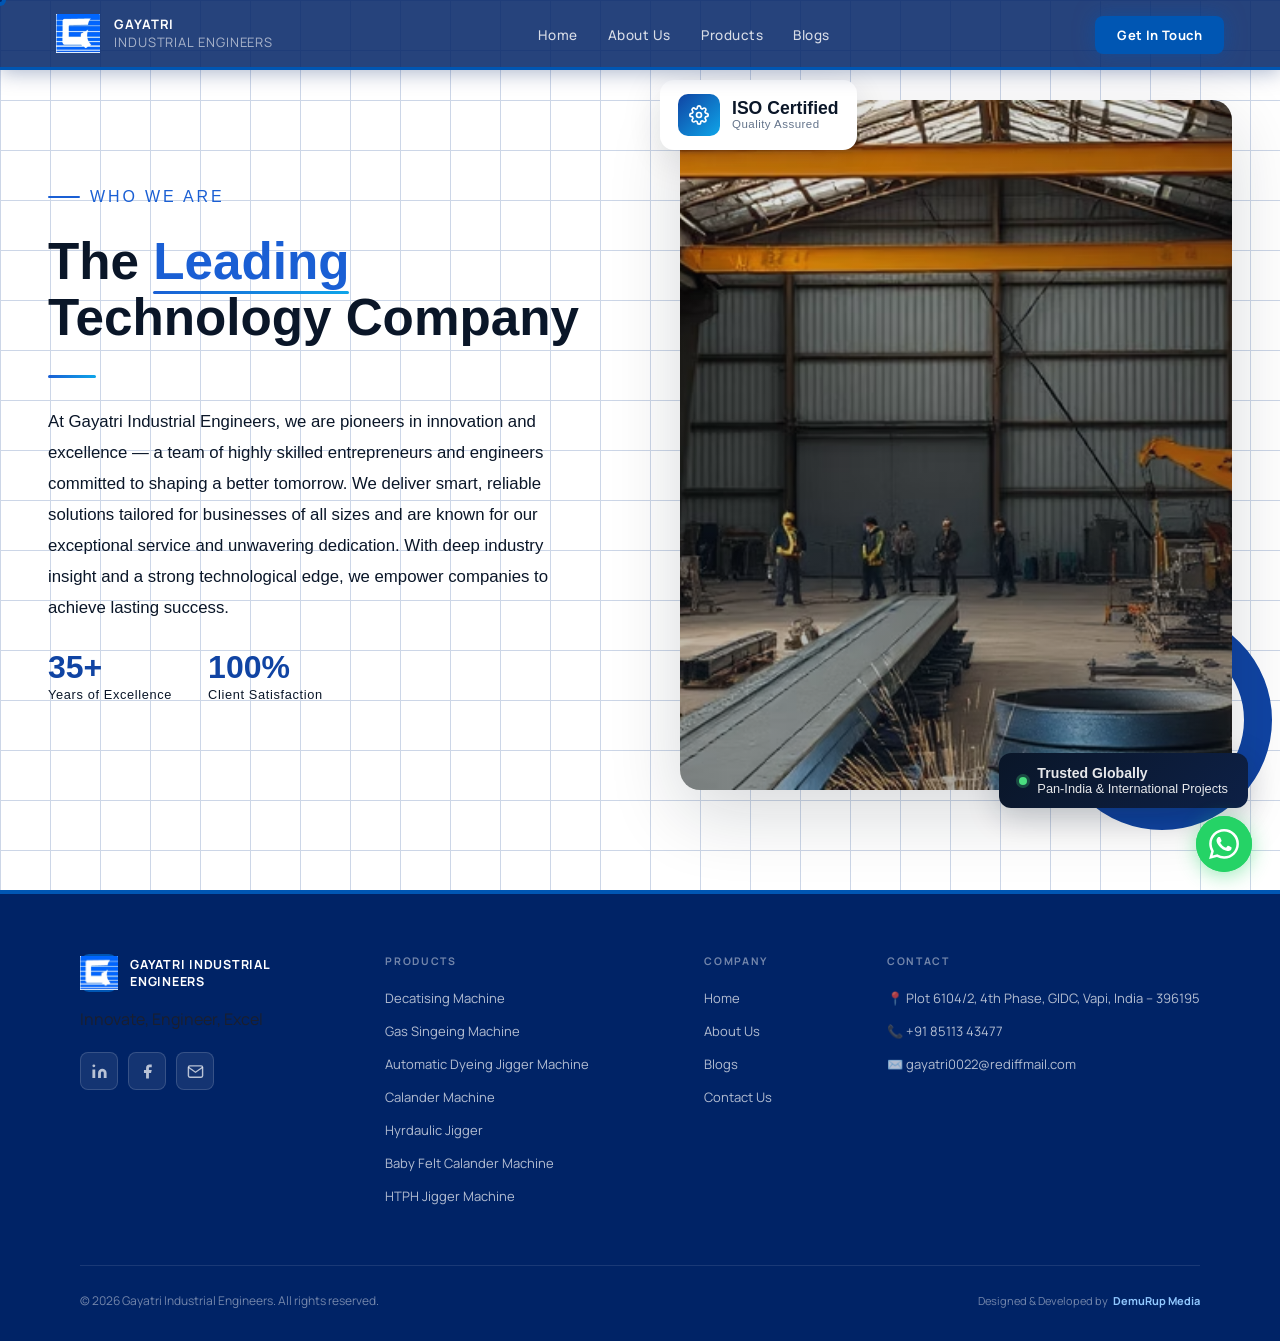
==== commit fa31f1d5: "Update about.html" ====
--- a/about.html
+++ b/about.html
@@ -409,7 +409,7 @@
       <li><a href="about.html">About Us</a></li>
       <li><a href="product-section.html">Products</a></li>
 
-      <li><a href="gallery.html">Gallery</a></li>
+      <!-- <li><a href="gallery.html">Gallery</a></li> -->
       <li><a href="blog.html">Blogs</a></li>
     </ul>
 
@@ -428,7 +428,7 @@
     <a href="index.html">Home</a>
     <a href="about.html">About Us</a>
     <a href="product-section.html">Products</a>
-    <a href="gallery.html">Gallery</a>
+    <!-- <a href="gallery.html">Gallery</a> -->
     <a href="blog.html">Blogs</a>
     <a href="contact.html" class="mobile-cta">Get In Touch</a>
   </div>
@@ -553,7 +553,7 @@
           <div class="footer-logo-icon"><img src="Gayatri logo.png" alt=""></div>
           <div class="footer-logo-text">Gayatri Industrial<br>Engineers</div>
         </div>
-        <p>Manufacturing precision textile processing machinery for decades. Trusted by 500+ mills across India.</p>
+        <p>Innovate, Engineer, Excel</p>
         <div class="footer-social">
           <a href="#" class="social-btn" title="LinkedIn" aria-label="LinkedIn">
             <svg width="17" height="17" viewBox="0 0 24 24" fill="currentColor"><path d="M16 8a6 6 0 016 6v7h-4v-7a2 2 0 00-2-2 2 2 0 00-2 2v7h-4v-7a6 6 0 016-6zM2 9h4v12H2z"/><circle cx="4" cy="4" r="2"/></svg>
@@ -574,6 +574,8 @@
           <li><a href="dyeing-jigger-machine.html">Automatic Dyeing Jigger Machine</a></li>
           <li><a href="calander-machine.html">Calander Machine</a></li>
           <li><a href="hydraulic-jigger-machine.html">Hyrdaulic Jigger</a></li>
+          <li><a href="baby-felt-calander.html">Baby Felt Calander Machine</a></li>
+          <li><a href="hthp-jigger-machine.html">HTPH Jigger Machine</a></li>
           
         </ul>
       </div>
@@ -582,7 +584,7 @@
         <ul>
           <li><a href="index.html">Home</a></li>
           <li><a href="about.html">About Us</a></li>
-          <li><a href="gallery.html">Gallery</a></li>
+          <!-- <li><a href="gallery.html">Gallery</a></li> -->
           <li><a href="blog.html">Blogs</a></li>
           <li><a href="#footer">Contact Us</a></li>
         </ul>
